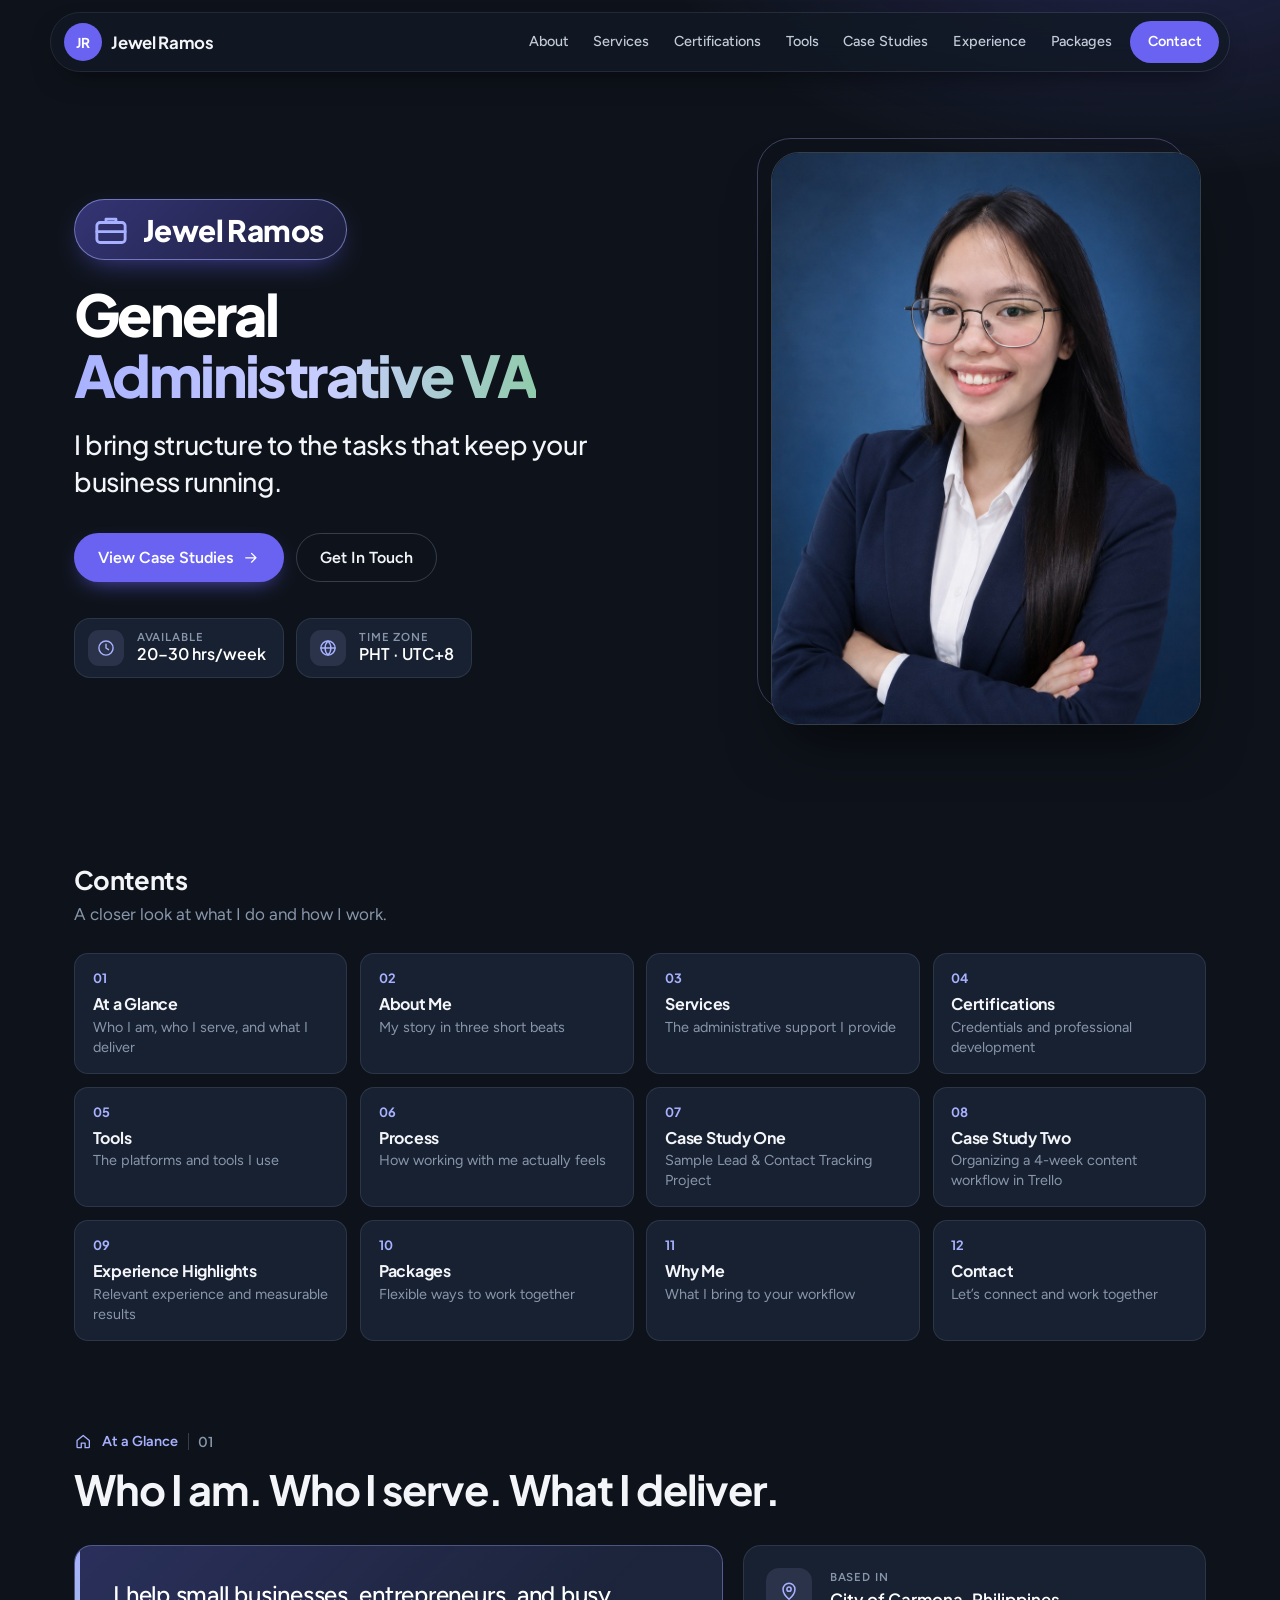
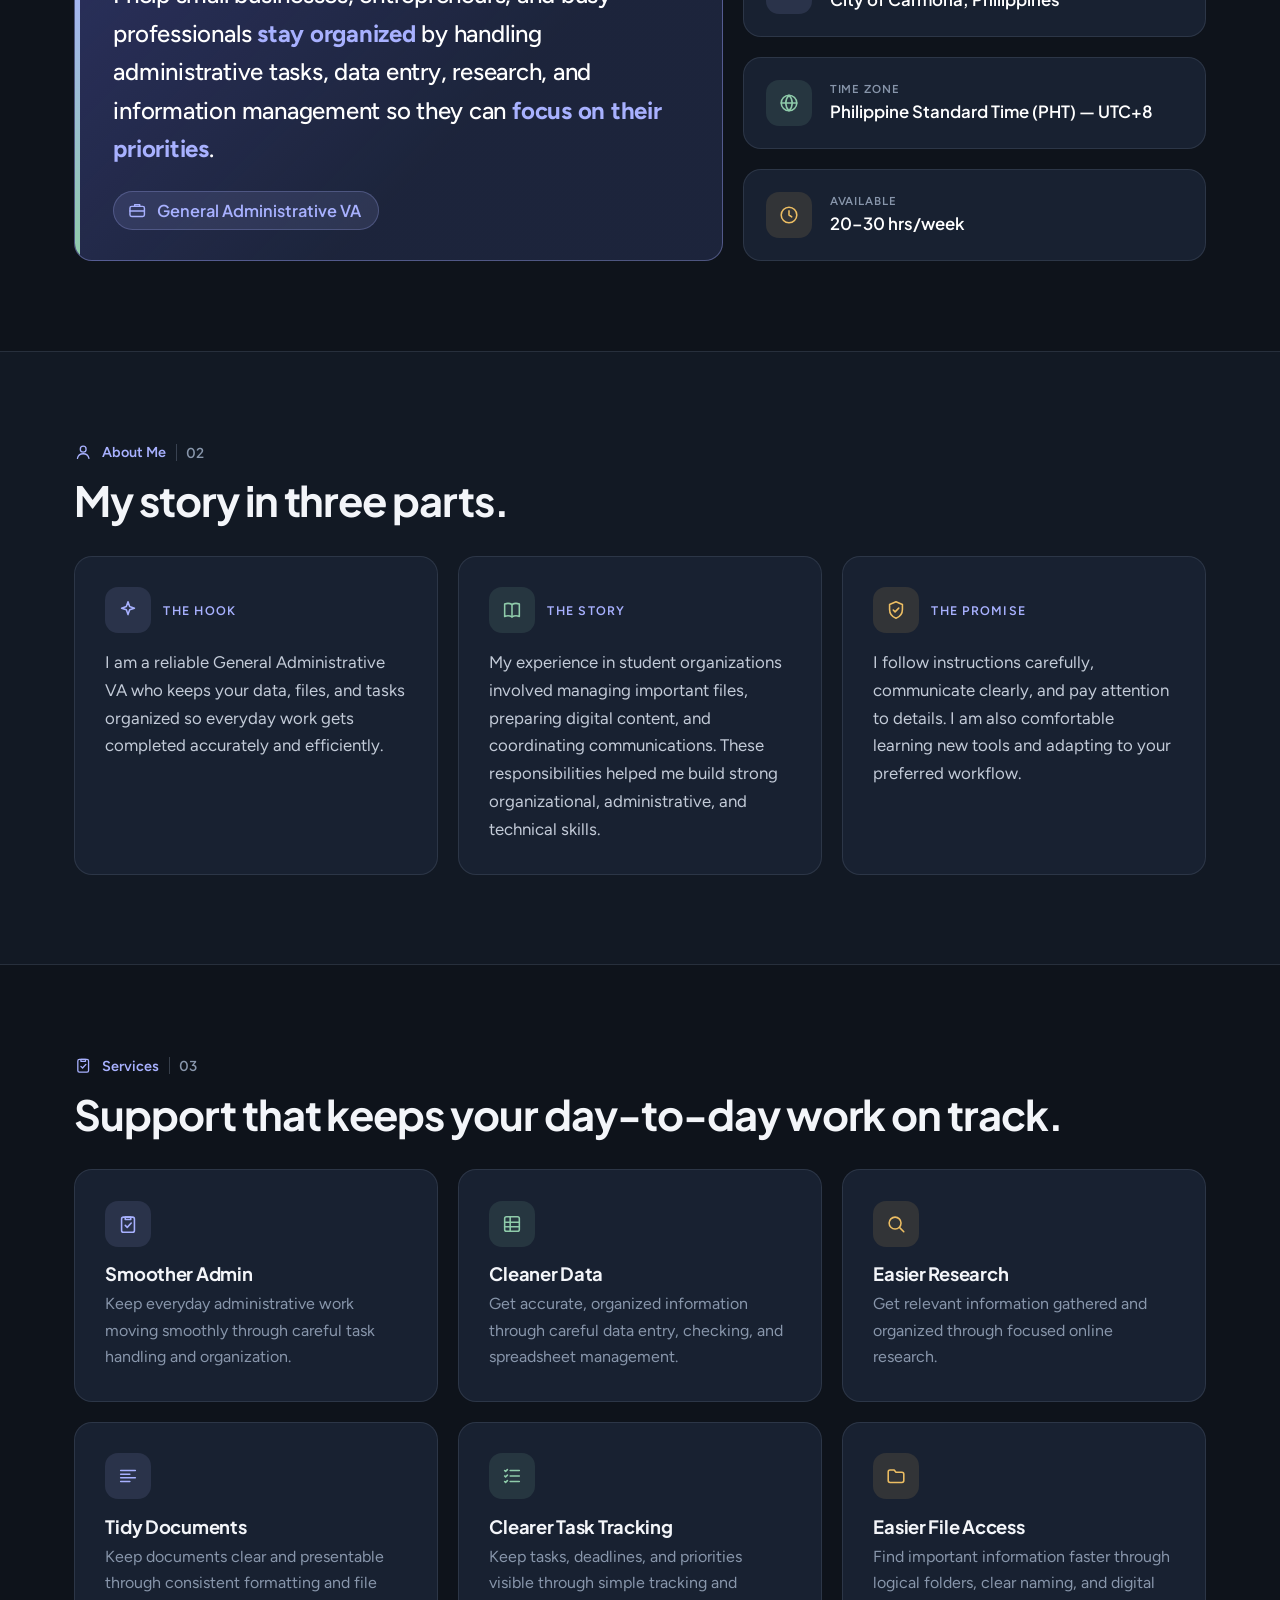
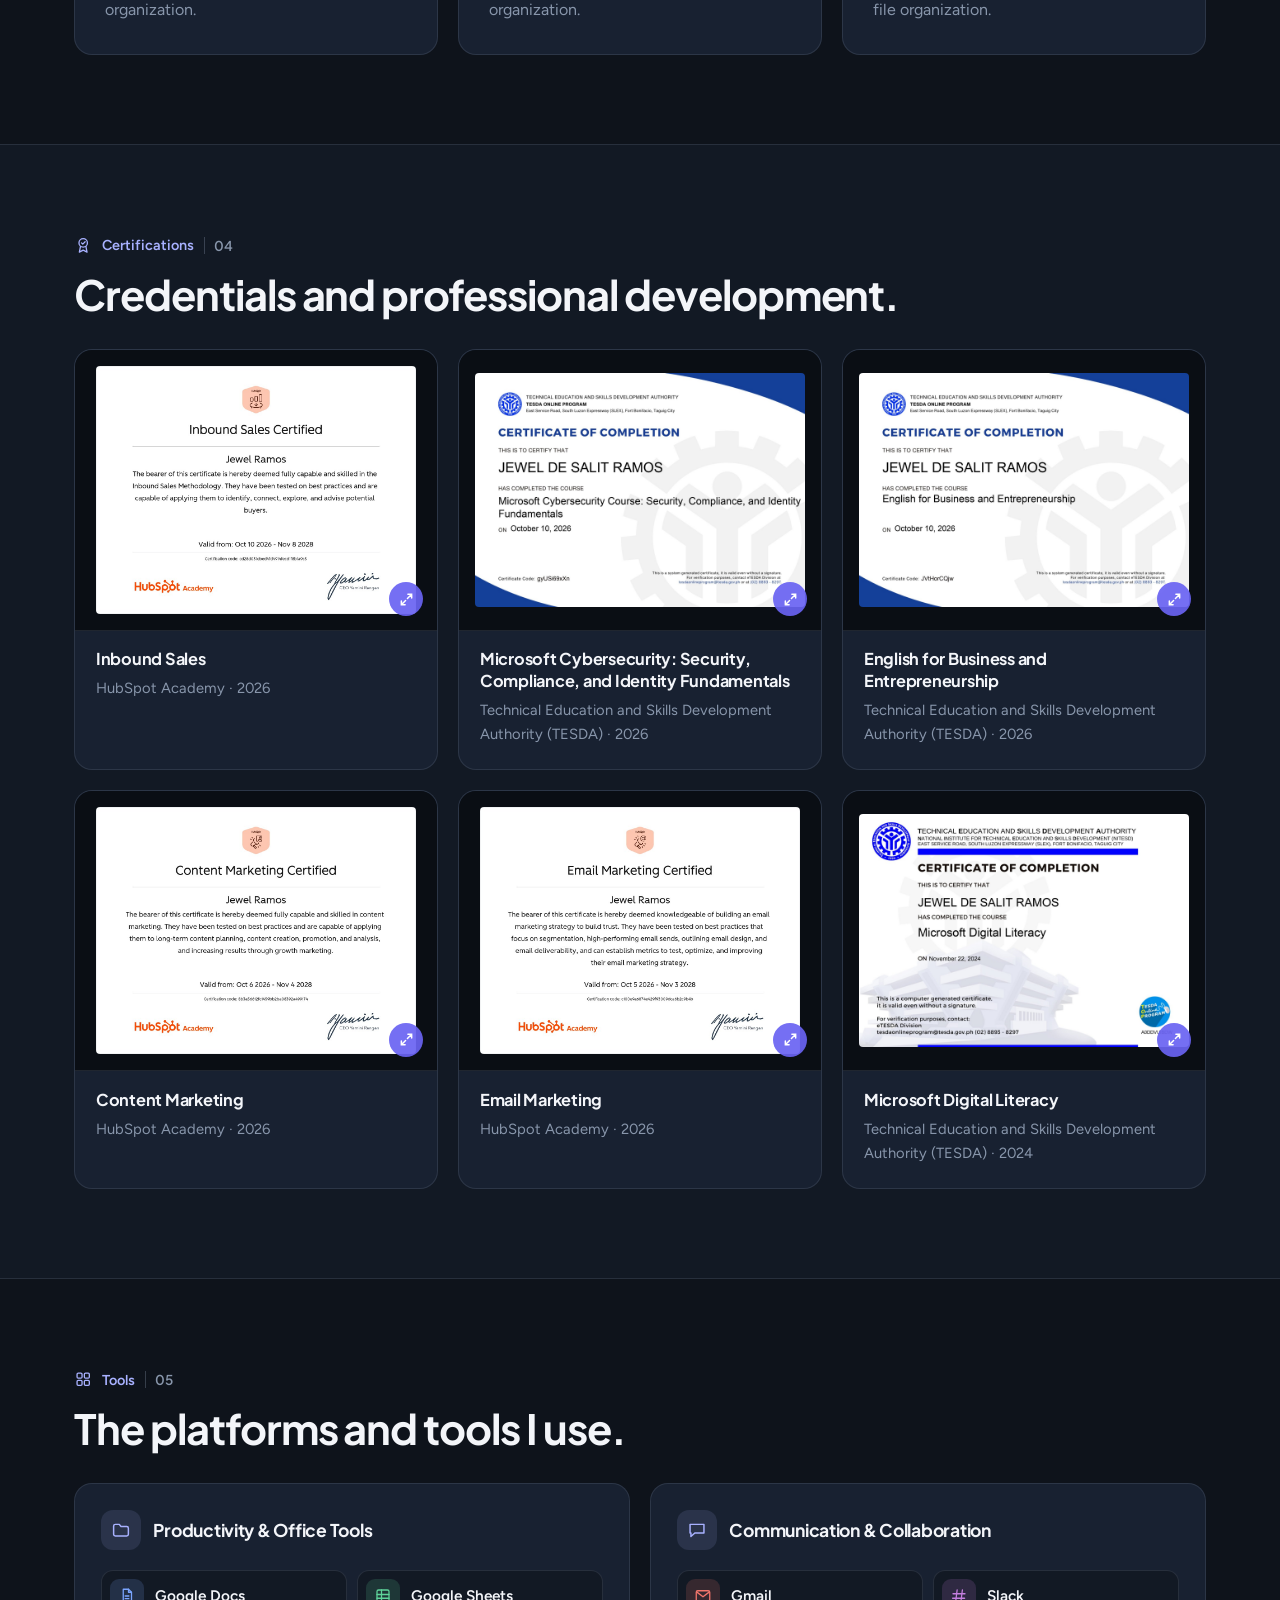
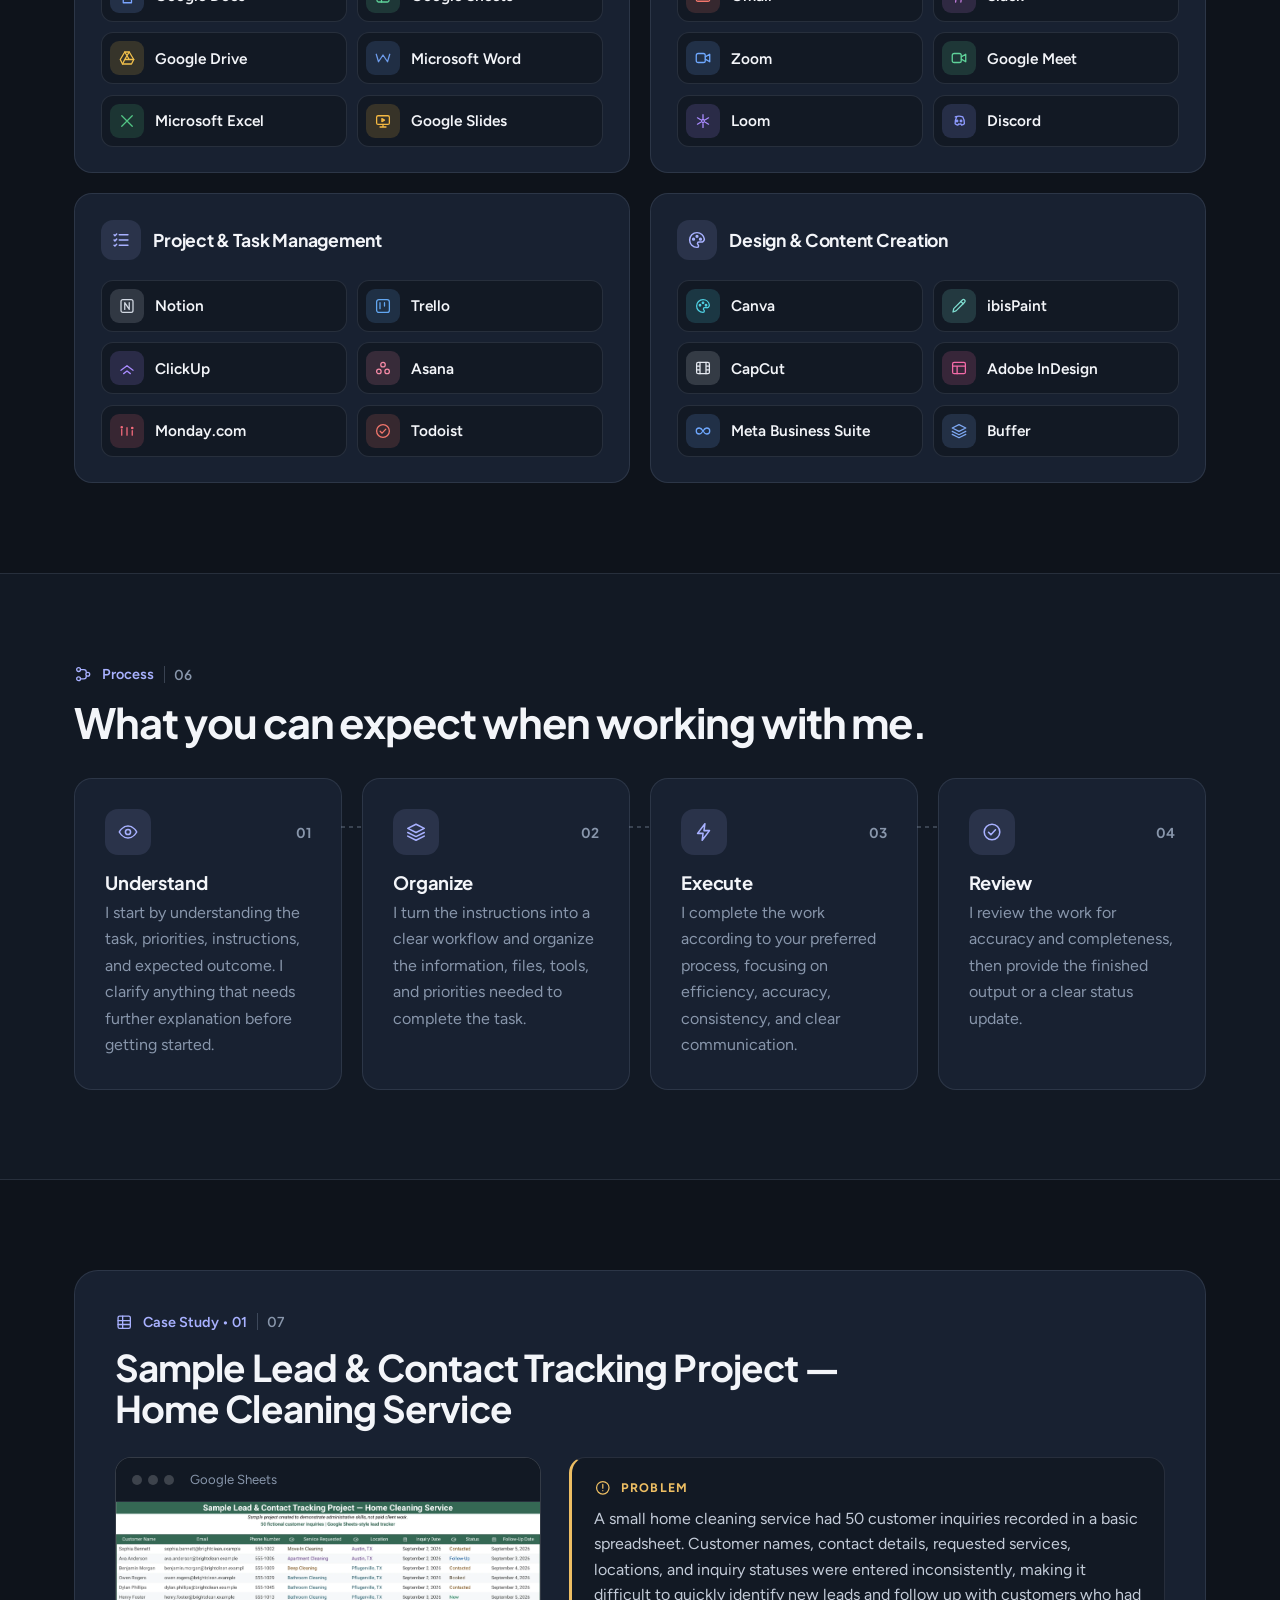
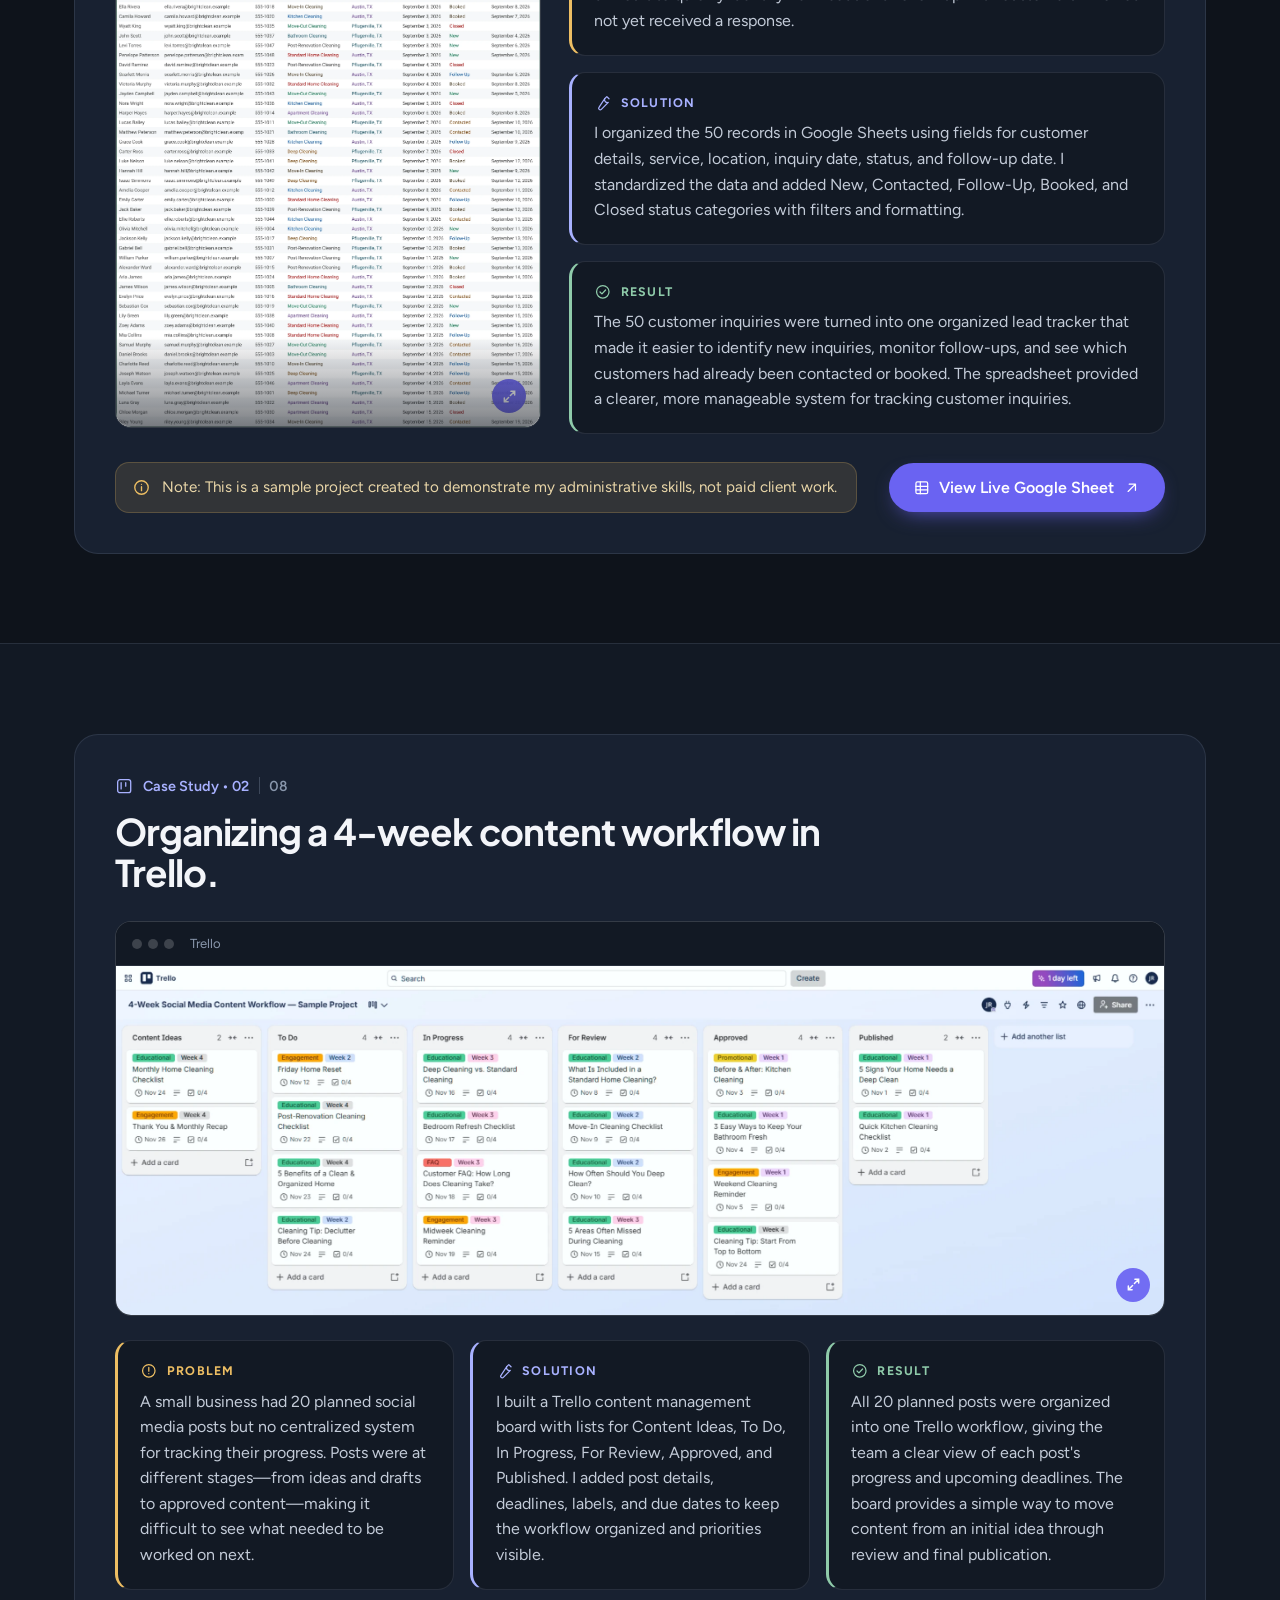
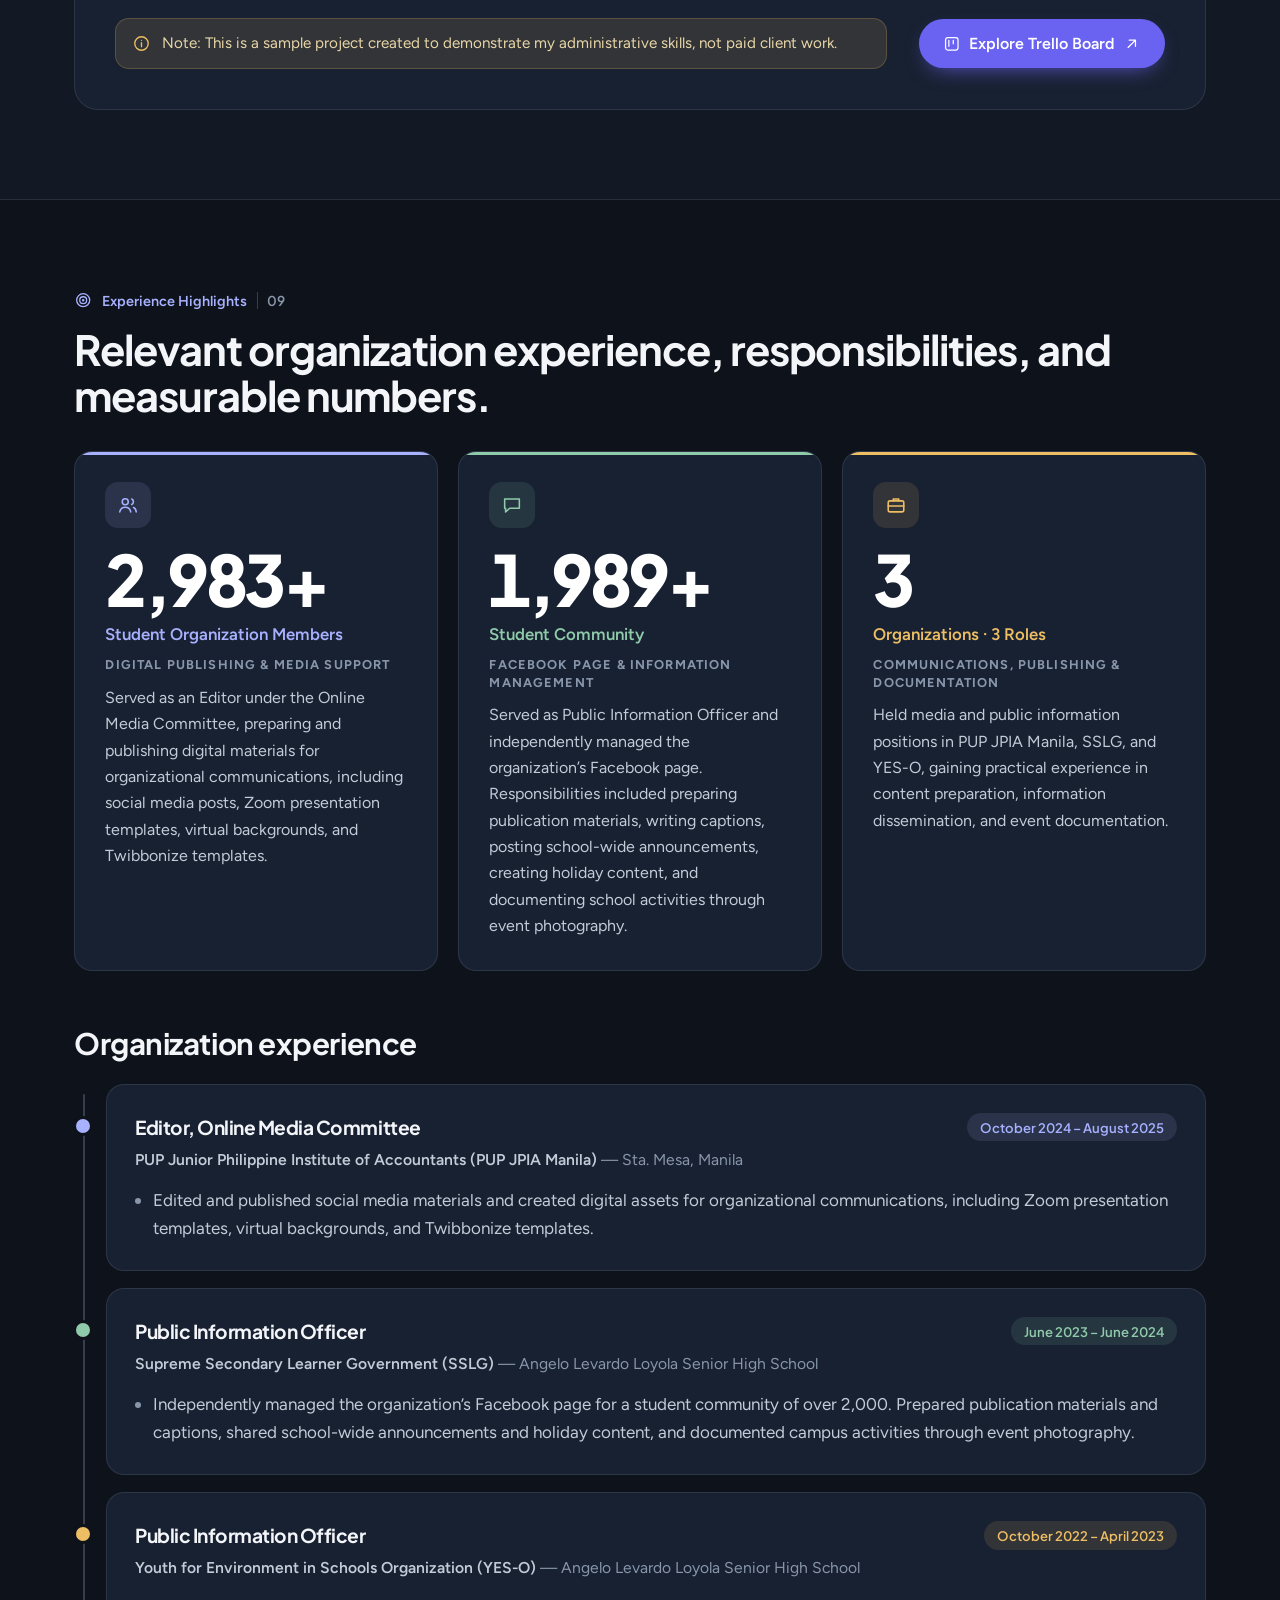
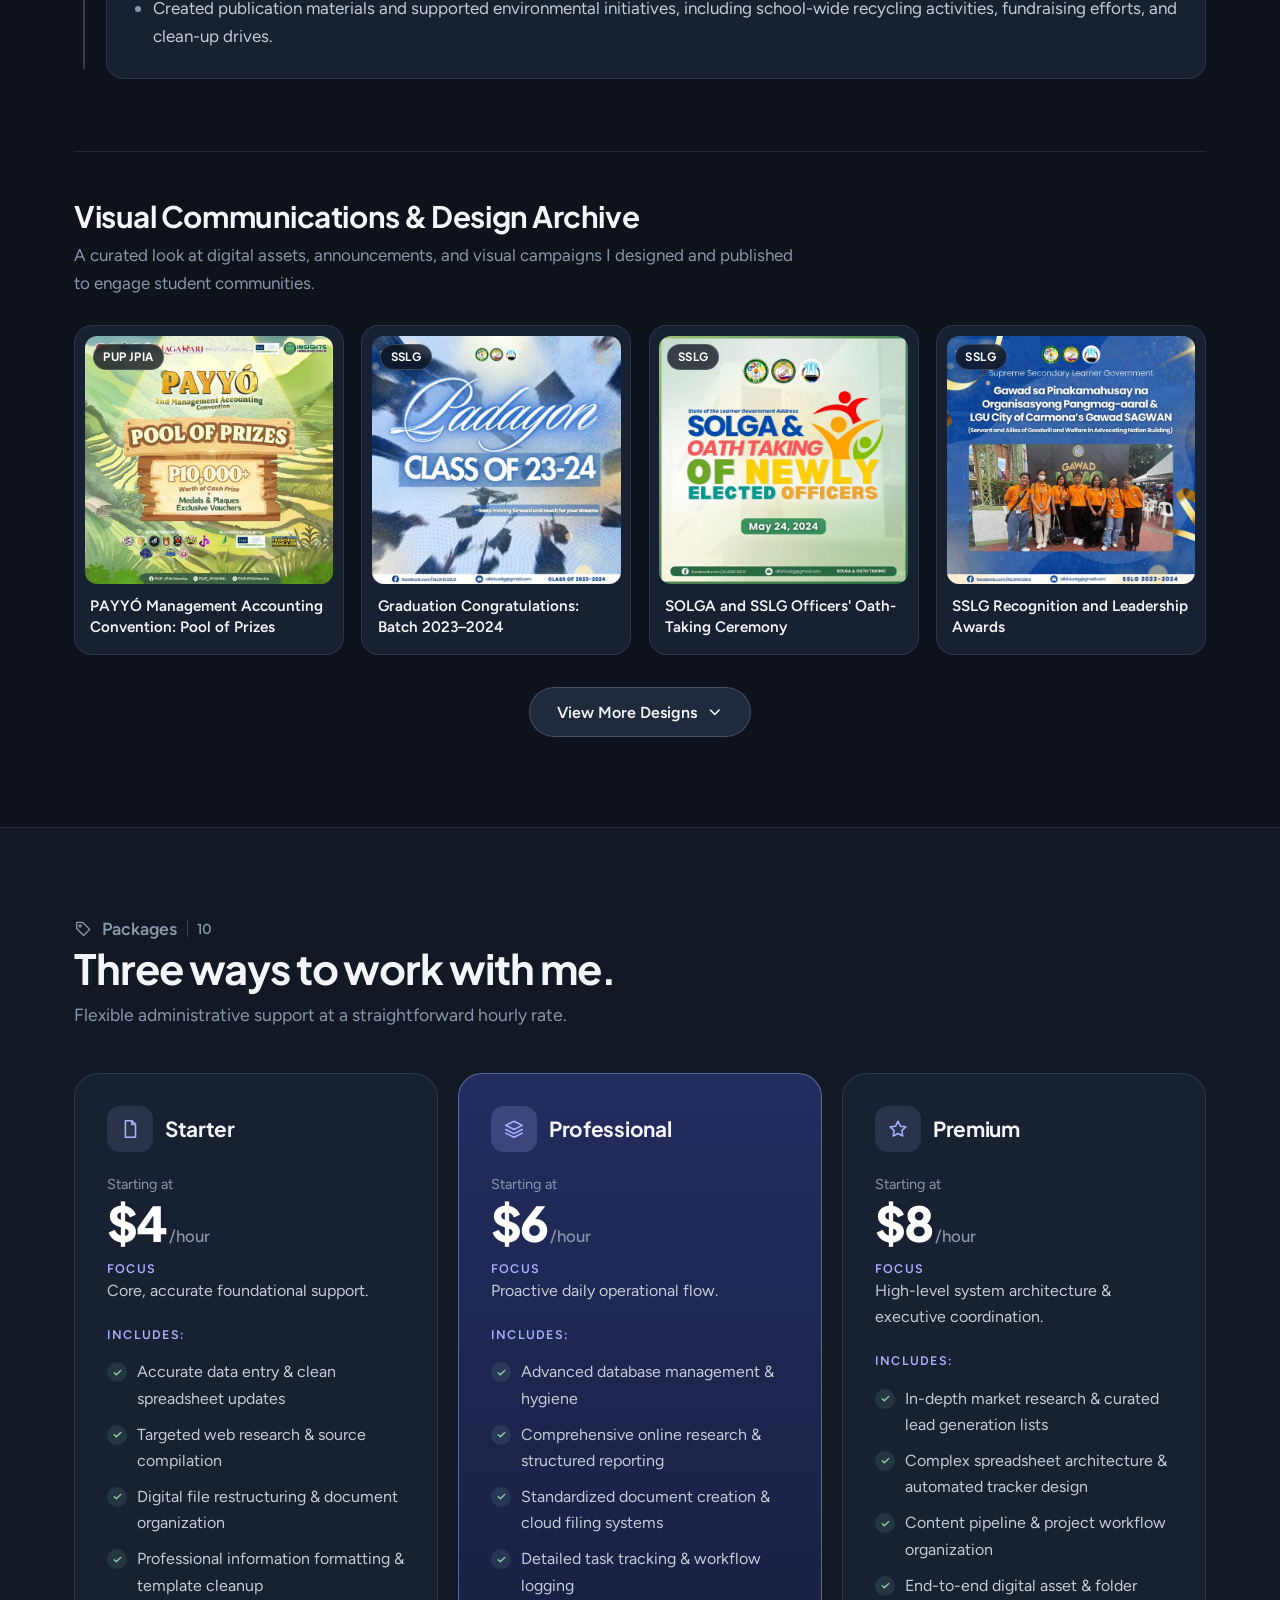
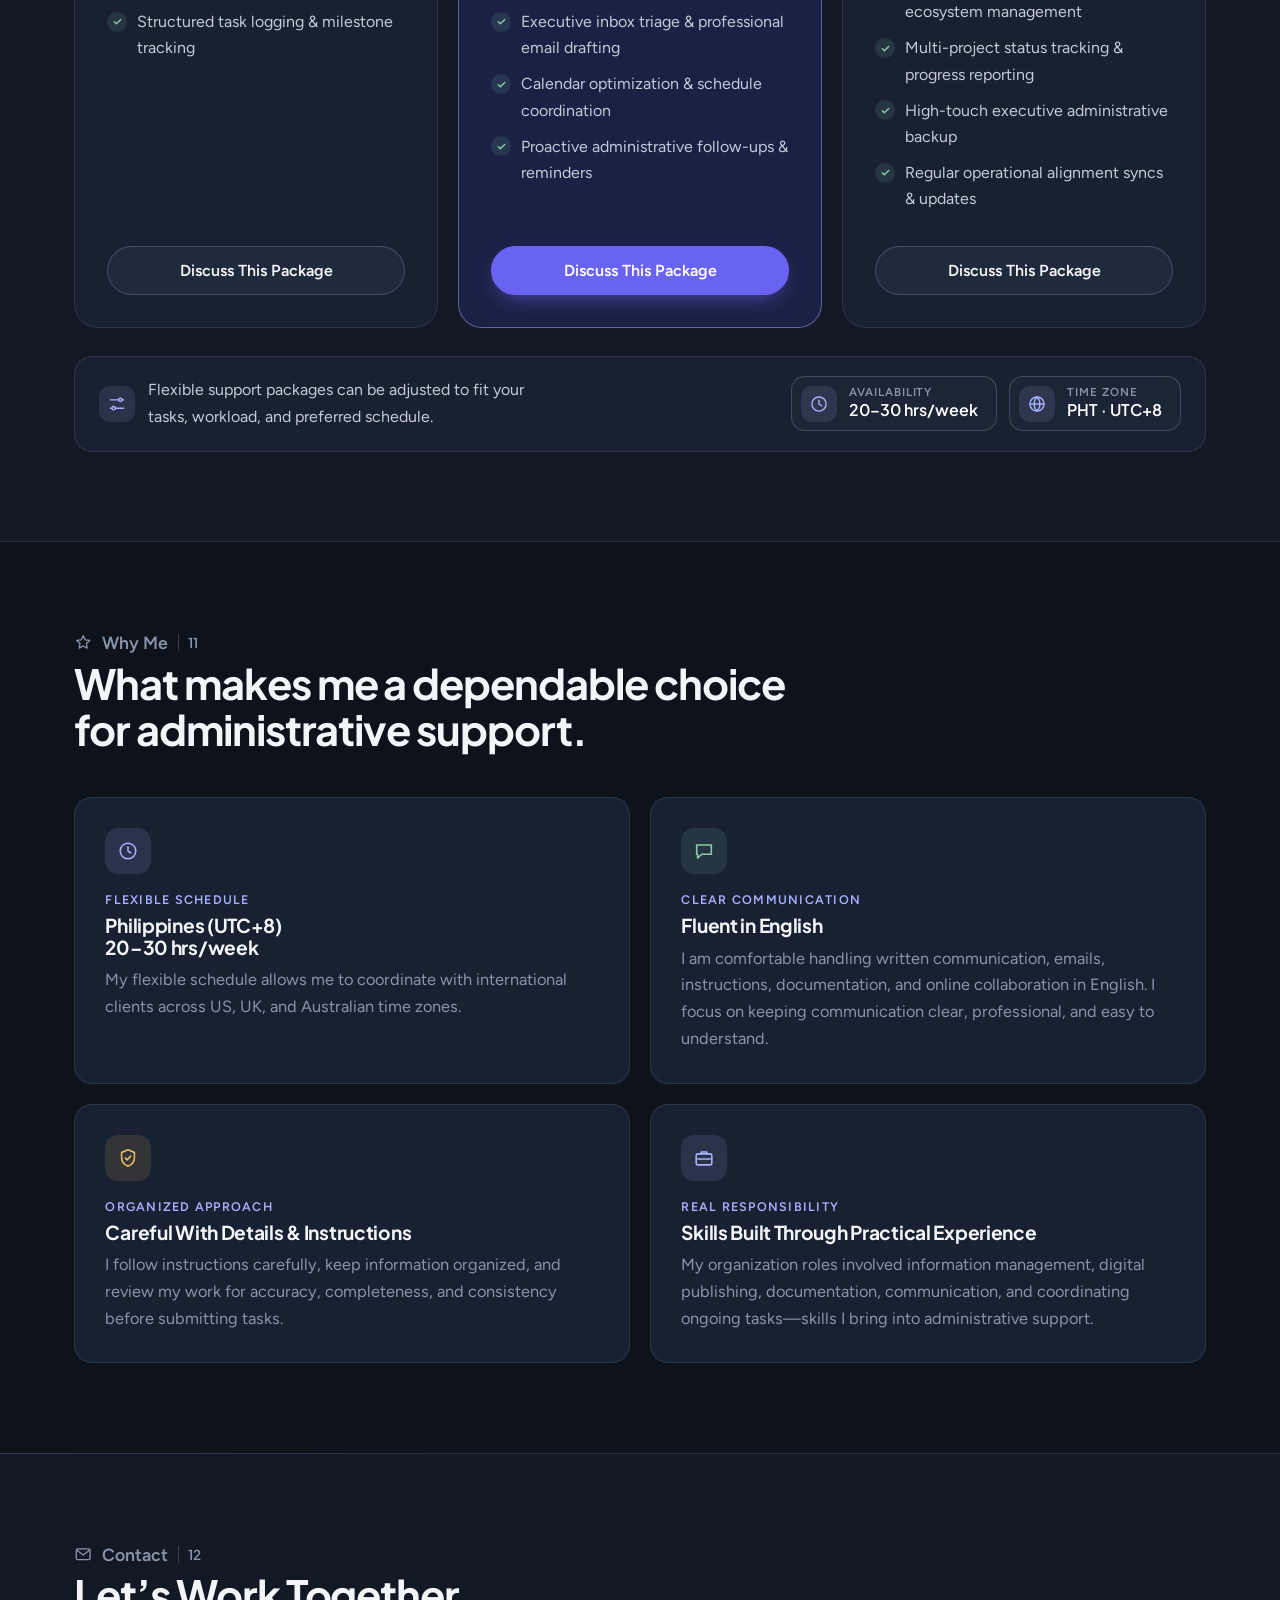
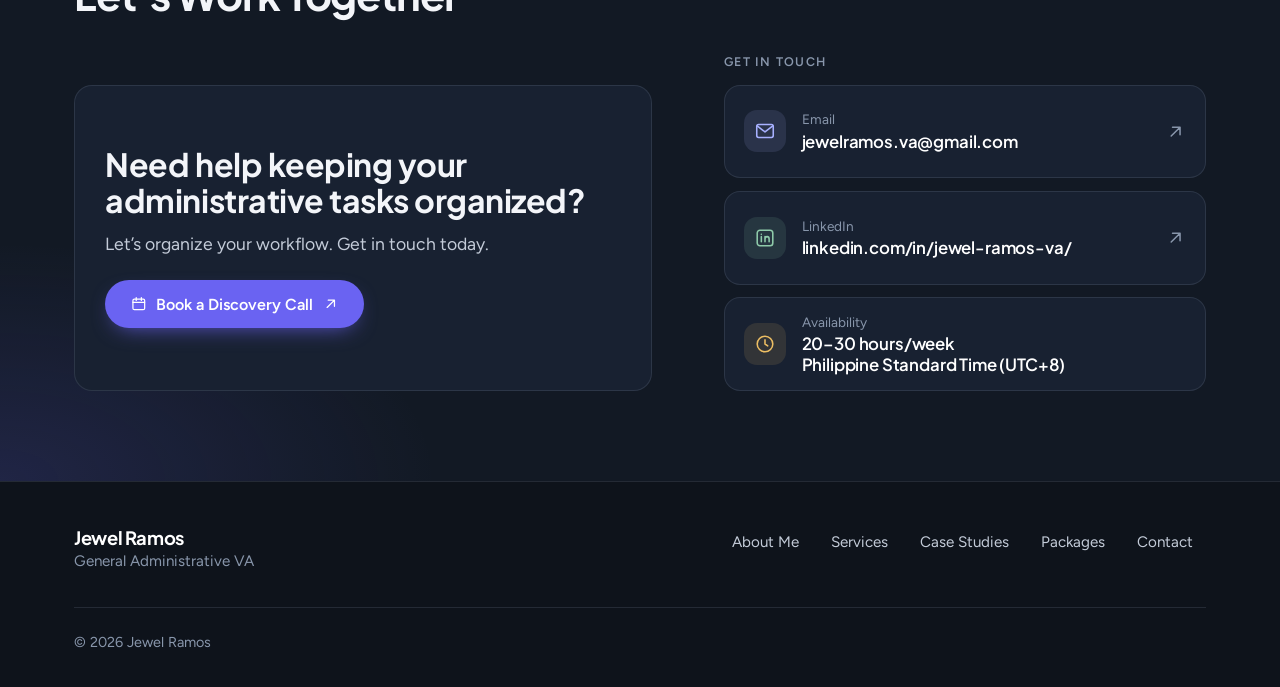
==== index.html @ e2c3b485 "Add files via upload" ====
<!doctype html><html lang="en"><head><meta charset="utf-8"><meta name="viewport" content="width=device-width,initial-scale=1"><title>Jewel Ramos | General Administrative VA</title><meta name="description" content="Jewel Ramos, General Administrative VA. I bring structure to the tasks that keep your business running. Available 20–30 hrs/week, PHT · UTC+8."><link rel="canonical" href="https://jewelramos.github.io/va-portfolio/"><meta property="og:type" content="website"><meta property="og:title" content="Jewel Ramos | General Administrative VA"><meta property="og:description" content="Jewel Ramos, General Administrative VA. I bring structure to the tasks that keep your business running. Available 20–30 hrs/week, PHT · UTC+8."><meta property="og:url" content="https://jewelramos.github.io/va-portfolio/"><meta name="twitter:card" content="summary"><meta name="theme-color" content="#0E131B"><link rel="icon" href="assets/images/favicon.svg" type="image/svg+xml"><link rel="preconnect" href="https://fonts.googleapis.com"><link rel="preconnect" href="https://fonts.gstatic.com" crossorigin><link href="https://fonts.googleapis.com/css2?family=Figtree:wght@400;500;600;700&family=Plus+Jakarta+Sans:wght@500;600;700;800&display=swap" rel="stylesheet"><link rel="stylesheet" href="assets/css/style.css"></head><body><svg width="0" height="0" style="position:absolute" aria-hidden="true" focusable="false"><defs>
<symbol id="i-docs" viewBox="0 0 24 24"><path d="M7 3h7l4 4v14H7z"/><path d="M14 3v4h4M9.5 12h5M9.5 15.5h5"/></symbol>
<symbol id="i-sheets" viewBox="0 0 24 24"><rect x="4" y="4" width="16" height="16" rx="2"/><path d="M4 10h16M4 15h16M10 4v16"/></symbol>
<symbol id="i-drive" viewBox="0 0 24 24"><path d="M9 4h6l6 10-3 6H6l-3-6z"/><path d="M9 4l6 10M15 4L9 14M6 20l3-6h12"/></symbol>
<symbol id="i-word" viewBox="0 0 24 24"><path d="M3 7l3 10 6-9 6 9 3-10"/></symbol>
<symbol id="i-excel" viewBox="0 0 24 24"><path d="M5 5l14 14M19 5L5 19"/></symbol>
<symbol id="i-mail" viewBox="0 0 24 24"><rect x="3" y="5" width="18" height="14" rx="2"/><path d="M3.5 6.5l8.5 6.5 8.5-6.5"/></symbol>
<symbol id="i-slack" viewBox="0 0 24 24"><path d="M9.5 4L7.5 20M16.5 4l-2 16M4 9h16M3.5 15h16"/></symbol>
<symbol id="i-video" viewBox="0 0 24 24"><rect x="3" y="6" width="12" height="12" rx="2.5"/><path d="M15 10.5l6-3.5v10l-6-3.5"/></symbol>
<symbol id="i-board" viewBox="0 0 24 24"><rect x="3.5" y="3.5" width="17" height="17" rx="3"/><path d="M8 7.5v8M14 7.5v4.5"/></symbol>
<symbol id="i-notion" viewBox="0 0 24 24"><rect x="4" y="3.5" width="16" height="17" rx="2.5"/><path d="M9 16.5v-9l6 9v-9"/></symbol>
<symbol id="i-chev" viewBox="0 0 24 24"><path d="M4 15l8-6 8 6M7.5 19.5L12 16l4.5 3.5"/></symbol>
<symbol id="i-palette" viewBox="0 0 24 24"><path d="M12 3.5a8.5 8.5 0 100 17c1.2 0 1.8-.8 1.8-1.7 0-1.6-1.3-1.6-1.3-2.9 0-1 .8-1.6 1.8-1.6h2.2A3.5 3.5 0 0020.5 11 8.5 8.5 0 0012 3.5z"/><circle cx="8" cy="11" r="1"/><circle cx="12" cy="7.8" r="1"/><circle cx="16" cy="11" r="1"/></symbol>
<symbol id="i-clipboard" viewBox="0 0 24 24"><rect x="5" y="4.5" width="14" height="16.5" rx="2"/><path d="M9 4.5h6v2.5H9zM9 13.5l2.2 2.2L15.5 11"/></symbol>
<symbol id="i-search" viewBox="0 0 24 24"><circle cx="11" cy="11" r="6.5"/><path d="M16 16l4.5 4.5"/></symbol>
<symbol id="i-align" viewBox="0 0 24 24"><path d="M4 6h16M4 10h10M4 14h16M4 18h10"/></symbol>
<symbol id="i-tasks" viewBox="0 0 24 24"><path d="M10 6h10M10 12h10M10 18h10M4 6l1 1 2-2M4 12l1 1 2-2M4 18l1 1 2-2"/></symbol>
<symbol id="i-folder" viewBox="0 0 24 24"><path d="M3.5 7.5a2 2 0 012-2H10l2 2.5h6.5a2 2 0 012 2V17a2 2 0 01-2 2h-13a2 2 0 01-2-2z"/></symbol>
<symbol id="i-globe" viewBox="0 0 24 24"><circle cx="12" cy="12" r="8.5"/><path d="M3.5 12h17M12 3.5c2.5 2.5 3.5 5.5 3.5 8.5s-1 6-3.5 8.5c-2.5-2.5-3.5-5.5-3.5-8.5s1-6 3.5-8.5z"/></symbol>
<symbol id="i-pin" viewBox="0 0 24 24"><path d="M12 21s6.5-5.6 6.5-11a6.5 6.5 0 10-13 0C5.5 15.4 12 21 12 21z"/><circle cx="12" cy="10" r="2.3"/></symbol>
<symbol id="i-clock" viewBox="0 0 24 24"><circle cx="12" cy="12" r="8.5"/><path d="M12 7.5V12l3 2"/></symbol>
<symbol id="i-arrow" viewBox="0 0 24 24"><path d="M5 12h14M13 6l6 6-6 6"/></symbol>
<symbol id="i-ext" viewBox="0 0 24 24"><path d="M7 17L17 7M8.5 7H17v8.5"/></symbol>
<symbol id="i-shield" viewBox="0 0 24 24"><path d="M12 3l7 3v5.5c0 4.5-3 8-7 9.5-4-1.5-7-5-7-9.5V6z"/><path d="M9 12l2 2 4-4"/></symbol>
<symbol id="i-chat" viewBox="0 0 24 24"><path d="M4 5.5h16v10H9.5L5 19.5v-4H4z"/></symbol>
<symbol id="i-brief" viewBox="0 0 24 24"><rect x="3.5" y="7.5" width="17" height="12" rx="2"/><path d="M9 7.5v-2h6v2M3.5 13h17"/></symbol>
<symbol id="i-info" viewBox="0 0 24 24"><circle cx="12" cy="12" r="8.5"/><path d="M12 11v5M12 8v.01"/></symbol>
<symbol id="i-spark" viewBox="0 0 24 24"><path d="M12 3l1.8 5.2L19 10l-5.2 1.8L12 17l-1.8-5.2L5 10l5.2-1.8z"/></symbol>
<symbol id="i-sliders" viewBox="0 0 24 24"><path d="M4 7h10M18 7h2M4 17h2M10 17h10"/><circle cx="16" cy="7" r="2"/><circle cx="8" cy="17" r="2"/></symbol>
<symbol id="i-linkedin" viewBox="0 0 24 24"><rect x="3.5" y="3.5" width="17" height="17" rx="3"/><path d="M8 10.5V16M8 7.9v.01M12 16v-5.5M12 13c0-1.6 1-2.5 2.3-2.5s2.2.9 2.2 2.5v3"/></symbol>
<symbol id="i-alert" viewBox="0 0 24 24"><path d="M12 4l9 16H3z"/><path d="M12 10v4M12 17v.01"/></symbol>
<symbol id="i-check" viewBox="0 0 24 24"><path d="M5 12.5l4.5 4.5L19 7.5"/></symbol>
<symbol id="i-home" viewBox="0 0 24 24"><path d="M4 11l8-6.5 8 6.5v8.5a1 1 0 01-1 1h-4.5v-6h-5v6H5a1 1 0 01-1-1z"/></symbol>
<symbol id="i-user" viewBox="0 0 24 24"><circle cx="12" cy="8" r="3.8"/><path d="M4.5 20c.8-3.8 3.8-6 7.5-6s6.7 2.2 7.5 6"/></symbol>
<symbol id="i-book" viewBox="0 0 24 24"><path d="M4 5.5C6.5 4.5 9.5 4.5 12 6c2.5-1.5 5.5-1.5 8-.5V19c-2.5-1-5.5-1-8 .5-2.5-1.5-5.5-1.5-8-.5z"/><path d="M12 6v13.5"/></symbol>
<symbol id="i-award" viewBox="0 0 24 24"><circle cx="12" cy="9" r="5.5"/><path d="M8.5 13.5L7 21l5-2.5 5 2.5-1.5-7.5M9.8 9l1.6 1.6L14.5 7.5"/></symbol>
<symbol id="i-apps" viewBox="0 0 24 24"><rect x="4" y="4" width="6.5" height="6.5" rx="1.5"/><rect x="13.5" y="4" width="6.5" height="6.5" rx="1.5"/><rect x="4" y="13.5" width="6.5" height="6.5" rx="1.5"/><rect x="13.5" y="13.5" width="6.5" height="6.5" rx="1.5"/></symbol>
<symbol id="i-flow" viewBox="0 0 24 24"><circle cx="6" cy="6" r="2.5"/><circle cx="18" cy="12" r="2.5"/><circle cx="6" cy="18" r="2.5"/><path d="M8.5 6H13a3 3 0 013 3v.5M8.5 18H13a3 3 0 003-3v-.5"/></symbol>
<symbol id="i-layout" viewBox="0 0 24 24"><rect x="3.5" y="4.5" width="17" height="15" rx="2"/><path d="M3.5 9.5h17M9.5 9.5v10"/></symbol>
<symbol id="i-users" viewBox="0 0 24 24"><circle cx="9" cy="8.5" r="3.3"/><path d="M3 19.5c.7-3.3 3-5 6-5s5.3 1.7 6 5"/><path d="M16 5.5a3.3 3.3 0 010 6M18 14.8c1.7.7 2.7 2.2 3 4.7"/></symbol>
<symbol id="i-tag" viewBox="0 0 24 24"><path d="M3.5 12.5V4.5h8l9 9-8 8z"/><circle cx="8" cy="9" r="1.2"/></symbol>
<symbol id="i-star" viewBox="0 0 24 24"><path d="M12 3.5l2.6 5.4 5.9.8-4.3 4.1 1 5.9L12 16.9l-5.2 2.8 1-5.9L3.5 9.7l5.9-.8z"/></symbol>
<symbol id="i-calendar" viewBox="0 0 24 24"><rect x="4" y="5.5" width="16" height="14.5" rx="2"/><path d="M4 10h16M8.5 3.5v4M15.5 3.5v4"/></symbol>
<symbol id="i-eye" viewBox="0 0 24 24"><path d="M2.5 12S6 5.5 12 5.5 21.5 12 21.5 12 18 18.5 12 18.5 2.5 12 2.5 12z"/><circle cx="12" cy="12" r="2.8"/></symbol>
<symbol id="i-layers" viewBox="0 0 24 24"><path d="M12 3.5l9 4.5-9 4.5L3 8z"/><path d="M3 12.5l9 4.5 9-4.5M3 16.5l9 4.5 9-4.5"/></symbol>
<symbol id="i-bolt" viewBox="0 0 24 24"><path d="M13 3L5 13.5h6L10 21l8-10.5h-6z"/></symbol>
<symbol id="i-checkc" viewBox="0 0 24 24"><circle cx="12" cy="12" r="8.5"/><path d="M8.2 12.3l2.6 2.6 5-5.4"/></symbol>
<symbol id="i-list" viewBox="0 0 24 24"><path d="M9 6.5h11M9 12h11M9 17.5h11M4.5 6.5h.01M4.5 12h.01M4.5 17.5h.01"/></symbol>
<symbol id="i-send" viewBox="0 0 24 24"><path d="M20.5 3.5L10 14M20.5 3.5L14 20.5l-4-6.5-6.5-4z"/></symbol>
<symbol id="i-asana" viewBox="0 0 24 24"><circle cx="12" cy="7.5" r="3"/><circle cx="6.5" cy="16.5" r="3"/><circle cx="17.5" cy="16.5" r="3"/></symbol>
<symbol id="i-pen" viewBox="0 0 24 24"><path d="M4 20l1-4.5L16.5 4a2 2 0 013 3L8 18.5z"/><path d="M14.5 6l3 3"/></symbol>
<symbol id="i-film" viewBox="0 0 24 24"><rect x="3.5" y="4.5" width="17" height="15" rx="2"/><path d="M8 4.5v15M16 4.5v15M3.5 9.5H8M3.5 14.5H8M16 9.5h4.5M16 14.5h4.5"/></symbol>
<symbol id="i-meta" viewBox="0 0 24 24"><path d="M12 12c-1.5-2.5-3-4-5-4a4 4 0 000 8c2 0 3.5-1.5 5-4zm0 0c1.5 2.5 3 4 5 4a4 4 0 000-8c-2 0-3.5 1.5-5 4z"/></symbol>
<symbol id="i-file" viewBox="0 0 24 24"><path d="M7 3h7l4 4v14H7z"/><path d="M14 3v4h4"/></symbol>
<symbol id="i-target" viewBox="0 0 24 24"><circle cx="12" cy="12" r="8.5"/><circle cx="12" cy="12" r="4.5"/><circle cx="12" cy="12" r=".8"/></symbol>
<symbol id="i-problem" viewBox="0 0 24 24"><circle cx="12" cy="12" r="8.5"/><path d="M12 7.5v5M12 16v.01"/></symbol>
<symbol id="i-tools" viewBox="0 0 24 24"><path d="M14.5 6.5a4 4 0 005 5L10 21a2.1 2.1 0 01-3-3z"/><path d="M14.5 6.5l3-3 3 3"/></symbol>
<symbol id="i-x" viewBox="0 0 24 24"><path d="M6 6l12 12M18 6L6 18"/></symbol><symbol id="i-prev" viewBox="0 0 24 24"><path d="M15 5l-7 7 7 7"/></symbol><symbol id="i-next" viewBox="0 0 24 24"><path d="M9 5l7 7-7 7"/></symbol><symbol id="i-slides" viewBox="0 0 24 24"><rect x="3.5" y="5" width="17" height="11.5" rx="2"/><path d="M12 16.5V20M8 20h8M10.5 8.8v4l3.5-2z"/></symbol><symbol id="i-loom" viewBox="0 0 24 24"><circle cx="12" cy="12" r="2"/><path d="M12 3.5v5M12 15.5v5M4.6 7.75l4.3 2.5M15.1 13.75l4.3 2.5M4.6 16.25l4.3-2.5M15.1 10.25l4.3-2.5"/></symbol><symbol id="i-discord" viewBox="0 0 24 24"><path d="M7 6.5c3.200-1.400 6.800-1.400 10 0 1.700 2.800 2.400 5.700 2.200 9.200-1.200.9-2.400 1.500-3.700 1.900l-1-1.800c-1 .3-2 .3-3 0l-1 1.800c-1.300-.4-2.500-1-3.700-1.900-.2-3.500.5-6.400 2.200-9.200z"/><circle cx="9.300" cy="12" r="1.100"/><circle cx="14.700" cy="12" r="1.100"/></symbol><symbol id="i-monday" viewBox="0 0 24 24"><path d="M5 17.500V10M12 17.500V7.500M19 17.500v-6"/><circle cx="5" cy="7" r="0.9"/><circle cx="19" cy="8" r="0.9"/></symbol><symbol id="i-down" viewBox="0 0 24 24"><path d="M6 9.500l6 6 6-6"/></symbol></defs></svg><a class="skip" href="#main">Skip to content</a><header class="nav"><div class="bar"><a class="brand" href="index.html"><i aria-hidden="true">JR</i>Jewel Ramos</a><nav aria-label="Primary"><div class="menu" id="menu"><a href="#home" class="x">Home</a><a href="#at-a-glance" class="x">At a Glance</a><a href="#about">About<span class="m"> Me</span></a><a href="#services">Services</a><a href="#certifications">Certifications</a><a href="#tools">Tools</a><a href="#process" class="x">Process</a><a href="#case-one"><span class="m">Case Study One</span><span class="d">Case Studies</span></a><a href="#case-two" class="x">Case Study Two</a><a href="#experience">Experience<span class="m"> Highlights</span></a><a href="#packages">Packages</a><a href="#why-me" class="x">Why Me</a><a href="#contact">Contact</a></div></nav><button class="burger" aria-expanded="false" aria-controls="menu" aria-label="Open menu" type="button"><span></span><span></span><span></span></button></div></header><main id="main"><section class="hero" id="home" aria-labelledby="hero-h"><div class="wrap"><div class="hgrid"><div>
<p class="role" data-in style="--d:0"><svg class="i" aria-hidden="true" focusable="false"><use href="#i-brief"/></svg>Jewel Ramos</p>
<h1 id="hero-h" data-in style="--d:1">General <span class="hl">Administrative VA</span></h1>
<p class="tag" data-in style="--d:2">I bring structure to the tasks that keep your business running.</p>
<div class="cta" data-in style="--d:3"><a class="btn btn--primary" href="#case-one">View Case Studies<svg class="i" aria-hidden="true" focusable="false"><use href="#i-arrow"/></svg></a><a class="btn btn--ghost" href="#contact">Get In Touch</a></div>
<dl class="hmeta" data-in style="--d:4"><div><svg class="i" aria-hidden="true" focusable="false"><use href="#i-clock"/></svg><div><dt>Available</dt><dd>20–30 hrs/week</dd></div></div><div><svg class="i" aria-hidden="true" focusable="false"><use href="#i-globe"/></svg><div><dt>Time Zone</dt><dd>PHT · UTC+8</dd></div></div></dl></div>
<figure class="photo" data-in style="--d:2"><img src="assets/images/profile/jewel-ramos.jpg" alt="Portrait of Jewel Ramos in a navy blazer" width="900" height="1200"></figure></div></div></section>
<section class="contents" id="contents" aria-labelledby="contents-h"><div class="wrap"><h2 id="contents-h">Contents</h2><p>A closer look at what I do and how I work.</p><ol class="toc"><li><a href="#at-a-glance"><span class="n">01</span><b>At a Glance</b><span>Who I am, who I serve, and what I deliver</span></a></li><li><a href="#about"><span class="n">02</span><b>About Me</b><span>My story in three short beats</span></a></li><li><a href="#services"><span class="n">03</span><b>Services</b><span>The administrative support I provide</span></a></li><li><a href="#certifications"><span class="n">04</span><b>Certifications</b><span>Credentials and professional development</span></a></li><li><a href="#tools"><span class="n">05</span><b>Tools</b><span>The platforms and tools I use</span></a></li><li><a href="#process"><span class="n">06</span><b>Process</b><span>How working with me actually feels</span></a></li><li><a href="#case-one"><span class="n">07</span><b>Case Study One</b><span>Sample Lead &amp; Contact Tracking Project</span></a></li><li><a href="#case-two"><span class="n">08</span><b>Case Study Two</b><span>Organizing a 4-week content workflow in Trello</span></a></li><li><a href="#experience"><span class="n">09</span><b>Experience Highlights</b><span>Relevant experience and measurable results</span></a></li><li><a href="#packages"><span class="n">10</span><b>Packages</b><span>Flexible ways to work together</span></a></li><li><a href="#why-me"><span class="n">11</span><b>Why Me</b><span>What I bring to your workflow</span></a></li><li><a href="#contact"><span class="n">12</span><b>Contact</b><span>Let’s connect and work together</span></a></li></ol></div></section>
<section id="at-a-glance" aria-labelledby="glance-h"><div class="wrap"><p class="lab"><svg class="i" aria-hidden="true" focusable="false"><use href="#i-home"/></svg>At a Glance<span class="num">01</span></p><h2 id="glance-h">Who I am. Who I serve. What I deliver.</h2>
<div class="glance" style="margin-top:2rem"><div class="card lead"><p>I help small businesses, entrepreneurs, and busy professionals <strong>stay organized</strong> by handling administrative tasks, data entry, research, and information management so they can <strong>focus on their priorities</strong>.</p><span class="role"><svg class="i" aria-hidden="true" focusable="false"><use href="#i-brief"/></svg>General Administrative VA</span></div>
<dl class="facts"><div class="card fact"><div class="ico"><svg class="i" aria-hidden="true" focusable="false"><use href="#i-pin"/></svg></div><div><dt>Based in</dt><dd>City of Carmona, Philippines</dd></div></div><div class="card fact"><div class="ico ico--sage"><svg class="i" aria-hidden="true" focusable="false"><use href="#i-globe"/></svg></div><div><dt>Time Zone</dt><dd>Philippine Standard Time (PHT) — UTC+8</dd></div></div><div class="card fact"><div class="ico ico--amber"><svg class="i" aria-hidden="true" focusable="false"><use href="#i-clock"/></svg></div><div><dt>Available</dt><dd>20–30 hrs/week</dd></div></div></dl></div></div></section>
<section class="alt" id="about" aria-labelledby="about-h"><div class="wrap"><p class="lab"><svg class="i" aria-hidden="true" focusable="false"><use href="#i-user"/></svg>About Me<span class="num">02</span></p><h2 id="about-h">My story in three parts.</h2><div class="g3" style="margin-top:2rem"><article class="card beat"><div class="k"><div class="ico "><svg class="i" aria-hidden="true" focusable="false"><use href="#i-spark"/></svg></div><span>The Hook</span></div><p>I am a reliable General Administrative VA who keeps your data, files, and tasks organized so everyday work gets completed accurately and efficiently.</p></article><article class="card beat"><div class="k"><div class="ico ico--sage"><svg class="i" aria-hidden="true" focusable="false"><use href="#i-book"/></svg></div><span>The Story</span></div><p>My experience in student organizations involved managing important files, preparing digital content, and coordinating communications. These responsibilities helped me build strong organizational, administrative, and technical skills.</p></article><article class="card beat"><div class="k"><div class="ico ico--amber"><svg class="i" aria-hidden="true" focusable="false"><use href="#i-shield"/></svg></div><span>The Promise</span></div><p>I follow instructions carefully, communicate clearly, and pay attention to details. I am also comfortable learning new tools and adapting to your preferred workflow.</p></article></div></div></section>
<section id="services" aria-labelledby="services-h"><div class="wrap"><p class="lab"><svg class="i" aria-hidden="true" focusable="false"><use href="#i-clipboard"/></svg>Services<span class="num">03</span></p><h2 id="services-h">Support that keeps your day-to-day work on track.</h2><ul class="g3" style="margin-top:2rem"><li class="card svc"><div class="ico "><svg class="i" aria-hidden="true" focusable="false"><use href="#i-clipboard"/></svg></div><h3>Smoother Admin</h3><p>Keep everyday administrative work moving smoothly through careful task handling and organization.</p></li><li class="card svc"><div class="ico ico--sage"><svg class="i" aria-hidden="true" focusable="false"><use href="#i-sheets"/></svg></div><h3>Cleaner Data</h3><p>Get accurate, organized information through careful data entry, checking, and spreadsheet management.</p></li><li class="card svc"><div class="ico ico--amber"><svg class="i" aria-hidden="true" focusable="false"><use href="#i-search"/></svg></div><h3>Easier Research</h3><p>Get relevant information gathered and organized through focused online research.</p></li><li class="card svc"><div class="ico "><svg class="i" aria-hidden="true" focusable="false"><use href="#i-align"/></svg></div><h3>Tidy Documents</h3><p>Keep documents clear and presentable through consistent formatting and file organization.</p></li><li class="card svc"><div class="ico ico--sage"><svg class="i" aria-hidden="true" focusable="false"><use href="#i-tasks"/></svg></div><h3>Clearer Task Tracking</h3><p>Keep tasks, deadlines, and priorities visible through simple tracking and organization.</p></li><li class="card svc"><div class="ico ico--amber"><svg class="i" aria-hidden="true" focusable="false"><use href="#i-folder"/></svg></div><h3>Easier File Access</h3><p>Find important information faster through logical folders, clear naming, and digital file organization.</p></li></ul></div></section>
<section class="alt" id="certifications" aria-labelledby="certifications-h"><div class="wrap"><p class="lab"><svg class="i" aria-hidden="true" focusable="false"><use href="#i-award"/></svg>Certifications<span class="num">04</span></p><h2 id="certifications-h">Credentials and professional development.</h2><ul class="g3 certs" style="margin-top:2rem"><li class="card cert"><button type="button" class="zoomable" data-zoom="assets/images/certificates/hubspot-inbound-sales.jpg" data-alt="HubSpot Academy Inbound Sales Certified certificate awarded to Jewel Ramos" data-cap="Inbound Sales — HubSpot Academy, 2026" aria-label="View full certificate: Inbound Sales"><span class="th"><img src="assets/images/certificates/hubspot-inbound-sales.jpg" alt="HubSpot Academy Inbound Sales Certified certificate awarded to Jewel Ramos" loading="lazy" width="1140" height="880"></span></button><div class="t"><h3>Inbound Sales</h3><p>HubSpot Academy · 2026</p></div></li><li class="card cert"><button type="button" class="zoomable" data-zoom="assets/images/certificates/tesda-cybersecurity-fundamentals.jpg" data-alt="TESDA Certificate of Completion for Microsoft Cybersecurity: Security, Compliance, and Identity Fundamentals" data-cap="Microsoft Cybersecurity: Security, Compliance, and Identity Fundamentals — Technical Education and Skills Development Authority (TESDA), 2026" aria-label="View full certificate: Microsoft Cybersecurity: Security, Compliance, and Identity Fundamentals"><span class="th"><img src="assets/images/certificates/tesda-cybersecurity-fundamentals.jpg" alt="TESDA Certificate of Completion for Microsoft Cybersecurity: Security, Compliance, and Identity Fundamentals" loading="lazy" width="1140" height="880"></span></button><div class="t"><h3>Microsoft Cybersecurity: Security, Compliance, and Identity Fundamentals</h3><p>Technical Education and Skills Development Authority (TESDA) · 2026</p></div></li><li class="card cert"><button type="button" class="zoomable" data-zoom="assets/images/certificates/tesda-english-business-entrepreneurship.jpg" data-alt="TESDA Certificate of Completion for English for Business and Entrepreneurship" data-cap="English for Business and Entrepreneurship — Technical Education and Skills Development Authority (TESDA), 2026" aria-label="View full certificate: English for Business and Entrepreneurship"><span class="th"><img src="assets/images/certificates/tesda-english-business-entrepreneurship.jpg" alt="TESDA Certificate of Completion for English for Business and Entrepreneurship" loading="lazy" width="1140" height="880"></span></button><div class="t"><h3>English for Business and Entrepreneurship</h3><p>Technical Education and Skills Development Authority (TESDA) · 2026</p></div></li><li class="card cert"><button type="button" class="zoomable" data-zoom="assets/images/certificates/hubspot-content-marketing.jpg" data-alt="HubSpot Academy Content Marketing Certified certificate awarded to Jewel Ramos" data-cap="Content Marketing — HubSpot Academy, 2026" aria-label="View full certificate: Content Marketing"><span class="th"><img src="assets/images/certificates/hubspot-content-marketing.jpg" alt="HubSpot Academy Content Marketing Certified certificate awarded to Jewel Ramos" loading="lazy" width="1140" height="880"></span></button><div class="t"><h3>Content Marketing</h3><p>HubSpot Academy · 2026</p></div></li><li class="card cert"><button type="button" class="zoomable" data-zoom="assets/images/certificates/hubspot-email-marketing.jpg" data-alt="HubSpot Academy Email Marketing Certified certificate awarded to Jewel Ramos" data-cap="Email Marketing — HubSpot Academy, 2026" aria-label="View full certificate: Email Marketing"><span class="th"><img src="assets/images/certificates/hubspot-email-marketing.jpg" alt="HubSpot Academy Email Marketing Certified certificate awarded to Jewel Ramos" loading="lazy" width="1140" height="880"></span></button><div class="t"><h3>Email Marketing</h3><p>HubSpot Academy · 2026</p></div></li><li class="card cert"><button type="button" class="zoomable" data-zoom="assets/images/certificates/tesda-microsoft-digital-literacy.jpg" data-alt="TESDA Certificate of Completion for Microsoft Digital Literacy" data-cap="Microsoft Digital Literacy — Technical Education and Skills Development Authority (TESDA), 2024" aria-label="View full certificate: Microsoft Digital Literacy"><span class="th"><img src="assets/images/certificates/tesda-microsoft-digital-literacy.jpg" alt="TESDA Certificate of Completion for Microsoft Digital Literacy" loading="lazy" width="1140" height="880"></span></button><div class="t"><h3>Microsoft Digital Literacy</h3><p>Technical Education and Skills Development Authority (TESDA) · 2024</p></div></li></ul></div></section>
<section id="tools" aria-labelledby="tools-h"><div class="wrap"><p class="lab"><svg class="i" aria-hidden="true" focusable="false"><use href="#i-apps"/></svg>Tools<span class="num">05</span></p><h2 id="tools-h">The platforms and tools I use.</h2><div class="tgrid" style="margin-top:2rem"><article class="card tcard"><h3><svg class="i" aria-hidden="true" focusable="false"><use href="#i-folder"/></svg>Productivity &amp; Office Tools</h3><ul class="chips"><li class="tool t-docs"><span class="ic"><svg class="i" aria-hidden="true" focusable="false"><use href="#i-docs"/></svg></span>Google Docs</li><li class="tool t-sheets"><span class="ic"><svg class="i" aria-hidden="true" focusable="false"><use href="#i-sheets"/></svg></span>Google Sheets</li><li class="tool t-drive"><span class="ic"><svg class="i" aria-hidden="true" focusable="false"><use href="#i-drive"/></svg></span>Google Drive</li><li class="tool t-word"><span class="ic"><svg class="i" aria-hidden="true" focusable="false"><use href="#i-word"/></svg></span>Microsoft Word</li><li class="tool t-excel"><span class="ic"><svg class="i" aria-hidden="true" focusable="false"><use href="#i-excel"/></svg></span>Microsoft Excel</li><li class="tool t-slides"><span class="ic"><svg class="i" aria-hidden="true" focusable="false"><use href="#i-slides"/></svg></span>Google Slides</li></ul></article><article class="card tcard"><h3><svg class="i" aria-hidden="true" focusable="false"><use href="#i-chat"/></svg>Communication &amp; Collaboration</h3><ul class="chips"><li class="tool t-gmail"><span class="ic"><svg class="i" aria-hidden="true" focusable="false"><use href="#i-mail"/></svg></span>Gmail</li><li class="tool t-slack"><span class="ic"><svg class="i" aria-hidden="true" focusable="false"><use href="#i-slack"/></svg></span>Slack</li><li class="tool t-zoom"><span class="ic"><svg class="i" aria-hidden="true" focusable="false"><use href="#i-video"/></svg></span>Zoom</li><li class="tool t-meet"><span class="ic"><svg class="i" aria-hidden="true" focusable="false"><use href="#i-video"/></svg></span>Google Meet</li><li class="tool t-loom"><span class="ic"><svg class="i" aria-hidden="true" focusable="false"><use href="#i-loom"/></svg></span>Loom</li><li class="tool t-discord"><span class="ic"><svg class="i" aria-hidden="true" focusable="false"><use href="#i-discord"/></svg></span>Discord</li></ul></article><article class="card tcard"><h3><svg class="i" aria-hidden="true" focusable="false"><use href="#i-tasks"/></svg>Project &amp; Task Management</h3><ul class="chips"><li class="tool t-notion"><span class="ic"><svg class="i" aria-hidden="true" focusable="false"><use href="#i-notion"/></svg></span>Notion</li><li class="tool t-trello"><span class="ic"><svg class="i" aria-hidden="true" focusable="false"><use href="#i-board"/></svg></span>Trello</li><li class="tool t-clickup"><span class="ic"><svg class="i" aria-hidden="true" focusable="false"><use href="#i-chev"/></svg></span>ClickUp</li><li class="tool t-asana"><span class="ic"><svg class="i" aria-hidden="true" focusable="false"><use href="#i-asana"/></svg></span>Asana</li><li class="tool t-monday"><span class="ic"><svg class="i" aria-hidden="true" focusable="false"><use href="#i-monday"/></svg></span>Monday.com</li><li class="tool t-todoist"><span class="ic"><svg class="i" aria-hidden="true" focusable="false"><use href="#i-checkc"/></svg></span>Todoist</li></ul></article><article class="card tcard"><h3><svg class="i" aria-hidden="true" focusable="false"><use href="#i-palette"/></svg>Design &amp; Content Creation</h3><ul class="chips"><li class="tool t-canva"><span class="ic"><svg class="i" aria-hidden="true" focusable="false"><use href="#i-palette"/></svg></span>Canva</li><li class="tool t-ibis"><span class="ic"><svg class="i" aria-hidden="true" focusable="false"><use href="#i-pen"/></svg></span>ibisPaint</li><li class="tool t-capcut"><span class="ic"><svg class="i" aria-hidden="true" focusable="false"><use href="#i-film"/></svg></span>CapCut</li><li class="tool t-indesign"><span class="ic"><svg class="i" aria-hidden="true" focusable="false"><use href="#i-layout"/></svg></span>Adobe InDesign</li><li class="tool t-meta"><span class="ic"><svg class="i" aria-hidden="true" focusable="false"><use href="#i-meta"/></svg></span>Meta Business Suite</li><li class="tool t-buffer"><span class="ic"><svg class="i" aria-hidden="true" focusable="false"><use href="#i-layers"/></svg></span>Buffer</li></ul></article></div></div></section>
<section class="alt" id="process" aria-labelledby="process-h"><div class="wrap"><p class="lab"><svg class="i" aria-hidden="true" focusable="false"><use href="#i-flow"/></svg>Process<span class="num">06</span></p><h2 id="process-h">What you can expect when working with me.</h2><ol class="g4" style="margin-top:2rem"><li class="card step"><div class="top"><div class="ico"><svg class="i" aria-hidden="true" focusable="false"><use href="#i-eye"/></svg></div><span class="n">01</span></div><h3>Understand</h3><p>I start by understanding the task, priorities, instructions, and expected outcome. I clarify anything that needs further explanation before getting started.</p></li><li class="card step"><div class="top"><div class="ico"><svg class="i" aria-hidden="true" focusable="false"><use href="#i-layers"/></svg></div><span class="n">02</span></div><h3>Organize</h3><p>I turn the instructions into a clear workflow and organize the information, files, tools, and priorities needed to complete the task.</p></li><li class="card step"><div class="top"><div class="ico"><svg class="i" aria-hidden="true" focusable="false"><use href="#i-bolt"/></svg></div><span class="n">03</span></div><h3>Execute</h3><p>I complete the work according to your preferred process, focusing on efficiency, accuracy, consistency, and clear communication.</p></li><li class="card step"><div class="top"><div class="ico"><svg class="i" aria-hidden="true" focusable="false"><use href="#i-checkc"/></svg></div><span class="n">04</span></div><h3>Review</h3><p>I review the work for accuracy and completeness, then provide the finished output or a clear status update.</p></li></ol></div></section>
<section id="case-one" aria-labelledby="case-one-h"><div class="wrap"><div class="case case--split"><div class="case-head"><p class="lab"><svg class="i" aria-hidden="true" focusable="false"><use href="#i-sheets"/></svg>Case Study • 01<span class="num">07</span></p><h2 id="case-one-h">Sample Lead &amp; Contact Tracking Project — Home Cleaning Service</h2></div>
<div class="cbody"><figure class="win win--tall"><div class="win-bar" aria-hidden="true"><i></i><i></i><i></i><span>Google Sheets</span></div><button type="button" class="zoomable" data-zoom="assets/images/case-studies/lead-tracker.webp" data-alt="Screenshot of the Sample Lead &amp; Contact Tracking Project spreadsheet listing 50 fictional customer inquiries with name, email, phone number, service requested, location, inquiry date, status and follow-up date" data-cap="The lead tracker, 50 fictional customer inquiries" aria-label="Enlarge screenshot: The lead tracker, 50 fictional customer inquiries"><img src="assets/images/case-studies/lead-tracker.webp" alt="Screenshot of the Sample Lead &amp; Contact Tracking Project spreadsheet listing 50 fictional customer inquiries with name, email, phone number, service requested, location, inquiry date, status and follow-up date" loading="lazy"></button></figure><dl class="psr"><div><dt><svg class="i" aria-hidden="true" focusable="false"><use href="#i-problem"/></svg>Problem</dt><dd>A small home cleaning service had 50 customer inquiries recorded in a basic spreadsheet. Customer names, contact details, requested services, locations, and inquiry statuses were entered inconsistently, making it difficult to quickly identify new leads and follow up with customers who had not yet received a response.</dd></div><div><dt><svg class="i" aria-hidden="true" focusable="false"><use href="#i-tools"/></svg>Solution</dt><dd>I organized the 50 records in Google Sheets using fields for customer details, service, location, inquiry date, status, and follow-up date. I standardized the data and added New, Contacted, Follow-Up, Booked, and Closed status categories with filters and formatting.</dd></div><div><dt><svg class="i" aria-hidden="true" focusable="false"><use href="#i-checkc"/></svg>Result</dt><dd>The 50 customer inquiries were turned into one organized lead tracker that made it easier to identify new inquiries, monitor follow-ups, and see which customers had already been contacted or booked. The spreadsheet provided a clearer, more manageable system for tracking customer inquiries.</dd></div></dl></div>
<div class="case-foot"><p class="disc"><svg class="i" aria-hidden="true" focusable="false"><use href="#i-info"/></svg><span>Note: This is a sample project created to demonstrate my administrative skills, not paid client work.</span></p><div class="btns"><a class="btn btn--primary" href="https://docs.google.com/spreadsheets/d/1_H5KfjBotHVb0gKfrcyxAdnCLFWQ1rvOFjBhB6TqmD4/edit?usp=sharing" target="_blank" rel="noopener noreferrer"><svg class="i" aria-hidden="true" focusable="false"><use href="#i-sheets"/></svg>View Live Google Sheet<svg class="i" aria-hidden="true" focusable="false"><use href="#i-ext"/></svg><span class="vh"> (opens in a new tab)</span></a></div></div></div></div></section>
<section class="alt" id="case-two" aria-labelledby="case-two-h"><div class="wrap"><div class="case"><div class="case-head"><p class="lab"><svg class="i" aria-hidden="true" focusable="false"><use href="#i-board"/></svg>Case Study • 02<span class="num">08</span></p><h2 id="case-two-h">Organizing a 4-week content workflow in Trello.</h2></div>
<figure class="win"><div class="win-bar" aria-hidden="true"><i></i><i></i><i></i><span>Trello</span></div><button type="button" class="zoomable" data-zoom="assets/images/case-studies/trello-board.webp" data-alt="Screenshot of the Trello board 4-Week Social Media Content Workflow with six lists: Content Ideas, To Do, In Progress, For Review, Approved and Published" data-cap="The Trello content board, built as a sample project" aria-label="Enlarge screenshot: The Trello content board, built as a sample project"><img src="assets/images/case-studies/trello-board.webp" alt="Screenshot of the Trello board 4-Week Social Media Content Workflow with six lists: Content Ideas, To Do, In Progress, For Review, Approved and Published" loading="lazy"></button></figure><dl class="psr"><div><dt><svg class="i" aria-hidden="true" focusable="false"><use href="#i-problem"/></svg>Problem</dt><dd>A small business had 20 planned social media posts but no centralized system for tracking their progress. Posts were at different stages—from ideas and drafts to approved content—making it difficult to see what needed to be worked on next.</dd></div><div><dt><svg class="i" aria-hidden="true" focusable="false"><use href="#i-tools"/></svg>Solution</dt><dd>I built a Trello content management board with lists for Content Ideas, To Do, In Progress, For Review, Approved, and Published. I added post details, deadlines, labels, and due dates to keep the workflow organized and priorities visible.</dd></div><div><dt><svg class="i" aria-hidden="true" focusable="false"><use href="#i-checkc"/></svg>Result</dt><dd>All 20 planned posts were organized into one Trello workflow, giving the team a clear view of each post's progress and upcoming deadlines. The board provides a simple way to move content from an initial idea through review and final publication.</dd></div></dl>
<div class="case-foot"><p class="disc"><svg class="i" aria-hidden="true" focusable="false"><use href="#i-info"/></svg><span>Note: This is a sample project created to demonstrate my administrative skills, not paid client work.</span></p><div class="btns"><a class="btn btn--primary" href="https://trello.com/invite/b/6abca958a980f18f9f057763/ATTIadb53133a31aa45142a173d60e1b93c0B0006438/4-week-social-media-content-workflow-sample-project" target="_blank" rel="noopener noreferrer"><svg class="i" aria-hidden="true" focusable="false"><use href="#i-board"/></svg>Explore Trello Board<svg class="i" aria-hidden="true" focusable="false"><use href="#i-ext"/></svg><span class="vh"> (opens in a new tab)</span></a></div></div></div></div></section>
<section id="experience" aria-labelledby="experience-h"><div class="wrap"><p class="lab"><svg class="i" aria-hidden="true" focusable="false"><use href="#i-target"/></svg>Experience Highlights<span class="num">09</span></p><h2 id="experience-h">Relevant organization experience, responsibilities, and measurable numbers.</h2><div class="g3" style="margin-top:2rem"><article class="stat"><div class="ico "><svg class="i" aria-hidden="true" focusable="false"><use href="#i-users"/></svg></div><b data-count="3000" data-suffix="+">3,000+</b><h3>Student Organization Members</h3><p class="sub">Digital Publishing &amp; Media Support</p><p>Served as an Editor under the Online Media Committee, preparing and publishing digital materials for organizational communications, including social media posts, Zoom presentation templates, virtual backgrounds, and Twibbonize templates.</p></article><article class="stat"><div class="ico ico--sage"><svg class="i" aria-hidden="true" focusable="false"><use href="#i-chat"/></svg></div><b data-count="2000" data-suffix="+">2,000+</b><h3>Student Community</h3><p class="sub">Facebook Page &amp; Information Management</p><p>Served as Public Information Officer and independently managed the organization’s Facebook page. Responsibilities included preparing publication materials, writing captions, posting school-wide announcements, creating holiday content, and documenting school activities through event photography.</p></article><article class="stat"><div class="ico ico--amber"><svg class="i" aria-hidden="true" focusable="false"><use href="#i-brief"/></svg></div><b data-count="3">3</b><h3>Organizations · 3 Roles</h3><p class="sub">Communications, Publishing &amp; Documentation</p><p>Held media and public information positions in PUP JPIA Manila, SSLG, and YES-O, gaining practical experience in content preparation, information dissemination, and event documentation.</p></article></div><div class="exp" aria-labelledby="exp-h"><h3 id="exp-h">Organization experience</h3><ol class="xp"><li class="xp-item "><div class="xp-top"><h4>Editor, Online Media Committee</h4><span class="xp-date">October 2024 – August 2025</span></div><p class="xp-org"><strong>PUP Junior Philippine Institute of Accountants (PUP JPIA Manila)</strong><span> — Sta. Mesa, Manila</span></p><ul class="xp-list"><li>Edited and published social media materials and created digital assets for organizational communications, including Zoom presentation templates, virtual backgrounds, and Twibbonize templates.</li></ul></li><li class="xp-item xp--sage"><div class="xp-top"><h4>Public Information Officer</h4><span class="xp-date">June 2023 – June 2024</span></div><p class="xp-org"><strong>Supreme Secondary Learner Government (SSLG)</strong><span> — Angelo Levardo Loyola Senior High School</span></p><ul class="xp-list"><li>Independently managed the organization’s Facebook page for a student community of over 2,000. Prepared publication materials and captions, shared school-wide announcements and holiday content, and documented campus activities through event photography.</li></ul></li><li class="xp-item xp--amber"><div class="xp-top"><h4>Public Information Officer</h4><span class="xp-date">October 2022 – April 2023</span></div><p class="xp-org"><strong>Youth for Environment in Schools Organization (YES-O)</strong><span> — Angelo Levardo Loyola Senior High School</span></p><ul class="xp-list"><li>Created publication materials and supported environmental initiatives, including school-wide recycling activities, fundraising efforts, and clean-up drives.</li></ul></li></ol></div><div class="gallery" id="pubmats" aria-labelledby="gallery-h"><div class="ghead"><h3 id="gallery-h">Visual Communications &amp; Design Archive</h3><p>A curated look at digital assets, announcements, and visual campaigns I designed and published to engage student communities.</p></div><ul class="ggrid" id="ggrid"><li><button type="button" class="gthumb" data-gi="0" data-full="assets/images/pubmats/pubmat-01.webp" data-title="PAYYÓ Management Accounting Convention: Pool of Prizes" data-org="PUP JPIA" data-fb="https://www.facebook.com/photo?fbid=989331679891584&amp;set=a.571217798369643" aria-label="Open pubmat 1 of 20: PAYYÓ Management Accounting Convention: Pool of Prizes"><span class="gimg"><img src="assets/images/pubmats/pubmat-01-thumb.webp" alt="Pubmat: PAYYÓ Management Accounting Convention: Pool of Prizes" loading="lazy" decoding="async" width="640" height="640"></span><span class="gorg">PUP JPIA</span><span class="gt">PAYYÓ Management Accounting Convention: Pool of Prizes</span></button></li><li><button type="button" class="gthumb" data-gi="1" data-full="assets/images/pubmats/pubmat-02.webp" data-title="Graduation Congratulations: Batch 2023–2024" data-org="SSLG" data-fb="https://www.facebook.com/photo/?fbid=894069776065768&amp;set=a.585364023603013" aria-label="Open pubmat 2 of 20: Graduation Congratulations: Batch 2023–2024"><span class="gimg"><img src="assets/images/pubmats/pubmat-02-thumb.webp" alt="Pubmat: Graduation Congratulations: Batch 2023–2024" loading="lazy" decoding="async" width="640" height="640"></span><span class="gorg">SSLG</span><span class="gt">Graduation Congratulations: Batch 2023–2024</span></button></li><li><button type="button" class="gthumb" data-gi="2" data-full="assets/images/pubmats/pubmat-03.webp" data-title="SOLGA and SSLG Officers&#x27; Oath-Taking Ceremony" data-org="SSLG" data-fb="https://www.facebook.com/ALLSHS.SSLG/posts/pfbid02fFFcA8khhec3FEw7xQFon1SEN7CFnZcrnSFVHjWfJsHASsP6iDzMjmuPETASPx89l" aria-label="Open pubmat 3 of 20: SOLGA and SSLG Officers&#x27; Oath-Taking Ceremony"><span class="gimg"><img src="assets/images/pubmats/pubmat-03-thumb.webp" alt="Pubmat: SOLGA and SSLG Officers&#x27; Oath-Taking Ceremony" loading="lazy" decoding="async" width="640" height="640"></span><span class="gorg">SSLG</span><span class="gt">SOLGA and SSLG Officers&#x27; Oath-Taking Ceremony</span></button></li><li><button type="button" class="gthumb" data-gi="3" data-full="assets/images/pubmats/pubmat-04.webp" data-title="SSLG Recognition and Leadership Awards" data-org="SSLG" data-fb="https://www.facebook.com/watch/?v=426308400168132&amp;rdid=dEPYHjf1aoziFA9b" aria-label="Open pubmat 4 of 20: SSLG Recognition and Leadership Awards"><span class="gimg"><img src="assets/images/pubmats/pubmat-04-thumb.webp" alt="Pubmat: SSLG Recognition and Leadership Awards" loading="lazy" decoding="async" width="640" height="640"></span><span class="gorg">SSLG</span><span class="gt">SSLG Recognition and Leadership Awards</span></button></li><li class="gmore" style="--i:0"><button type="button" class="gthumb" data-gi="4" data-full="assets/images/pubmats/pubmat-05.webp" data-title="Student Government Elections Awareness Campaign" data-org="SSLG" data-fb="https://www.facebook.com/photo/?fbid=875378814601531&amp;set=a.585364023603013" aria-label="Open pubmat 5 of 20: Student Government Elections Awareness Campaign"><span class="gimg"><img src="assets/images/pubmats/pubmat-05-thumb.webp" alt="Pubmat: Student Government Elections Awareness Campaign" loading="lazy" decoding="async" width="640" height="640"></span><span class="gorg">SSLG</span><span class="gt">Student Government Elections Awareness Campaign</span></button></li><li class="gmore" style="--i:1"><button type="button" class="gthumb" data-gi="5" data-full="assets/images/pubmats/pubmat-06.webp" data-title="Bayaning ALLSHSian: Student Honesty Recognition" data-org="SSLG" data-fb="https://www.facebook.com/photo/?fbid=875024497970296&amp;set=a.585364023603013" aria-label="Open pubmat 6 of 20: Bayaning ALLSHSian: Student Honesty Recognition"><span class="gimg"><img src="assets/images/pubmats/pubmat-06-thumb.webp" alt="Pubmat: Bayaning ALLSHSian: Student Honesty Recognition" loading="lazy" decoding="async" width="640" height="640"></span><span class="gorg">SSLG</span><span class="gt">Bayaning ALLSHSian: Student Honesty Recognition</span></button></li><li class="gmore" style="--i:2"><button type="button" class="gthumb" data-gi="6" data-full="assets/images/pubmats/pubmat-07.webp" data-title="Transparency Check: Student Feedback and Recognition Programs" data-org="SSLG" data-fb="https://www.facebook.com/ALLSHS.SSLG/posts/pfbid02oWo3VHSC1cxy3u5G4pbFnojiESatof9gZNmfXMs3EckKfy71o8Hwca2tndegcsgwl" aria-label="Open pubmat 7 of 20: Transparency Check: Student Feedback and Recognition Programs"><span class="gimg"><img src="assets/images/pubmats/pubmat-07-thumb.webp" alt="Pubmat: Transparency Check: Student Feedback and Recognition Programs" loading="lazy" decoding="async" width="640" height="640"></span><span class="gorg">SSLG</span><span class="gt">Transparency Check: Student Feedback and Recognition Programs</span></button></li><li class="gmore" style="--i:3"><button type="button" class="gthumb" data-gi="7" data-full="assets/images/pubmats/pubmat-08.webp" data-title="Twice But Nice: School Uniform Donation Drive" data-org="SSLG" data-fb="https://www.facebook.com/ALLSHS.SSLG/posts/pfbid02hHds7ptQ45r9SvTwFQWKjcHyGczNurcE5uV7oep6vqwEbvRWzfzqmc5N3fjtDgXdl" aria-label="Open pubmat 8 of 20: Twice But Nice: School Uniform Donation Drive"><span class="gimg"><img src="assets/images/pubmats/pubmat-08-thumb.webp" alt="Pubmat: Twice But Nice: School Uniform Donation Drive" loading="lazy" decoding="async" width="640" height="640"></span><span class="gorg">SSLG</span><span class="gt">Twice But Nice: School Uniform Donation Drive</span></button></li><li class="gmore" style="--i:4"><button type="button" class="gthumb" data-gi="8" data-full="assets/images/pubmats/pubmat-09.webp" data-title="SSLG Executive Committee Capacity Training" data-org="SSLG" data-fb="https://www.facebook.com/ALLSHS.SSLG/posts/pfbid0wFYGuGYJ7U1Zzjkr8Eoqa8aNDfiLdUQBYx83NNNtjFFznZecDRv7U4wc2C8B8Coxl" aria-label="Open pubmat 9 of 20: SSLG Executive Committee Capacity Training"><span class="gimg"><img src="assets/images/pubmats/pubmat-09-thumb.webp" alt="Pubmat: SSLG Executive Committee Capacity Training" loading="lazy" decoding="async" width="640" height="640"></span><span class="gorg">SSLG</span><span class="gt">SSLG Executive Committee Capacity Training</span></button></li><li class="gmore" style="--i:5"><button type="button" class="gthumb" data-gi="9" data-full="assets/images/pubmats/pubmat-10.webp" data-title="Second Semester Welcome-Back Announcement" data-org="SSLG" data-fb="https://www.facebook.com/photo/?fbid=816567680482645&amp;set=a.585364026936346" aria-label="Open pubmat 10 of 20: Second Semester Welcome-Back Announcement"><span class="gimg"><img src="assets/images/pubmats/pubmat-10-thumb.webp" alt="Pubmat: Second Semester Welcome-Back Announcement" loading="lazy" decoding="async" width="640" height="640"></span><span class="gorg">SSLG</span><span class="gt">Second Semester Welcome-Back Announcement</span></button></li><li class="gmore" style="--i:6"><button type="button" class="gthumb" data-gi="10" data-full="assets/images/pubmats/pubmat-11.webp" data-title="Christmas Lighting and Holiday Celebration Announcement" data-org="SSLG" data-fb="https://www.facebook.com/watch/?v=278261124776970&amp;rdid=32FN3nnMeNsbldYc" aria-label="Open pubmat 11 of 20: Christmas Lighting and Holiday Celebration Announcement"><span class="gimg"><img src="assets/images/pubmats/pubmat-11-thumb.webp" alt="Pubmat: Christmas Lighting and Holiday Celebration Announcement" loading="lazy" decoding="async" width="640" height="640"></span><span class="gorg">SSLG</span><span class="gt">Christmas Lighting and Holiday Celebration Announcement</span></button></li><li class="gmore" style="--i:7"><button type="button" class="gthumb" data-gi="11" data-full="assets/images/pubmats/pubmat-12.webp" data-title="Intramurals 2023 Opening Day Announcement" data-org="SSLG" data-fb="https://www.facebook.com/photo/?fbid=773082871497793&amp;set=a.585364023603013" aria-label="Open pubmat 12 of 20: Intramurals 2023 Opening Day Announcement"><span class="gimg"><img src="assets/images/pubmats/pubmat-12-thumb.webp" alt="Pubmat: Intramurals 2023 Opening Day Announcement" loading="lazy" decoding="async" width="640" height="640"></span><span class="gorg">SSLG</span><span class="gt">Intramurals 2023 Opening Day Announcement</span></button></li><li class="gmore" style="--i:8"><button type="button" class="gthumb" data-gi="12" data-full="assets/images/pubmats/pubmat-13.webp" data-title="Academic Quarter 2 Welcome Announcement" data-org="SSLG" data-fb="https://www.facebook.com/photo/?fbid=764013232404757&amp;set=a.585364023603013" aria-label="Open pubmat 13 of 20: Academic Quarter 2 Welcome Announcement"><span class="gimg"><img src="assets/images/pubmats/pubmat-13-thumb.webp" alt="Pubmat: Academic Quarter 2 Welcome Announcement" loading="lazy" decoding="async" width="640" height="640"></span><span class="gorg">SSLG</span><span class="gt">Academic Quarter 2 Welcome Announcement</span></button></li><li class="gmore" style="--i:9"><button type="button" class="gthumb" data-gi="13" data-full="assets/images/pubmats/pubmat-14.webp" data-title="First Periodical Examination Congratulations" data-org="SSLG" data-fb="https://www.facebook.com/photo/?fbid=760052076134206&amp;set=a.585364026936346" aria-label="Open pubmat 14 of 20: First Periodical Examination Congratulations"><span class="gimg"><img src="assets/images/pubmats/pubmat-14-thumb.webp" alt="Pubmat: First Periodical Examination Congratulations" loading="lazy" decoding="async" width="640" height="640"></span><span class="gorg">SSLG</span><span class="gt">First Periodical Examination Congratulations</span></button></li><li class="gmore" style="--i:10"><button type="button" class="gthumb" data-gi="14" data-full="assets/images/pubmats/pubmat-15.webp" data-title="World Teachers&#x27; Day: unitED Carnival Celebration" data-org="SSLG" data-fb="https://www.facebook.com/ALLSHS.SSLG/posts/pfbid0c5zviWr9Ajnm99TNCLbSpmMkHAfdKXk9dMGytHtbnS6vvw6q9SoaDMhH16VUUtPrl" aria-label="Open pubmat 15 of 20: World Teachers&#x27; Day: unitED Carnival Celebration"><span class="gimg"><img src="assets/images/pubmats/pubmat-15-thumb.webp" alt="Pubmat: World Teachers&#x27; Day: unitED Carnival Celebration" loading="lazy" decoding="async" width="640" height="640"></span><span class="gorg">SSLG</span><span class="gt">World Teachers&#x27; Day: unitED Carnival Celebration</span></button></li><li class="gmore" style="--i:11"><button type="button" class="gthumb" data-gi="15" data-full="assets/images/pubmats/pubmat-16.webp" data-title="National Teachers&#x27; Month Appreciation Post" data-org="SSLG" data-fb="https://www.facebook.com/photo/?fbid=729633635842717&amp;set=a.585364023603013" aria-label="Open pubmat 16 of 20: National Teachers&#x27; Month Appreciation Post"><span class="gimg"><img src="assets/images/pubmats/pubmat-16-thumb.webp" alt="Pubmat: National Teachers&#x27; Month Appreciation Post" loading="lazy" decoding="async" width="640" height="640"></span><span class="gorg">SSLG</span><span class="gt">National Teachers&#x27; Month Appreciation Post</span></button></li><li class="gmore" style="--i:12"><button type="button" class="gthumb" data-gi="16" data-full="assets/images/pubmats/pubmat-17.webp" data-title="National Suicide Prevention Day Awareness Campaign" data-org="SSLG" data-fb="https://www.facebook.com/watch/?v=784555356802706&amp;rdid=wSWHPDQx4c1F2qOw" aria-label="Open pubmat 17 of 20: National Suicide Prevention Day Awareness Campaign"><span class="gimg"><img src="assets/images/pubmats/pubmat-17-thumb.webp" alt="Pubmat: National Suicide Prevention Day Awareness Campaign" loading="lazy" decoding="async" width="640" height="640"></span><span class="gorg">SSLG</span><span class="gt">National Suicide Prevention Day Awareness Campaign</span></button></li><li class="gmore" style="--i:13"><button type="button" class="gthumb" data-gi="17" data-full="assets/images/pubmats/pubmat-18.webp" data-title="ALLSHS Volunteer Passport Program Launch" data-org="SSLG" data-fb="https://www.facebook.com/ALLSHS.SSLG/posts/pfbid0KEtNKbt8tuk4D7fPNRKzL2hsPW3kru689TfjzQMvWkmrvmksiabKnhUyRRSS1dcpl?rdid=u04bGfsJ2AgRcJGN#" aria-label="Open pubmat 18 of 20: ALLSHS Volunteer Passport Program Launch"><span class="gimg"><img src="assets/images/pubmats/pubmat-18-thumb.webp" alt="Pubmat: ALLSHS Volunteer Passport Program Launch" loading="lazy" decoding="async" width="640" height="640"></span><span class="gorg">SSLG</span><span class="gt">ALLSHS Volunteer Passport Program Launch</span></button></li><li class="gmore" style="--i:14"><button type="button" class="gthumb" data-gi="18" data-full="assets/images/pubmats/pubmat-19.webp" data-title="Brigada Eskwela 2023 Volunteer Drive" data-org="SSLG" data-fb="https://www.facebook.com/photo/?fbid=713926467413434&amp;set=a.585364023603013" aria-label="Open pubmat 19 of 20: Brigada Eskwela 2023 Volunteer Drive"><span class="gimg"><img src="assets/images/pubmats/pubmat-19-thumb.webp" alt="Pubmat: Brigada Eskwela 2023 Volunteer Drive" loading="lazy" decoding="async" width="640" height="640"></span><span class="gorg">SSLG</span><span class="gt">Brigada Eskwela 2023 Volunteer Drive</span></button></li><li class="gmore" style="--i:15"><button type="button" class="gthumb" data-gi="19" data-full="assets/images/pubmats/pubmat-20.webp" data-title="YES-O Waste Collection and Environmental Initiative" data-org="YES-O" data-fb="https://www.facebook.com/yesoallshs2022/posts/pfbid0kvWieTkFY2VReEpR1bbyYPbzpBY96GH7cTC9Kzh6G2zbY3t7CKMEkbjBDqaSFNyLl?rdid=kJFxrSZLiWnFwVn9#" aria-label="Open pubmat 20 of 20: YES-O Waste Collection and Environmental Initiative"><span class="gimg"><img src="assets/images/pubmats/pubmat-20-thumb.webp" alt="Pubmat: YES-O Waste Collection and Environmental Initiative" loading="lazy" decoding="async" width="640" height="640"></span><span class="gorg">YES-O</span><span class="gt">YES-O Waste Collection and Environmental Initiative</span></button></li></ul><div class="gmorewrap" hidden><button type="button" class="btn btn--dark gmorebtn" aria-expanded="false" aria-controls="ggrid"><span class="gml">View More Designs</span><svg class="i" aria-hidden="true" focusable="false"><use href="#i-down"/></svg></button></div></div></div></section>
<section class="alt" id="packages" aria-labelledby="packages-h"><div class="wrap"><div class="sh"><p class="lab"><svg class="i" aria-hidden="true" focusable="false"><use href="#i-tag"/></svg>Packages<span class="num">10</span></p><h2 id="packages-h">Three ways to work with me.</h2><p>Flexible administrative support at a straightforward hourly rate.</p></div>
<div class="g3 pk"><article class="card pkg"><div class="ph"><div class="ico"><svg class="i" aria-hidden="true" focusable="false"><use href="#i-file"/></svg></div><h3>Starter</h3></div><small>Starting at</small><div class="rate">$4<span>/hour</span></div><p class="focus"><span>Focus</span>Core, accurate foundational support.</p><p class="inc">Includes:</p><ul><li>Accurate data entry &amp; clean spreadsheet updates</li><li>Targeted web research &amp; source compilation</li><li>Digital file restructuring &amp; document organization</li><li>Professional information formatting &amp; template cleanup</li><li>Structured task logging &amp; milestone tracking</li></ul><a class="btn btn--dark" href="#contact" data-package="Starter" aria-label="Discuss the Starter package">Discuss This Package</a></article><article class="card pkg f"><div class="ph"><div class="ico"><svg class="i" aria-hidden="true" focusable="false"><use href="#i-layers"/></svg></div><h3>Professional</h3></div><small>Starting at</small><div class="rate">$6<span>/hour</span></div><p class="focus"><span>Focus</span>Proactive daily operational flow.</p><p class="inc">Includes:</p><ul><li>Advanced database management &amp; hygiene</li><li>Comprehensive online research &amp; structured reporting</li><li>Standardized document creation &amp; cloud filing systems</li><li>Detailed task tracking &amp; workflow logging</li><li>Executive inbox triage &amp; professional email drafting</li><li>Calendar optimization &amp; schedule coordination</li><li>Proactive administrative follow-ups &amp; reminders</li></ul><a class="btn btn--primary" href="#contact" data-package="Professional" aria-label="Discuss the Professional package">Discuss This Package</a></article><article class="card pkg"><div class="ph"><div class="ico"><svg class="i" aria-hidden="true" focusable="false"><use href="#i-star"/></svg></div><h3>Premium</h3></div><small>Starting at</small><div class="rate">$8<span>/hour</span></div><p class="focus"><span>Focus</span>High-level system architecture &amp; executive coordination.</p><p class="inc">Includes:</p><ul><li>In-depth market research &amp; curated lead generation lists</li><li>Complex spreadsheet architecture &amp; automated tracker design</li><li>Content pipeline &amp; project workflow organization</li><li>End-to-end digital asset &amp; folder ecosystem management</li><li>Multi-project status tracking &amp; progress reporting</li><li>High-touch executive administrative backup</li><li>Regular operational alignment syncs &amp; updates</li></ul><a class="btn btn--dark" href="#contact" data-package="Premium" aria-label="Discuss the Premium package">Discuss This Package</a></article></div>
<div class="pknote"><p class="pknote-msg"><svg class="i" aria-hidden="true" focusable="false"><use href="#i-sliders"/></svg><span>Flexible support packages can be adjusted to fit your tasks, workload, and preferred schedule.</span></p><ul class="pknote-meta"><li><svg class="i" aria-hidden="true" focusable="false"><use href="#i-clock"/></svg><span><small>Availability</small><b>20–30 hrs/week</b></span></li><li><svg class="i" aria-hidden="true" focusable="false"><use href="#i-globe"/></svg><span><small>Time Zone</small><b>PHT · UTC+8</b></span></li></ul></div></div></section>
<section id="why-me" aria-labelledby="why-me-h"><div class="wrap"><div class="sh"><p class="lab"><svg class="i" aria-hidden="true" focusable="false"><use href="#i-star"/></svg>Why Me<span class="num">11</span></p><h2 id="why-me-h">What makes me a dependable choice for administrative support.</h2></div><div class="g2"><article class="card why"><div class="ico "><svg class="i" aria-hidden="true" focusable="false"><use href="#i-clock"/></svg></div><span class="k">Flexible Schedule</span><h3>Philippines (UTC+8)<br>20–30 hrs/week</h3><p>My flexible schedule allows me to coordinate with international clients across US, UK, and Australian time zones.</p></article><article class="card why"><div class="ico ico--sage"><svg class="i" aria-hidden="true" focusable="false"><use href="#i-chat"/></svg></div><span class="k">Clear Communication</span><h3>Fluent in English</h3><p>I am comfortable handling written communication, emails, instructions, documentation, and online collaboration in English. I focus on keeping communication clear, professional, and easy to understand.</p></article><article class="card why"><div class="ico ico--amber"><svg class="i" aria-hidden="true" focusable="false"><use href="#i-shield"/></svg></div><span class="k">Organized Approach</span><h3>Careful With Details &amp; Instructions</h3><p>I follow instructions carefully, keep information organized, and review my work for accuracy, completeness, and consistency before submitting tasks.</p></article><article class="card why"><div class="ico "><svg class="i" aria-hidden="true" focusable="false"><use href="#i-brief"/></svg></div><span class="k">Real Responsibility</span><h3>Skills Built Through Practical Experience</h3><p>My organization roles involved information management, digital publishing, documentation, communication, and coordinating ongoing tasks—skills I bring into administrative support.</p></article></div></div></section>
<section class="contact" id="contact" aria-labelledby="contact-h"><div class="wrap"><div class="sh"><p class="lab"><svg class="i" aria-hidden="true" focusable="false"><use href="#i-mail"/></svg>Contact<span class="num">12</span></p><h2 id="contact-h">Let’s Work Together</h2></div><div class="cgrid"><div class="cleft"><div class="card cta-card"><h3>Need help keeping your administrative tasks organized?</h3><p>Let’s organize your workflow. Get in touch today.</p><div class="btns cbtn"><a class="btn btn--primary" href="https://calendly.com/jewelramos-va/15min" target="_blank" rel="noopener noreferrer"><svg class="i" aria-hidden="true" focusable="false"><use href="#i-calendar"/></svg>Book a Discovery Call<svg class="i" aria-hidden="true" focusable="false"><use href="#i-ext"/></svg><span class="vh"> (opens in a new tab)</span></a></div></div></div>
<div class="cright"><p class="clabel">Get in Touch</p>
<ul class="clist"><li><a href="mailto:jewelramos.va@gmail.com"><span class="ico"><svg class="i" aria-hidden="true" focusable="false"><use href="#i-mail"/></svg></span><span><span class="l">Email</span><span class="v">jewelramos.va@gmail.com</span></span><svg class="i go" aria-hidden="true" focusable="false"><use href="#i-ext"/></svg></a></li>
<li><a href="https://www.linkedin.com/in/jewel-ramos-va/" target="_blank" rel="noopener noreferrer"><span class="ico ico--sage"><svg class="i" aria-hidden="true" focusable="false"><use href="#i-linkedin"/></svg></span><span><span class="l">LinkedIn</span><span class="v">linkedin.com/in/jewel-ramos-va/</span></span><svg class="i go" aria-hidden="true" focusable="false"><use href="#i-ext"/></svg><span class="vh"> (opens in a new tab)</span></a></li>
<li><div><span class="ico ico--amber"><svg class="i" aria-hidden="true" focusable="false"><use href="#i-clock"/></svg></span><span><span class="l">Availability</span><span class="v">20–30 hours/week<br>Philippine Standard Time (UTC+8)</span></span></div></li></ul></div></div></div></section>
</main><footer><div class="wrap"><div><strong>Jewel Ramos</strong>General Administrative VA</div><nav aria-label="Footer"><a href="index.html#about">About Me</a><a href="index.html#services">Services</a><a href="index.html#case-one">Case Studies</a><a href="index.html#packages">Packages</a><a href="index.html#contact">Contact</a></nav><p class="c">&copy; 2026 Jewel Ramos</p></div></footer><dialog id="lb" aria-label="Enlarged image"><div class="in"><img alt=""><p></p><div class="lbc"><button class="pv" type="button">Previous</button><button class="x" type="button">Close</button><button class="nx" type="button">Next</button></div></div></dialog><dialog id="gal" class="gdlg" aria-label="Pubmat gallery"><div class="gin"><button class="gx" type="button" aria-label="Close gallery"><svg class="i" aria-hidden="true" focusable="false"><use href="#i-x"/></svg></button><div class="gstage"><button class="gp" type="button" aria-label="Previous pubmat"><svg class="i" aria-hidden="true" focusable="false"><use href="#i-prev"/></svg></button><figure class="gfig"><img alt=""></figure><button class="gn" type="button" aria-label="Next pubmat"><svg class="i" aria-hidden="true" focusable="false"><use href="#i-next"/></svg></button></div><div class="gmeta"><p class="gcount" aria-live="polite"></p><h3 class="gtitle"></h3><a class="btn btn--primary gfb" href="#" target="_blank" rel="noopener noreferrer"><svg class="i" aria-hidden="true" focusable="false"><use href="#i-ext"/></svg>View Original Post on Facebook<span class="vh"> (opens in a new tab)</span></a></div></div></dialog><script src="assets/js/main.js"></script></body></html>
---- assets/css/style.css ----
/* ==========================================================================
   Jewel Ramos — Portfolio
   Design system: dark charcoal / slate, indigo accent, sage + amber highlights
   Type: Plus Jakarta Sans (headings) + Figtree (body)
   Change colors in the :root block below to re-theme the whole site.
   ========================================================================== */
:root{
  --bg:#0E131B;        /* page canvas */
  --bg-2:#121924;      /* alternate sections */
  --card:#182131;      /* card surface */
  --card-3:#1F2A3D;    /* raised / hover surface */
  --line:rgba(148,163,184,.16);
  --line-2:rgba(148,163,184,.30);
  --head-c:#F3F5F9;    /* headings */
  --text:#C3CBD8;      /* body text */
  --muted:#8896AB;     /* secondary text */
  --indigo:#6A63F2;--indigo-d:#5B54E3;--indigo-l:#A8B1FF;--indigo-soft:rgba(168,177,255,.12);
  --sage-l:#8FCBAA;--sage-soft:rgba(143,203,170,.12);
  --amber-l:#EDBE63;--amber-soft:rgba(237,190,99,.12);
  --head:"Plus Jakarta Sans",system-ui,-apple-system,"Segoe UI",Arial,sans-serif;
  --body:"Figtree",system-ui,-apple-system,"Segoe UI",Arial,sans-serif;
  --r-s:12px;--r-m:18px;--r-l:24px;--w:1180px;
}
*{box-sizing:border-box}
html{scroll-behavior:smooth;scroll-padding-top:92px;-webkit-text-size-adjust:100%;background:var(--bg)}
body{margin:0;font:400 1.0625rem/1.65 var(--body);color:var(--text);background:var(--bg);-webkit-font-smoothing:antialiased;text-rendering:optimizeLegibility}
body.lock{overflow:hidden}
img{max-width:100%;height:auto;display:block}
a{color:var(--indigo-l);text-decoration:none}
h1,h2,h3,h4{font-family:var(--head);color:var(--head-c);line-height:1.12;margin:0 0 .5em;font-weight:700;letter-spacing:-.025em}
h2{font-size:clamp(1.9rem,3.6vw,2.6rem)}
h3{font-size:1.15rem;letter-spacing:-.015em}
p{margin:0 0 1em;max-width:66ch}
ul,ol,dl{margin:0;padding:0;list-style:none}
dd{margin:0}
:focus-visible{outline:3px solid var(--indigo-l);outline-offset:3px;border-radius:6px}
.skip{position:absolute;left:-999px;top:0;background:#fff;color:#0E131B;padding:.7rem 1.1rem;z-index:200;border-radius:0 0 12px 0;font-weight:600}
.skip:focus{left:0}
.vh{position:absolute;width:1px;height:1px;overflow:hidden;clip:rect(0 0 0 0);white-space:nowrap}
.wrap{max-width:var(--w);margin:0 auto;padding:0 1.5rem}
section{padding:clamp(3.75rem,7vw,6rem) 0}
.alt{background:var(--bg-2);border-top:1px solid var(--line);border-bottom:1px solid var(--line)}
.i{width:1.25em;height:1.25em;flex:none;fill:none;stroke:currentColor;stroke-width:1.7;stroke-linecap:round;stroke-linejoin:round}

/* ---------- section headers ---------- */
.sh{margin-bottom:clamp(2rem,4vw,2.75rem);max-width:48rem}
.sh h2{margin-bottom:.5rem}
.sh p{color:var(--muted);margin:0;font-size:1.1rem}
.lab{display:inline-flex;align-items:center;gap:.6rem;font:600 .9rem var(--body);color:var(--indigo-l);margin:0 0 1rem}
.lab .i{width:1.15rem;height:1.15rem}
.lab .num{color:var(--muted);font:600 .85rem var(--head);padding-left:.6rem;border-left:1px solid var(--line-2)}

/* ---------- buttons ---------- */
.btn{display:inline-flex;align-items:center;justify-content:center;gap:.55rem;padding:.85rem 1.45rem;border-radius:99px;font:600 1rem var(--body);border:1.5px solid transparent;cursor:pointer;transition:background .2s,color .2s,border-color .2s,box-shadow .2s;line-height:1.2}
.btn .i{width:1.1em;height:1.1em}
.btn--primary{background:var(--indigo);color:#fff;box-shadow:0 8px 22px -10px rgba(106,99,242,.9)}
.btn--primary:hover{background:#7A74F7;box-shadow:0 10px 26px -8px rgba(106,99,242,.95)}
.btn--ghost{background:transparent;color:var(--head-c);border-color:var(--line-2)}
.btn--ghost:hover{border-color:var(--indigo-l);background:var(--indigo-soft);color:#fff}
.btn--dark{background:var(--card-3);color:var(--head-c);border-color:var(--line-2)}
.btn--dark:hover{border-color:var(--indigo-l);background:var(--indigo-soft)}
.btns,.cta{display:flex;gap:.75rem;flex-wrap:wrap}

/* ---------- nav ---------- */
.nav{position:sticky;top:0;z-index:60;height:0}
.bar{position:relative;top:12px;margin:0 auto;height:60px;display:flex;align-items:center;justify-content:space-between;padding:0 .6rem 0 .8rem;border:1px solid var(--line);border-radius:99px;box-shadow:0 12px 30px -14px rgba(0,0,0,.7);width:min(calc(100% - 2rem),var(--w))}
.bar::before{content:"";position:absolute;inset:0;border-radius:inherit;background:rgba(18,25,36,.82);-webkit-backdrop-filter:blur(14px) saturate(1.4);backdrop-filter:blur(14px) saturate(1.4);z-index:-3}
.brand{display:inline-flex;align-items:center;gap:.6rem;font:700 1.05rem var(--head);color:var(--head-c);letter-spacing:-.02em}
.brand i{display:grid;place-items:center;width:38px;height:38px;border-radius:50%;background:var(--indigo);color:#fff;font:700 .85rem var(--head);font-style:normal;letter-spacing:0}
.menu{display:flex;align-items:center;gap:.1rem}
.menu a{color:var(--text);font-size:.9rem;font-weight:500;padding:.5rem .72rem;border-radius:99px;transition:background .2s,color .2s}
.menu a:hover{background:rgba(255,255,255,.07);color:#fff}
.menu a.on{background:rgba(255,255,255,.1);color:#fff}
.menu a.x,.menu .m{display:none}
.menu a:last-child{background:var(--indigo);color:#fff;font-weight:600;padding:.55rem 1.1rem;margin-left:.35rem}
.menu a:last-child:hover{background:#7A74F7}
.burger{display:none;position:relative;width:44px;height:44px;border:0;border-radius:50%;background:var(--indigo);cursor:pointer;padding:0;-webkit-tap-highlight-color:transparent;transition:background .2s}
.burger:hover{background:#7A74F7}
.burger span{position:absolute;left:13px;right:13px;height:2px;border-radius:2px;background:#fff;transition:transform .25s,opacity .2s,top .25s}
.burger span:nth-child(1){top:16px}.burger span:nth-child(2){top:21px}.burger span:nth-child(3){top:26px}
.burger[aria-expanded="true"] span:nth-child(1){top:21px;transform:rotate(45deg)}
.burger[aria-expanded="true"] span:nth-child(2){opacity:0}
.burger[aria-expanded="true"] span:nth-child(3){top:21px;transform:rotate(-45deg)}
@media(max-width:1100px){
  .burger{display:block}
  .menu{position:fixed;top:0;left:0;right:0;height:100vh;height:100dvh;z-index:-1;flex-direction:column;align-items:stretch;gap:0;background:radial-gradient(34rem 20rem at 100% 0,rgba(106,99,242,.18),transparent 65%),var(--bg);padding:92px max(1.25rem,env(safe-area-inset-right)) max(2rem,env(safe-area-inset-bottom)) max(1.25rem,env(safe-area-inset-left));overflow-y:auto;overscroll-behavior:contain;-webkit-overflow-scrolling:touch;opacity:0;visibility:hidden;transform:translateX(24px);transition:opacity .25s,transform .3s,visibility 0s .3s}
  .menu.open{opacity:1;visibility:visible;transform:none;transition:opacity .25s,transform .3s}
  .menu a{-webkit-tap-highlight-color:transparent;opacity:0;transform:translateY(8px);transition:opacity .3s,transform .3s,color .2s}
  .menu.open a{opacity:1;transform:none}
  .menu.open a:nth-child(1){transition-delay:.04s}.menu.open a:nth-child(2){transition-delay:.07s}.menu.open a:nth-child(3){transition-delay:.10s}.menu.open a:nth-child(4){transition-delay:.13s}.menu.open a:nth-child(5){transition-delay:.16s}.menu.open a:nth-child(6){transition-delay:.19s}.menu.open a:nth-child(7){transition-delay:.22s}.menu.open a:nth-child(8){transition-delay:.25s}.menu.open a:nth-child(9){transition-delay:.28s}.menu.open a:nth-child(10){transition-delay:.31s}.menu.open a:nth-child(11){transition-delay:.34s}.menu.open a:nth-child(12){transition-delay:.37s}.menu.open a:nth-child(13){transition-delay:.40s}
  .menu a,.menu a.x{display:block;font:600 1.2rem var(--head);letter-spacing:-.02em;padding:.95rem .25rem;border-radius:0;border-bottom:1px solid var(--line);background:none;color:var(--head-c)}
  .menu .m{display:inline}.menu .d{display:none}
  .menu a:hover,.menu a.on{background:none;color:var(--indigo-l)}
  .menu a:last-child{margin:1.5rem 0 0;border:0;border-radius:99px;text-align:center;background:var(--indigo);color:#fff;font-size:1.1rem;padding:1rem}
}

/* ---------- hero ---------- */
.hero{position:relative;background:radial-gradient(50rem 26rem at 90% -10%,rgba(106,99,242,.22),transparent 62%),var(--bg);padding:clamp(7.5rem,12vw,9.5rem) 0 clamp(3.5rem,6vw,5.5rem);overflow:hidden}
.hgrid{display:grid;grid-template-columns:minmax(0,7fr) minmax(0,5fr);gap:clamp(2rem,6vw,5rem);align-items:center}
.hero h1{font-size:clamp(2.2rem,4.5vw,3.7rem);color:#fff;line-height:1.06;letter-spacing:-.045em;margin:0 0 1.4rem;font-weight:800;overflow-wrap:break-word}
.hero h1 .hl{background:linear-gradient(95deg,var(--indigo-l),#C9CEFF 55%,var(--sage-l));-webkit-background-clip:text;background-clip:text;color:transparent;-webkit-text-fill-color:transparent;padding-bottom:.08em}
@media(min-width:641px){.hero h1 .hl{white-space:nowrap}}
.role{display:inline-flex;align-items:center;gap:.6rem;padding:.5rem 1.05rem .5rem .8rem;border-radius:99px;background:var(--indigo-soft);border:1px solid rgba(168,177,255,.25);color:var(--indigo-l);font:600 1.02rem var(--head);margin:0 0 1.6rem}
.tag{font:500 clamp(1.25rem,2.3vw,1.65rem)/1.4 var(--head);color:var(--head-c);max-width:28ch;margin:0 0 2rem;letter-spacing:-.015em}
.hero .cta{margin:0 0 2.25rem}
.hmeta{display:flex;flex-wrap:wrap;gap:.75rem}
.hmeta>div{display:flex;align-items:center;gap:.8rem;padding:.7rem 1.1rem .7rem .8rem;border-radius:16px;background:var(--card);border:1px solid var(--line)}
.hmeta .i{width:36px;height:36px;padding:8px;border-radius:11px;background:var(--indigo-soft);color:var(--indigo-l)}
.hmeta dt{font:600 .72rem var(--body);letter-spacing:.08em;text-transform:uppercase;color:var(--muted);line-height:1.2}
.hmeta dd{font:600 1rem var(--head);color:#fff;line-height:1.3}
.photo{position:relative;margin:0;justify-self:center;width:100%;max-width:430px}
.photo::before{content:"";position:absolute;inset:-14px 14px 14px -14px;border-radius:34px;border:1.5px solid rgba(168,177,255,.3)}
.photo img{position:relative;width:100%;aspect-ratio:3/4;object-fit:cover;object-position:center top;border-radius:28px;border:1px solid var(--line-2);box-shadow:0 30px 60px -20px rgba(0,0,0,.7)}
.hero [data-in]{opacity:0;transform:translateY(14px);animation:rise .7s cubic-bezier(.2,.7,.2,1) forwards;animation-delay:calc(var(--d,0) * 90ms + 80ms)}
@keyframes rise{to{opacity:1;transform:none}}

/* ---------- cards ---------- */
.card{background:var(--card);border:1px solid var(--line);border-radius:var(--r-m);padding:clamp(1.4rem,2.5vw,1.9rem)}
.g2,.g3,.g4{display:grid;gap:1.25rem}
.g2{grid-template-columns:repeat(2,minmax(0,1fr))}
.g3{grid-template-columns:repeat(3,minmax(0,1fr))}
.g4{grid-template-columns:repeat(4,minmax(0,1fr))}
.ico{display:grid;place-items:center;width:46px;height:46px;border-radius:13px;margin-bottom:1.1rem;background:var(--indigo-soft);color:var(--indigo-l);flex:none}
.ico .i{width:22px;height:22px}
.ico--sage{background:var(--sage-soft);color:var(--sage-l)}
.ico--amber{background:var(--amber-soft);color:var(--amber-l)}

/* ---------- contents ---------- */
.contents{padding:clamp(3rem,5vw,4.5rem) 0 0}
.contents h2{font-size:1.6rem;margin-bottom:.3rem}
.contents .wrap>p{color:var(--muted);margin:0}
.toc{display:grid;grid-template-columns:repeat(4,minmax(0,1fr));gap:.8rem;margin-top:1.6rem}
.toc a{display:flex;flex-direction:column;gap:.15rem;height:100%;padding:1rem 1.1rem;background:var(--card);border:1px solid var(--line);border-radius:14px;color:var(--head-c);transition:border-color .2s,background .2s}
.toc a:hover{border-color:var(--indigo-l);background:var(--card-3)}
.toc .n{font:700 .8rem var(--head);color:var(--indigo-l);margin-bottom:.35rem}
.toc b{font:700 1rem/1.25 var(--head);letter-spacing:-.015em}
.toc span{color:var(--muted);font-size:.9rem;line-height:1.4}

/* ---------- at a glance ---------- */
.glance{display:grid;grid-template-columns:minmax(0,7fr) minmax(0,5fr);gap:1.25rem;align-items:stretch}
.glance .lead{display:flex;flex-direction:column;justify-content:center}
.glance .lead p{font-size:1.2rem;line-height:1.7;color:var(--head-c);margin:0 0 1.4rem}
.glance .lead .role{margin:0;align-self:flex-start}
.glance .lead{position:relative;overflow:hidden;padding-left:clamp(1.6rem,3vw,2.4rem);background:linear-gradient(135deg,rgba(106,99,242,.22),rgba(106,99,242,.05) 60%),var(--card);border-color:rgba(168,177,255,.35)}
.glance .lead::before{content:"";position:absolute;left:0;top:0;bottom:0;width:5px;background:linear-gradient(180deg,var(--indigo-l),var(--sage-l))}
.glance .lead p{font-size:clamp(1.2rem,2.1vw,1.5rem);line-height:1.6;font-weight:500;color:#fff;letter-spacing:-.01em}
.glance .lead p strong{font-weight:700;color:var(--indigo-l)}
/* hero name emphasis */
.hero .role{gap:.75rem;padding:.6rem 1.4rem .6rem 1rem;font-weight:800;font-size:clamp(1.3rem,2.8vw,1.85rem);letter-spacing:-.02em;color:#fff;background:linear-gradient(135deg,rgba(106,99,242,.42),rgba(106,99,242,.16));border:1.5px solid rgba(168,177,255,.55);box-shadow:0 10px 30px -12px rgba(106,99,242,.7);margin-bottom:1.4rem}
.hero .role .i{width:1.35em;height:1.35em;color:var(--indigo-l)}
.facts{display:grid;gap:1.25rem}
.fact{display:flex;gap:1.1rem;align-items:center;padding:1.25rem 1.4rem}
.fact .ico{margin:0}
.fact dt{font:600 .72rem var(--body);letter-spacing:.08em;text-transform:uppercase;color:var(--muted);line-height:1.2;margin-bottom:.25rem}
.fact dd{font:600 1.05rem/1.35 var(--head);color:#fff}

/* ---------- about ---------- */
.beat{display:flex;flex-direction:column}
.beat .k{display:flex;align-items:center;gap:.75rem;margin-bottom:1rem}
.beat .k .ico{margin:0}
.beat .k span{font:600 .78rem var(--body);letter-spacing:.1em;text-transform:uppercase;color:var(--indigo-l)}
.beat p{margin:0;font-size:1.05rem;color:var(--text)}

/* ---------- services ---------- */
.svc h3{margin-bottom:.4rem}
.svc p{margin:0;color:var(--muted);font-size:1rem}

/* ---------- certs ---------- */
.cert{display:flex;flex-direction:column;padding:0;overflow:hidden;transition:border-color .25s,background .25s}
.cert:hover{border-color:var(--line-2);background:var(--card-3)}
.cert button{appearance:none;border:0;background:#0A0E14;padding:1rem;display:block;position:relative;cursor:zoom-in;width:100%;border-bottom:1px solid var(--line)}
.cert button:focus-visible{outline-offset:-4px}
.cert .th{display:flex;align-items:center;justify-content:center;aspect-ratio:4/3}
.cert img{max-height:100%;width:auto;max-width:100%;object-fit:contain;border-radius:4px}
.cert .t{padding:1.1rem 1.3rem 1.4rem}
.cert h3{font-size:1.02rem;line-height:1.35;margin-bottom:.35rem}
.cert p{margin:0;font-size:.92rem;color:var(--muted)}
.zoomable::after{content:"";position:absolute;right:.85rem;bottom:.85rem;width:34px;height:34px;border-radius:50%;background:var(--indigo) url("data:image/svg+xml,%3Csvg xmlns='http://www.w3.org/2000/svg' viewBox='0 0 16 16' fill='none' stroke='%23fff' stroke-width='1.6' stroke-linecap='round'%3E%3Cpath d='M9.5 2.5h4v4M6.5 13.5h-4v-4M13.5 2.5 9 7M2.5 13.5 7 9'/%3E%3C/svg%3E") center/15px no-repeat;opacity:.92;transition:background-color .2s}
.zoomable:hover::after{background-color:#7A74F7}

/* ---------- tools: 2x2 grid of category cards with icon badges ---------- */
.tgrid{display:grid;grid-template-columns:repeat(2,minmax(0,1fr));gap:1.25rem}
.tcard{display:flex;flex-direction:column;gap:1.25rem;padding:1.6rem;transition:transform .35s cubic-bezier(.2,.7,.2,1),border-color .3s,box-shadow .35s,background .3s}
.tcard:hover,.tcard:focus-within{border-color:rgba(168,177,255,.5);background:linear-gradient(180deg,rgba(168,177,255,.06),var(--card) 70%);box-shadow:0 22px 44px -24px rgba(0,0,0,.8)}
@media(hover:hover) and (prefers-reduced-motion:no-preference){.tcard:hover{transform:translateY(-4px)}}
.tcard h3{display:flex;align-items:center;gap:.8rem;margin:0;font:700 1.1rem var(--head);letter-spacing:-.015em;color:var(--head-c)}
.tcard h3 .i{width:2.5rem;height:2.5rem;padding:.6rem;border-radius:12px;background:var(--indigo-soft);color:var(--indigo-l);transition:background .3s,color .3s}
.tcard:hover h3 .i,.tcard:focus-within h3 .i{background:rgba(168,177,255,.22);color:#fff}
.chips{display:grid;grid-template-columns:repeat(2,minmax(0,1fr));grid-auto-rows:1fr;gap:.65rem;flex:1}
.chips .tool:last-child:nth-child(odd){grid-column:1/-1}
.tool{--c:var(--indigo-l);display:flex;align-items:center;gap:.7rem;min-width:0;padding:.5rem .9rem .5rem .5rem;border:1px solid var(--line);border-radius:12px;background:var(--bg-2);font:600 .96rem/1.25 var(--body);color:var(--head-c);transition:border-color .2s,background .2s}
.tool .ic{display:grid;place-items:center;flex:none;width:34px;height:34px;border-radius:9px;color:var(--c);background:color-mix(in srgb,var(--c) 16%,transparent)}
.tool .ic .i{width:18px;height:18px}
.tool:hover{border-color:color-mix(in srgb,var(--c) 60%,transparent);background:var(--card-3)}
.t-docs{--c:#7BA5FF}.t-sheets{--c:#5FD39A}.t-drive{--c:#F1C04C}.t-word{--c:#6C9BEA}.t-excel{--c:#52C685}
.t-gmail{--c:#F2766C}.t-slack{--c:#C57FE0}.t-zoom{--c:#6FA8FF}.t-trello{--c:#62A7F2}.t-notion{--c:#D2D8E2}.t-clickup{--c:#A98BFF}.t-canva{--c:#4FD0E2}
.t-slides{--c:#F5B942}.t-meet{--c:#5FD39A}.t-loom{--c:#A98BFF}.t-discord{--c:#8E9BFF}.t-monday{--c:#F46B7C}.t-todoist{--c:#F2766C}.t-buffer{--c:#7EA8F2}
.t-asana{--c:#F58AA6}.t-ibis{--c:#7EDDD0}.t-capcut{--c:#E4E8F0}.t-indesign{--c:#F46BA8}.t-meta{--c:#6FA8FF}

/* ---------- process ---------- */
.step{position:relative}
.step .top{display:flex;align-items:center;justify-content:space-between;margin-bottom:1.1rem}
.step .top .ico{margin:0}
.step .n{font:700 .85rem var(--head);color:var(--muted)}
.step h3{margin-bottom:.4rem}
.step p{margin:0;font-size:1rem;color:var(--muted)}
.step:not(:last-child)::after{content:"";position:absolute;top:2.95rem;right:-1.25rem;width:1.25rem;height:2px;background:repeating-linear-gradient(90deg,var(--line-2) 0 4px,transparent 4px 8px)}

/* ---------- case studies ---------- */
.case{background:var(--card);border:1px solid var(--line);border-radius:var(--r-l);padding:clamp(1.25rem,3.2vw,2.5rem)}
.case-head{margin-bottom:1.75rem}
.case h2{font-size:clamp(1.65rem,3vw,2.3rem);max-width:30ch;margin:0}
.case--split .cbody{display:grid;grid-template-columns:minmax(0,5fr) minmax(0,7fr);gap:1.75rem;align-items:start}
.win{margin:0;border:1px solid var(--line-2);border-radius:16px;overflow:hidden;background:#0A0E14}
.win-bar{display:flex;align-items:center;gap:6px;padding:.65rem 1rem;border-bottom:1px solid var(--line);background:var(--bg-2)}
.win-bar i{width:10px;height:10px;border-radius:50%;background:rgba(255,255,255,.18)}
.win-bar span{margin-left:.6rem;font-size:.82rem;color:var(--muted)}
.win button{appearance:none;border:0;background:#fff;padding:0;display:block;width:100%;position:relative;cursor:zoom-in}
.win button:focus-visible{outline-offset:-4px}
.win img{width:100%}
.win--tall button{max-height:540px;overflow:hidden}
.win--tall img{object-fit:cover;object-position:top}
.win--tall button::before{content:"";position:absolute;left:0;right:0;bottom:0;height:90px;background:linear-gradient(transparent,rgba(14,19,27,.55));pointer-events:none;z-index:1}
.psr{display:grid;gap:1rem}
.psr>div{border-radius:16px;padding:1.3rem 1.4rem 1.35rem;background:var(--bg-2);border:1px solid var(--line);border-left:3px solid var(--c,var(--indigo-l))}
.psr>div:nth-child(1){--c:var(--amber-l)}
.psr>div:nth-child(2){--c:var(--indigo-l)}
.psr>div:nth-child(3){--c:var(--sage-l)}
.psr dt{display:flex;align-items:center;gap:.55rem;font:700 .78rem var(--body);letter-spacing:.1em;text-transform:uppercase;color:var(--c);margin-bottom:.55rem}
.psr dt .i{width:1.1rem;height:1.1rem}
.psr dd{font-size:1rem;line-height:1.6;color:var(--text)}
.case:not(.case--split) .psr{grid-template-columns:repeat(3,minmax(0,1fr));margin-top:1.5rem}
.case-foot{display:flex;flex-wrap:wrap;gap:1.25rem 2rem;align-items:center;justify-content:space-between;margin-top:1.75rem}
.disc{display:flex;gap:.7rem;align-items:flex-start;flex:1 1 320px;margin:0;max-width:none;padding:.8rem 1rem;border-radius:14px;background:var(--amber-soft);border:1px solid rgba(237,190,99,.22);color:#E9D6A8;font-size:.95rem;line-height:1.5}
.disc .i{margin-top:.12rem;color:var(--amber-l)}

/* ---------- experience ---------- */
.stat{position:relative;overflow:hidden;padding:1.9rem;border-radius:var(--r-m);background:var(--card);border:1px solid var(--line)}
.stat::before{content:"";position:absolute;left:0;right:0;top:0;height:3px;background:var(--indigo-l)}
.stat:nth-child(2)::before{background:var(--sage-l)}
.stat:nth-child(3)::before{background:var(--amber-l)}
.stat .ico{margin-bottom:1rem}
.stat b{display:block;font:800 clamp(3rem,6vw,4.4rem)/1 var(--head);color:#fff;letter-spacing:-.05em;font-variant-numeric:tabular-nums}
.stat h3{font:600 1.05rem var(--body);letter-spacing:0;color:var(--indigo-l);margin:.55rem 0 .8rem}
.stat:nth-child(2) h3{color:var(--sage-l)}
.stat:nth-child(3) h3{color:var(--amber-l)}
.stat p{margin:0;font-size:1rem;color:var(--text)}
.stat .sub{margin:0 0 .7rem;font:700 .8rem/1.35 var(--body);letter-spacing:.09em;text-transform:uppercase;color:var(--muted)}

/* ---------- packages ---------- */
.pk{align-items:stretch}
.pkg{position:relative;display:flex;flex-direction:column;padding:2rem;border-radius:var(--r-l);transition:transform .35s cubic-bezier(.2,.7,.2,1),border-color .3s,box-shadow .35s,background .3s}
.pkg .ph .ico{transition:background .3s,color .3s}
.pkg:hover,.pkg:focus-within{border-color:rgba(168,177,255,.5);box-shadow:0 24px 48px -24px rgba(0,0,0,.8),0 0 0 1px rgba(168,177,255,.1)}
.pkg:hover .ph .ico,.pkg:focus-within .ph .ico{background:rgba(168,177,255,.22)}
.pkg.f:hover,.pkg.f:focus-within{border-color:rgba(168,177,255,.85);box-shadow:0 28px 54px -22px rgba(106,99,242,.6),0 0 0 1px rgba(168,177,255,.2)}
@media(hover:hover) and (prefers-reduced-motion:no-preference){.pkg:hover{transform:translateY(-6px)}}
.pkg .ph{display:flex;align-items:center;gap:.75rem;margin-bottom:1.3rem}
.pkg .ph .ico{margin:0}
.pkg h3{margin:0;font-size:1.3rem}
.pkg small{display:block;color:var(--muted);font-size:.9rem}
.rate{font:800 3rem/1.1 var(--head);color:#fff;letter-spacing:-.04em}
.rate span{font:500 1.05rem var(--body);color:var(--muted);letter-spacing:0;margin-left:.15rem}
.pkg>p{margin:.7rem 0 0;font-size:1rem;color:var(--muted)}
.pkg .inc{margin:1.4rem 0 0;font:600 .78rem var(--body);letter-spacing:.1em;text-transform:uppercase;color:var(--indigo-l)}
.pkg ul{margin:.8rem 0 1.8rem;flex:1}
.pkg li{position:relative;padding:.3rem 0 .3rem 1.9rem;font-size:1rem}
.pkg li::before{content:"";position:absolute;left:0;top:.48rem;width:20px;height:20px;border-radius:50%;background:var(--sage-soft) url("data:image/svg+xml,%3Csvg xmlns='http://www.w3.org/2000/svg' viewBox='0 0 24 24' fill='none' stroke='%238FCBAA' stroke-width='3' stroke-linecap='round' stroke-linejoin='round'%3E%3Cpath d='M5 12.5l4.5 4.5L19 7.5'/%3E%3C/svg%3E") center/11px no-repeat}
.pkg .btn{width:100%}
.pkg.f{background:linear-gradient(180deg,#232C5E,#1A2145 60%);border-color:rgba(168,177,255,.45)}
.pkg.f .ph .ico{background:rgba(168,177,255,.2)}
.pkg .focus{display:flex;flex-direction:column;gap:.15rem;color:var(--text)}
.pkg .focus span{font:600 .78rem var(--body);letter-spacing:.1em;text-transform:uppercase;color:var(--indigo-l)}
.pknote{margin-top:1.75rem;display:flex;flex-wrap:wrap;align-items:center;justify-content:space-between;gap:1.1rem 2rem;padding:1.2rem 1.5rem;background:var(--card);border:1px solid var(--line);border-radius:var(--r-m)}
.pknote-msg{display:flex;gap:.8rem;align-items:center;margin:0;max-width:44ch;flex:1 1 280px;color:var(--text);font-size:1rem}
.pknote .i{flex:none;width:36px;height:36px;padding:8px;border-radius:11px;background:var(--indigo-soft);color:var(--indigo-l)}
.pknote-meta{display:flex;flex-wrap:wrap;gap:.75rem;margin:0;padding:0;list-style:none;flex:0 1 auto}
.pknote-meta li{display:flex;align-items:center;gap:.75rem;padding:.55rem 1.1rem .55rem .6rem;border:1px solid var(--line-2);border-radius:14px;background:rgba(255,255,255,.02)}
.pknote-meta small{display:block;font:600 .72rem/1.2 var(--body);letter-spacing:.08em;text-transform:uppercase;color:var(--muted)}
.pknote-meta b{display:block;font:600 1rem/1.3 var(--head);color:#fff}
@media(max-width:640px){.pknote{flex-direction:column;align-items:stretch;padding:1.1rem}.pknote-msg{max-width:none;flex:none}.pknote-meta{flex-direction:column}.pknote-meta li{width:100%}}

/* ---------- why me ---------- */
.why .k{display:block;font:600 .78rem var(--body);letter-spacing:.1em;text-transform:uppercase;color:var(--indigo-l);margin-bottom:.5rem}
.why h3{margin-bottom:.5rem;font-size:1.2rem}
.why p{margin:0;color:var(--muted);font-size:1.02rem}

/* ---------- contact ---------- */
.contact{background:radial-gradient(44rem 24rem at 0% 100%,rgba(106,99,242,.16),transparent 62%),var(--bg-2);border-top:1px solid var(--line)}
.contact .sh{margin-bottom:2.25rem}
.cgrid{display:grid;grid-template-columns:minmax(0,6fr) minmax(0,5fr);gap:clamp(2rem,6vw,4.5rem);align-items:start}
.cta-card .k{font:600 .78rem var(--body);letter-spacing:.1em;text-transform:uppercase;color:var(--indigo-l);margin:0 0 .7rem;display:flex;align-items:center;gap:.5rem}
.cta-card h3{font-size:clamp(1.5rem,2.6vw,2rem);margin-bottom:.6rem}
.cta-card p{color:var(--text);font-size:1.1rem;margin:0}
.clabel{font:600 .78rem var(--body);letter-spacing:.1em;text-transform:uppercase;color:var(--muted);margin:2rem 0 .9rem}
.clist{display:grid;gap:.8rem}
.clist>li>*{display:flex;align-items:center;gap:1rem;padding:.95rem 1.15rem;border-radius:16px;background:var(--card);border:1px solid var(--line)}
.clist .ico{margin:0;width:42px;height:42px}
.clist .l{display:block;font-size:.85rem;color:var(--muted);line-height:1.3;margin-bottom:.1rem}
.clist .v{display:block;font:600 1.05rem var(--head);color:#fff;overflow-wrap:anywhere;letter-spacing:-.01em;transition:color .2s}
.clist .go{margin-left:auto;color:var(--muted);transition:color .2s,transform .25s}
.clist a{transition:border-color .2s,background .2s}
.clist a:hover{border-color:rgba(168,177,255,.55);background:var(--card-3)}
.clist a:hover .v,.clist a:hover .go{color:var(--indigo-l)}
.clist a:hover .go{transform:translate(2px,-2px)}
form{display:grid;gap:1.1rem;background:var(--card);border:1px solid var(--line-2);padding:clamp(1.4rem,3vw,2.1rem);border-radius:var(--r-l)}
label{display:grid;gap:.4rem;font:600 .93rem var(--body);color:var(--head-c)}
input,textarea{font:400 1rem var(--body);padding:.85rem 1rem;border-radius:12px;border:1.5px solid var(--line-2);background:var(--bg);color:#fff;width:100%;transition:border-color .2s,box-shadow .2s}
input:hover,textarea:hover{border-color:rgba(168,177,255,.45)}
input:focus,textarea:focus{outline:none;border-color:var(--indigo-l);box-shadow:0 0 0 4px rgba(168,177,255,.16)}
textarea{resize:vertical;min-height:140px}
form .btn{width:100%;padding:1rem}
.hp{position:absolute;left:-999px}

/* ---------- footer ---------- */
footer{background:var(--bg);border-top:1px solid var(--line);color:var(--muted);padding:2.75rem 0 2rem;font-size:.95rem}
footer .wrap{display:flex;justify-content:space-between;gap:1.5rem 2rem;flex-wrap:wrap;align-items:flex-start}
footer strong{display:block;color:#fff;font:700 1.15rem var(--head);letter-spacing:-.02em}
footer nav{display:flex;flex-wrap:wrap;gap:.3rem .4rem}
footer nav a{color:var(--text);padding:.3rem .8rem;border-radius:99px;transition:background .2s,color .2s}
footer nav a:hover{color:#fff;background:rgba(255,255,255,.08)}
footer .c{width:100%;border-top:1px solid var(--line);padding-top:1.4rem;margin:.6rem 0 0;max-width:none;font-size:.9rem}

/* ---------- lightbox ---------- */
dialog{border:0;padding:0;background:transparent;max-width:96vw;max-height:94vh;width:96vw;color:#fff;margin:auto}
dialog::backdrop{background:rgba(6,9,14,.92);-webkit-backdrop-filter:blur(6px);backdrop-filter:blur(6px)}
dialog .in{display:grid;gap:.9rem;justify-items:center}
dialog img{max-width:100%;max-height:80vh;width:auto;background:#fff;border-radius:12px;box-shadow:0 30px 80px rgba(0,0,0,.6)}
dialog p{margin:0;text-align:center;max-width:70ch;color:var(--text)}
.lbc{display:flex;gap:.6rem}
.lbc button{font:600 .95rem var(--body);background:rgba(255,255,255,.08);color:#fff;border:1px solid var(--line-2);border-radius:99px;padding:.6rem 1.2rem;cursor:pointer;transition:background .2s,color .2s}
.lbc button:hover{background:#fff;color:#0E131B}
.lbc .x{background:var(--indigo);border-color:var(--indigo)}
.lbc .x:hover{background:#fff;border-color:#fff}

/* ---------- case-study pages ---------- */
.ch{background:radial-gradient(48rem 24rem at 92% -10%,rgba(106,99,242,.2),transparent 62%),var(--bg);padding:clamp(7.5rem,11vw,9rem) 0 clamp(2.5rem,5vw,3.5rem)}
.ch h1{color:#fff;font-size:clamp(2rem,4.6vw,3.2rem);max-width:24ch;margin-bottom:1.5rem;letter-spacing:-.035em;font-weight:800}
.ch .back{display:inline-flex;align-items:center;gap:.5rem;color:var(--text);padding:.45rem .95rem .45rem .7rem;border-radius:99px;background:rgba(255,255,255,.06);border:1px solid var(--line-2);font-weight:500;font-size:.95rem;margin-bottom:1.75rem;transition:background .2s,color .2s}
.ch .back:hover{background:rgba(255,255,255,.12);color:#fff}
.ch .back .i{transform:rotate(180deg);width:1em;height:1em}
.ch .lab{margin-bottom:1rem}
.docpage{padding-top:0}
.docpage .case{margin-top:0}
.nextcs{display:flex;justify-content:space-between;gap:1rem;flex-wrap:wrap;padding:2rem 0 clamp(3rem,6vw,5rem)}

/* ---------- 404 / thanks ---------- */
.center{min-height:70vh;display:grid;place-items:center;padding:9rem 0 5rem;text-align:center}
.center .card{max-width:560px;margin:0 auto;padding:clamp(2rem,5vw,3.25rem)}
.center h1{font-size:clamp(1.9rem,4vw,2.6rem);font-weight:800;color:#fff}
.center p{margin-left:auto;margin-right:auto;color:var(--muted)}
.center .ico{margin:0 auto 1.4rem;width:60px;height:60px;border-radius:18px}
.center .ico .i{width:28px;height:28px}

/* ---------- responsive ---------- */
@media(max-width:1100px){.toc{grid-template-columns:repeat(3,minmax(0,1fr))}.g4{grid-template-columns:repeat(2,minmax(0,1fr))}.step::after{display:none}}
@media(max-width:960px){
  .hgrid,.cgrid,.glance,.case--split .cbody{grid-template-columns:1fr}
  .photo{order:-1;max-width:320px;justify-self:start;margin-left:14px}
  .g3,.pknote{grid-template-columns:1fr}
  .case:not(.case--split) .psr{grid-template-columns:1fr}
  .g3.certs{grid-template-columns:repeat(2,minmax(0,1fr))}
  .toc{grid-template-columns:repeat(2,minmax(0,1fr))}
  .tgrid{grid-template-columns:1fr}
  .win--tall button{max-height:440px}
}
@media(max-width:640px){
  .wrap{padding:0 1.1rem}
  .g2,.g4,.g3.certs,.toc{grid-template-columns:1fr}
  .photo{max-width:100%;margin-left:0;padding-left:14px}
  .hero .cta .btn,.case-foot .btns .btn{flex:1 1 100%}
  .bar{width:calc(100% - 1.4rem)}
  .hmeta>div{flex:1 1 100%}
  .tcard{padding:1.25rem}
  .chips{grid-template-columns:1fr}
  .chips .tool:last-child:nth-child(odd){grid-column:auto}
}
@media(prefers-reduced-motion:reduce){
  html{scroll-behavior:auto}
  .menu a{opacity:1!important;transform:none!important}
  *,*::before,*::after{transition:none!important;animation:none!important}
  .hero [data-in]{opacity:1;transform:none}
}

/* ==========================================================================
   Section 09 — Pubmats & editing work gallery (grid + lightbox slideshow)
   ========================================================================== */
.gallery{margin-top:clamp(3rem,6vw,4.5rem);padding-top:clamp(2rem,4vw,3rem);border-top:1px solid var(--line)}
.ghead{margin-bottom:1.75rem}
.ghead h3{font-size:clamp(1.4rem,2.6vw,1.85rem);margin-bottom:.5rem}
.ghead p{margin:0;color:var(--muted)}
.ggrid{display:grid;grid-template-columns:repeat(4,minmax(0,1fr));gap:1.1rem}
.gthumb{all:unset;box-sizing:border-box;display:flex;flex-direction:column;gap:.7rem;width:100%;height:100%;cursor:pointer;position:relative;border-radius:var(--r-m);background:var(--card);border:1px solid var(--line);padding:.6rem .6rem 1rem;transition:border-color .2s,background .2s,transform .25s}
.gthumb:hover{border-color:var(--indigo-l);background:var(--card-3)}
.gthumb:focus-visible{outline:3px solid var(--indigo-l);outline-offset:3px}
.gimg{display:block;aspect-ratio:1/1;overflow:hidden;border-radius:calc(var(--r-m) - 6px);background:var(--bg-2)}
.gimg img{width:100%;height:100%;object-fit:cover;transition:transform .45s}
.gorg{position:absolute;top:1.1rem;left:1.1rem;font:700 .72rem/1 var(--head);letter-spacing:.04em;text-transform:uppercase;color:#fff;background:rgba(14,19,27,.78);border:1px solid var(--line-2);padding:.4rem .6rem;border-radius:99px;-webkit-backdrop-filter:blur(4px);backdrop-filter:blur(4px)}
.gt{display:-webkit-box;-webkit-line-clamp:2;-webkit-box-orient:vertical;overflow:hidden;padding:0 .35rem;font:600 .95rem/1.4 var(--body);color:var(--head-c)}
@media(hover:hover) and (prefers-reduced-motion:no-preference){.gthumb:hover{transform:translateY(-4px)}.gthumb:hover .gimg img{transform:scale(1.05)}}
dialog.gdlg{max-width:100vw;width:100vw;max-height:100dvh;height:100dvh;overflow:hidden}
.gdlg .gin{position:relative;display:flex;flex-direction:column;align-items:center;justify-content:center;gap:1rem;height:100%;padding:3.5rem 1rem 1.25rem}
.gstage{position:relative;display:flex;align-items:center;justify-content:center;gap:1rem;width:100%;flex:1 1 auto;min-height:0}
.gfig{margin:0;display:flex;align-items:center;justify-content:center;max-width:min(100%,900px);height:100%;min-height:0}
.gdlg .gfig img{max-width:100%;max-height:100%;width:auto;height:auto;object-fit:contain;transition:opacity .25s}
.gdlg .gfig img.swap{opacity:0}
.gp,.gn,.gx{display:inline-flex;align-items:center;justify-content:center;flex:0 0 auto;width:52px;height:52px;border-radius:50%;background:rgba(255,255,255,.1);color:#fff;border:1px solid var(--line-2);cursor:pointer;padding:0;transition:background .2s,color .2s,border-color .2s}
.gp:hover,.gn:hover,.gx:hover{background:#fff;color:#0E131B;border-color:#fff}
.gp .i,.gn .i,.gx .i{width:24px;height:24px;fill:none;stroke:currentColor;stroke-width:2;stroke-linecap:round;stroke-linejoin:round}
.gx{position:absolute;top:.9rem;right:.9rem;width:46px;height:46px;z-index:2}
.gmeta{display:flex;flex-direction:column;align-items:center;gap:.55rem;text-align:center;max-width:70ch}
.gcount{margin:0;font:600 .85rem var(--head);color:var(--indigo-l);letter-spacing:.06em}
.gdlg .gtitle{margin:0;font-size:clamp(1.05rem,2.2vw,1.4rem);color:#fff}
.gfb{margin-top:.35rem}
.gfb .i{fill:none;stroke:currentColor;stroke-width:2;stroke-linecap:round;stroke-linejoin:round}
@media(max-width:1100px){.ggrid{grid-template-columns:repeat(3,minmax(0,1fr))}}
@media(max-width:760px){
  .ggrid{grid-template-columns:repeat(2,minmax(0,1fr));gap:.75rem}
  .gt{font-size:.88rem}
  .gdlg .gin{padding-top:3.75rem}
  .gstage{gap:0}
  .gp,.gn{position:absolute;top:50%;transform:translateY(-50%);width:44px;height:44px;z-index:2;background:rgba(14,19,27,.7);-webkit-backdrop-filter:blur(4px);backdrop-filter:blur(4px)}
  .gp{left:.4rem}.gn{right:.4rem}
  .gfb{width:100%}
}

/* Section 09 — organization experience timeline */
.exp{margin-top:clamp(2.5rem,5vw,3.5rem)}
.exp>h3{font-size:clamp(1.4rem,2.6vw,1.85rem);margin-bottom:1.5rem}
.xp{position:relative;display:grid;gap:1.1rem;padding-left:2rem}
.xp::before{content:"";position:absolute;left:.55rem;top:.6rem;bottom:.6rem;width:2px;background:var(--line-2);border-radius:2px}
.xp-item{position:relative;background:var(--card);border:1px solid var(--line);border-radius:var(--r-m);padding:clamp(1.3rem,2.4vw,1.75rem)}
.xp-item::before{content:"";position:absolute;left:calc(-2rem + 1px);top:1.9rem;width:.9rem;height:.9rem;border-radius:50%;background:var(--indigo-l);border:3px solid var(--bg);box-sizing:content-box;margin-left:-3px}
.xp--sage::before{background:var(--sage-l)}
.xp--amber::before{background:var(--amber-l)}
.xp-top{display:flex;flex-wrap:wrap;align-items:center;justify-content:space-between;gap:.5rem 1rem;margin-bottom:.35rem}
.xp-top h4{margin:0;font-size:1.2rem;color:var(--head-c)}
.xp-date{font:600 .82rem var(--head);color:var(--indigo-l);background:var(--indigo-soft);padding:.35rem .8rem;border-radius:99px;white-space:nowrap}
.xp--sage .xp-date{color:var(--sage-l);background:var(--sage-soft)}
.xp--amber .xp-date{color:var(--amber-l);background:var(--amber-soft)}
.xp-org{margin:0 0 .8rem;max-width:none;color:var(--muted);font-size:.98rem}
.xp-org strong{color:var(--text);font-weight:600}
.xp-list{display:grid;gap:.5rem}
.xp-list li{position:relative;padding-left:1.1rem;color:var(--text)}
.xp-list li::before{content:"";position:absolute;left:0;top:.7em;width:.4rem;height:.4rem;border-radius:50%;background:var(--muted)}
@media(max-width:640px){.xp{padding-left:1.5rem}.xp-item::before{left:calc(-1.5rem + 1px)}.xp::before{left:.3rem}.xp-org span{display:block}}

/* Contact — simplified two-column layout (no form) */
.contact .cright .clabel{margin-top:0}
.contact .cbtn{margin-top:1.4rem}
@media(max-width:640px){.contact .cbtn .btn{width:100%}}
/* Contact — align the two columns (equal top and bottom edges) */
.contact .cgrid{align-items:stretch}
.contact .cleft{display:flex;flex-direction:column}
.contact .cleft .cta-card{flex:1;display:flex;flex-direction:column;justify-content:center}
.contact .cleft .cta-card h3{margin-top:0}
.contact .cright .clabel{margin:0 0 .9rem;line-height:1.3}
@media(max-width:960px){.contact .cleft .cta-card{flex:none}}
@media(min-width:961px){.contact .cleft{padding-top:calc(.78rem*1.3 + .9rem)}}
@media(min-width:961px){
  .contact .cright{display:flex;flex-direction:column}
  .contact .cright .clist{flex:1;grid-auto-rows:1fr}
  .contact .cright .clist>li>*{height:100%}
}
@media(max-width:480px){
  .contact .clist>li>*{gap:.75rem;padding:.9rem .9rem}
  .contact .clist .v{font-size:.9rem;letter-spacing:-.02em}
  .contact .clist .ico{width:38px;height:38px;flex:0 0 38px}
}

/* Section 09 gallery — show first 4, reveal the rest with "View More Designs" */
.ggrid.is-collapsed .gmore{display:none}
.gmore.reveal{animation:gReveal .55s cubic-bezier(.2,.7,.2,1) both;animation-delay:calc(var(--i,0) * 45ms)}
@keyframes gReveal{from{opacity:0;transform:translateY(18px)}to{opacity:1;transform:none}}
.gmorewrap{display:flex;justify-content:center;margin-top:2rem}
.gmorewrap[hidden]{display:none}
.gmorebtn{padding:.9rem 1.7rem}
.gmorebtn .i{fill:none;stroke:currentColor;stroke-width:2;stroke-linecap:round;stroke-linejoin:round;transition:transform .3s}
.gmorebtn[aria-expanded="true"] .i{transform:rotate(180deg)}
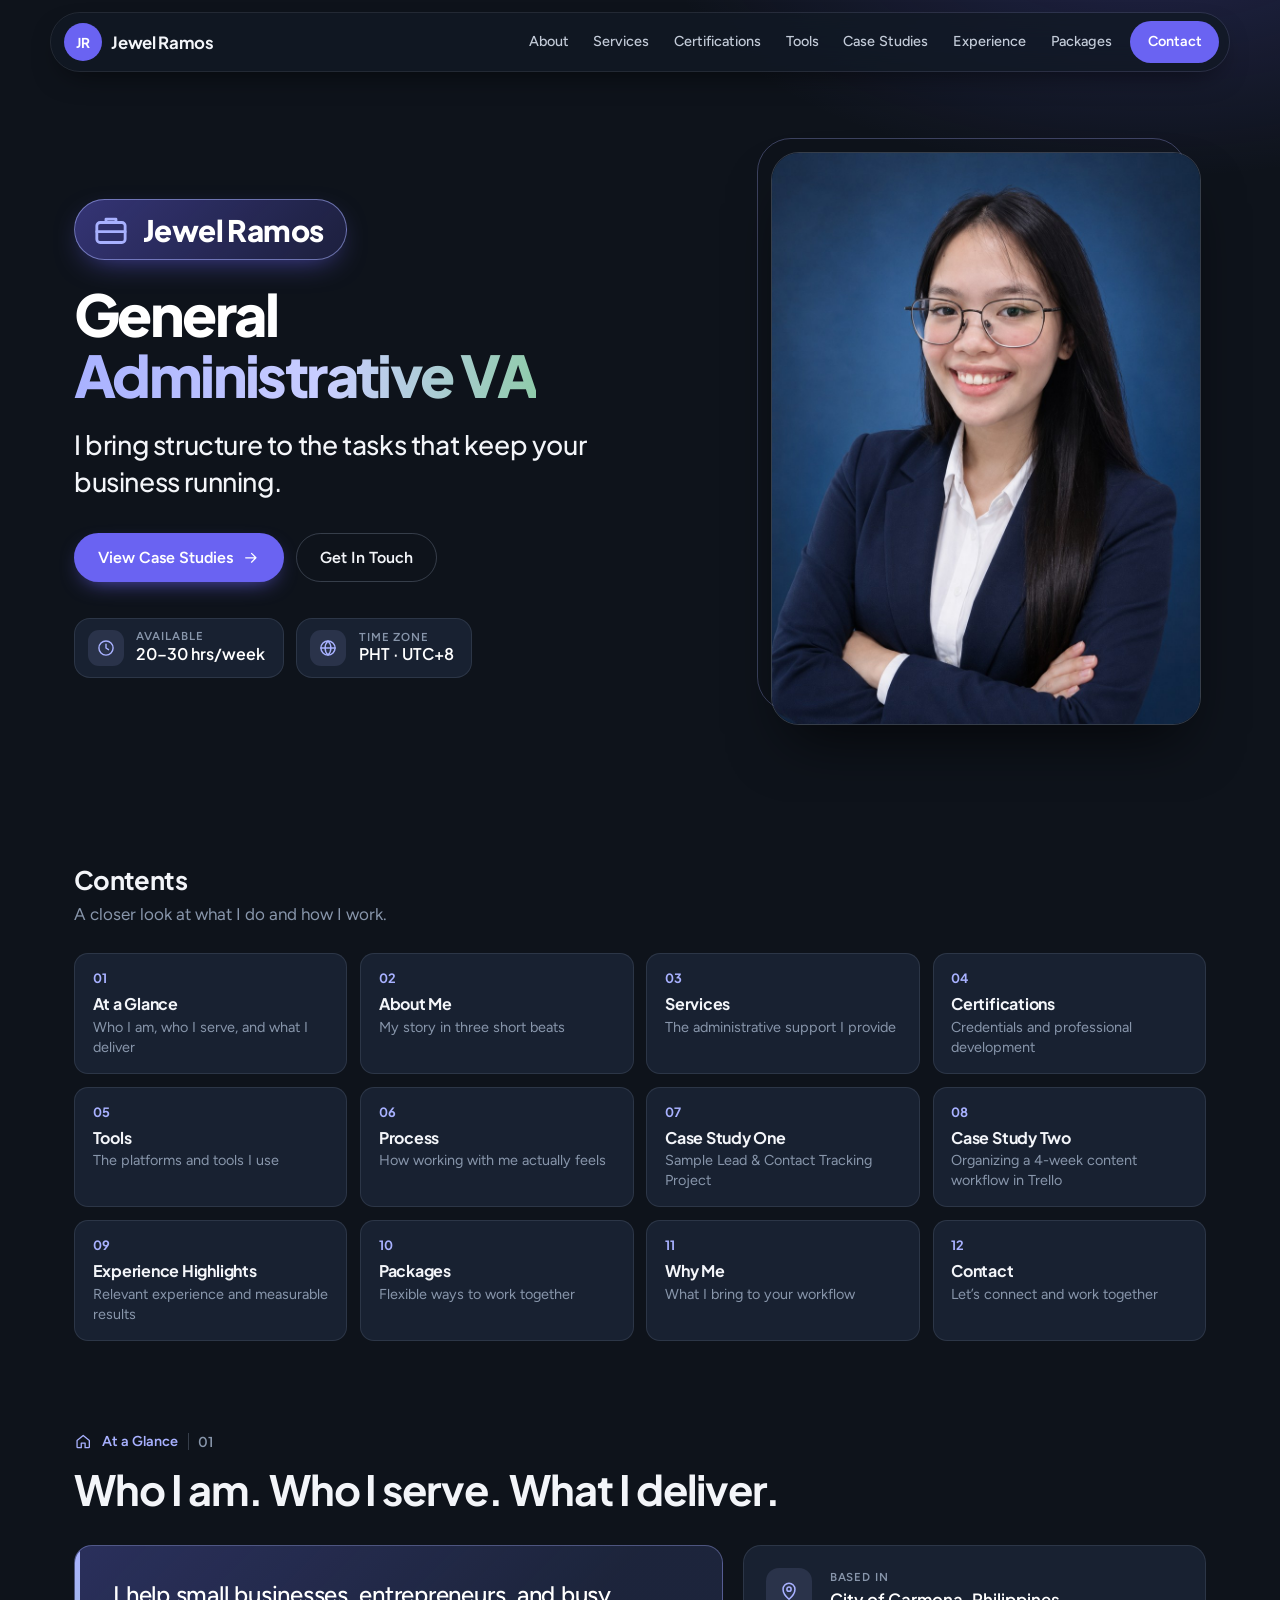
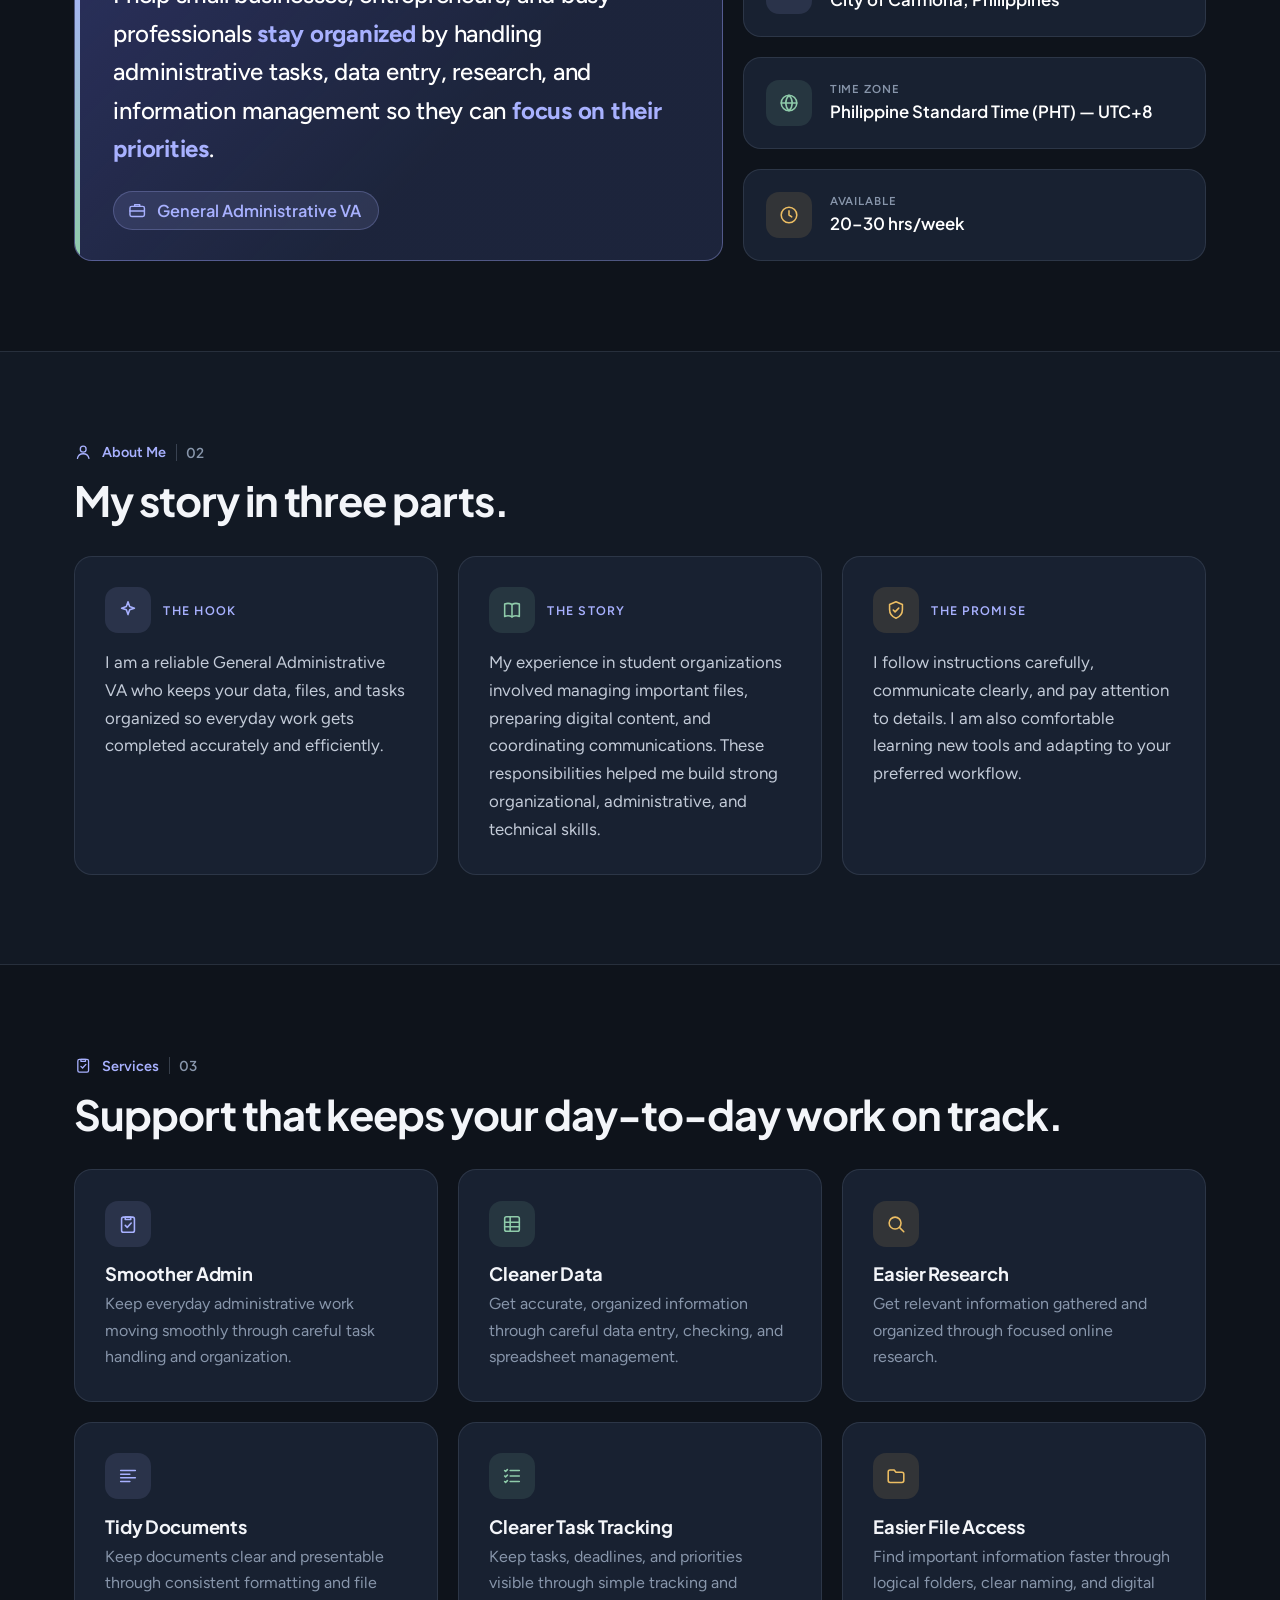
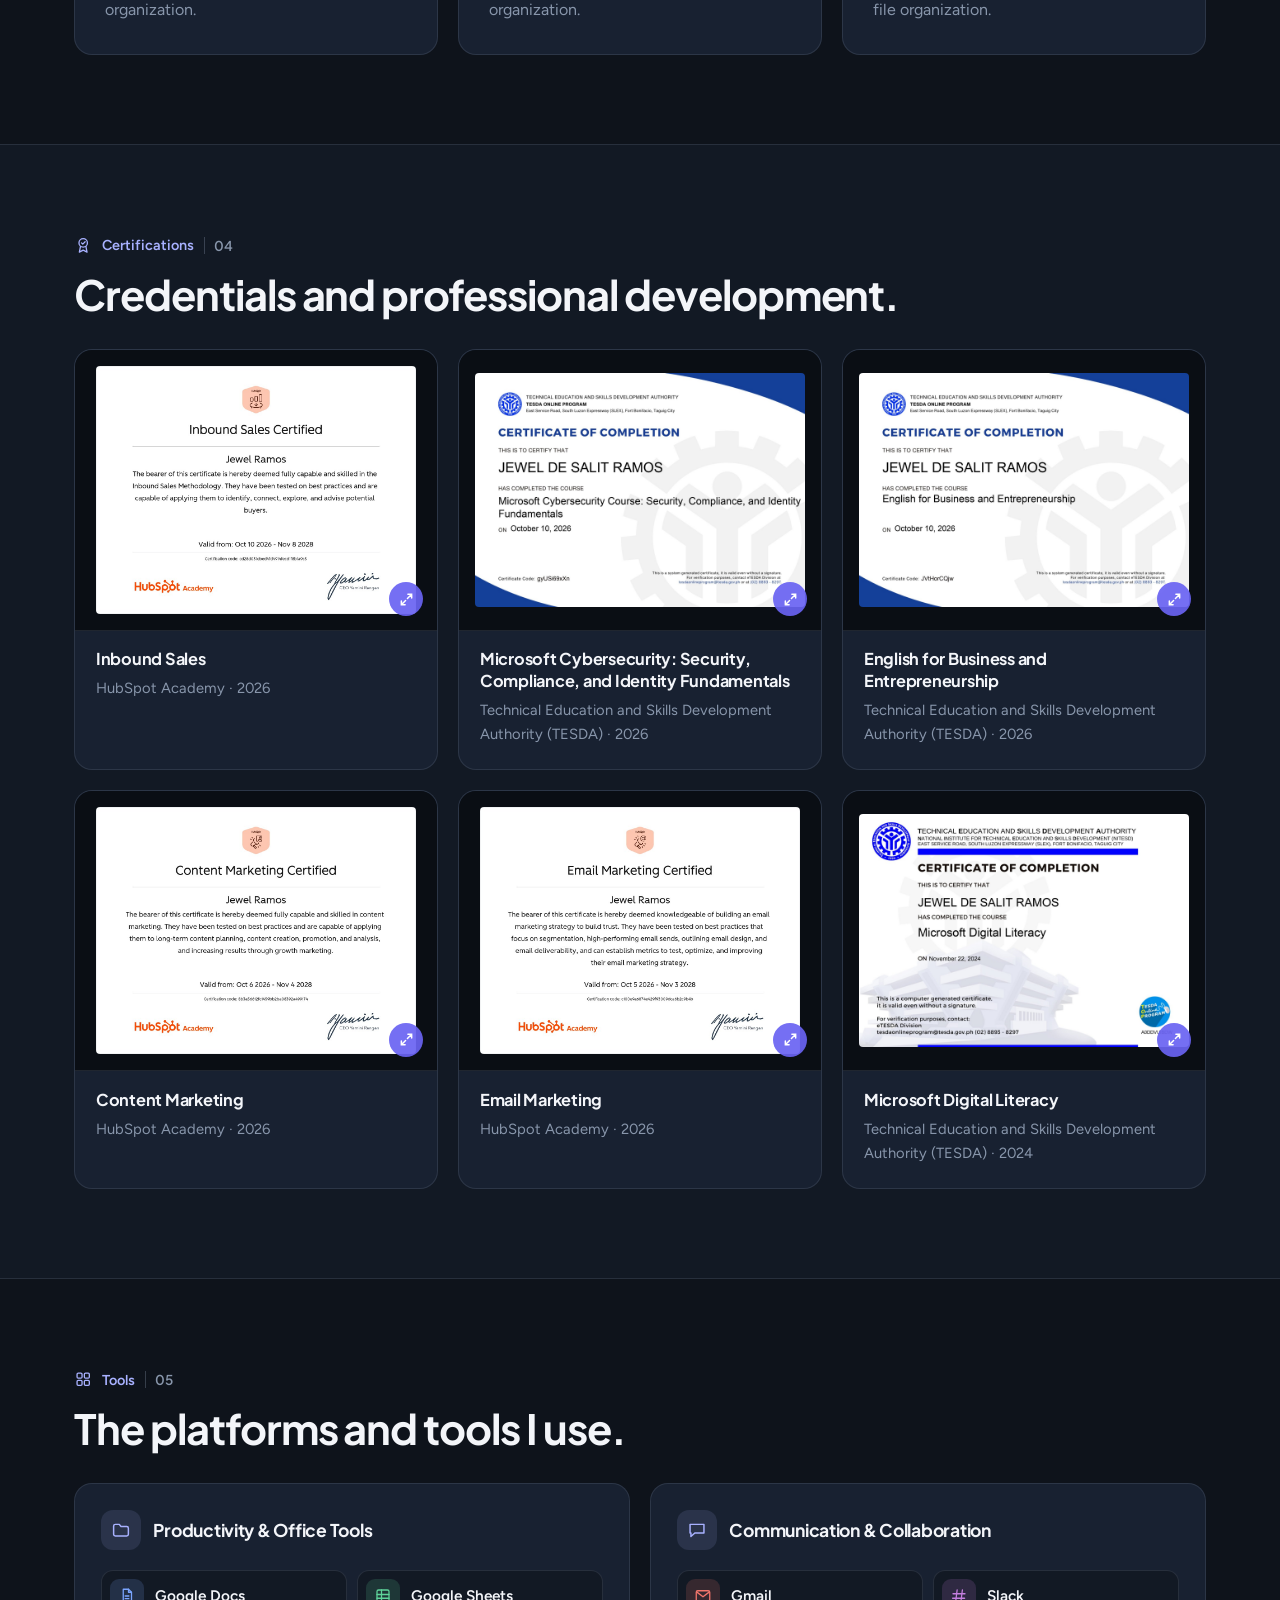
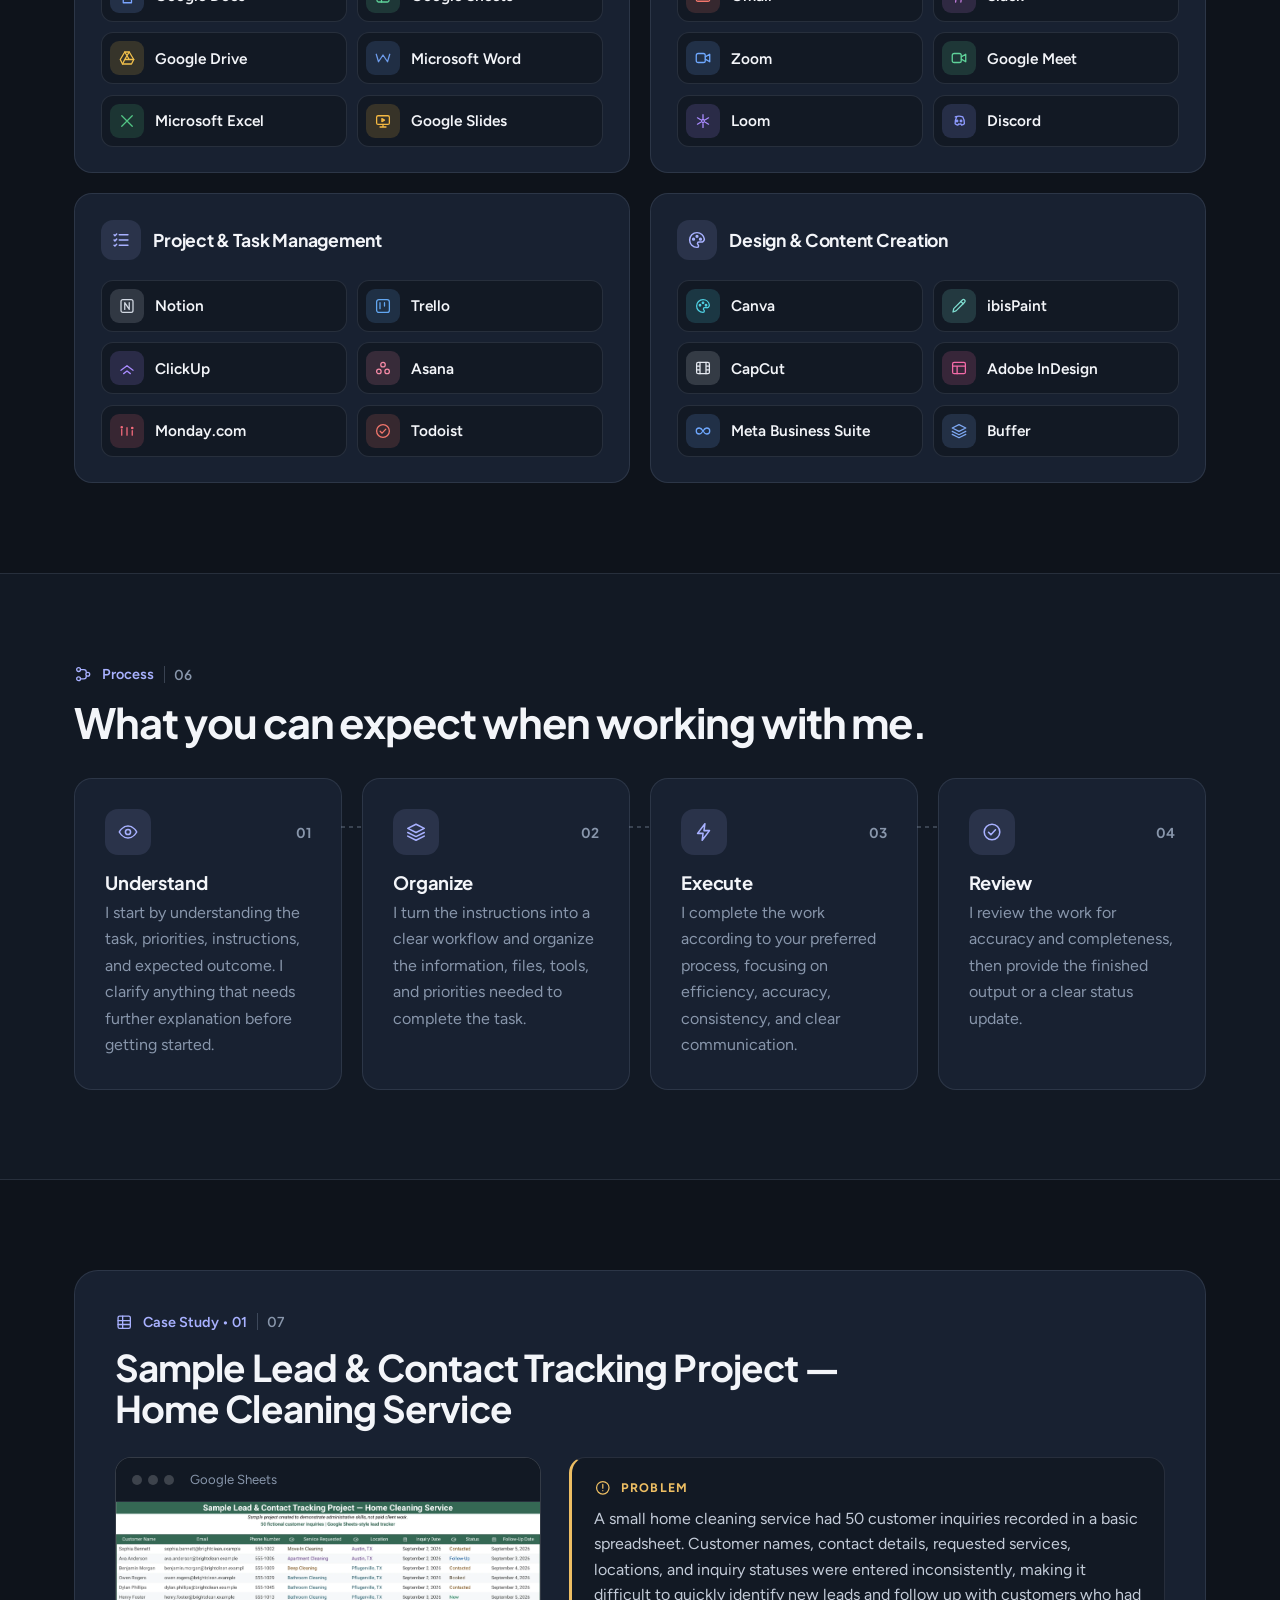
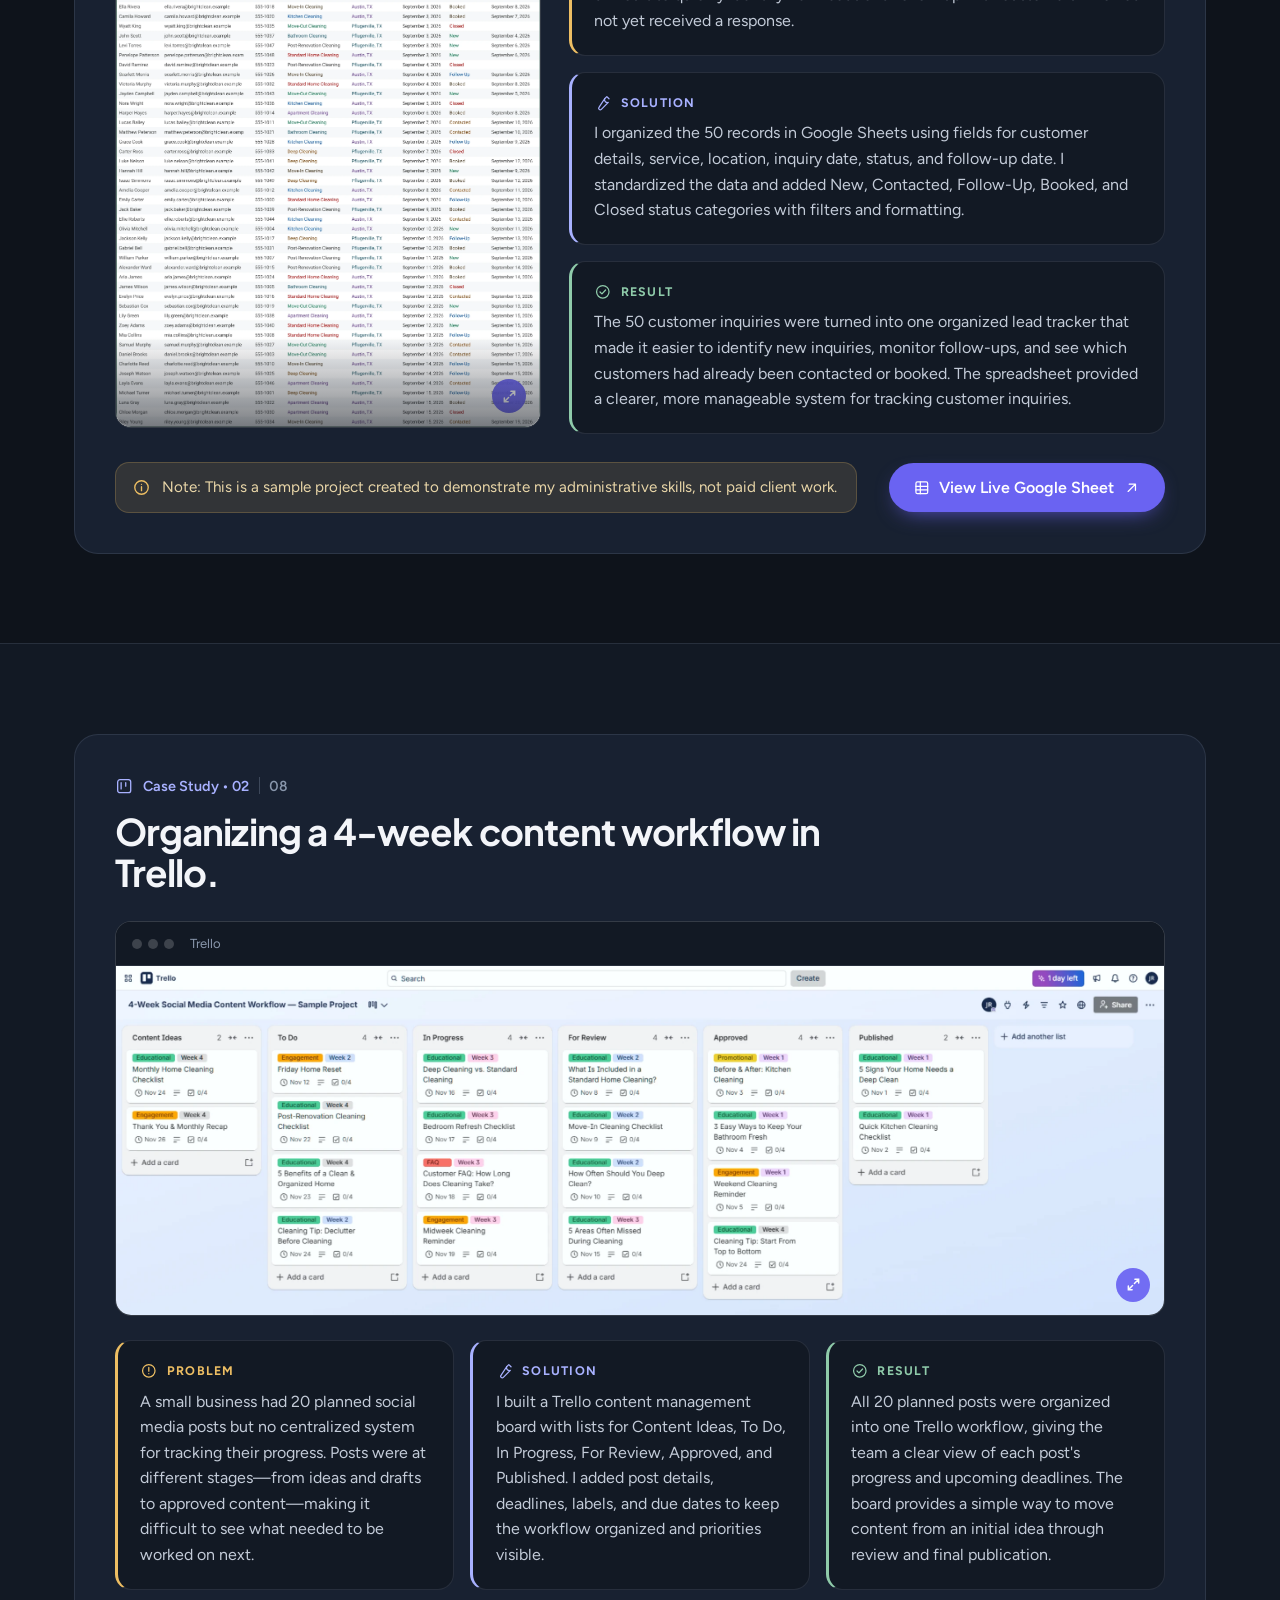
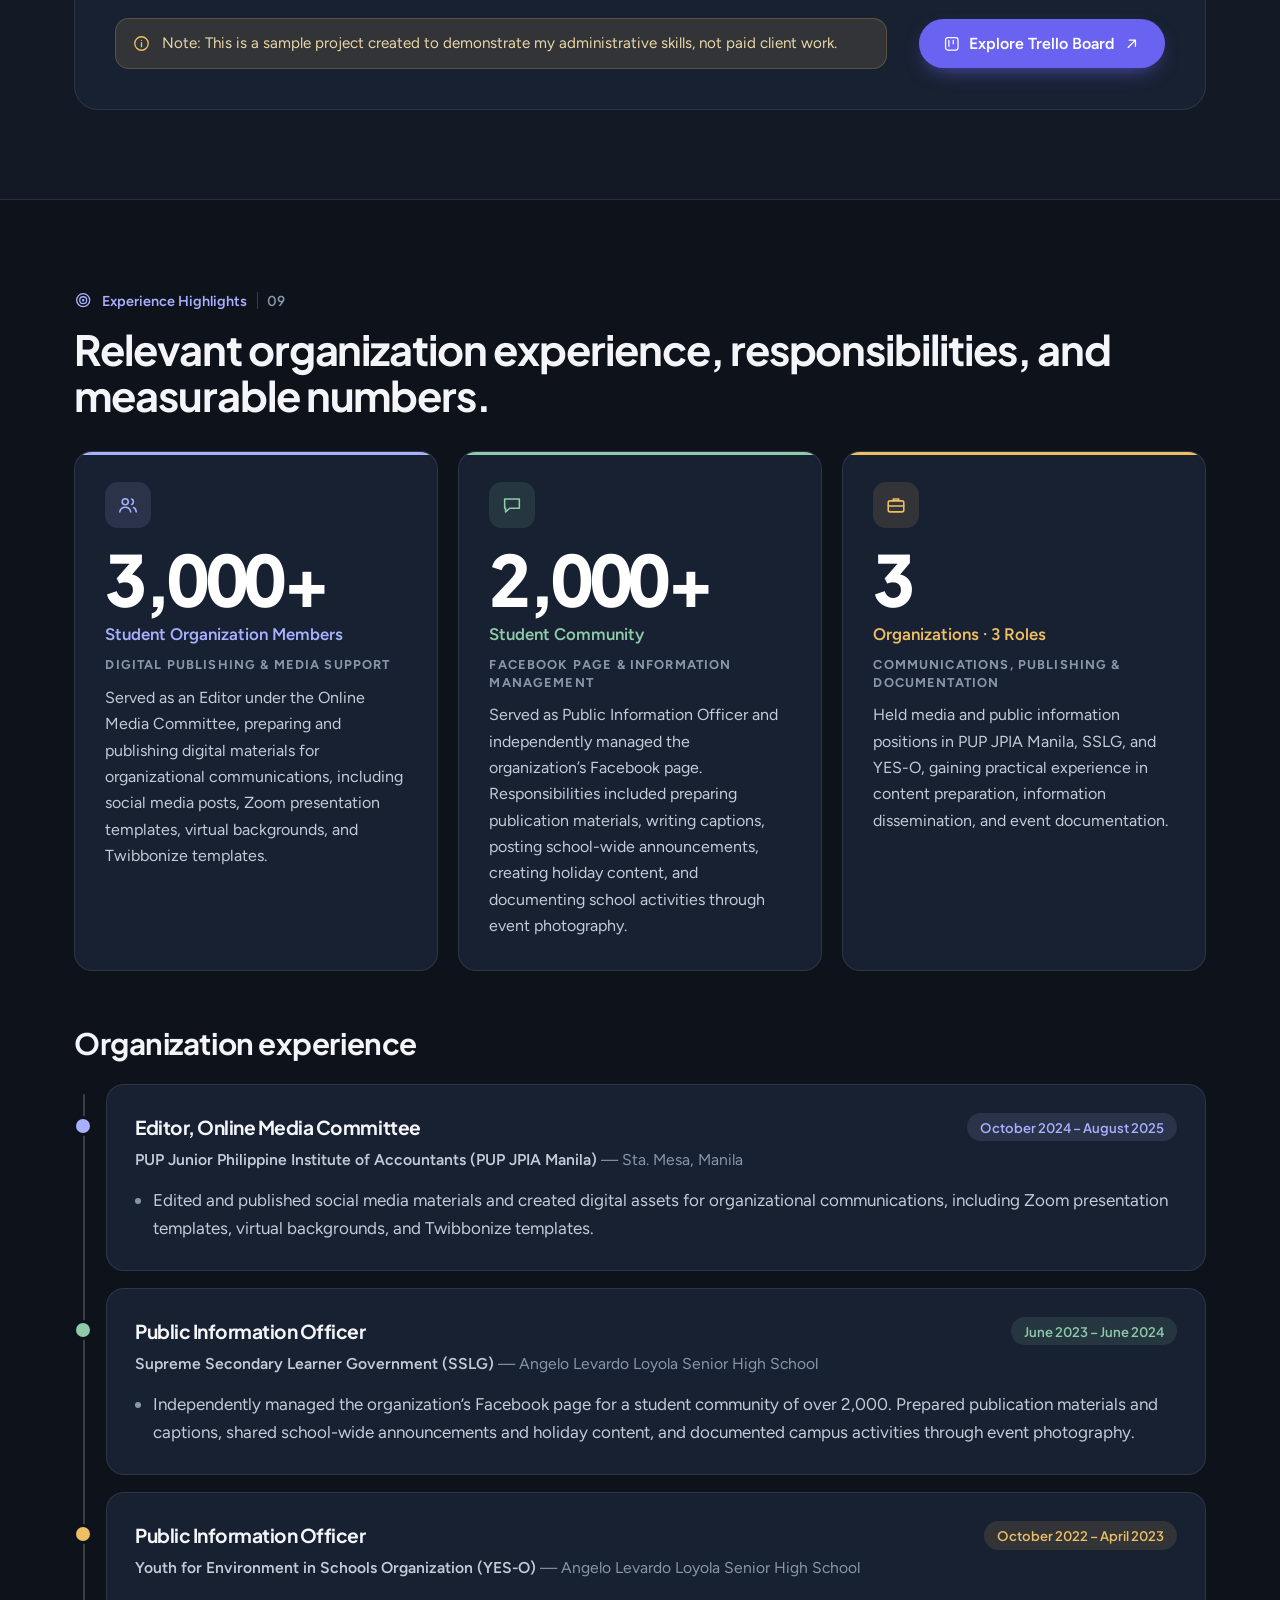
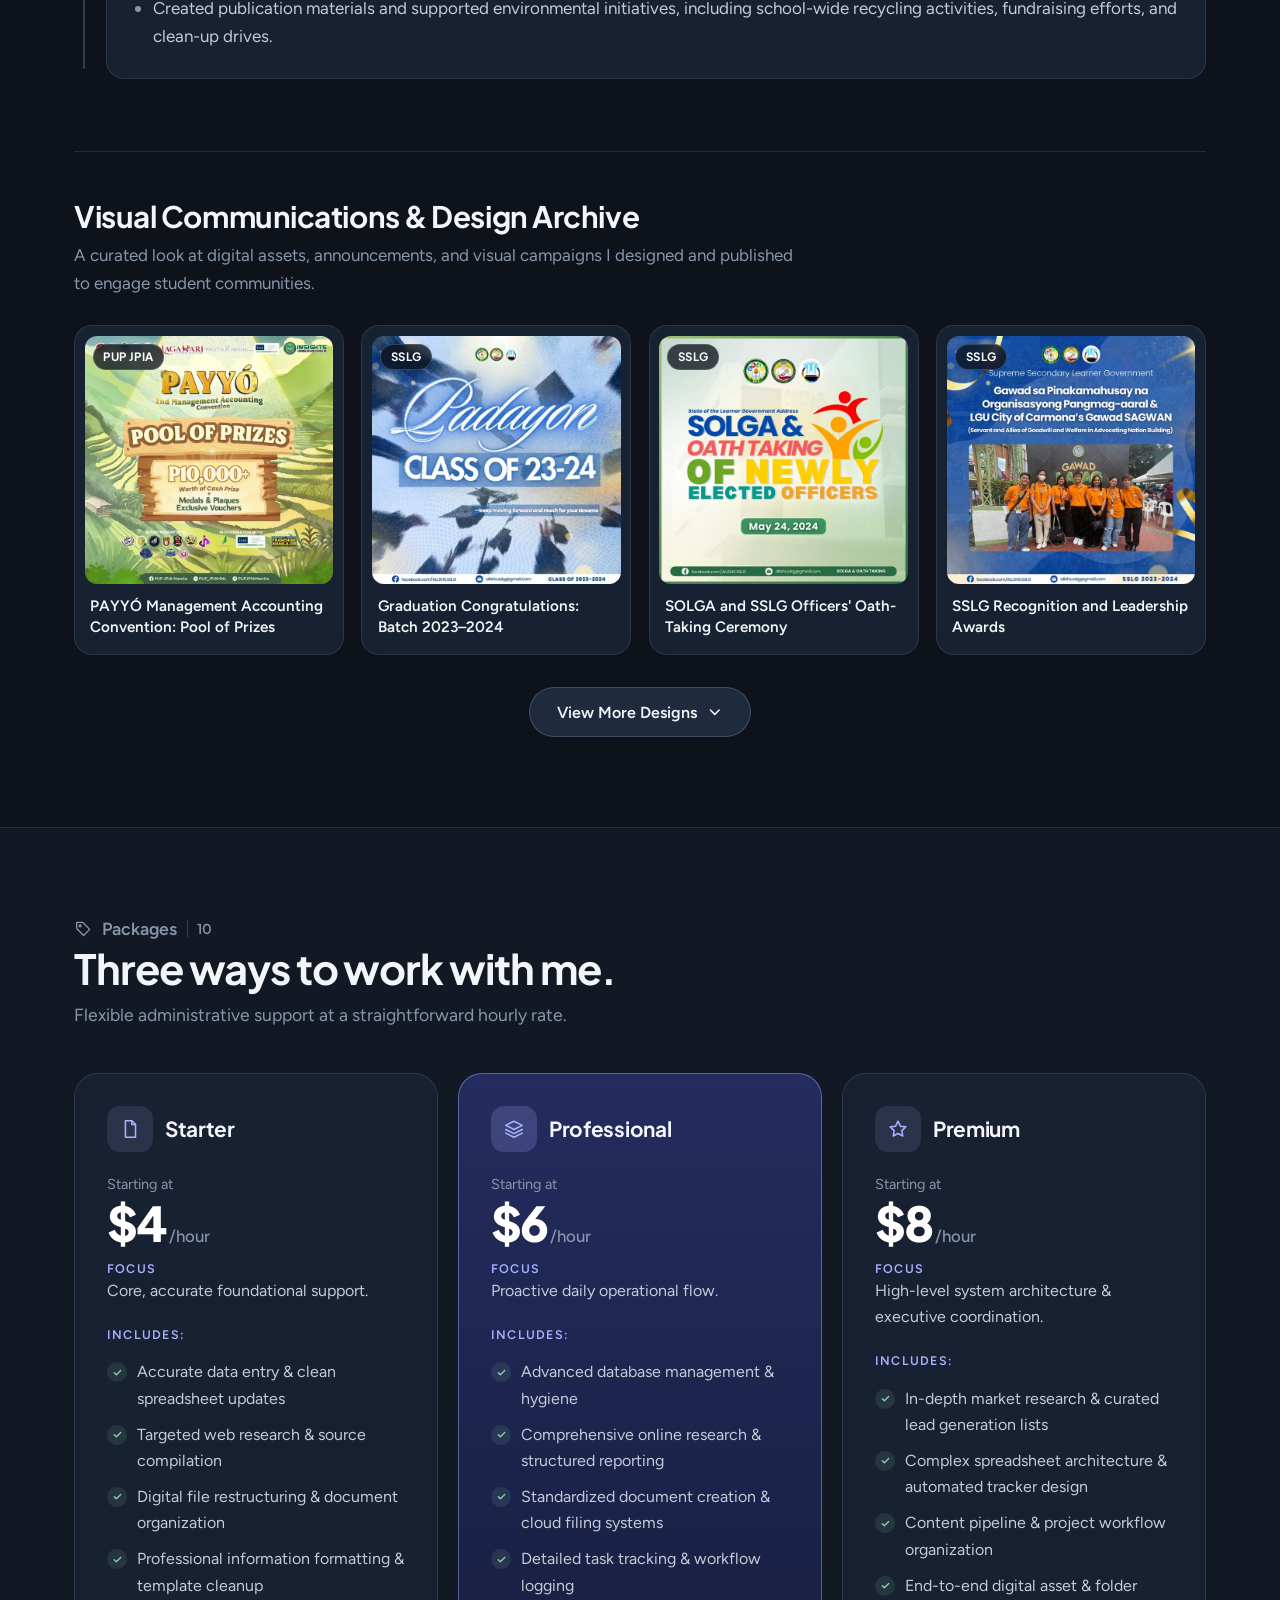
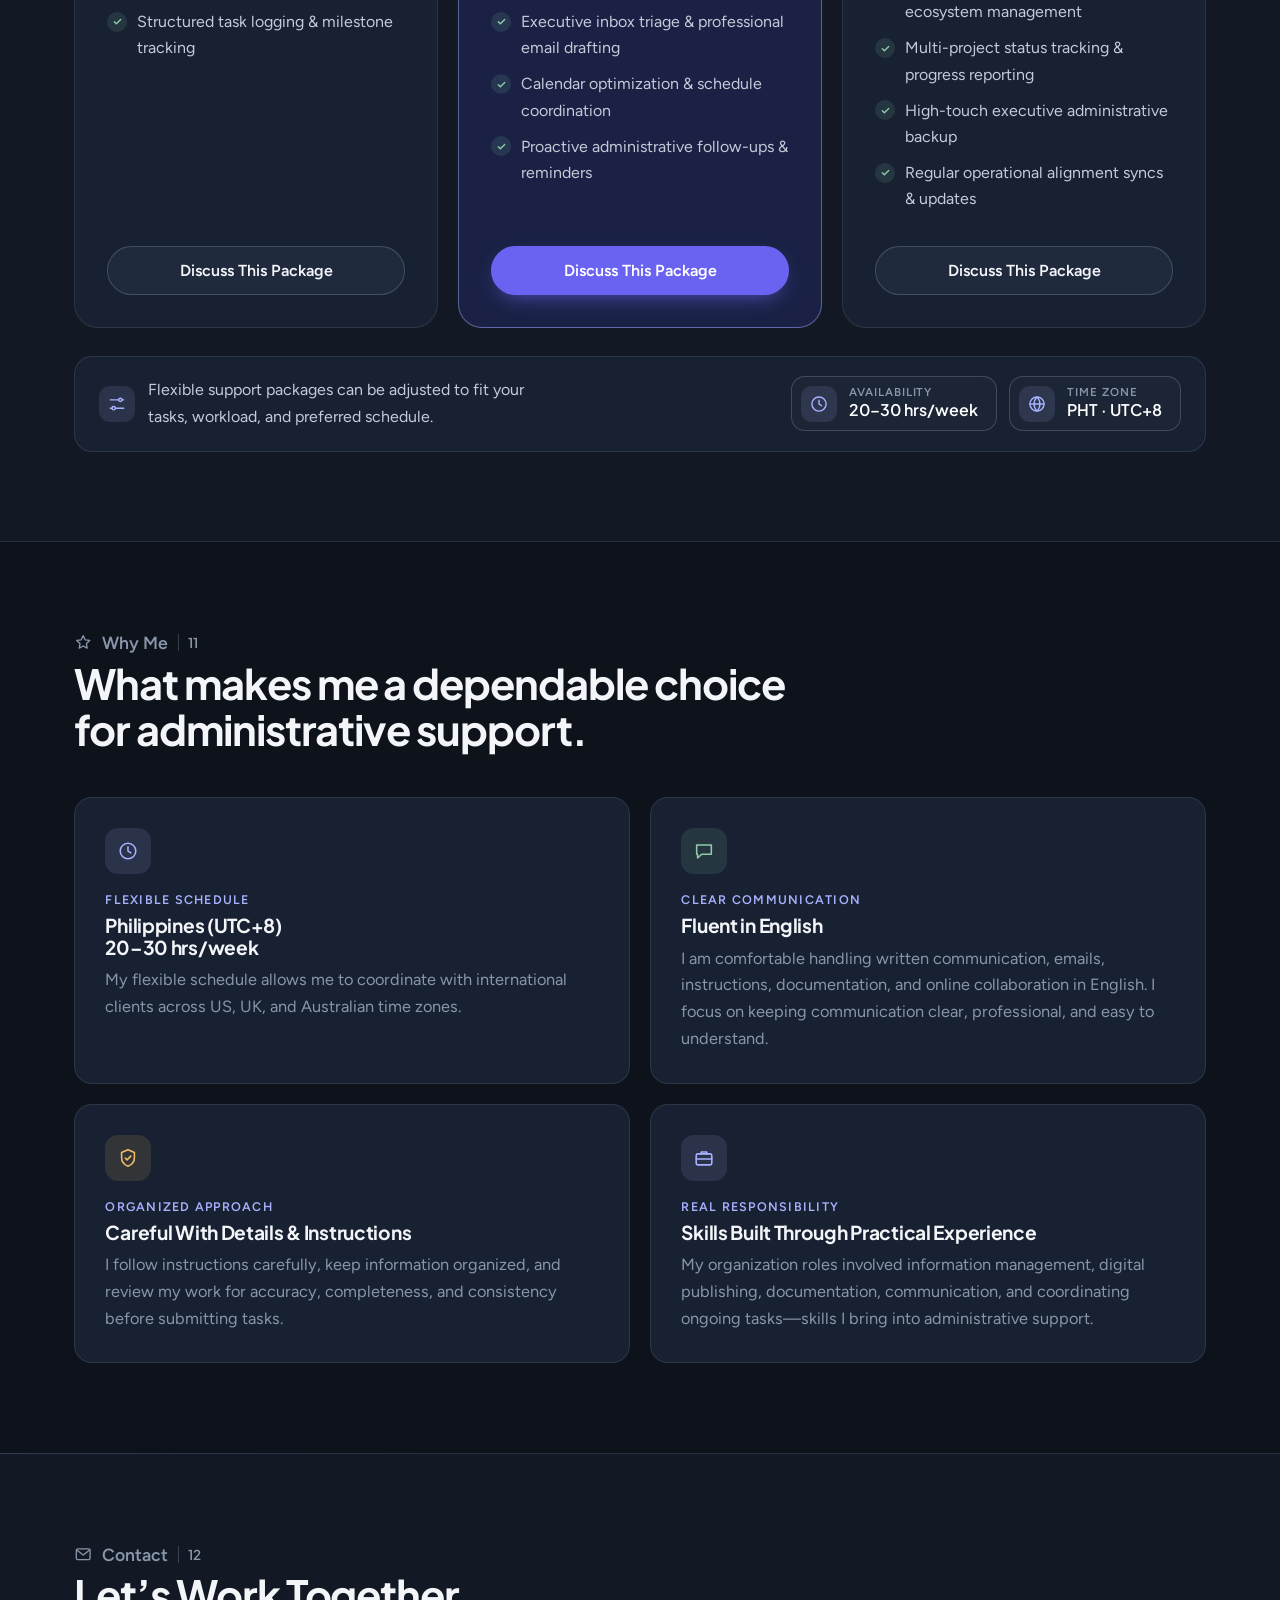
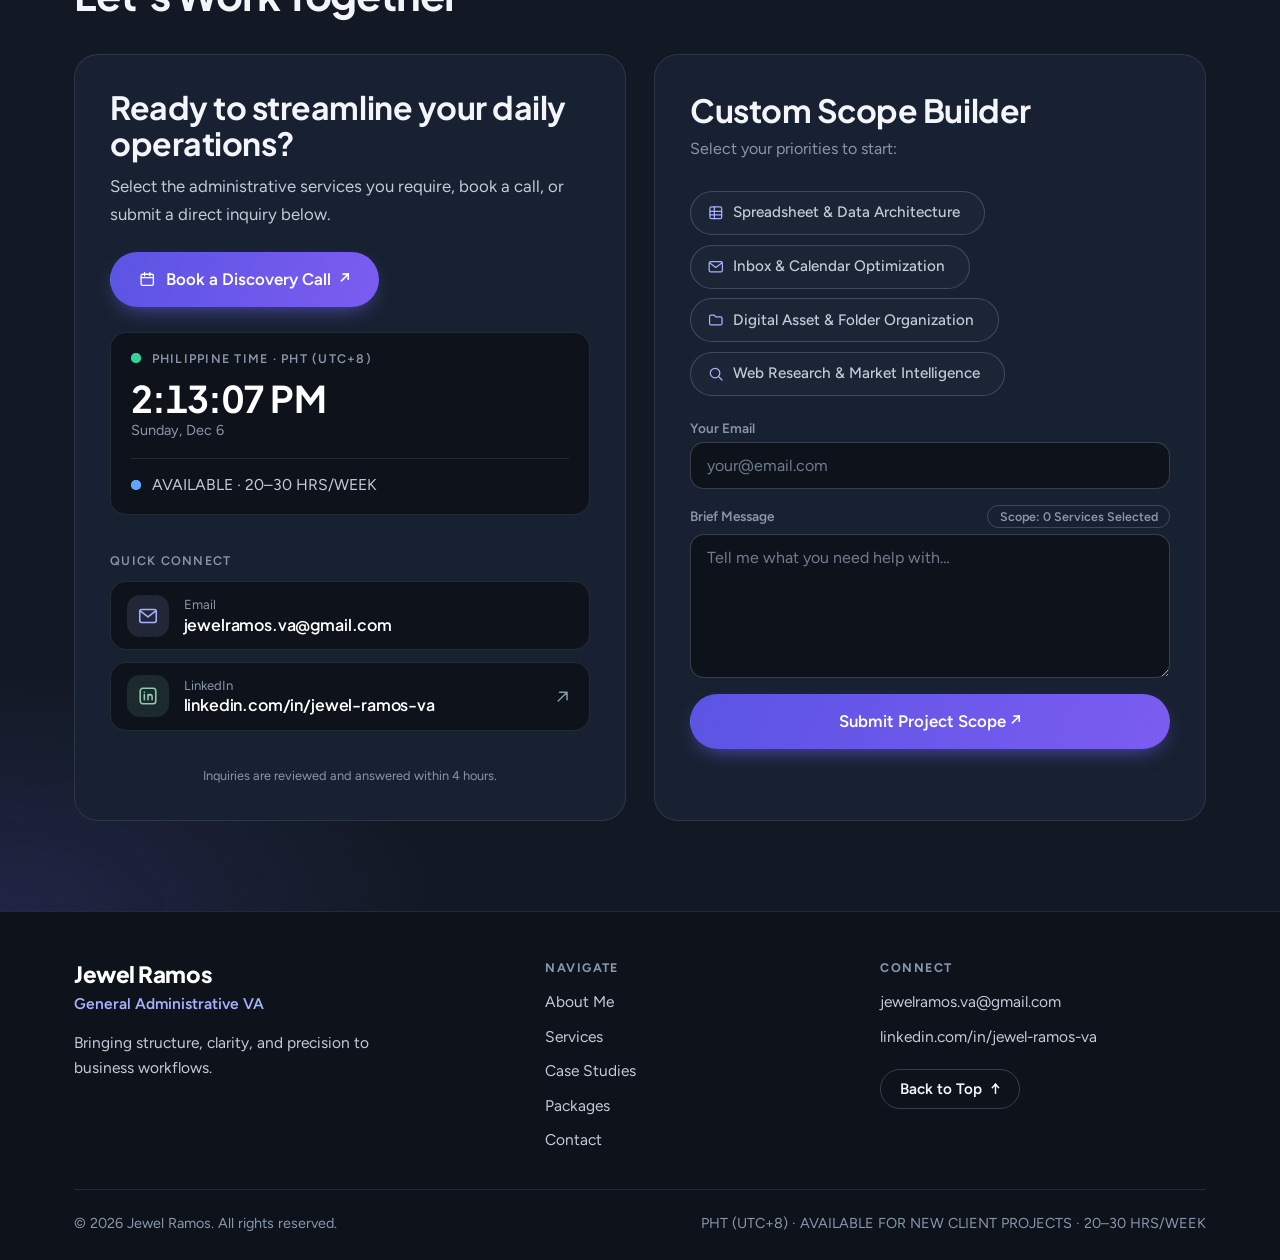
==== commit 8760235c: "Add files via upload" ====
--- a/index.html
+++ b/index.html
@@ -29,7 +29,7 @@
 <symbol id="i-sliders" viewBox="0 0 24 24"><path d="M4 7h10M18 7h2M4 17h2M10 17h10"/><circle cx="16" cy="7" r="2"/><circle cx="8" cy="17" r="2"/></symbol>
 <symbol id="i-linkedin" viewBox="0 0 24 24"><rect x="3.5" y="3.5" width="17" height="17" rx="3"/><path d="M8 10.5V16M8 7.9v.01M12 16v-5.5M12 13c0-1.6 1-2.5 2.3-2.5s2.2.9 2.2 2.5v3"/></symbol>
 <symbol id="i-alert" viewBox="0 0 24 24"><path d="M12 4l9 16H3z"/><path d="M12 10v4M12 17v.01"/></symbol>
-<symbol id="i-check" viewBox="0 0 24 24"><path d="M5 12.5l4.5 4.5L19 7.5"/></symbol>
+<symbol id="i-copy" viewBox="0 0 24 24"><rect x="9" y="9" width="11" height="11" rx="2"/><path d="M5 15V6a2 2 0 0 1 2-2h9"/></symbol><symbol id="i-check" viewBox="0 0 24 24"><path d="M5 12.5l4.5 4.5L19 7.5"/></symbol>
 <symbol id="i-home" viewBox="0 0 24 24"><path d="M4 11l8-6.5 8 6.5v8.5a1 1 0 01-1 1h-4.5v-6h-5v6H5a1 1 0 01-1-1z"/></symbol>
 <symbol id="i-user" viewBox="0 0 24 24"><circle cx="12" cy="8" r="3.8"/><path d="M4.5 20c.8-3.8 3.8-6 7.5-6s6.7 2.2 7.5 6"/></symbol>
 <symbol id="i-book" viewBox="0 0 24 24"><path d="M4 5.5C6.5 4.5 9.5 4.5 12 6c2.5-1.5 5.5-1.5 8-.5V19c-2.5-1-5.5-1-8 .5-2.5-1.5-5.5-1.5-8-.5z"/><path d="M12 6v13.5"/></symbol>
@@ -82,9 +82,49 @@
 <div class="g3 pk"><article class="card pkg"><div class="ph"><div class="ico"><svg class="i" aria-hidden="true" focusable="false"><use href="#i-file"/></svg></div><h3>Starter</h3></div><small>Starting at</small><div class="rate">$4<span>/hour</span></div><p class="focus"><span>Focus</span>Core, accurate foundational support.</p><p class="inc">Includes:</p><ul><li>Accurate data entry &amp; clean spreadsheet updates</li><li>Targeted web research &amp; source compilation</li><li>Digital file restructuring &amp; document organization</li><li>Professional information formatting &amp; template cleanup</li><li>Structured task logging &amp; milestone tracking</li></ul><a class="btn btn--dark" href="#contact" data-package="Starter" aria-label="Discuss the Starter package">Discuss This Package</a></article><article class="card pkg f"><div class="ph"><div class="ico"><svg class="i" aria-hidden="true" focusable="false"><use href="#i-layers"/></svg></div><h3>Professional</h3></div><small>Starting at</small><div class="rate">$6<span>/hour</span></div><p class="focus"><span>Focus</span>Proactive daily operational flow.</p><p class="inc">Includes:</p><ul><li>Advanced database management &amp; hygiene</li><li>Comprehensive online research &amp; structured reporting</li><li>Standardized document creation &amp; cloud filing systems</li><li>Detailed task tracking &amp; workflow logging</li><li>Executive inbox triage &amp; professional email drafting</li><li>Calendar optimization &amp; schedule coordination</li><li>Proactive administrative follow-ups &amp; reminders</li></ul><a class="btn btn--primary" href="#contact" data-package="Professional" aria-label="Discuss the Professional package">Discuss This Package</a></article><article class="card pkg"><div class="ph"><div class="ico"><svg class="i" aria-hidden="true" focusable="false"><use href="#i-star"/></svg></div><h3>Premium</h3></div><small>Starting at</small><div class="rate">$8<span>/hour</span></div><p class="focus"><span>Focus</span>High-level system architecture &amp; executive coordination.</p><p class="inc">Includes:</p><ul><li>In-depth market research &amp; curated lead generation lists</li><li>Complex spreadsheet architecture &amp; automated tracker design</li><li>Content pipeline &amp; project workflow organization</li><li>End-to-end digital asset &amp; folder ecosystem management</li><li>Multi-project status tracking &amp; progress reporting</li><li>High-touch executive administrative backup</li><li>Regular operational alignment syncs &amp; updates</li></ul><a class="btn btn--dark" href="#contact" data-package="Premium" aria-label="Discuss the Premium package">Discuss This Package</a></article></div>
 <div class="pknote"><p class="pknote-msg"><svg class="i" aria-hidden="true" focusable="false"><use href="#i-sliders"/></svg><span>Flexible support packages can be adjusted to fit your tasks, workload, and preferred schedule.</span></p><ul class="pknote-meta"><li><svg class="i" aria-hidden="true" focusable="false"><use href="#i-clock"/></svg><span><small>Availability</small><b>20–30 hrs/week</b></span></li><li><svg class="i" aria-hidden="true" focusable="false"><use href="#i-globe"/></svg><span><small>Time Zone</small><b>PHT · UTC+8</b></span></li></ul></div></div></section>
 <section id="why-me" aria-labelledby="why-me-h"><div class="wrap"><div class="sh"><p class="lab"><svg class="i" aria-hidden="true" focusable="false"><use href="#i-star"/></svg>Why Me<span class="num">11</span></p><h2 id="why-me-h">What makes me a dependable choice for administrative support.</h2></div><div class="g2"><article class="card why"><div class="ico "><svg class="i" aria-hidden="true" focusable="false"><use href="#i-clock"/></svg></div><span class="k">Flexible Schedule</span><h3>Philippines (UTC+8)<br>20–30 hrs/week</h3><p>My flexible schedule allows me to coordinate with international clients across US, UK, and Australian time zones.</p></article><article class="card why"><div class="ico ico--sage"><svg class="i" aria-hidden="true" focusable="false"><use href="#i-chat"/></svg></div><span class="k">Clear Communication</span><h3>Fluent in English</h3><p>I am comfortable handling written communication, emails, instructions, documentation, and online collaboration in English. I focus on keeping communication clear, professional, and easy to understand.</p></article><article class="card why"><div class="ico ico--amber"><svg class="i" aria-hidden="true" focusable="false"><use href="#i-shield"/></svg></div><span class="k">Organized Approach</span><h3>Careful With Details &amp; Instructions</h3><p>I follow instructions carefully, keep information organized, and review my work for accuracy, completeness, and consistency before submitting tasks.</p></article><article class="card why"><div class="ico "><svg class="i" aria-hidden="true" focusable="false"><use href="#i-brief"/></svg></div><span class="k">Real Responsibility</span><h3>Skills Built Through Practical Experience</h3><p>My organization roles involved information management, digital publishing, documentation, communication, and coordinating ongoing tasks—skills I bring into administrative support.</p></article></div></div></section>
-<section class="contact" id="contact" aria-labelledby="contact-h"><div class="wrap"><div class="sh"><p class="lab"><svg class="i" aria-hidden="true" focusable="false"><use href="#i-mail"/></svg>Contact<span class="num">12</span></p><h2 id="contact-h">Let’s Work Together</h2></div><div class="cgrid"><div class="cleft"><div class="card cta-card"><h3>Need help keeping your administrative tasks organized?</h3><p>Let’s organize your workflow. Get in touch today.</p><div class="btns cbtn"><a class="btn btn--primary" href="https://calendly.com/jewelramos-va/15min" target="_blank" rel="noopener noreferrer"><svg class="i" aria-hidden="true" focusable="false"><use href="#i-calendar"/></svg>Book a Discovery Call<svg class="i" aria-hidden="true" focusable="false"><use href="#i-ext"/></svg><span class="vh"> (opens in a new tab)</span></a></div></div></div>
-<div class="cright"><p class="clabel">Get in Touch</p>
-<ul class="clist"><li><a href="mailto:jewelramos.va@gmail.com"><span class="ico"><svg class="i" aria-hidden="true" focusable="false"><use href="#i-mail"/></svg></span><span><span class="l">Email</span><span class="v">jewelramos.va@gmail.com</span></span><svg class="i go" aria-hidden="true" focusable="false"><use href="#i-ext"/></svg></a></li>
-<li><a href="https://www.linkedin.com/in/jewel-ramos-va/" target="_blank" rel="noopener noreferrer"><span class="ico ico--sage"><svg class="i" aria-hidden="true" focusable="false"><use href="#i-linkedin"/></svg></span><span><span class="l">LinkedIn</span><span class="v">linkedin.com/in/jewel-ramos-va/</span></span><svg class="i go" aria-hidden="true" focusable="false"><use href="#i-ext"/></svg><span class="vh"> (opens in a new tab)</span></a></li>
-<li><div><span class="ico ico--amber"><svg class="i" aria-hidden="true" focusable="false"><use href="#i-clock"/></svg></span><span><span class="l">Availability</span><span class="v">20–30 hours/week<br>Philippine Standard Time (UTC+8)</span></span></div></li></ul></div></div></div></section>
-</main><footer><div class="wrap"><div><strong>Jewel Ramos</strong>General Administrative VA</div><nav aria-label="Footer"><a href="index.html#about">About Me</a><a href="index.html#services">Services</a><a href="index.html#case-one">Case Studies</a><a href="index.html#packages">Packages</a><a href="index.html#contact">Contact</a></nav><p class="c">&copy; 2026 Jewel Ramos</p></div></footer><dialog id="lb" aria-label="Enlarged image"><div class="in"><img alt=""><p></p><div class="lbc"><button class="pv" type="button">Previous</button><button class="x" type="button">Close</button><button class="nx" type="button">Next</button></div></div></dialog><dialog id="gal" class="gdlg" aria-label="Pubmat gallery"><div class="gin"><button class="gx" type="button" aria-label="Close gallery"><svg class="i" aria-hidden="true" focusable="false"><use href="#i-x"/></svg></button><div class="gstage"><button class="gp" type="button" aria-label="Previous pubmat"><svg class="i" aria-hidden="true" focusable="false"><use href="#i-prev"/></svg></button><figure class="gfig"><img alt=""></figure><button class="gn" type="button" aria-label="Next pubmat"><svg class="i" aria-hidden="true" focusable="false"><use href="#i-next"/></svg></button></div><div class="gmeta"><p class="gcount" aria-live="polite"></p><h3 class="gtitle"></h3><a class="btn btn--primary gfb" href="#" target="_blank" rel="noopener noreferrer"><svg class="i" aria-hidden="true" focusable="false"><use href="#i-ext"/></svg>View Original Post on Facebook<span class="vh"> (opens in a new tab)</span></a></div></div></dialog><script src="assets/js/main.js"></script></body></html>+<section class="contact" id="contact" aria-labelledby="contact-h"><div class="wrap"><div class="sh"><p class="lab"><svg class="i" aria-hidden="true" focusable="false"><use href="#i-mail"/></svg>Contact<span class="num">12</span></p><h2 id="contact-h">Let’s Work Together</h2></div><div class="cgrid">
+<div class="card hub hub-left">
+<h3>Ready to streamline your daily operations?</h3>
+<p class="hub-sub">Select the administrative services you require, book a call, or submit a direct inquiry below.</p>
+<a class="btn btn--primary btn--grad hub-cta" href="https://calendly.com/jewelramos-va/15min" target="_blank" rel="noopener noreferrer"><svg class="i" aria-hidden="true" focusable="false"><use href="#i-calendar"/></svg>Book a Discovery Call <span class="go" aria-hidden="true">↗</span><span class="vh"> (opens in a new tab)</span></a>
+<div class="live" aria-label="Live availability">
+<p class="live-top"><span class="live-dot" aria-hidden="true"></span>Philippine Time · PHT (UTC+8)</p>
+<time class="live-clock" id="pht-clock" role="timer">--:--:--</time>
+<span class="live-date" id="pht-date"></span>
+<p class="live-status"><span class="live-dot live-dot--blue" aria-hidden="true"></span>AVAILABLE · 20–30 HRS/WEEK</p>
+</div>
+<div class="qc">
+<p class="qc-h">Quick connect</p>
+<ul class="qc-list">
+<li class="qc-row qc-mail">
+<a class="qc-a" href="mailto:jewelramos.va@gmail.com"><span class="ico"><svg class="i" aria-hidden="true" focusable="false"><use href="#i-mail"/></svg></span><span><span class="l">Email</span><span class="v">jewelramos.va@gmail.com</span></span></a>
+<button class="copy" type="button" data-copy="jewelramos.va@gmail.com" aria-label="Copy email address"><span class="copy-ic copy-ic--c"><svg class="i" aria-hidden="true" focusable="false"><use href="#i-copy"/></svg></span><span class="copy-ic copy-ic--k"><svg class="i" aria-hidden="true" focusable="false"><use href="#i-check"/></svg></span><span class="copy-t">Copy Email</span></button>
+<div class="toast" data-toast role="status" aria-live="polite" aria-atomic="true"></div>
+</li>
+<li class="qc-row qc-li">
+<a class="qc-a" href="https://www.linkedin.com/in/jewel-ramos-va" target="_blank" rel="noopener noreferrer"><span class="ico ico--sage"><svg class="i" aria-hidden="true" focusable="false"><use href="#i-linkedin"/></svg></span><span class="qc-txt"><span class="l">LinkedIn</span><span class="v">linkedin.com/in/jewel-ramos-va</span></span><svg class="i go" aria-hidden="true" focusable="false"><use href="#i-ext"/></svg><span class="vh"> (opens in a new tab)</span></a>
+</li>
+</ul>
+</div>
+<p class="hub-resp">Inquiries are reviewed and answered within 4 hours.</p>
+</div>
+<div class="card hub hub-right">
+<h3 class="sb-h" id="sb-h">Custom Scope Builder <span class="sb-micro"><span class="vh">— </span>Select your priorities to start:</span></h3>
+<div class="pills" role="group" aria-labelledby="sb-h">
+<button class="pill" type="button" aria-pressed="false" data-service="Spreadsheet &amp; Data Architecture"><span class="pill-ic" aria-hidden="true"><svg class="i" focusable="false"><use href="#i-sheets"/></svg></span><span>Spreadsheet &amp; Data Architecture</span><span class="pill-ck" aria-hidden="true">✓</span></button>
+<button class="pill" type="button" aria-pressed="false" data-service="Inbox &amp; Calendar Optimization"><span class="pill-ic" aria-hidden="true"><svg class="i" focusable="false"><use href="#i-mail"/></svg></span><span>Inbox &amp; Calendar Optimization</span><span class="pill-ck" aria-hidden="true">✓</span></button>
+<button class="pill" type="button" aria-pressed="false" data-service="Digital Asset &amp; Folder Organization"><span class="pill-ic" aria-hidden="true"><svg class="i" focusable="false"><use href="#i-folder"/></svg></span><span>Digital Asset &amp; Folder Organization</span><span class="pill-ck" aria-hidden="true">✓</span></button>
+<button class="pill" type="button" aria-pressed="false" data-service="Web Research &amp; Market Intelligence"><span class="pill-ic" aria-hidden="true"><svg class="i" focusable="false"><use href="#i-search"/></svg></span><span>Web Research &amp; Market Intelligence</span><span class="pill-ck" aria-hidden="true">✓</span></button>
+</div>
+<form class="qf" id="inquiry" novalidate data-endpoint="" data-to="jewelramos.va@gmail.com">
+<div class="qf-row"><label for="qf-email">Your Email</label><input id="qf-email" name="email" type="email" autocomplete="email" inputmode="email" required placeholder="your@email.com"></div>
+<div class="qf-row qf-row--msg"><div class="qf-top"><label for="m">Brief Message</label><span class="scope-badge" data-scope role="status" aria-live="polite">Scope: 0 Services Selected</span></div><textarea id="m" name="message" rows="5" required placeholder="Tell me what you need help with…"></textarea></div>
+<input class="qf-hp" type="text" name="_gotcha" tabindex="-1" autocomplete="off" aria-hidden="true">
+<button class="btn btn--primary btn--grad qf-btn" type="submit" data-state="idle"><span class="qf-spin" aria-hidden="true"></span><span class="qf-label">Submit Project Scope ↗</span></button>
+<p class="qf-help" hidden>A draft will automatically open in your default email client. You can also reach out directly via <a href="mailto:jewelramos.va@gmail.com">jewelramos.va@gmail.com</a>.</p>
+<p class="qf-status" role="status" aria-live="polite"></p>
+</form>
+</div>
+</div>
+</div></section>
+</main><footer class="ft"><div class="wrap"><div class="ft-top"><div class="ft-id"><strong>Jewel Ramos</strong><span class="ft-role">General Administrative VA</span><p>Bringing structure, clarity, and precision to business workflows.</p></div><nav class="ft-col" aria-label="Footer"><p class="ft-h">Navigate</p><ul><li><a href="index.html#about">About Me</a></li><li><a href="index.html#services">Services</a></li><li><a href="index.html#case-one">Case Studies</a></li><li><a href="index.html#packages">Packages</a></li><li><a href="index.html#contact">Contact</a></li></ul></nav><div class="ft-col"><p class="ft-h">Connect</p><ul><li><a href="mailto:jewelramos.va@gmail.com">jewelramos.va@gmail.com</a></li><li><a href="https://www.linkedin.com/in/jewel-ramos-va" target="_blank" rel="noopener noreferrer">linkedin.com/in/jewel-ramos-va<span class="vh"> (opens in a new tab)</span></a></li></ul><button class="ft-up" type="button" data-top>Back to Top <span aria-hidden="true">↑</span></button></div></div><div class="ft-bar"><p>&copy; 2026 Jewel Ramos. All rights reserved.</p><p>PHT (UTC+8) · AVAILABLE FOR NEW CLIENT PROJECTS · 20–30 HRS/WEEK</p></div></div></footer><dialog id="lb" aria-label="Enlarged image"><div class="in"><img alt=""><p></p><div class="lbc"><button class="pv" type="button">Previous</button><button class="x" type="button">Close</button><button class="nx" type="button">Next</button></div></div></dialog><dialog id="gal" class="gdlg" aria-label="Pubmat gallery"><div class="gin"><button class="gx" type="button" aria-label="Close gallery"><svg class="i" aria-hidden="true" focusable="false"><use href="#i-x"/></svg></button><div class="gstage"><button class="gp" type="button" aria-label="Previous pubmat"><svg class="i" aria-hidden="true" focusable="false"><use href="#i-prev"/></svg></button><figure class="gfig"><img alt=""></figure><button class="gn" type="button" aria-label="Next pubmat"><svg class="i" aria-hidden="true" focusable="false"><use href="#i-next"/></svg></button></div><div class="gmeta"><p class="gcount" aria-live="polite"></p><h3 class="gtitle"></h3><a class="btn btn--primary gfb" href="#" target="_blank" rel="noopener noreferrer"><svg class="i" aria-hidden="true" focusable="false"><use href="#i-ext"/></svg>View Original Post on Facebook<span class="vh"> (opens in a new tab)</span></a></div></div></dialog><script src="assets/js/main.js"></script><script src="assets/js/footer.js"></script><script src="assets/js/contact.js"></script></body></html>
--- a/assets/css/style.css
+++ b/assets/css/style.css
@@ -83,15 +83,27 @@
 .burger[aria-expanded="true"] span:nth-child(3){top:21px;transform:rotate(-45deg)}
 @media(max-width:1100px){
   .burger{display:block}
-  .menu{position:fixed;top:0;left:0;right:0;height:100vh;height:100dvh;z-index:-1;flex-direction:column;align-items:stretch;gap:0;background:radial-gradient(34rem 20rem at 100% 0,rgba(106,99,242,.18),transparent 65%),var(--bg);padding:92px max(1.25rem,env(safe-area-inset-right)) max(2rem,env(safe-area-inset-bottom)) max(1.25rem,env(safe-area-inset-left));overflow-y:auto;overscroll-behavior:contain;-webkit-overflow-scrolling:touch;opacity:0;visibility:hidden;transform:translateX(24px);transition:opacity .25s,transform .3s,visibility 0s .3s}
-  .menu.open{opacity:1;visibility:visible;transform:none;transition:opacity .25s,transform .3s}
+  .menu{position:fixed;top:0;left:0;right:0;height:100vh;height:100dvh;z-index:50;pointer-events:none;flex-direction:column;align-items:stretch;gap:0;background:radial-gradient(34rem 20rem at 100% 0,rgba(106,99,242,.18),transparent 65%),var(--bg);padding:92px max(1.25rem,env(safe-area-inset-right)) max(2rem,env(safe-area-inset-bottom)) max(1.25rem,env(safe-area-inset-left));overflow-y:auto;overscroll-behavior:contain;-webkit-overflow-scrolling:touch;opacity:0;visibility:hidden;transform:translateX(24px);transition:opacity .25s,transform .3s,visibility 0s .3s}
+  .menu.open{opacity:1;visibility:visible;pointer-events:auto;transform:none;transition:opacity .25s,transform .3s}
   .menu a{-webkit-tap-highlight-color:transparent;opacity:0;transform:translateY(8px);transition:opacity .3s,transform .3s,color .2s}
   .menu.open a{opacity:1;transform:none}
   .menu.open a:nth-child(1){transition-delay:.04s}.menu.open a:nth-child(2){transition-delay:.07s}.menu.open a:nth-child(3){transition-delay:.10s}.menu.open a:nth-child(4){transition-delay:.13s}.menu.open a:nth-child(5){transition-delay:.16s}.menu.open a:nth-child(6){transition-delay:.19s}.menu.open a:nth-child(7){transition-delay:.22s}.menu.open a:nth-child(8){transition-delay:.25s}.menu.open a:nth-child(9){transition-delay:.28s}.menu.open a:nth-child(10){transition-delay:.31s}.menu.open a:nth-child(11){transition-delay:.34s}.menu.open a:nth-child(12){transition-delay:.37s}.menu.open a:nth-child(13){transition-delay:.40s}
-  .menu a,.menu a.x{display:block;font:600 1.2rem var(--head);letter-spacing:-.02em;padding:.95rem .25rem;border-radius:0;border-bottom:1px solid var(--line);background:none;color:var(--head-c)}
+  .menu a,.menu a.x{display:block;min-height:48px;position:relative;z-index:1;pointer-events:auto;touch-action:manipulation;-webkit-tap-highlight-color:rgba(106,99,242,.3);font:600 1.2rem var(--head);letter-spacing:-.02em;padding:.95rem .25rem;border-radius:0;border-bottom:1px solid var(--line);background:none;color:var(--head-c)}
   .menu .m{display:inline}.menu .d{display:none}
   .menu a:hover,.menu a.on{background:none;color:var(--indigo-l)}
   .menu a:last-child{margin:1.5rem 0 0;border:0;border-radius:99px;text-align:center;background:var(--indigo);color:#fff;font-size:1.1rem;padding:1rem}
+  .menu a:active{background:var(--indigo-soft);color:var(--indigo-l)}
+  .menu a:last-child:active{background:#7A74F7;color:#fff}
+  .menu{z-index:80}
+  .menu.open{pointer-events:auto}
+  .menu:not(.open),.menu:not(.open) a{pointer-events:none}
+  .menu.open a{pointer-events:auto;cursor:pointer;-webkit-touch-callout:none}
+  .menu a,.menu a.x{min-height:52px;padding:1rem .25rem;display:flex;align-items:center}
+  .menu a:last-child{justify-content:center}
+  .menu a *{pointer-events:none}
+  .brand,.burger{z-index:90}
+  .brand{position:relative}
+  .burger{touch-action:manipulation}
 }
 
 /* ---------- hero ---------- */
@@ -313,13 +325,22 @@
 .hp{position:absolute;left:-999px}
 
 /* ---------- footer ---------- */
-footer{background:var(--bg);border-top:1px solid var(--line);color:var(--muted);padding:2.75rem 0 2rem;font-size:.95rem}
-footer .wrap{display:flex;justify-content:space-between;gap:1.5rem 2rem;flex-wrap:wrap;align-items:flex-start}
-footer strong{display:block;color:#fff;font:700 1.15rem var(--head);letter-spacing:-.02em}
-footer nav{display:flex;flex-wrap:wrap;gap:.3rem .4rem}
-footer nav a{color:var(--text);padding:.3rem .8rem;border-radius:99px;transition:background .2s,color .2s}
-footer nav a:hover{color:#fff;background:rgba(255,255,255,.08)}
-footer .c{width:100%;border-top:1px solid var(--line);padding-top:1.4rem;margin:.6rem 0 0;max-width:none;font-size:.9rem}
+.ft{background:var(--bg);border-top:1px solid var(--line);color:var(--muted);padding:3rem 0 1.5rem;font-size:.97rem}
+.ft-top{display:grid;grid-template-columns:minmax(0,1.5fr) minmax(0,1fr) minmax(0,1.2fr);gap:2.5rem clamp(1.5rem,5vw,4rem);padding-bottom:2.25rem}
+.ft-id strong{display:block;color:#fff;font:800 1.4rem var(--head);letter-spacing:-.02em}
+.ft-role{display:block;margin:.2rem 0 .8rem;color:var(--indigo-l);font-weight:600}
+.ft-id p{margin:0;max-width:34ch;color:var(--text)}
+.ft-h{margin:0 0 .9rem;font:700 .78rem var(--body);letter-spacing:.12em;text-transform:uppercase;color:var(--muted)}
+.ft-col ul{display:grid;gap:.55rem;margin:0;padding:0;list-style:none}
+.ft a{color:var(--text);overflow-wrap:anywhere;background:linear-gradient(currentColor,currentColor) 0 100%/0 1px no-repeat;padding-bottom:2px;transition:background-size .25s ease,color .2s}
+.ft a:hover,.ft a:focus-visible{color:#fff;background-size:100% 1px}
+.ft-up{margin-top:1.25rem;display:inline-flex;align-items:center;gap:.5rem;padding:.6rem 1.15rem;border-radius:99px;border:1.5px solid var(--line-2);background:transparent;color:var(--head-c);font:600 .95rem var(--body);cursor:pointer;transition:border-color .2s,background .2s,color .2s,transform .2s}
+.ft-up:hover{border-color:var(--indigo-l);background:var(--indigo-soft);color:#fff}
+.ft-up:hover span{display:inline-block;transform:translateY(-2px)}
+.ft-bar{display:flex;flex-wrap:wrap;justify-content:space-between;gap:.6rem 2rem;border-top:1px solid var(--line);padding-top:1.4rem;font-size:.9rem}
+.ft-bar p{margin:0;max-width:none}
+@media(max-width:860px){.ft-top{grid-template-columns:1fr 1fr}.ft-id{grid-column:1/-1}}
+@media(max-width:560px){.ft-top{grid-template-columns:1fr;gap:1.9rem}.ft-bar{flex-direction:column}}
 
 /* ---------- lightbox ---------- */
 dialog{border:0;padding:0;background:transparent;max-width:96vw;max-height:94vh;width:96vw;color:#fff;margin:auto}
@@ -445,28 +466,6 @@
 .xp-list li::before{content:"";position:absolute;left:0;top:.7em;width:.4rem;height:.4rem;border-radius:50%;background:var(--muted)}
 @media(max-width:640px){.xp{padding-left:1.5rem}.xp-item::before{left:calc(-1.5rem + 1px)}.xp::before{left:.3rem}.xp-org span{display:block}}
 
-/* Contact — simplified two-column layout (no form) */
-.contact .cright .clabel{margin-top:0}
-.contact .cbtn{margin-top:1.4rem}
-@media(max-width:640px){.contact .cbtn .btn{width:100%}}
-/* Contact — align the two columns (equal top and bottom edges) */
-.contact .cgrid{align-items:stretch}
-.contact .cleft{display:flex;flex-direction:column}
-.contact .cleft .cta-card{flex:1;display:flex;flex-direction:column;justify-content:center}
-.contact .cleft .cta-card h3{margin-top:0}
-.contact .cright .clabel{margin:0 0 .9rem;line-height:1.3}
-@media(max-width:960px){.contact .cleft .cta-card{flex:none}}
-@media(min-width:961px){.contact .cleft{padding-top:calc(.78rem*1.3 + .9rem)}}
-@media(min-width:961px){
-  .contact .cright{display:flex;flex-direction:column}
-  .contact .cright .clist{flex:1;grid-auto-rows:1fr}
-  .contact .cright .clist>li>*{height:100%}
-}
-@media(max-width:480px){
-  .contact .clist>li>*{gap:.75rem;padding:.9rem .9rem}
-  .contact .clist .v{font-size:.9rem;letter-spacing:-.02em}
-  .contact .clist .ico{width:38px;height:38px;flex:0 0 38px}
-}
 
 /* Section 09 gallery — show first 4, reveal the rest with "View More Designs" */
 .ggrid.is-collapsed .gmore{display:none}
@@ -477,3 +476,106 @@
 .gmorebtn{padding:.9rem 1.7rem}
 .gmorebtn .i{fill:none;stroke:currentColor;stroke-width:2;stroke-linecap:round;stroke-linejoin:round;transition:transform .3s}
 .gmorebtn[aria-expanded="true"] .i{transform:rotate(180deg)}
+
+/* ---------- section 12: workflow diagnostic & contact hub ---------- */
+.contact .cgrid{align-items:stretch;gap:1.5rem}
+@media(min-width:961px){.contact .cgrid{grid-template-columns:repeat(2,minmax(0,1fr));gap:1.75rem}}
+.hub{display:flex;flex-direction:column;position:relative;padding:clamp(1.4rem,3vw,2.2rem);border-radius:var(--r-l);transition:border-color .25s,box-shadow .25s}
+.hub:hover,.hub:focus-within{border-color:rgba(168,177,255,.38);box-shadow:0 22px 54px -30px rgba(106,99,242,.6)}
+.hub h3{font-size:clamp(1.5rem,2.6vw,2rem);margin:0 0 .7rem}
+.hub-sub{margin:0 0 1.5rem;font-size:1.05rem;color:var(--text)}
+.hub-resp{margin:auto 0 0;padding-top:1.5rem;text-align:center;font-size:.8rem;line-height:1.4;color:var(--muted)}
+
+/* primary CTA */
+.btn--grad{background:linear-gradient(110deg,#5B54E3 0%,#7A5CF0 45%,#5F7BF5 100%);background-size:220% 100%;background-position:0 0;color:#fff;transition:background-position .5s ease,box-shadow .25s,transform .2s}
+.btn--grad:hover{background-position:100% 0;transform:translateY(-1px);box-shadow:0 0 0 1px rgba(168,177,255,.55),0 12px 34px -6px rgba(122,92,240,.85)}
+.btn--grad:active{transform:translateY(0) scale(.985)}
+.hub-cta{align-self:flex-start;padding:1rem 1.7rem;font-size:1.05rem}
+.hub-cta .go{transition:transform .25s}
+.hub-cta:hover .go{transform:translate(2px,-2px)}
+
+/* live operational block */
+.live{margin-top:1.6rem;padding:1.1rem 1.25rem;border-radius:16px;background:var(--bg);border:1px solid var(--line)}
+.live-top{display:flex;align-items:center;gap:.65rem;font:600 .78rem var(--body);letter-spacing:.1em;text-transform:uppercase;color:var(--muted)}
+.live-dot{position:relative;flex:none;width:10px;height:10px;border-radius:50%;background:#34D399}
+.live-dot::after{content:"";position:absolute;inset:0;border-radius:50%;background:#34D399;animation:livePulse 1.8s ease-out infinite}
+.live-dot--blue,.live-dot--blue::after{background:#60A5FA}
+@keyframes livePulse{0%{transform:scale(1);opacity:.7}100%{transform:scale(3.2);opacity:0}}
+.live-clock{display:block;margin:.45rem 0 .05rem;font:700 clamp(1.8rem,4.2vw,2.3rem)/1.1 var(--head);letter-spacing:-.02em;color:#fff;font-variant-numeric:tabular-nums}
+.live-date{display:block;font-size:.9rem;color:var(--muted)}
+.live-status{display:flex;align-items:center;gap:.65rem;margin:.9rem 0 0;padding-top:.9rem;border-top:1px solid var(--line);font-size:.98rem;line-height:1.5;color:var(--text)}
+
+/* quick connect stack */
+.qc{margin-top:auto;padding-top:1.6rem}
+.qc-h{margin:0 0 .8rem;font:600 .78rem var(--body);letter-spacing:.1em;text-transform:uppercase;color:var(--muted)}
+.qc-list{display:grid;gap:.7rem}
+.qc-row{position:relative;display:flex;flex-wrap:wrap;align-items:center;gap:.7rem .9rem;padding:.8rem 1rem;border-radius:16px;background:var(--bg);border:1px solid var(--line);transition:border-color .2s,background .2s}
+.qc-row:hover,.qc-row:focus-within{border-color:rgba(168,177,255,.55);background:var(--card-3)}
+.qc-row .ico{margin:0;width:42px;height:42px}
+.qc-a{display:flex;align-items:center;gap:.9rem;flex:1 1 13rem;min-width:0;color:inherit}
+.qc-row .l{display:block;font-size:.82rem;line-height:1.3;color:var(--muted)}
+.qc-row .v{display:block;font:600 1rem var(--head);letter-spacing:-.01em;color:#fff;overflow-wrap:anywhere;transition:color .2s}
+.qc-row:hover .v{color:var(--indigo-l)}
+.qc-li{flex-wrap:nowrap}
+.qc-li .qc-txt{min-width:0}
+.qc-li .go{margin-left:auto;color:var(--muted);transition:color .2s}
+.qc-li:hover .go{color:var(--indigo-l);animation:goNudge 1s ease-in-out infinite}
+@keyframes goNudge{0%,100%{transform:translate(0,0)}50%{transform:translate(3px,-3px)}}
+
+/* copy email + toast */
+.copy{flex:none;display:inline-flex;align-items:center;gap:.4rem;min-height:40px;margin-left:auto;padding:.4rem .85rem;border-radius:99px;border:1.5px solid var(--line-2);background:var(--bg);color:var(--head-c);font:600 .82rem var(--body);cursor:pointer;touch-action:manipulation;-webkit-tap-highlight-color:transparent;opacity:0;transform:translateX(6px);transition:opacity .2s,transform .2s,border-color .2s,background .2s,color .2s}
+.qc-mail:hover .copy,.qc-mail:focus-within .copy,.copy.is-copied,.copy:focus-visible{opacity:1;transform:none}
+@media(hover:none){.copy{opacity:1;transform:none}}
+.copy:hover{border-color:var(--indigo-l);background:var(--indigo-soft)}
+.copy .i{width:1.05em;height:1.05em}
+.copy-ic--k,.copy.is-copied .copy-ic--c{display:none}
+.copy.is-copied .copy-ic--k{display:inline-flex}
+.copy.is-copied{border-color:var(--sage-l);background:var(--sage-soft);color:var(--sage-l)}
+.toast{position:absolute;right:.75rem;bottom:calc(100% + .5rem);z-index:5;display:inline-flex;align-items:center;gap:.4rem;padding:.5rem .95rem;border-radius:99px;background:#13211B;border:1px solid var(--sage-l);color:var(--sage-l);font:600 .85rem var(--body);box-shadow:0 14px 30px -12px rgba(0,0,0,.85);opacity:0;visibility:hidden;transform:translateY(6px);pointer-events:none;transition:opacity .2s,transform .2s,visibility 0s .2s}
+.toast.is-on{opacity:1;visibility:visible;transform:none;transition:opacity .2s,transform .2s}
+
+/* scope builder */
+.sb-h{line-height:1.25}
+.sb-micro{display:block;margin-top:.4rem;font:400 1rem/1.5 var(--body);letter-spacing:0;color:var(--muted)}
+.pills{display:flex;flex-wrap:wrap;gap:.6rem;margin:1.2rem 0 1.5rem}
+.pill{position:relative;display:inline-flex;align-items:center;gap:.5rem;min-height:44px;padding:.55rem 1rem;border-radius:99px;border:1.5px solid var(--line-2);background:rgba(255,255,255,.02);color:var(--text);font:500 .95rem/1.25 var(--body);text-align:left;cursor:pointer;touch-action:manipulation;-webkit-tap-highlight-color:transparent;transition:border-color .2s,background .2s,color .2s,box-shadow .25s,transform .15s}
+.pill:hover{border-color:var(--indigo-l);color:#fff;transform:translateY(-1px)}
+.pill:active{transform:scale(.98)}
+.pill[aria-pressed="true"]{background:var(--indigo-soft);border-color:var(--indigo-l);color:#fff;box-shadow:0 0 0 1px var(--indigo-l),0 0 22px -2px rgba(122,92,240,.6)}
+.pill-ic{display:inline-grid;place-items:center;flex:none;color:var(--indigo-l);transition:color .2s}
+.pill-ic .i{width:1.1rem;height:1.1rem}
+.pill:hover .pill-ic,.pill[aria-pressed="true"] .pill-ic{color:#fff}
+.pill-ck{display:inline-grid;place-items:center;width:0;overflow:hidden;opacity:0;font-weight:700;color:var(--indigo-l);transition:width .2s,opacity .2s}
+.pill[aria-pressed="true"] .pill-ck{width:1.1em;opacity:1}
+
+/* inquiry form */
+form.qf{display:flex;flex-direction:column;gap:1rem;flex:1;background:none;border:0;border-radius:0;padding:0;box-shadow:none}
+.qf-row label{display:block;margin:0 0 .4rem;font:600 .85rem var(--body);color:var(--muted)}
+.qf-row--msg{flex:1;display:flex;flex-direction:column}
+.qf-top{display:flex;flex-wrap:wrap;align-items:center;justify-content:space-between;gap:.5rem .75rem;margin-bottom:.4rem}
+.qf-top label{margin:0}
+.scope-badge{display:inline-flex;align-items:center;padding:.2rem .7rem;border-radius:99px;border:1px solid var(--line-2);font:600 .78rem var(--body);color:var(--muted);transition:background .2s,border-color .2s,color .2s}
+.scope-badge.has{background:var(--indigo-soft);border-color:var(--indigo-l);color:#fff}
+.qf input[type=email],.qf textarea{width:100%;padding:.8rem 1rem;border-radius:14px;border:1.5px solid var(--line-2);background:var(--bg);color:#fff;font:400 1rem var(--body);transition:border-color .2s,box-shadow .2s}
+.qf textarea{flex:1;min-height:9rem;resize:vertical}
+.qf ::placeholder{color:var(--muted);opacity:.8}
+.qf input:hover,.qf textarea:hover{border-color:rgba(168,177,255,.5)}
+.qf input:focus,.qf textarea:focus{outline:none;border-color:var(--indigo-l);box-shadow:0 0 0 3px var(--indigo-soft)}
+.qf [aria-invalid="true"]{border-color:#F2A0A0}
+.qf-hp{position:absolute;left:-9999px;width:1px;height:1px;opacity:0}
+.qf-btn{width:100%;padding:1rem 1.4rem;font-size:1.05rem;touch-action:manipulation;-webkit-tap-highlight-color:transparent}
+.qf-spin{display:none;width:1.05em;height:1.05em;border-radius:50%;border:2px solid rgba(255,255,255,.35);border-top-color:#fff;animation:qfspin .8s linear infinite}
+@keyframes qfspin{to{transform:rotate(360deg)}}
+.qf-btn[data-state="sending"] .qf-spin{display:inline-block}
+.qf-btn:disabled{cursor:progress;opacity:.85}
+.qf-btn[data-state="success"],.qf-btn[data-state="success"]:hover{background:var(--sage-soft);border-color:var(--sage-l);color:var(--sage-l);box-shadow:none;transform:none}
+.qf-btn[data-state="error"]{border-color:#F2A0A0}
+.qf-help{margin:-.15rem 0 0;text-align:center;font-size:.8rem;line-height:1.5;color:var(--muted)}
+.qf-help a{color:inherit;text-decoration:underline;text-underline-offset:2px;text-decoration-color:rgba(168,177,255,.45);overflow-wrap:anywhere}
+.qf-help a:hover{color:var(--indigo-l)}
+.qf-status{margin:0;min-height:1.4em;font-size:.92rem;color:var(--sage-l)}
+.qf-status.is-error{color:#F2A0A0}
+
+@media(max-width:640px){.hub-cta{align-self:stretch;justify-content:center}.copy{margin-left:0}}
+@media(max-width:480px){.qc-row{padding:.75rem .8rem;gap:.6rem .7rem}.qc-a{gap:.7rem;flex-basis:11rem}.qc-row .ico{width:38px;height:38px;flex:0 0 38px}.qc-row .v{font-size:.86rem;letter-spacing:-.02em;overflow-wrap:break-word}.qc-li .qc-txt{flex:1}.pill{font-size:.92rem}}
+@media(prefers-reduced-motion:reduce){.live-dot::after,.qf-spin,.qc-li:hover .go{animation:none}.btn--grad,.pill,.toast,.copy,.hub{transition:none}}
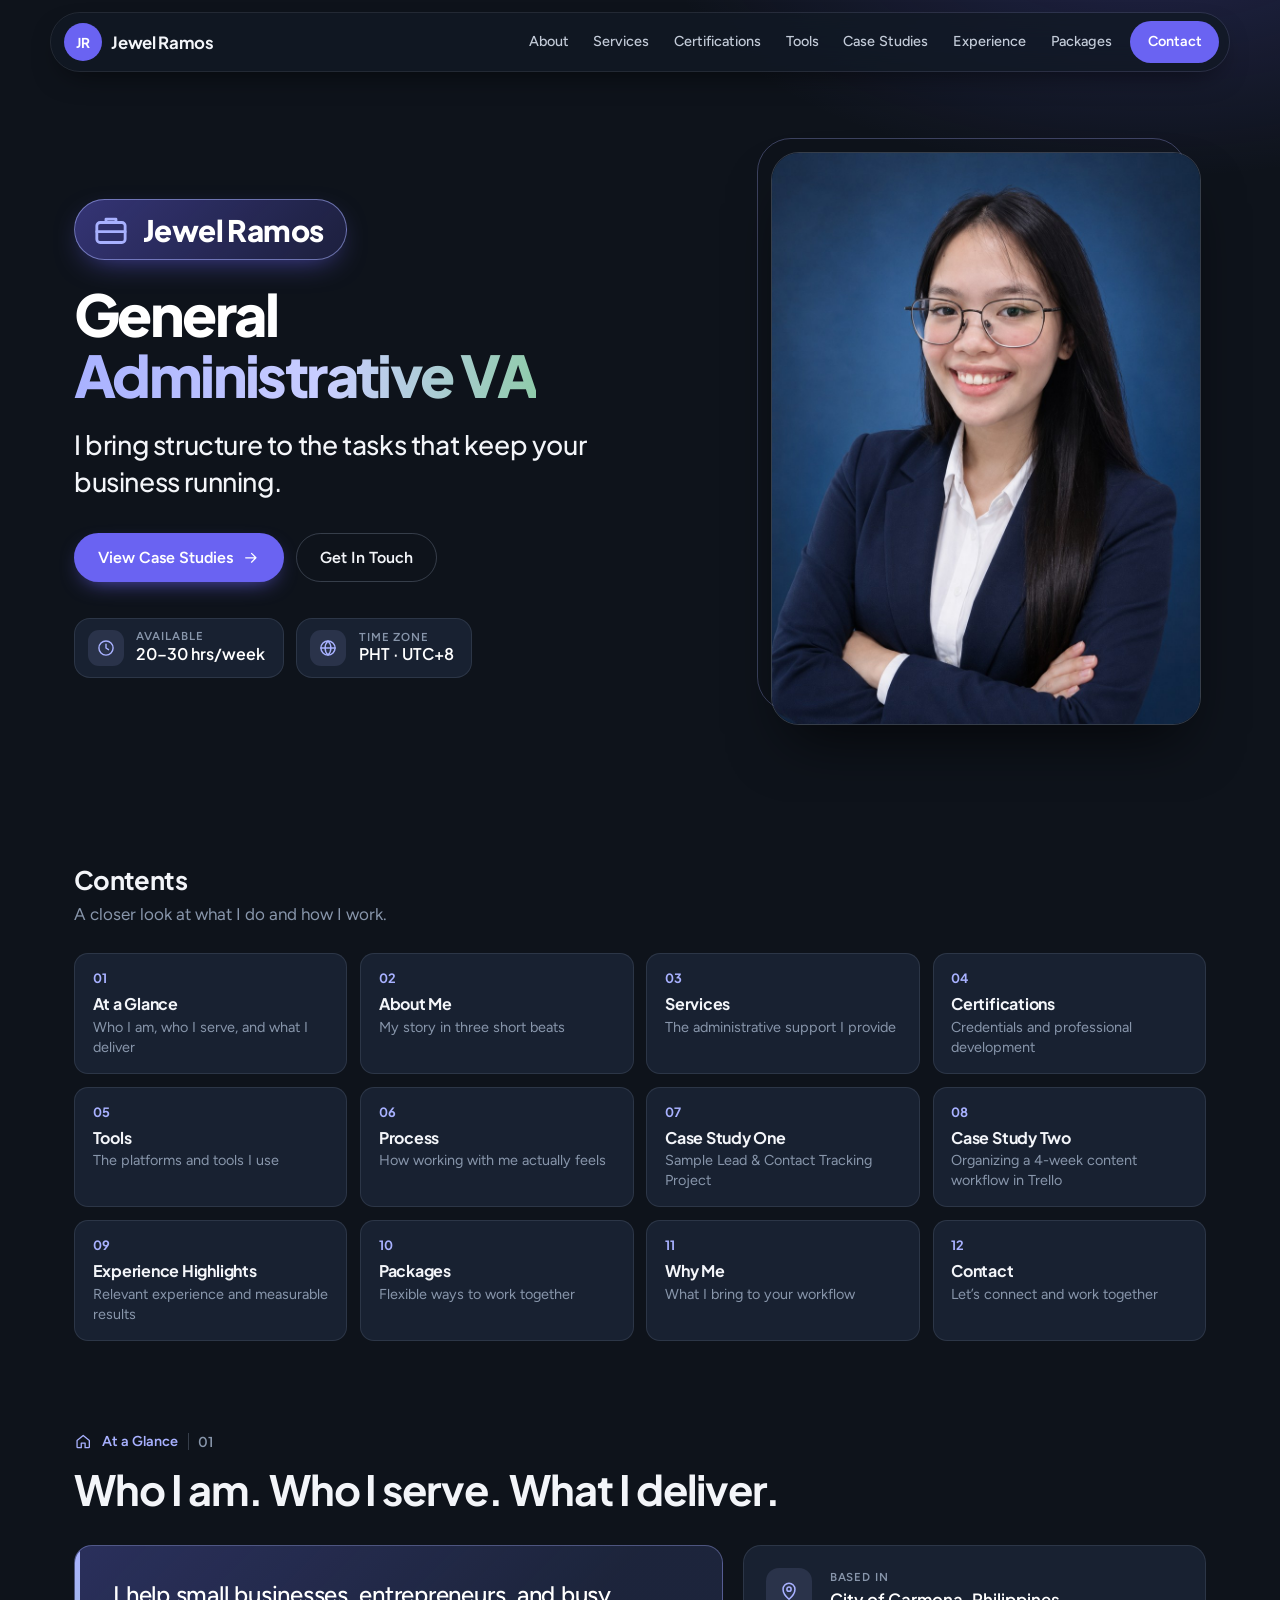
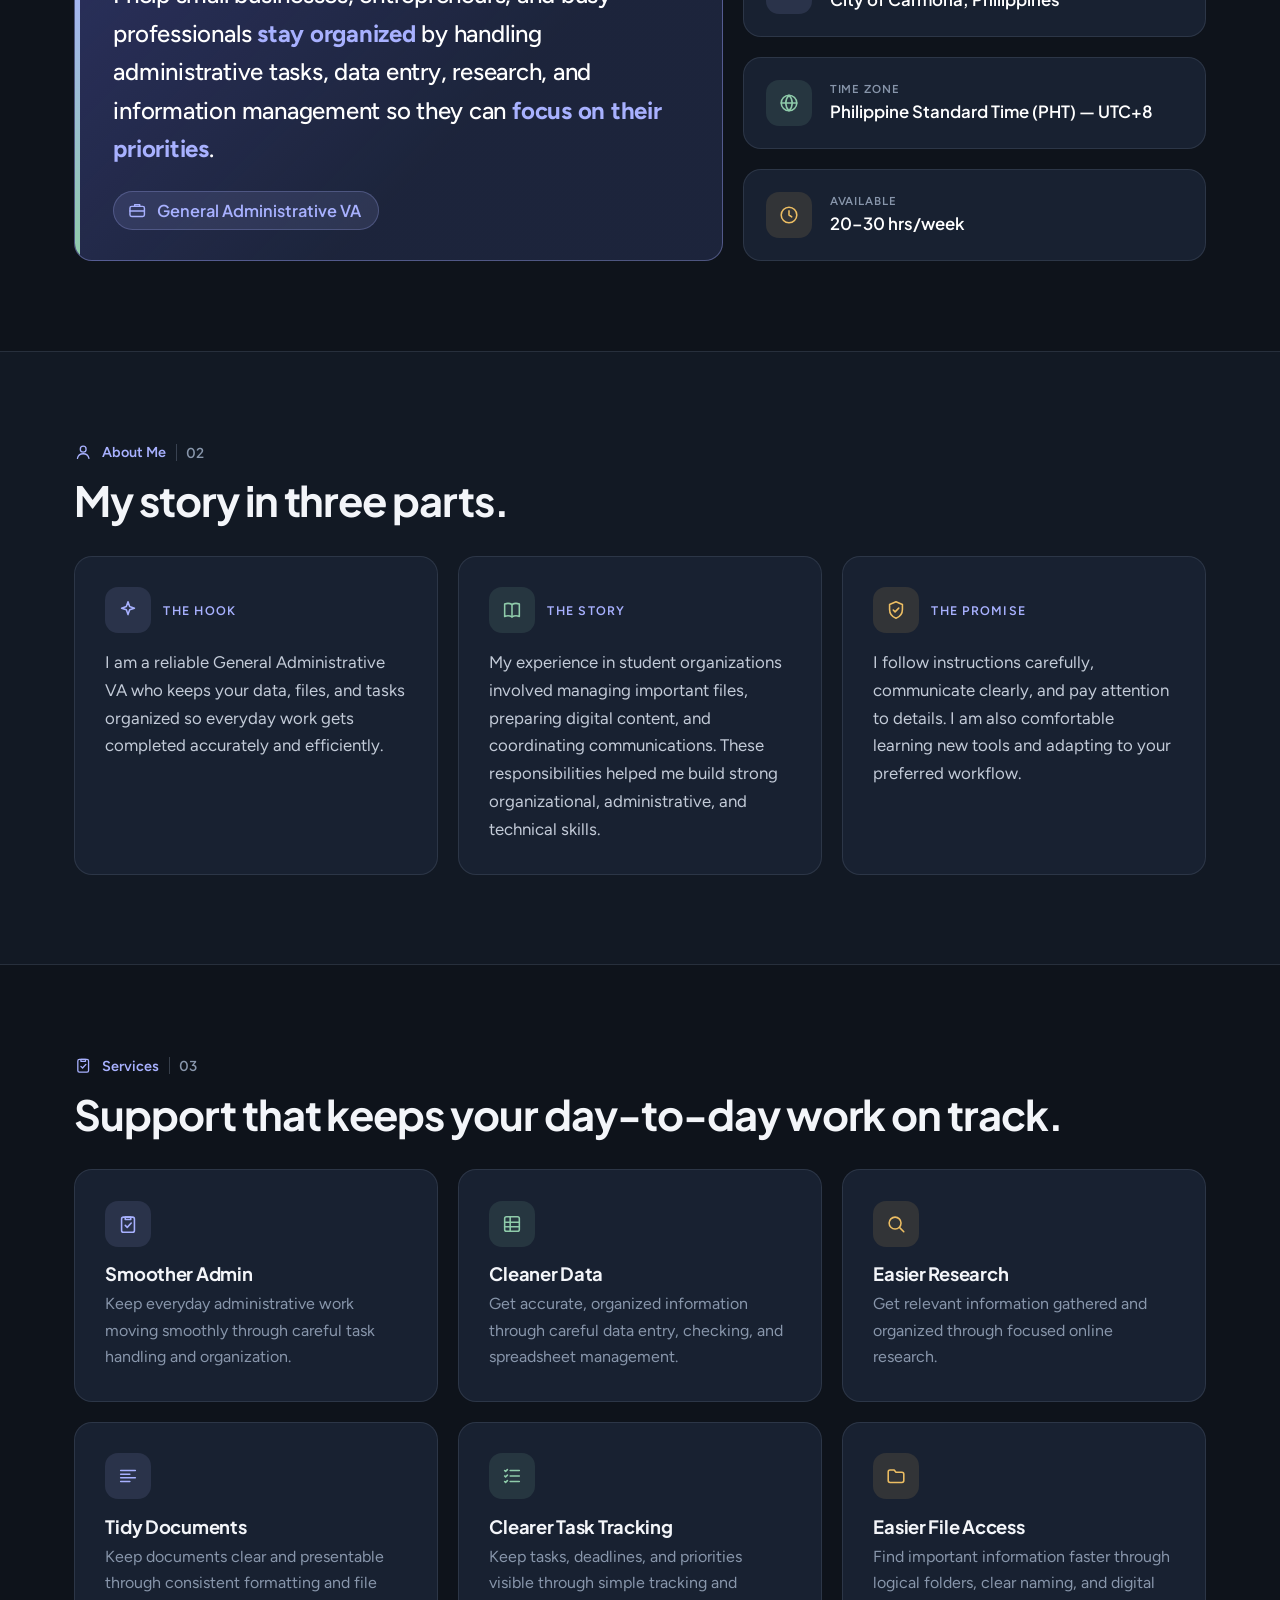
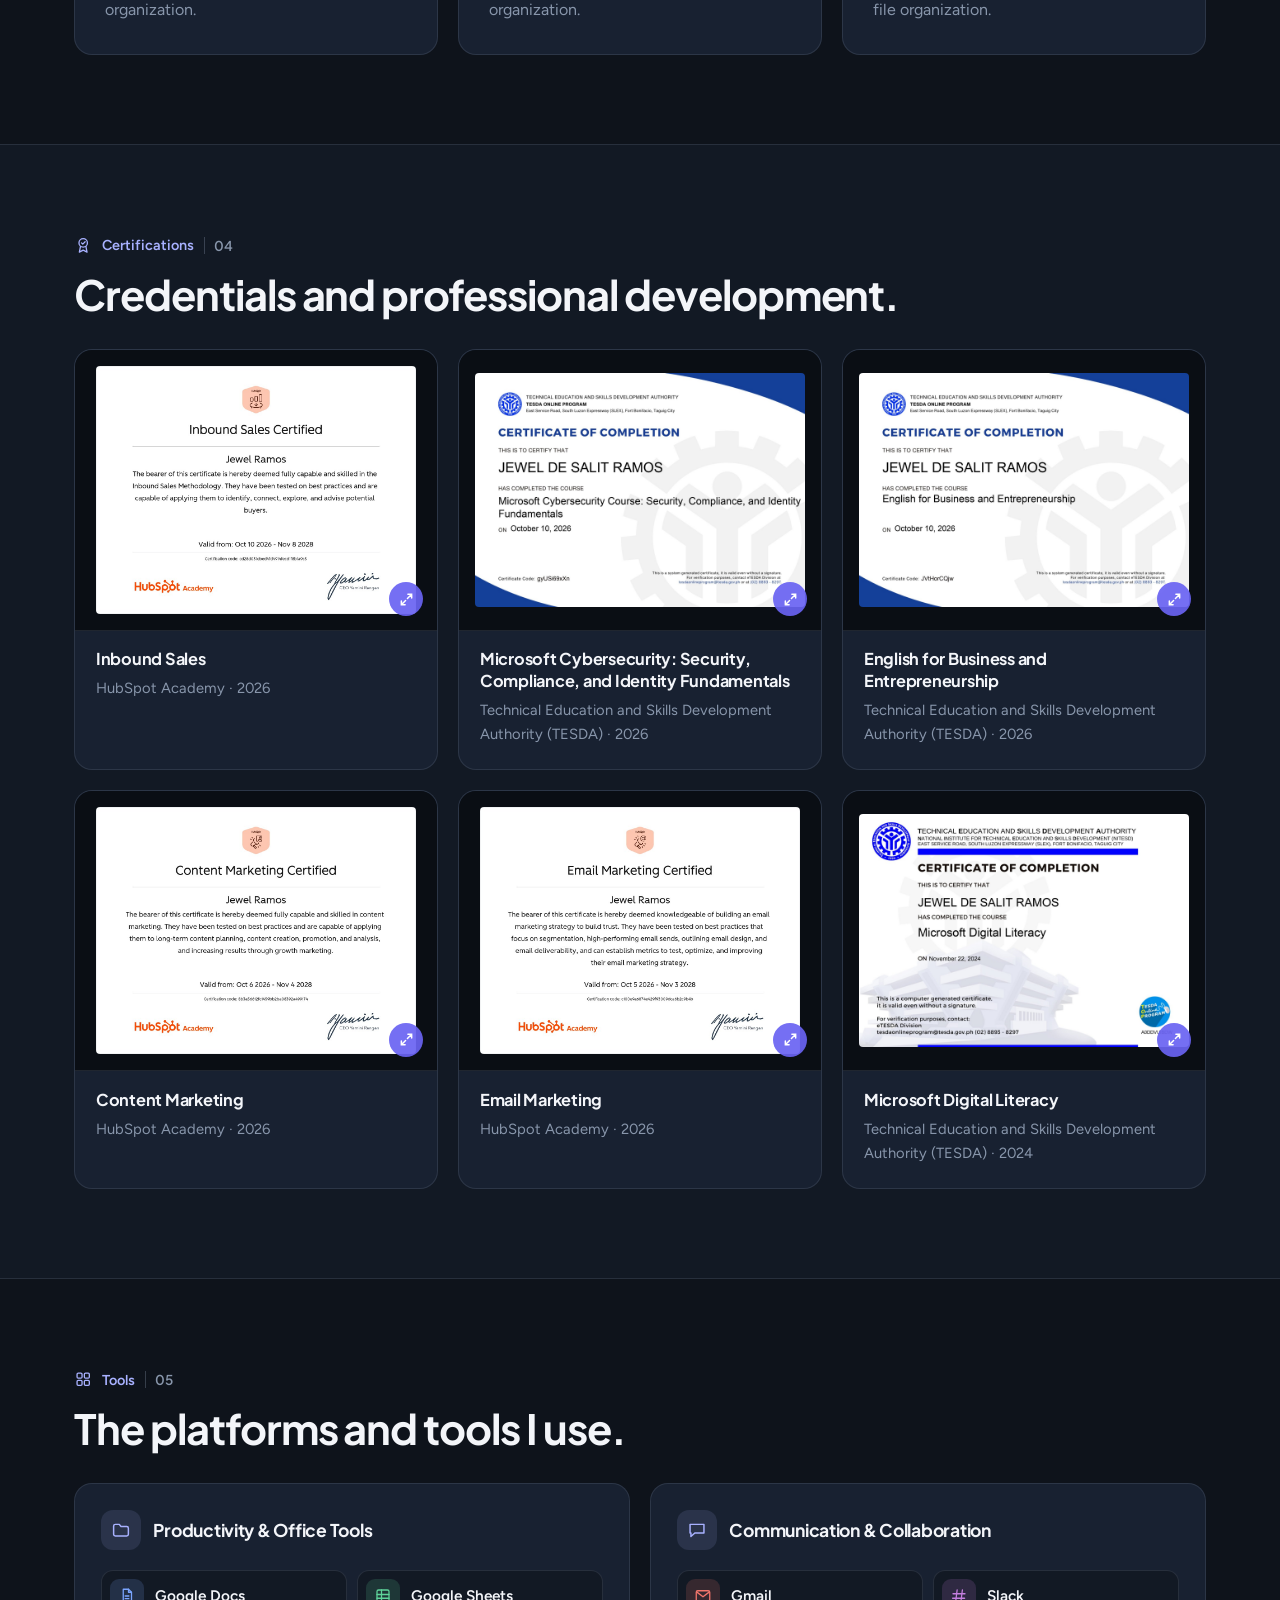
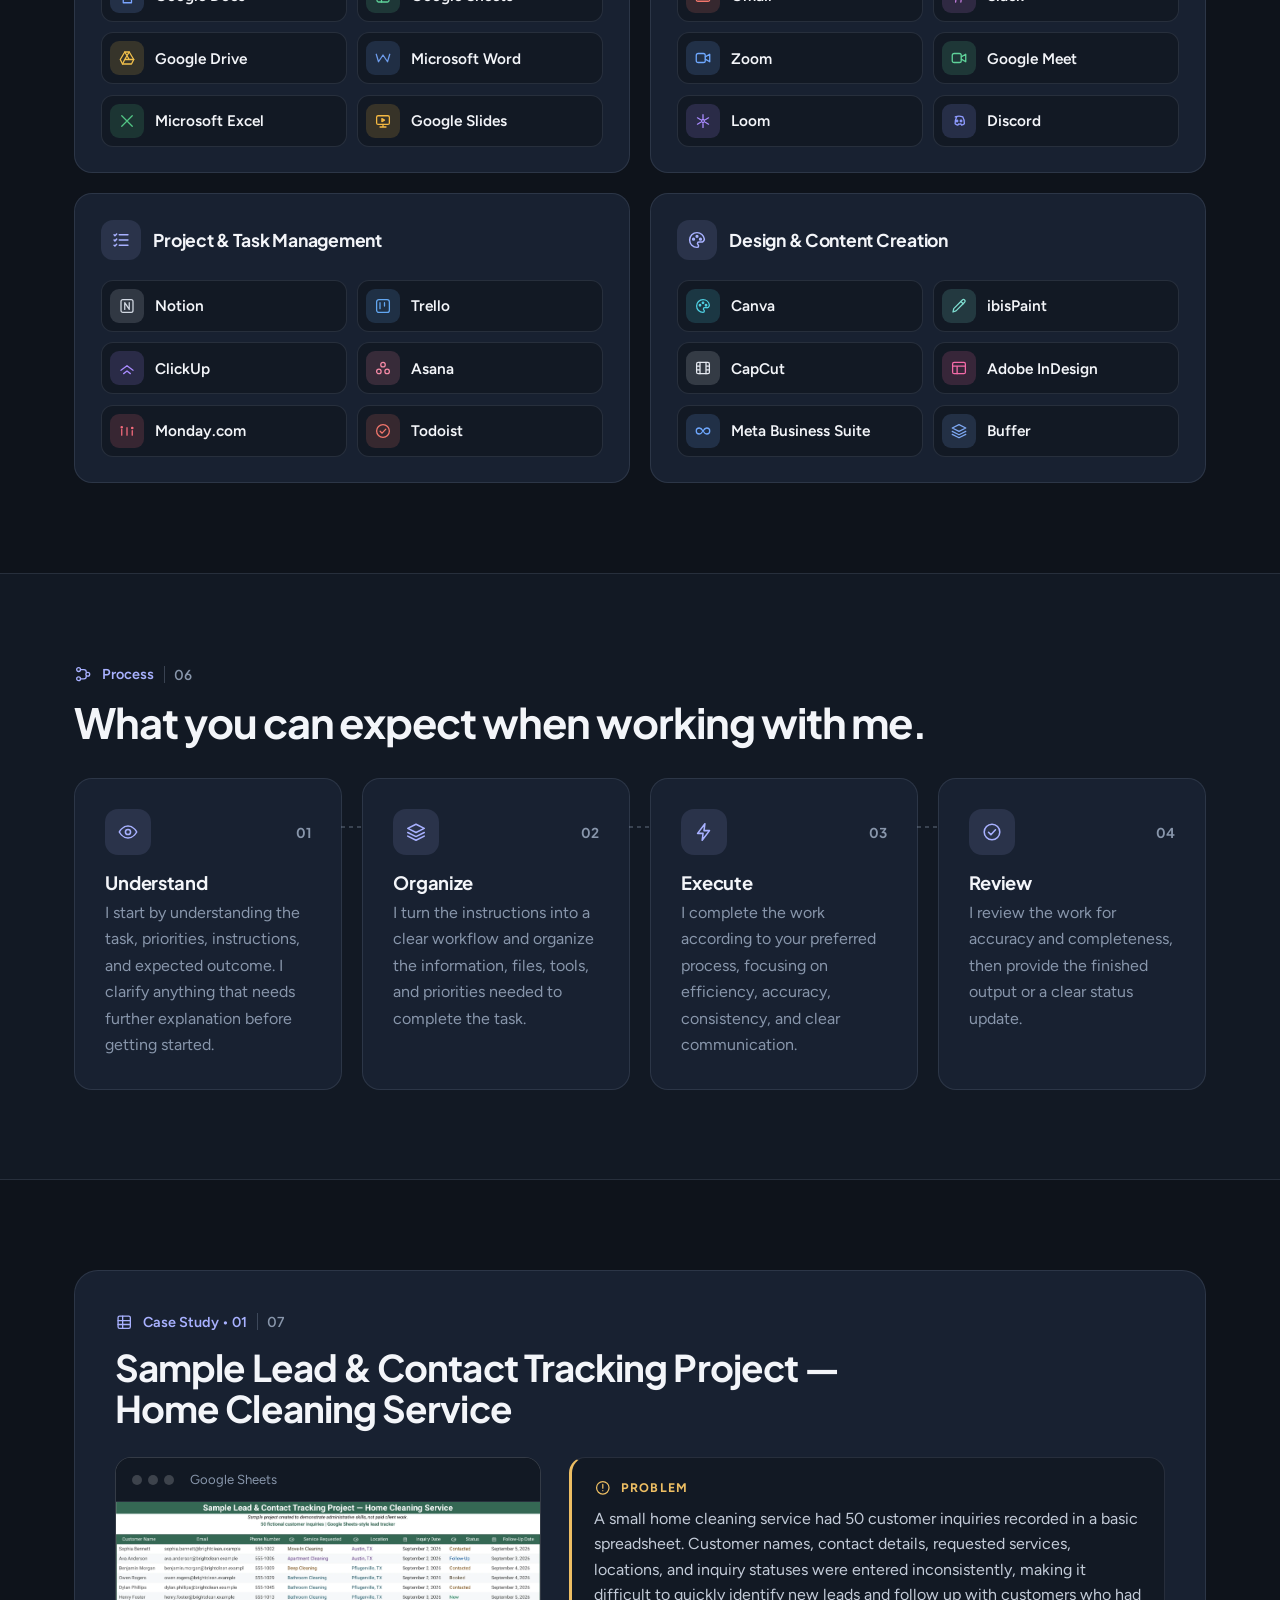
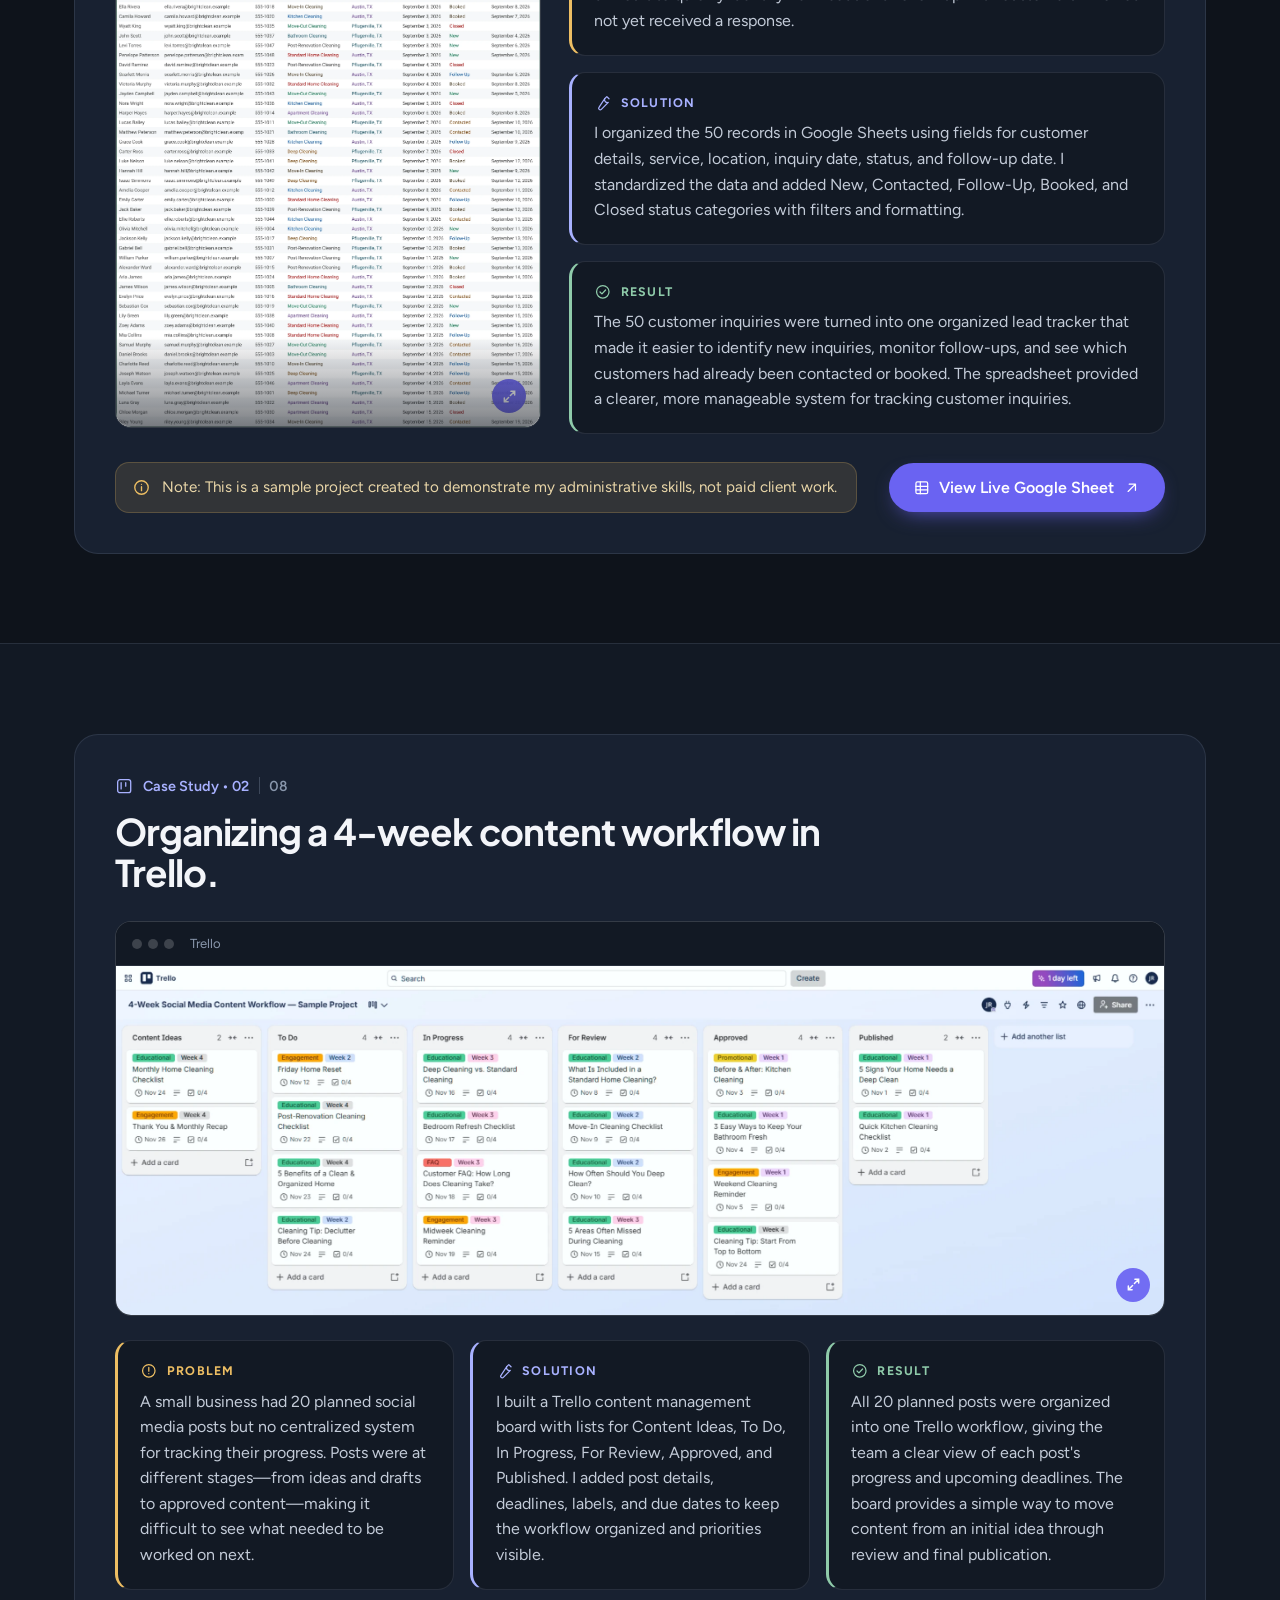
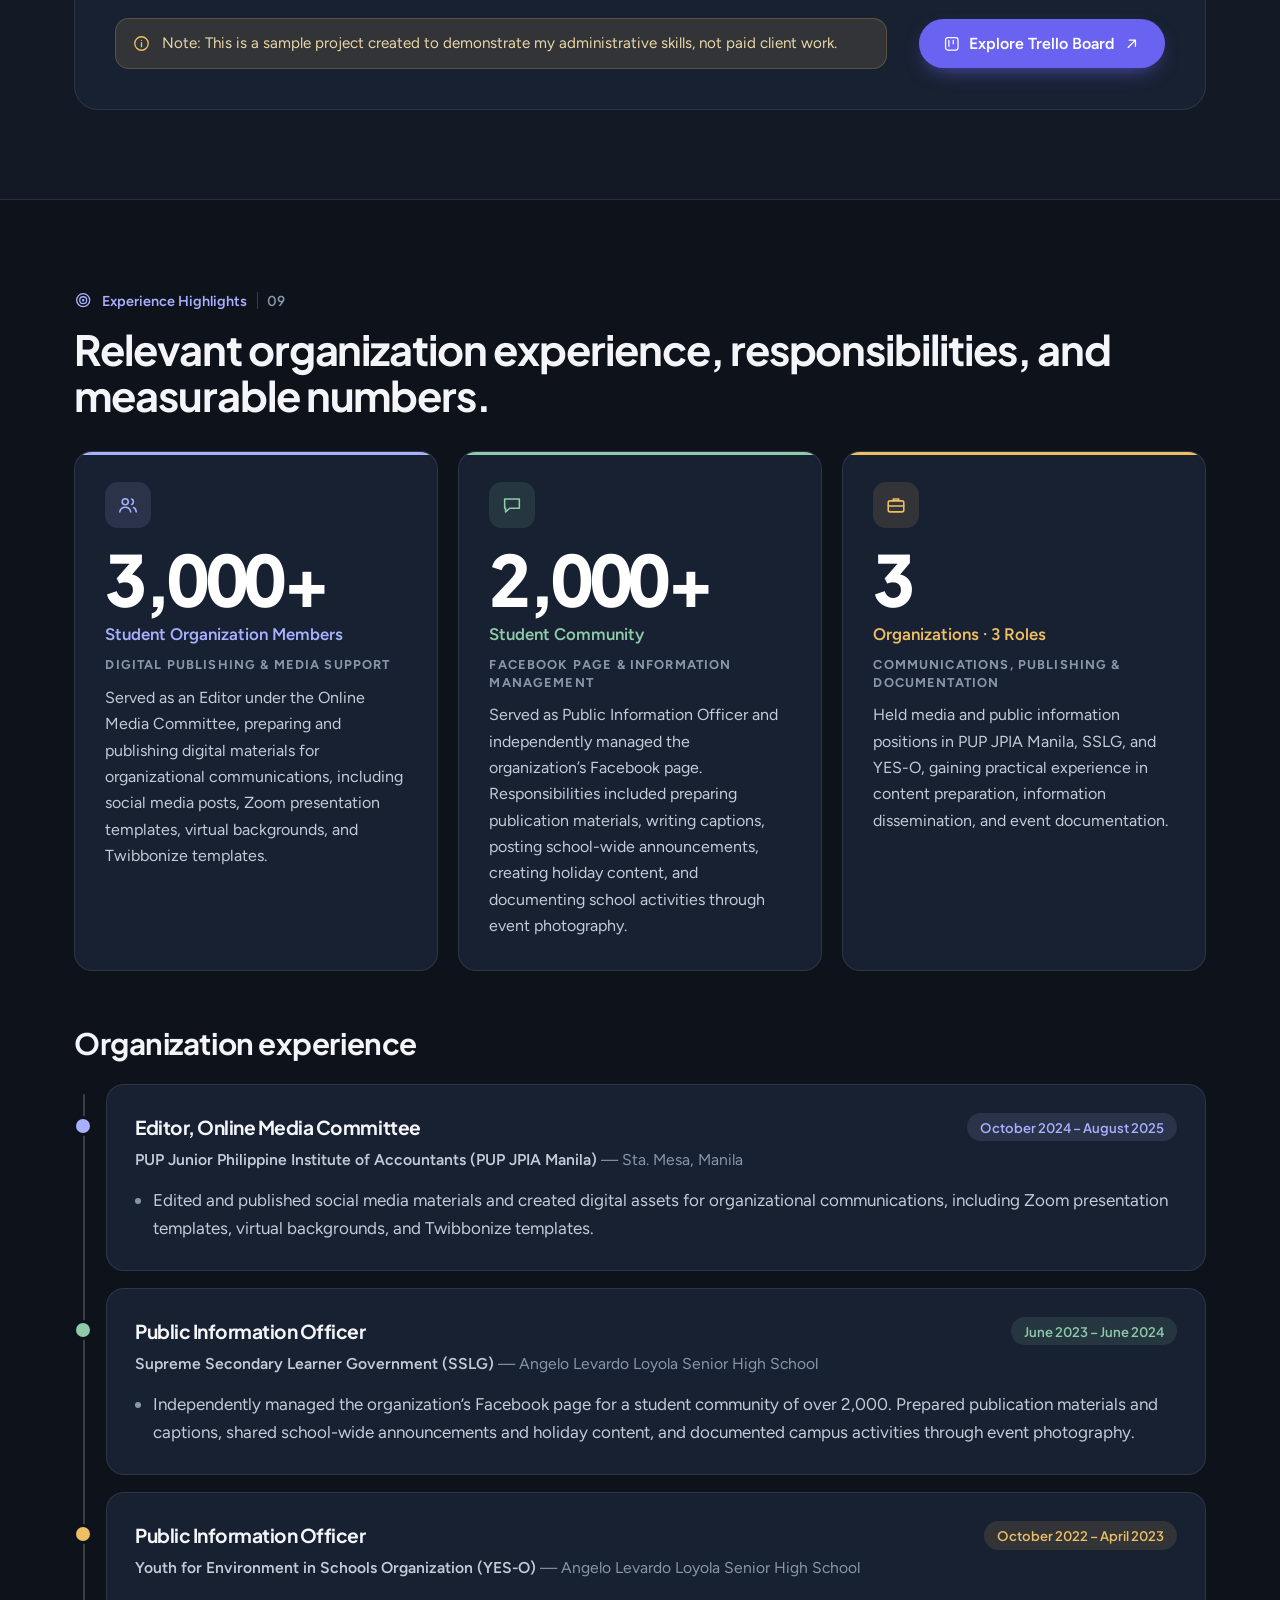
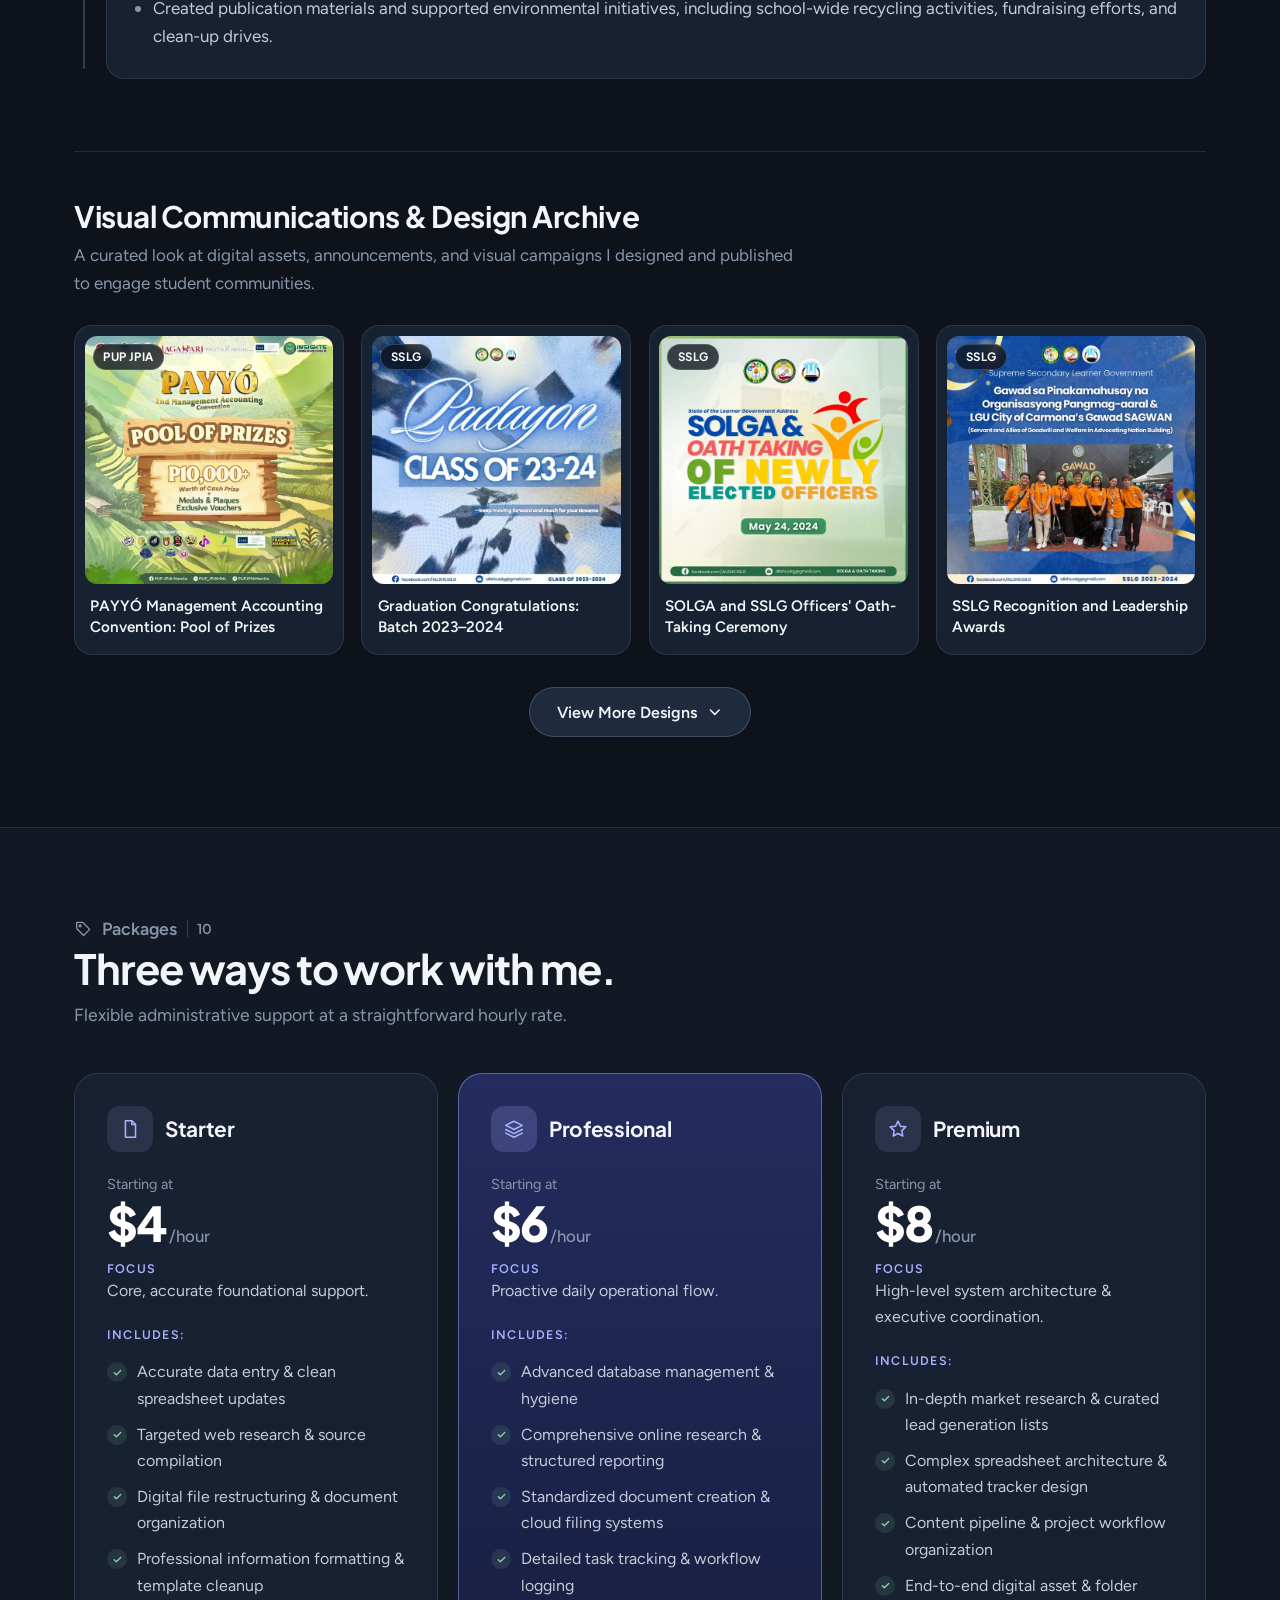
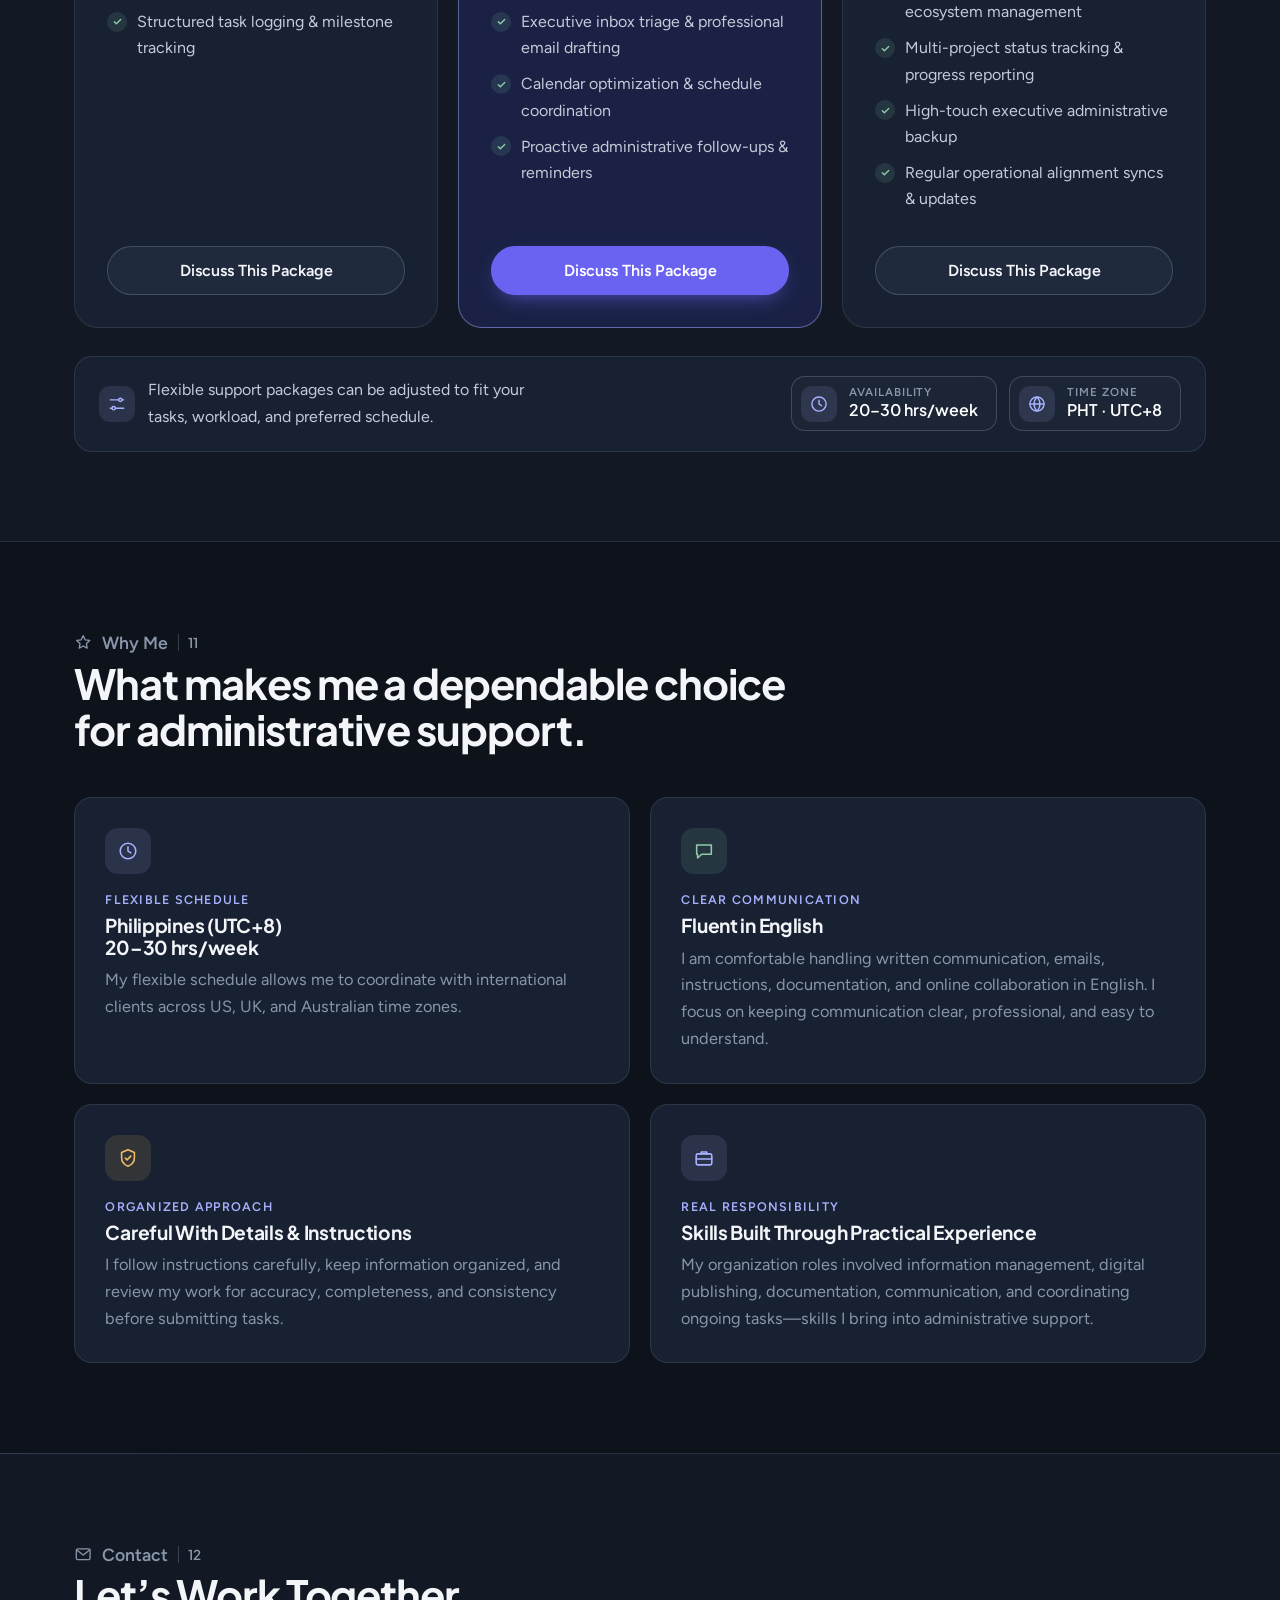
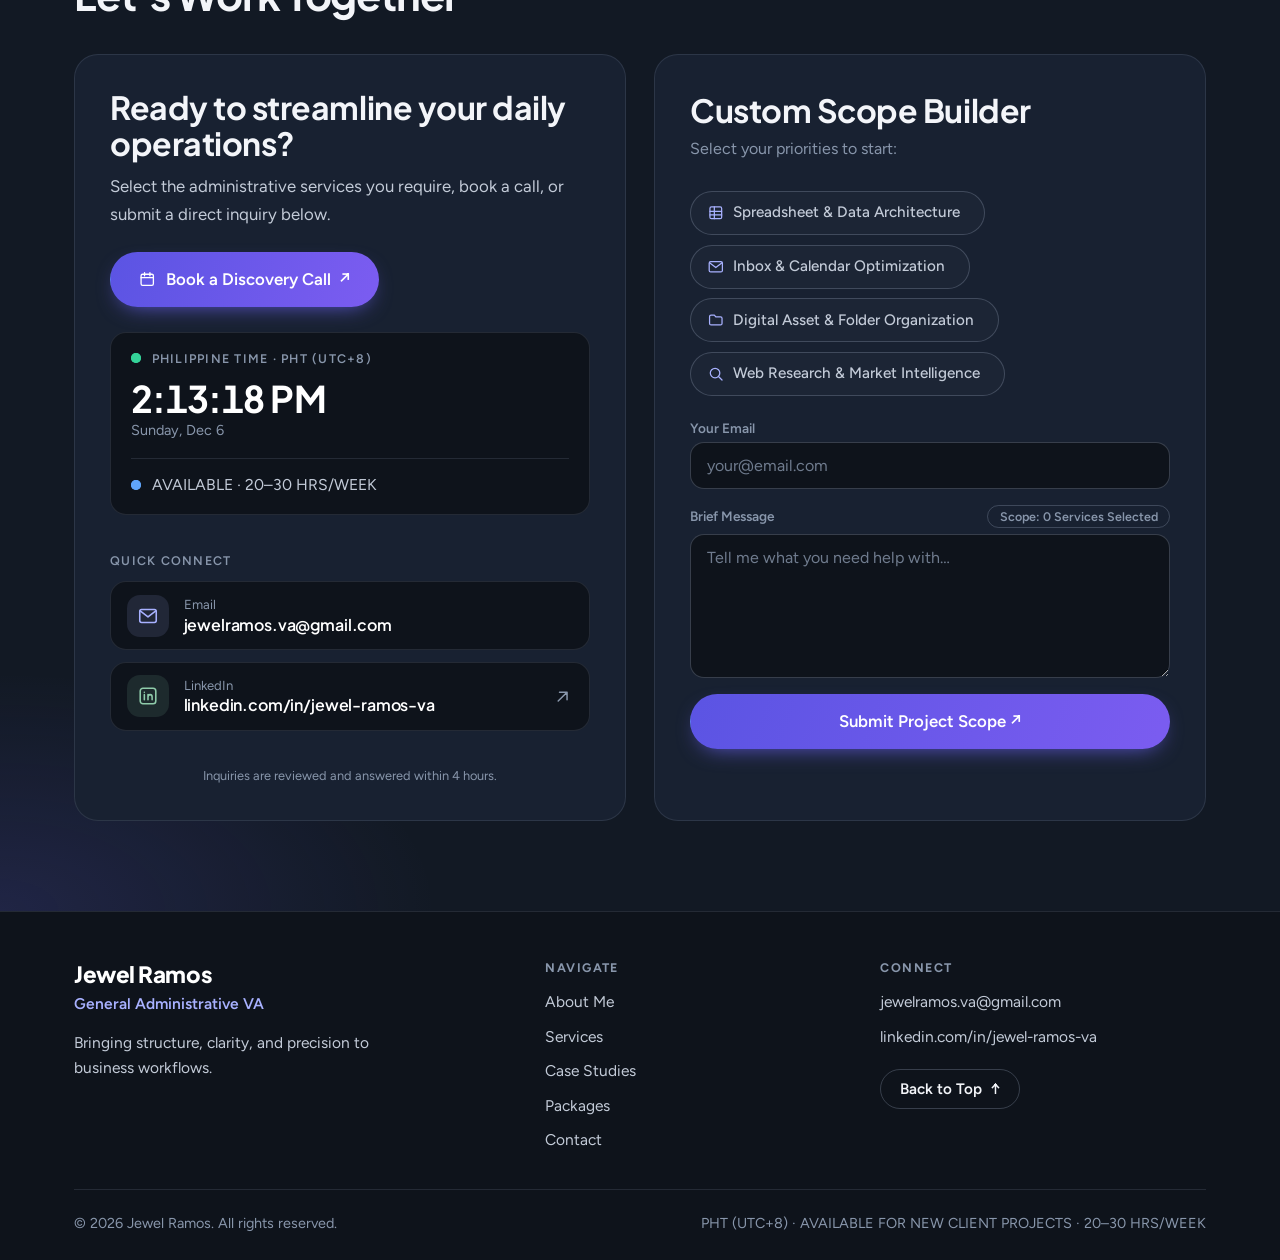
==== commit 339a2498: "Add files via upload" ====
--- a/index.html
+++ b/index.html
@@ -1,4 +1,4 @@
-<!doctype html><html lang="en"><head><meta charset="utf-8"><meta name="viewport" content="width=device-width,initial-scale=1"><title>Jewel Ramos | General Administrative VA</title><meta name="description" content="Jewel Ramos, General Administrative VA. I bring structure to the tasks that keep your business running. Available 20–30 hrs/week, PHT · UTC+8."><link rel="canonical" href="https://jewelramos.github.io/va-portfolio/"><meta property="og:type" content="website"><meta property="og:title" content="Jewel Ramos | General Administrative VA"><meta property="og:description" content="Jewel Ramos, General Administrative VA. I bring structure to the tasks that keep your business running. Available 20–30 hrs/week, PHT · UTC+8."><meta property="og:url" content="https://jewelramos.github.io/va-portfolio/"><meta name="twitter:card" content="summary"><meta name="theme-color" content="#0E131B"><link rel="icon" href="assets/images/favicon.svg" type="image/svg+xml"><link rel="preconnect" href="https://fonts.googleapis.com"><link rel="preconnect" href="https://fonts.gstatic.com" crossorigin><link href="https://fonts.googleapis.com/css2?family=Figtree:wght@400;500;600;700&family=Plus+Jakarta+Sans:wght@500;600;700;800&display=swap" rel="stylesheet"><link rel="stylesheet" href="assets/css/style.css"></head><body><svg width="0" height="0" style="position:absolute" aria-hidden="true" focusable="false"><defs>
+<!doctype html><html lang="en"><head><meta charset="utf-8"><meta name="viewport" content="width=device-width,initial-scale=1"><title>Jewel Ramos | General Administrative VA</title><meta name="description" content="Jewel Ramos, General Administrative VA. I bring structure to the tasks that keep your business running. Available 20–30 hrs/week, PHT · UTC+8."><link rel="canonical" href="https://jewelramos.github.io/va-portfolio/"><meta property="og:type" content="website"><meta property="og:title" content="Jewel Ramos | General Administrative VA"><meta property="og:description" content="Jewel Ramos, General Administrative VA. I bring structure to the tasks that keep your business running. Available 20–30 hrs/week, PHT · UTC+8."><meta property="og:url" content="https://jewelramos.github.io/va-portfolio/"><meta property="og:image" content="https://jewelramos.github.io/va-portfolio/assets/images/og-cover.jpg"><meta property="og:image:width" content="1200"><meta property="og:image:height" content="630"><meta property="og:image:alt" content="Jewel Ramos, General Administrative VA, available 20–30 hrs/week"><meta name="twitter:card" content="summary_large_image"><meta name="twitter:image" content="https://jewelramos.github.io/va-portfolio/assets/images/og-cover.jpg"><meta name="theme-color" content="#0E131B"><link rel="icon" href="assets/images/favicon.svg" type="image/svg+xml"><link rel="preconnect" href="https://fonts.googleapis.com"><link rel="preconnect" href="https://fonts.gstatic.com" crossorigin><link href="https://fonts.googleapis.com/css2?family=Figtree:wght@400;500;600;700&family=Plus+Jakarta+Sans:wght@500;600;700;800&display=swap" rel="stylesheet"><link rel="stylesheet" href="assets/css/style.css"></head><body><svg width="0" height="0" style="position:absolute" aria-hidden="true" focusable="false"><defs>
 <symbol id="i-docs" viewBox="0 0 24 24"><path d="M7 3h7l4 4v14H7z"/><path d="M14 3v4h4M9.5 12h5M9.5 15.5h5"/></symbol>
 <symbol id="i-sheets" viewBox="0 0 24 24"><rect x="4" y="4" width="16" height="16" rx="2"/><path d="M4 10h16M4 15h16M10 4v16"/></symbol>
 <symbol id="i-drive" viewBox="0 0 24 24"><path d="M9 4h6l6 10-3 6H6l-3-6z"/><path d="M9 4l6 10M15 4L9 14M6 20l3-6h12"/></symbol>
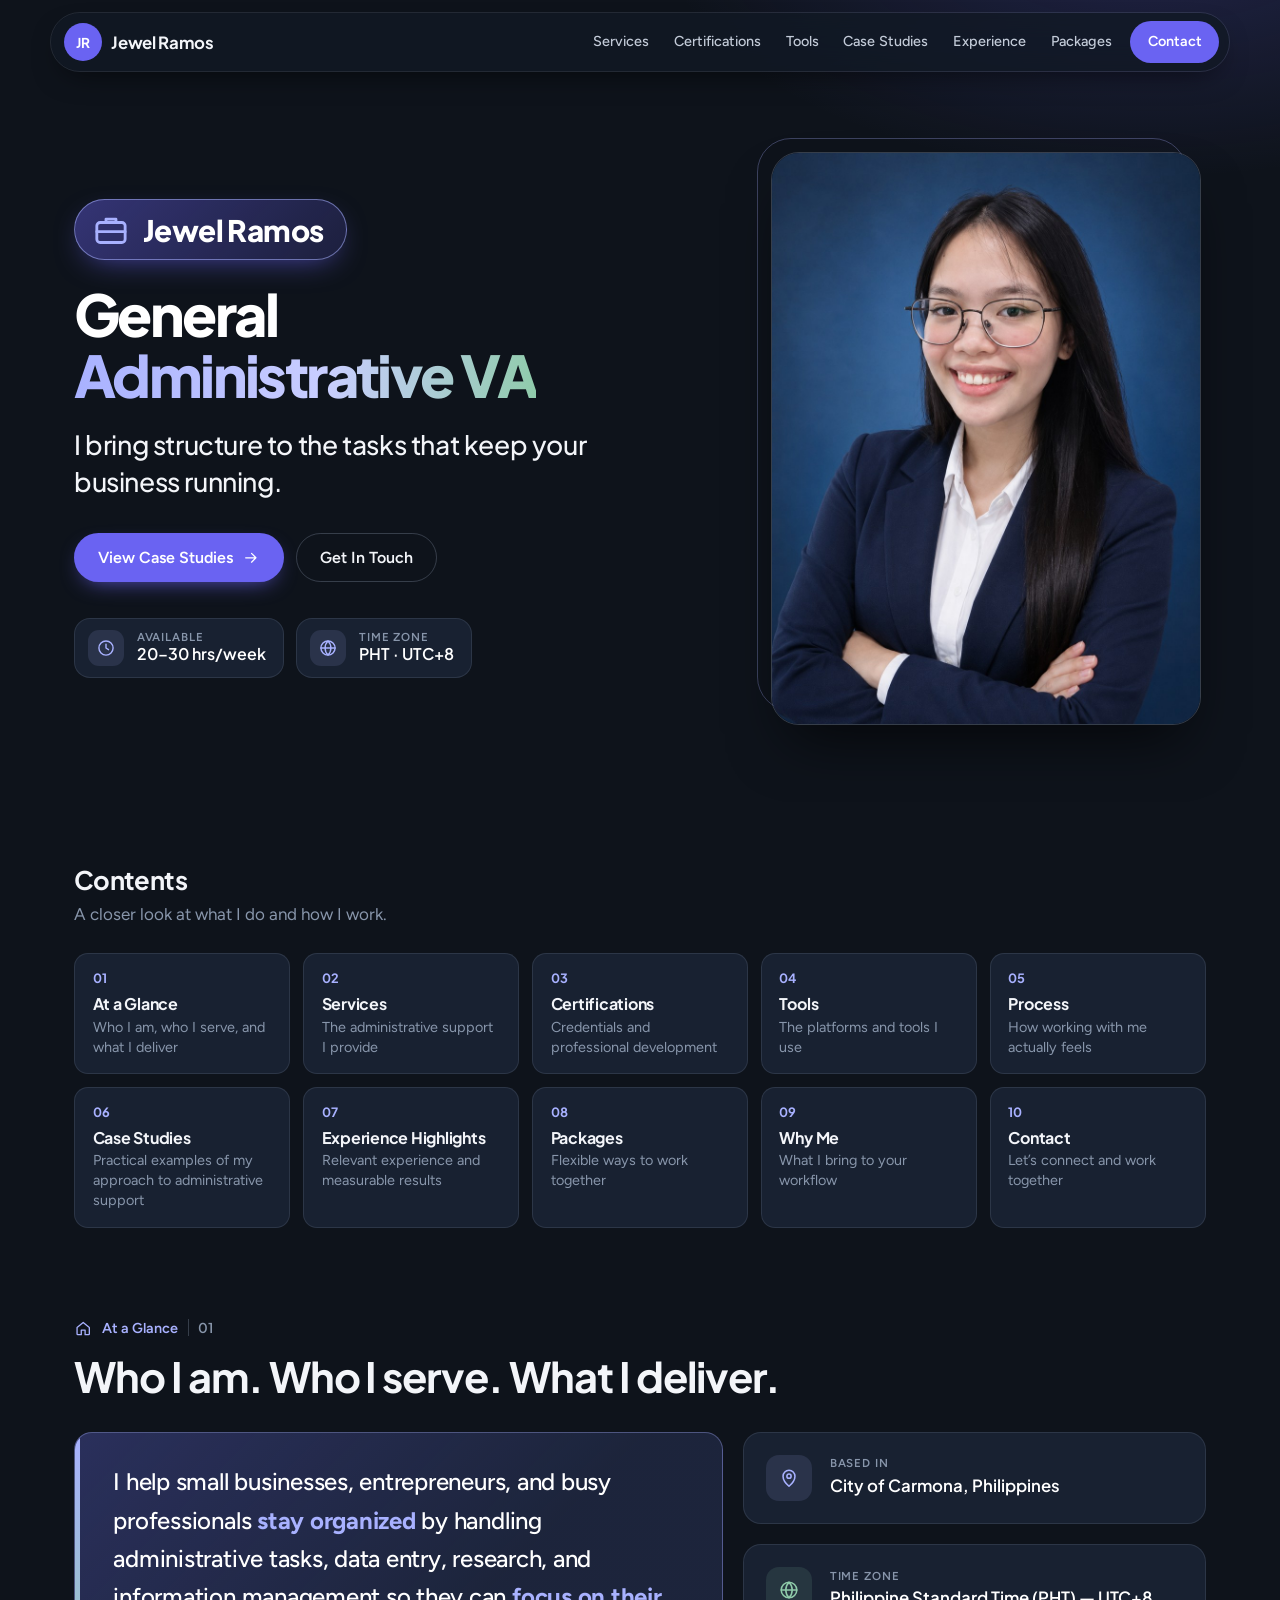
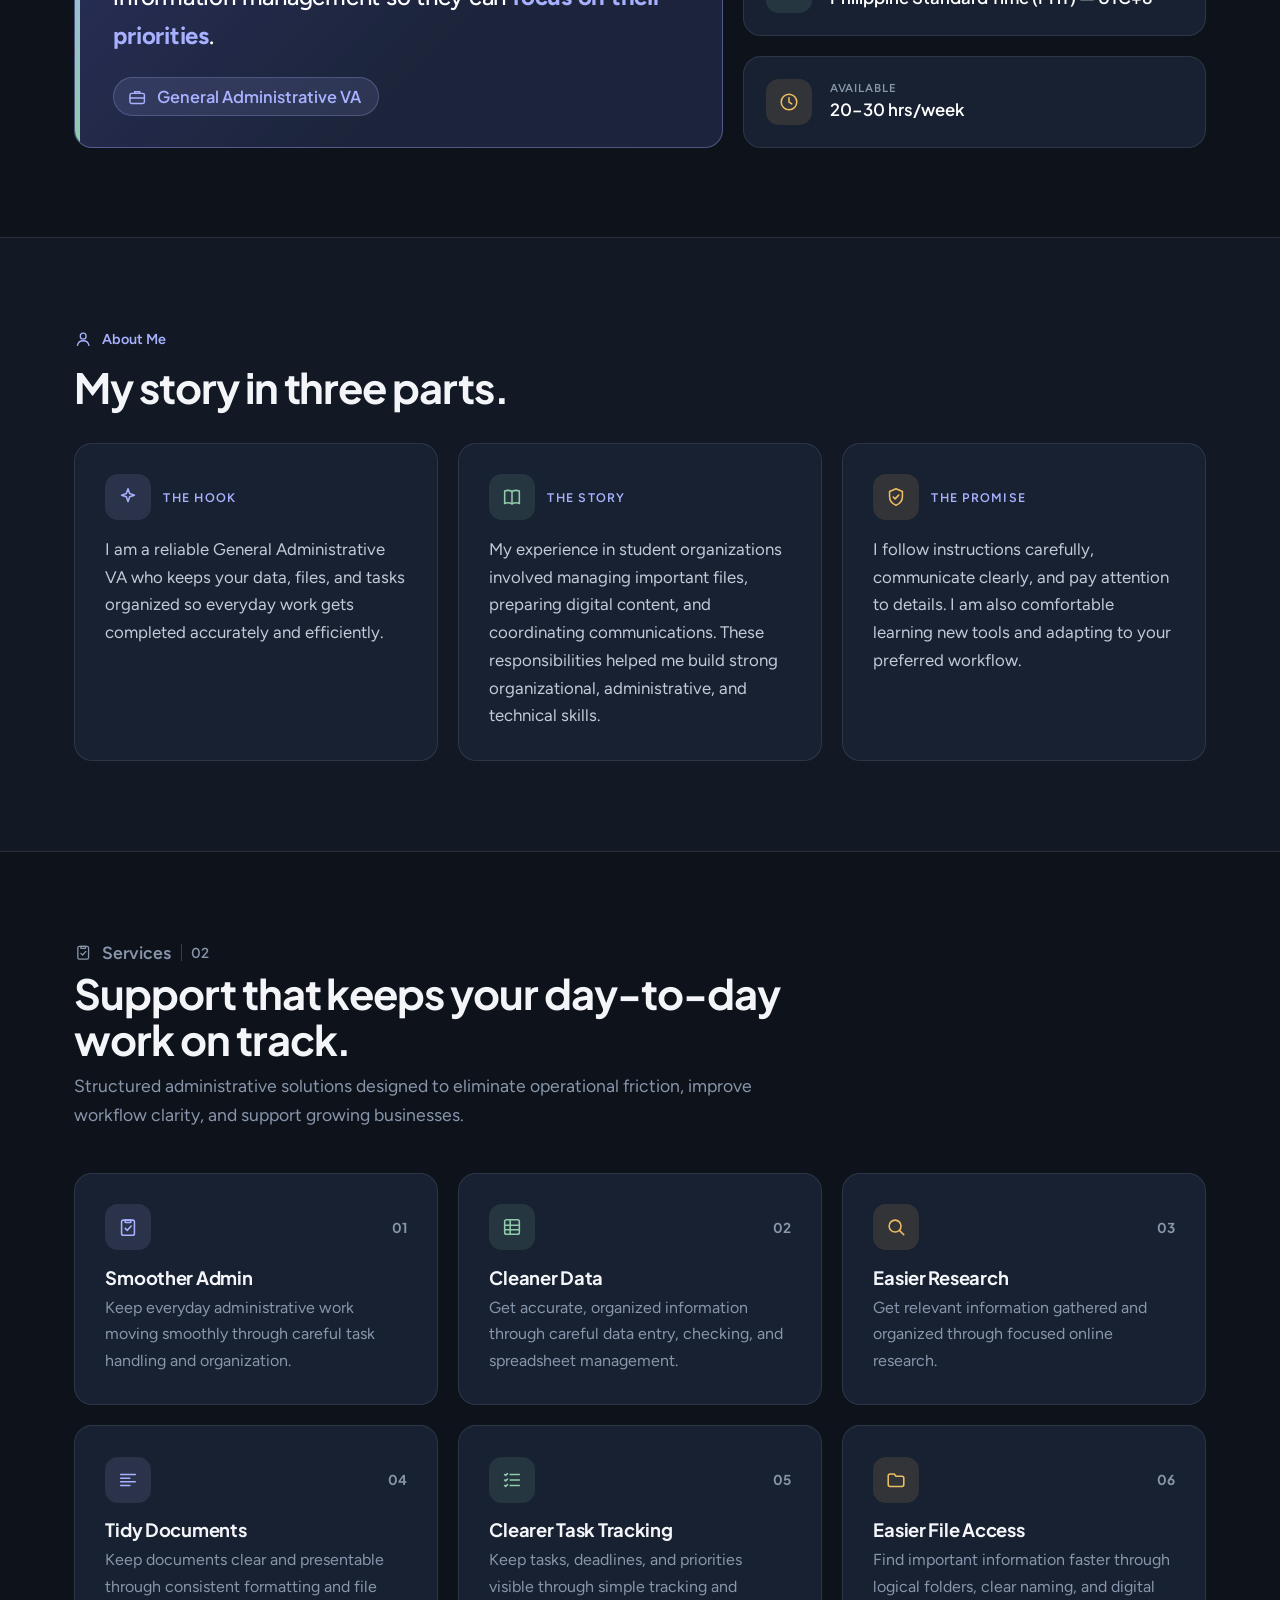
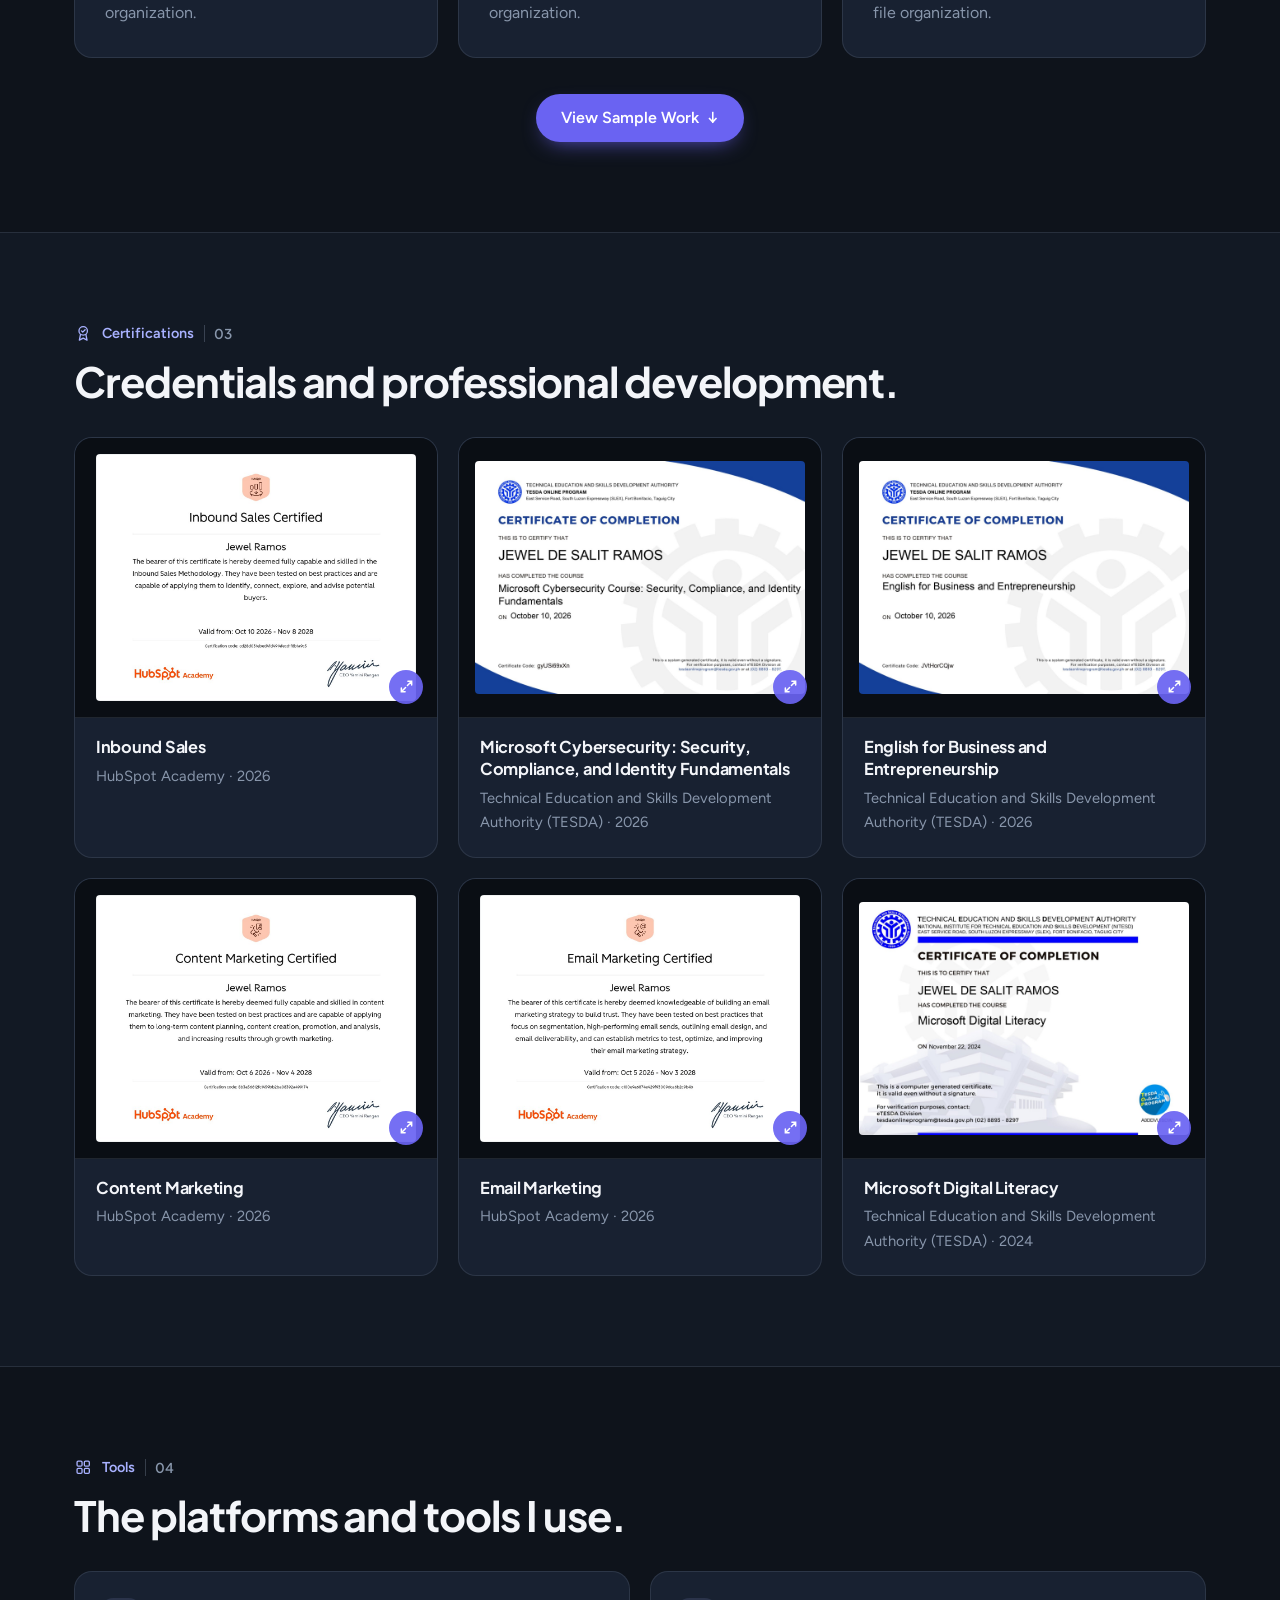
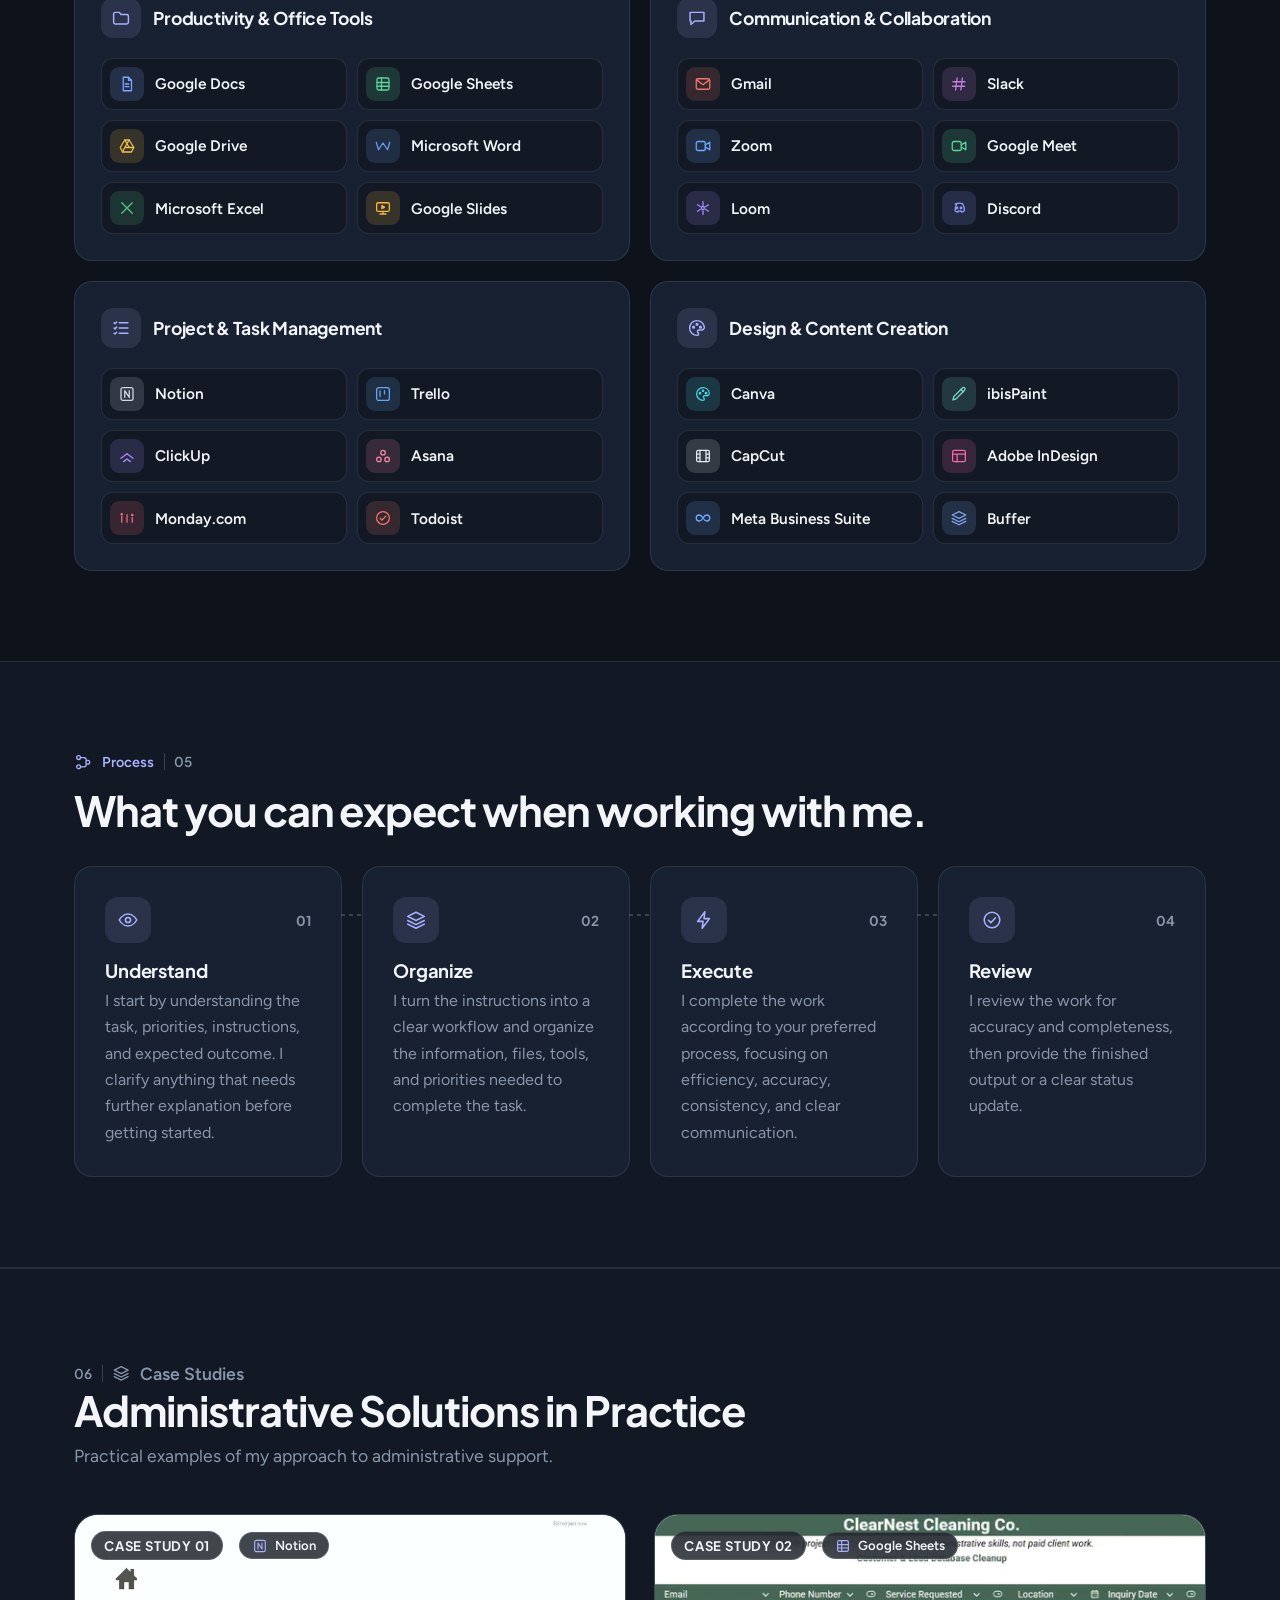
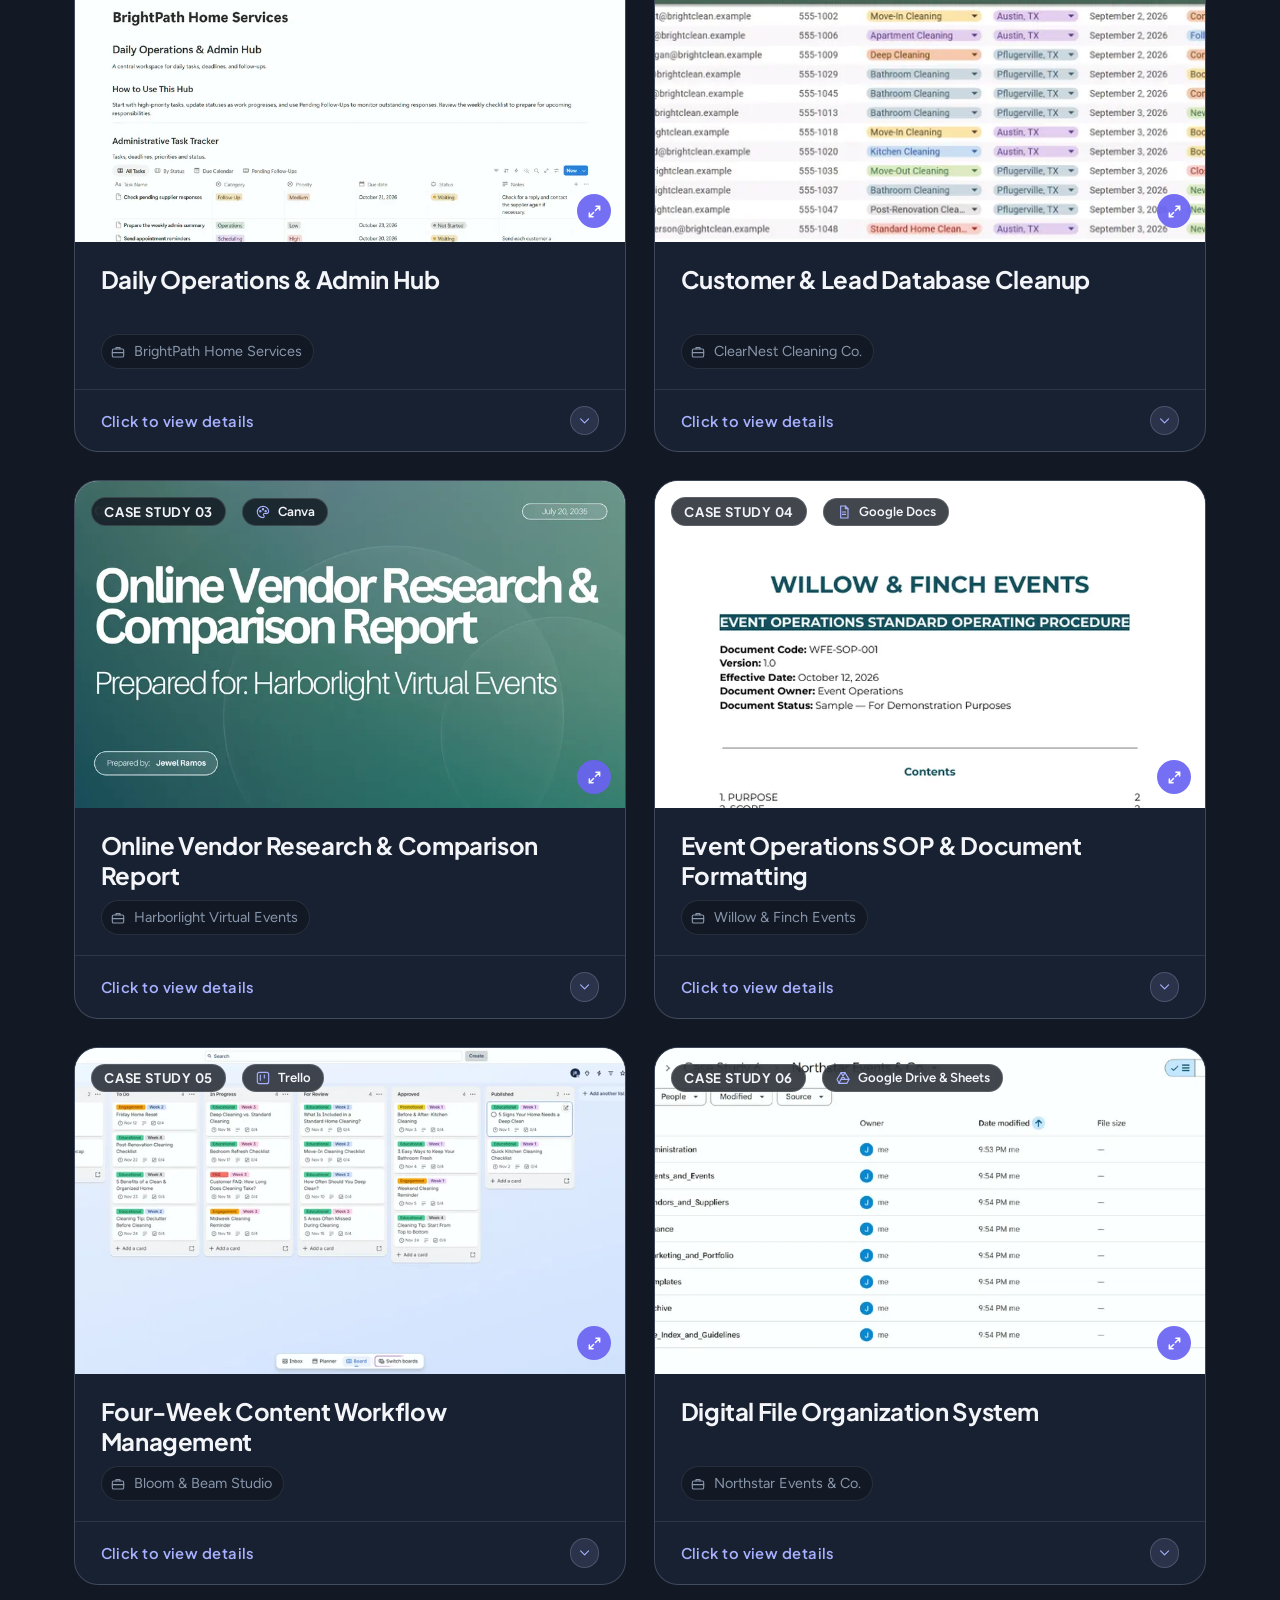
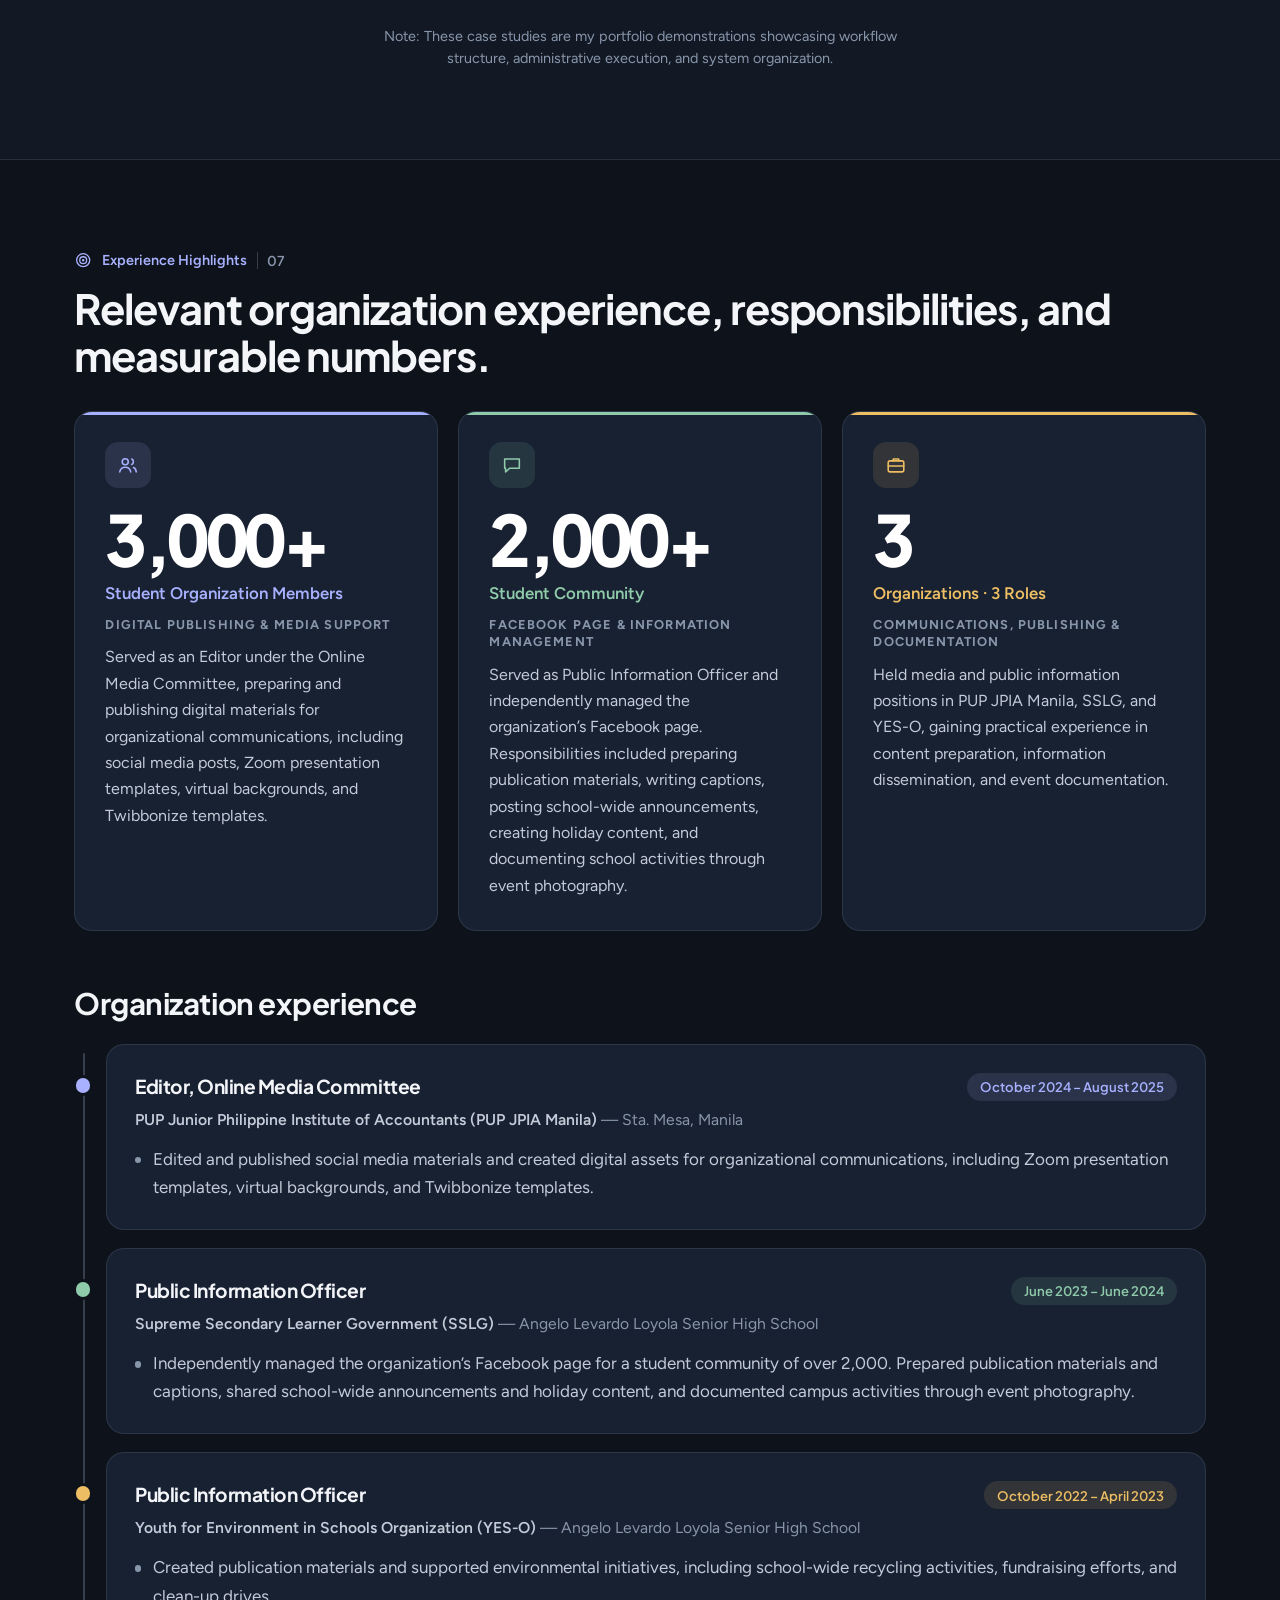
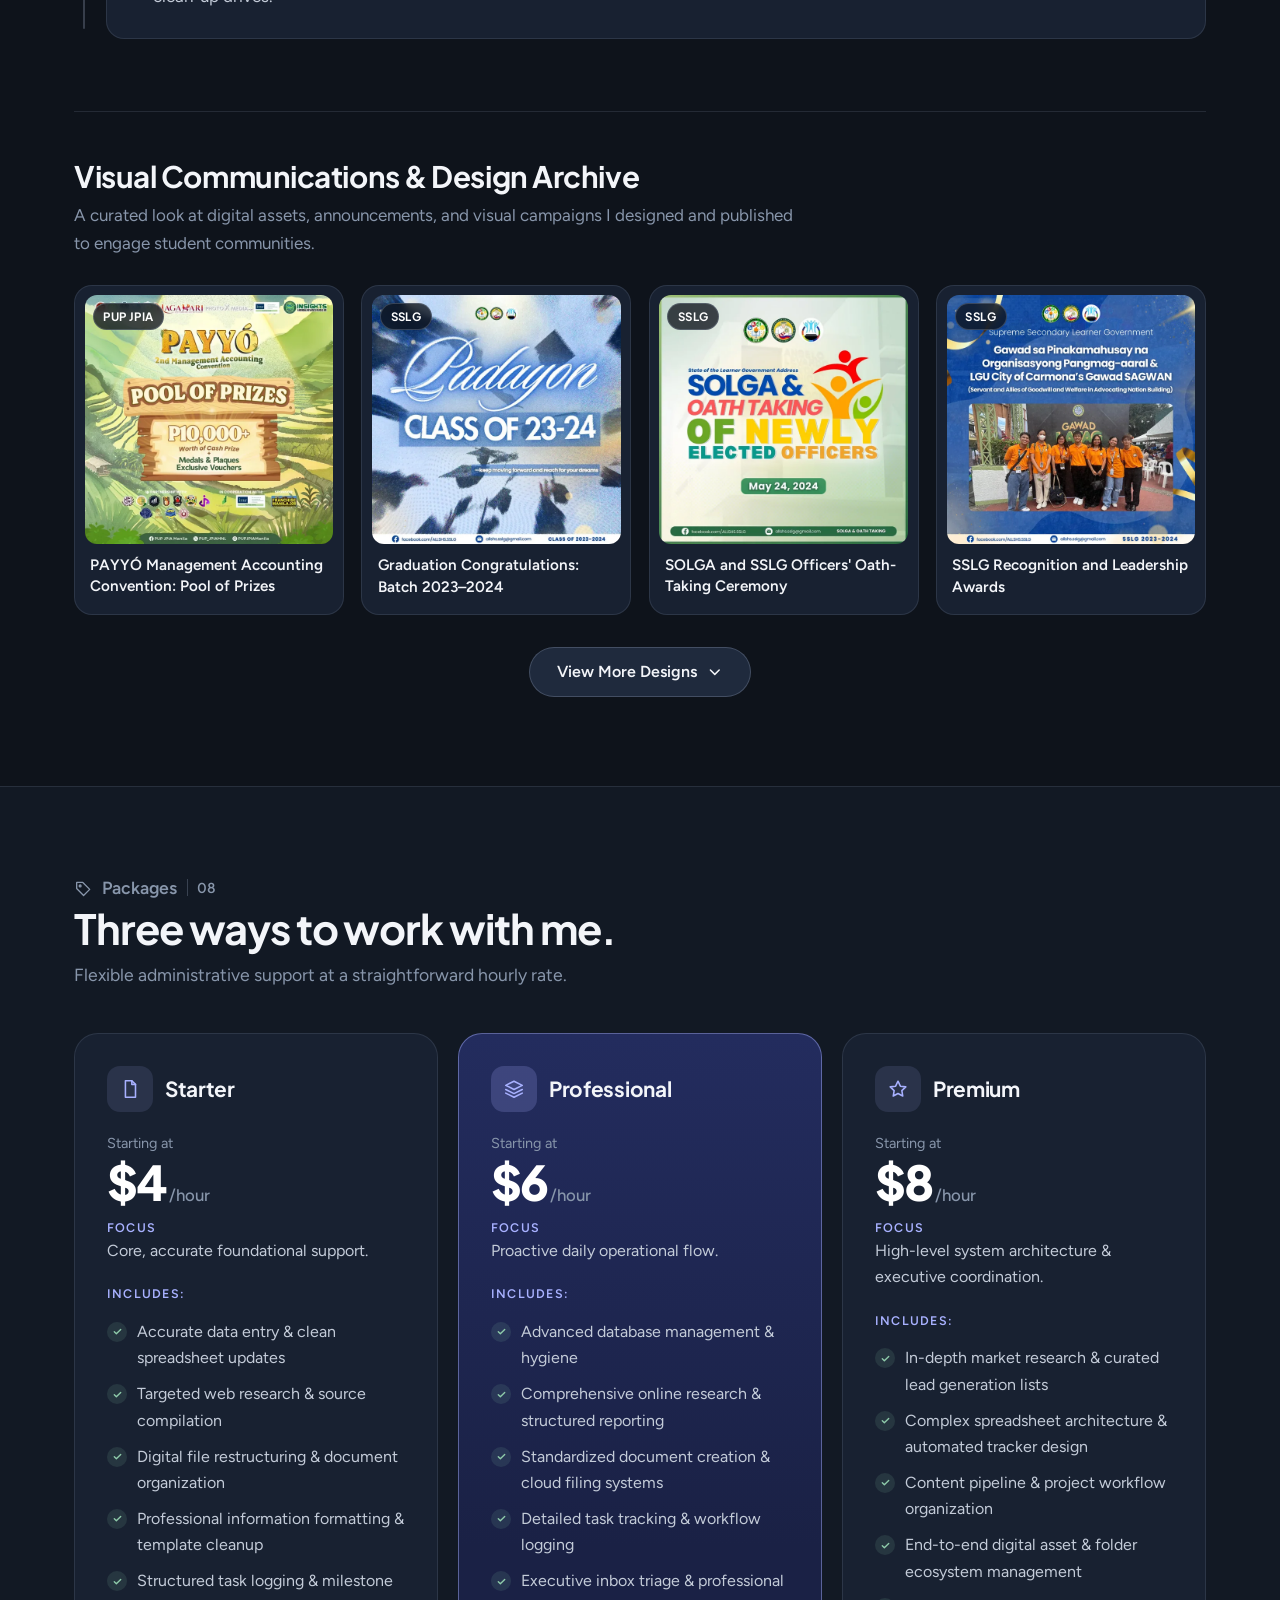
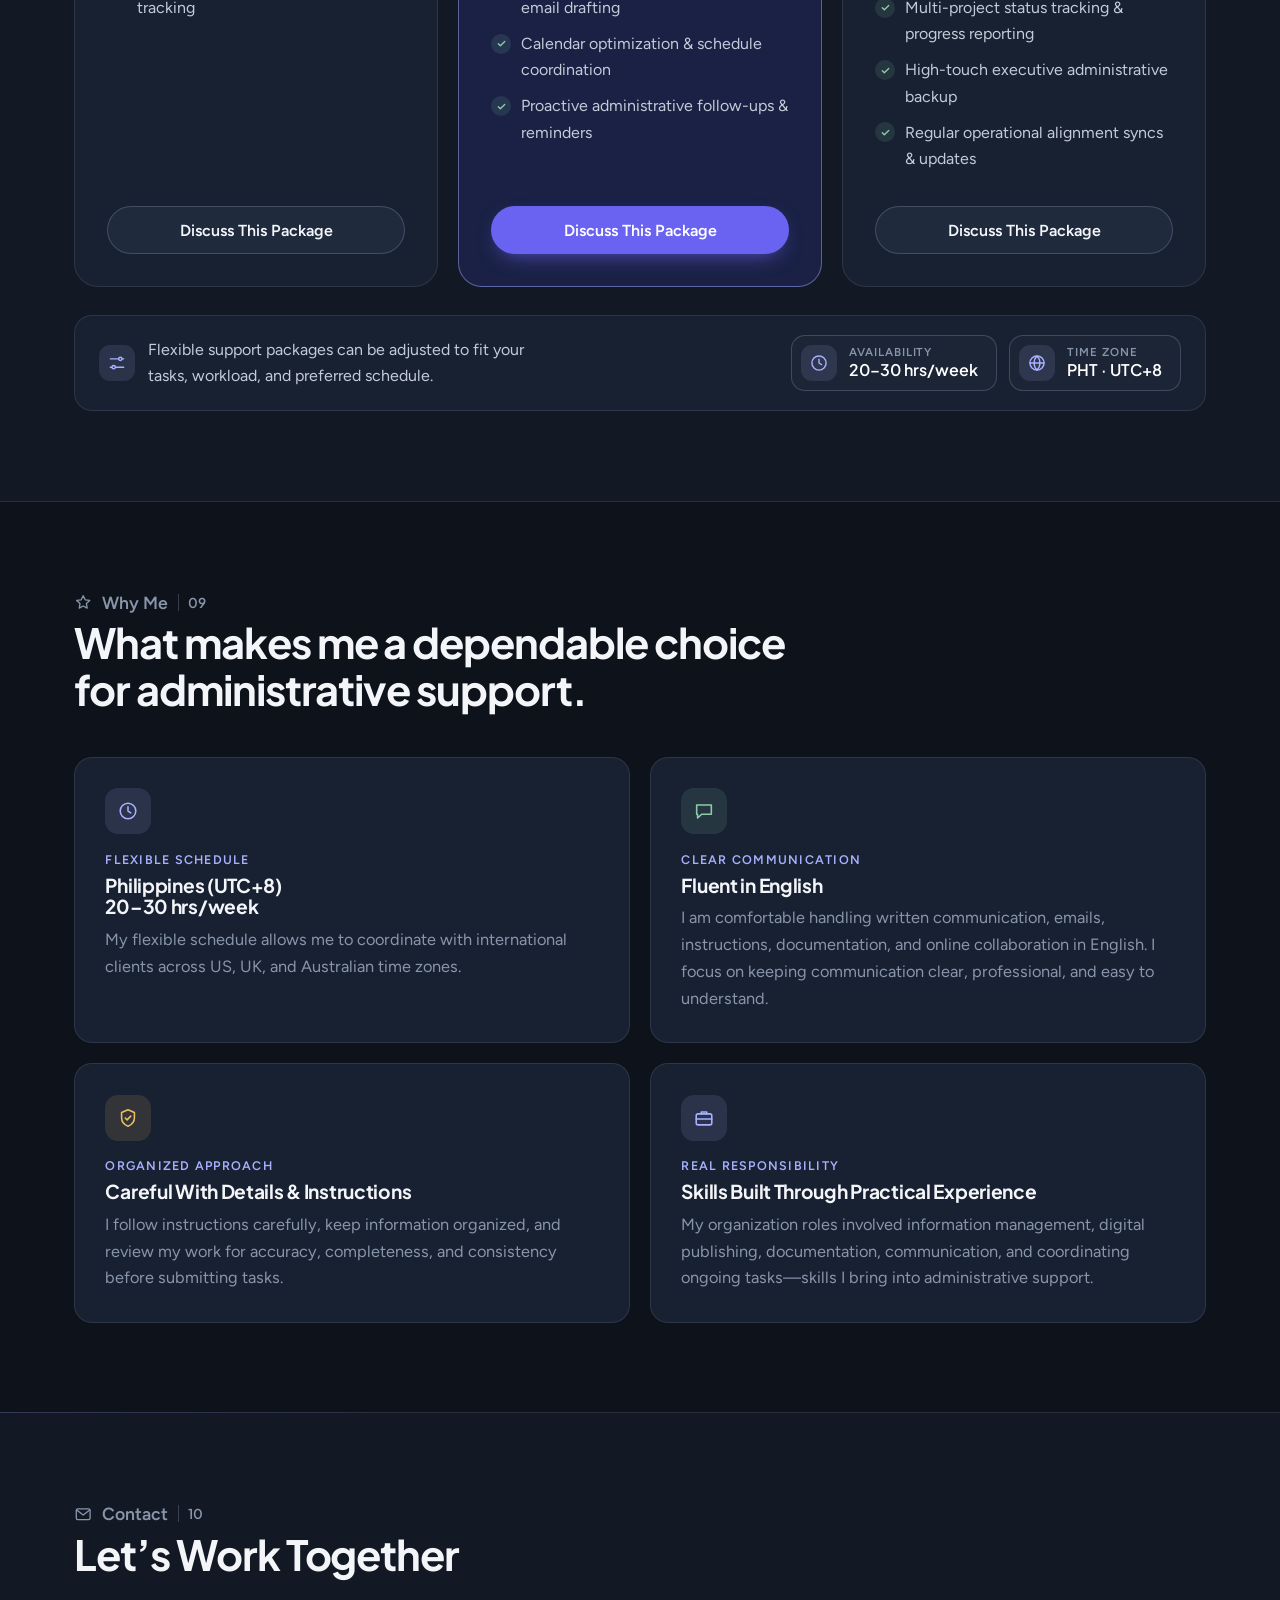
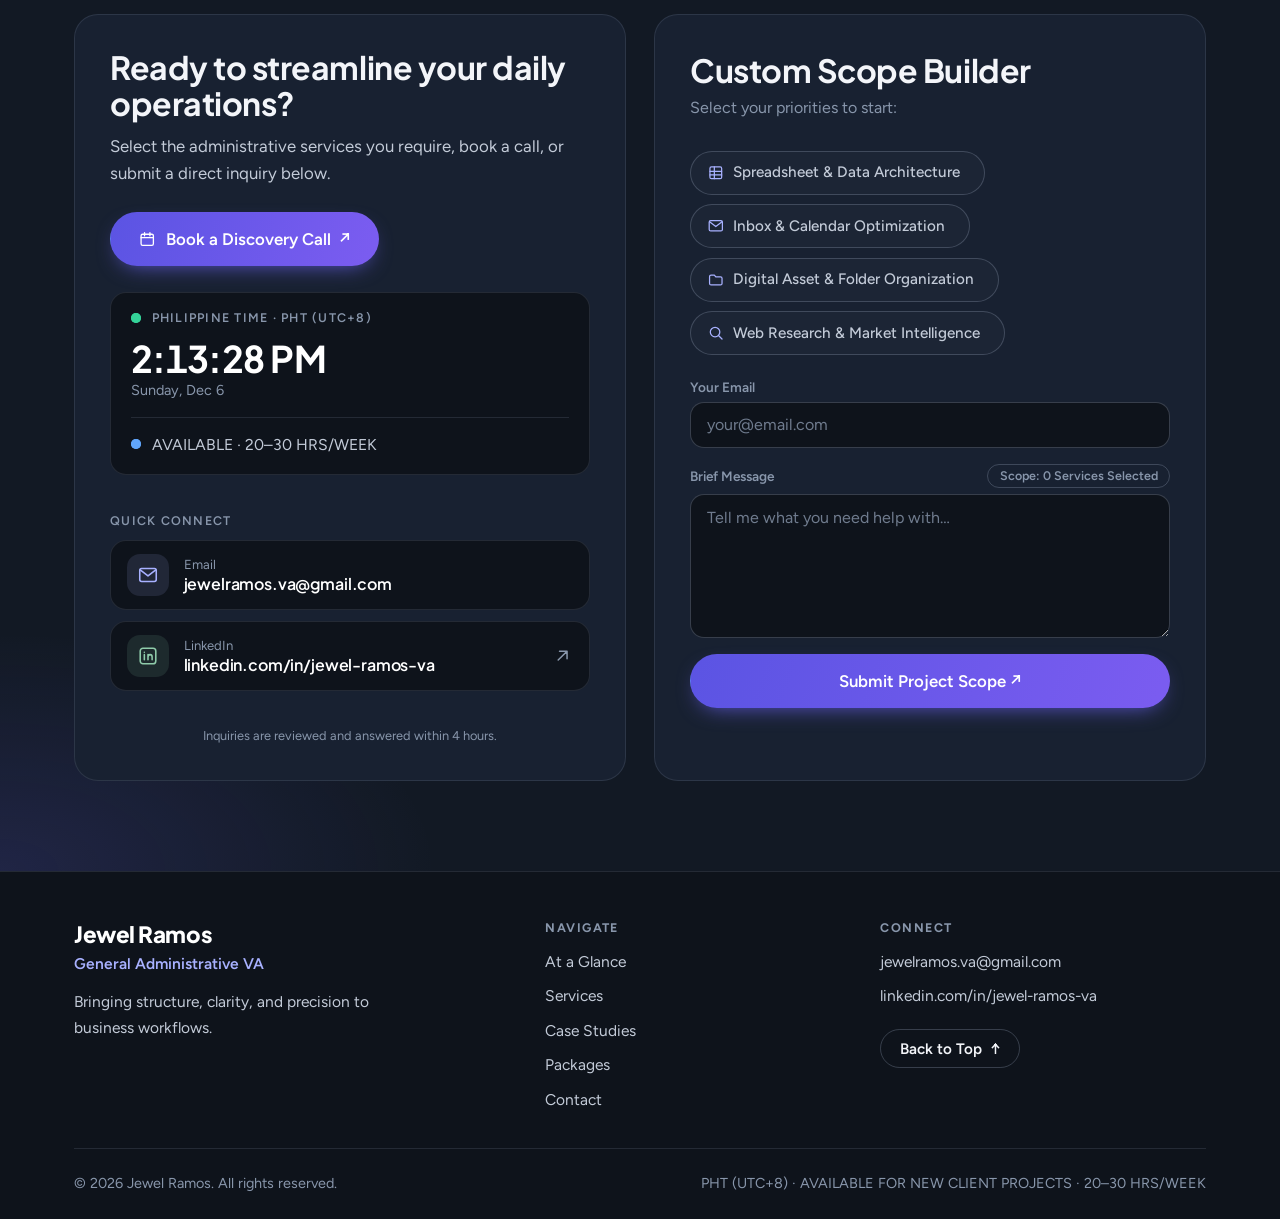
==== commit f3dbd666: "Add files via upload" ====
--- a/index.html
+++ b/index.html
@@ -55,34 +55,29 @@
 <symbol id="i-target" viewBox="0 0 24 24"><circle cx="12" cy="12" r="8.5"/><circle cx="12" cy="12" r="4.5"/><circle cx="12" cy="12" r=".8"/></symbol>
 <symbol id="i-problem" viewBox="0 0 24 24"><circle cx="12" cy="12" r="8.5"/><path d="M12 7.5v5M12 16v.01"/></symbol>
 <symbol id="i-tools" viewBox="0 0 24 24"><path d="M14.5 6.5a4 4 0 005 5L10 21a2.1 2.1 0 01-3-3z"/><path d="M14.5 6.5l3-3 3 3"/></symbol>
-<symbol id="i-x" viewBox="0 0 24 24"><path d="M6 6l12 12M18 6L6 18"/></symbol><symbol id="i-prev" viewBox="0 0 24 24"><path d="M15 5l-7 7 7 7"/></symbol><symbol id="i-next" viewBox="0 0 24 24"><path d="M9 5l7 7-7 7"/></symbol><symbol id="i-slides" viewBox="0 0 24 24"><rect x="3.5" y="5" width="17" height="11.5" rx="2"/><path d="M12 16.5V20M8 20h8M10.5 8.8v4l3.5-2z"/></symbol><symbol id="i-loom" viewBox="0 0 24 24"><circle cx="12" cy="12" r="2"/><path d="M12 3.5v5M12 15.5v5M4.6 7.75l4.3 2.5M15.1 13.75l4.3 2.5M4.6 16.25l4.3-2.5M15.1 10.25l4.3-2.5"/></symbol><symbol id="i-discord" viewBox="0 0 24 24"><path d="M7 6.5c3.200-1.400 6.800-1.400 10 0 1.700 2.800 2.400 5.700 2.200 9.200-1.200.9-2.400 1.500-3.700 1.900l-1-1.800c-1 .3-2 .3-3 0l-1 1.800c-1.300-.4-2.500-1-3.700-1.900-.2-3.500.5-6.400 2.200-9.200z"/><circle cx="9.300" cy="12" r="1.100"/><circle cx="14.700" cy="12" r="1.100"/></symbol><symbol id="i-monday" viewBox="0 0 24 24"><path d="M5 17.500V10M12 17.500V7.500M19 17.500v-6"/><circle cx="5" cy="7" r="0.9"/><circle cx="19" cy="8" r="0.9"/></symbol><symbol id="i-down" viewBox="0 0 24 24"><path d="M6 9.500l6 6 6-6"/></symbol></defs></svg><a class="skip" href="#main">Skip to content</a><header class="nav"><div class="bar"><a class="brand" href="index.html"><i aria-hidden="true">JR</i>Jewel Ramos</a><nav aria-label="Primary"><div class="menu" id="menu"><a href="#home" class="x">Home</a><a href="#at-a-glance" class="x">At a Glance</a><a href="#about">About<span class="m"> Me</span></a><a href="#services">Services</a><a href="#certifications">Certifications</a><a href="#tools">Tools</a><a href="#process" class="x">Process</a><a href="#case-one"><span class="m">Case Study One</span><span class="d">Case Studies</span></a><a href="#case-two" class="x">Case Study Two</a><a href="#experience">Experience<span class="m"> Highlights</span></a><a href="#packages">Packages</a><a href="#why-me" class="x">Why Me</a><a href="#contact">Contact</a></div></nav><button class="burger" aria-expanded="false" aria-controls="menu" aria-label="Open menu" type="button"><span></span><span></span><span></span></button></div></header><main id="main"><section class="hero" id="home" aria-labelledby="hero-h"><div class="wrap"><div class="hgrid"><div>
+<symbol id="i-x" viewBox="0 0 24 24"><path d="M6 6l12 12M18 6L6 18"/></symbol><symbol id="i-prev" viewBox="0 0 24 24"><path d="M15 5l-7 7 7 7"/></symbol><symbol id="i-next" viewBox="0 0 24 24"><path d="M9 5l7 7-7 7"/></symbol><symbol id="i-slides" viewBox="0 0 24 24"><rect x="3.5" y="5" width="17" height="11.5" rx="2"/><path d="M12 16.5V20M8 20h8M10.5 8.8v4l3.5-2z"/></symbol><symbol id="i-loom" viewBox="0 0 24 24"><circle cx="12" cy="12" r="2"/><path d="M12 3.5v5M12 15.5v5M4.6 7.75l4.3 2.5M15.1 13.75l4.3 2.5M4.6 16.25l4.3-2.5M15.1 10.25l4.3-2.5"/></symbol><symbol id="i-discord" viewBox="0 0 24 24"><path d="M7 6.5c3.200-1.400 6.800-1.400 10 0 1.700 2.800 2.400 5.700 2.200 9.200-1.200.9-2.400 1.500-3.700 1.900l-1-1.800c-1 .3-2 .3-3 0l-1 1.800c-1.300-.4-2.500-1-3.700-1.900-.2-3.500.5-6.400 2.200-9.200z"/><circle cx="9.300" cy="12" r="1.100"/><circle cx="14.700" cy="12" r="1.100"/></symbol><symbol id="i-monday" viewBox="0 0 24 24"><path d="M5 17.500V10M12 17.500V7.500M19 17.500v-6"/><circle cx="5" cy="7" r="0.9"/><circle cx="19" cy="8" r="0.9"/></symbol><symbol id="i-down" viewBox="0 0 24 24"><path d="M6 9.500l6 6 6-6"/></symbol></defs></svg><a class="skip" href="#main">Skip to content</a><header class="nav"><div class="bar"><a class="brand" href="index.html"><i aria-hidden="true">JR</i>Jewel Ramos</a><nav aria-label="Primary"><div class="menu" id="menu"><a href="#home" class="x">Home</a><a href="#at-a-glance" class="x">At a Glance</a><a href="#services">Services</a><a href="#certifications">Certifications</a><a href="#tools">Tools</a><a href="#process" class="x">Process</a><a href="#case-studies">Case Studies</a><a href="#experience">Experience<span class="m"> Highlights</span></a><a href="#packages">Packages</a><a href="#why-me" class="x">Why Me</a><a href="#contact">Contact</a></div></nav><button class="burger" aria-expanded="false" aria-controls="menu" aria-label="Open menu" type="button"><span></span><span></span><span></span></button></div></header><main id="main"><section class="hero" id="home" aria-labelledby="hero-h"><div class="wrap"><div class="hgrid"><div>
 <p class="role" data-in style="--d:0"><svg class="i" aria-hidden="true" focusable="false"><use href="#i-brief"/></svg>Jewel Ramos</p>
 <h1 id="hero-h" data-in style="--d:1">General <span class="hl">Administrative VA</span></h1>
 <p class="tag" data-in style="--d:2">I bring structure to the tasks that keep your business running.</p>
-<div class="cta" data-in style="--d:3"><a class="btn btn--primary" href="#case-one">View Case Studies<svg class="i" aria-hidden="true" focusable="false"><use href="#i-arrow"/></svg></a><a class="btn btn--ghost" href="#contact">Get In Touch</a></div>
+<div class="cta" data-in style="--d:3"><a class="btn btn--primary" href="#case-studies">View Case Studies<svg class="i" aria-hidden="true" focusable="false"><use href="#i-arrow"/></svg></a><a class="btn btn--ghost" href="#contact">Get In Touch</a></div>
 <dl class="hmeta" data-in style="--d:4"><div><svg class="i" aria-hidden="true" focusable="false"><use href="#i-clock"/></svg><div><dt>Available</dt><dd>20–30 hrs/week</dd></div></div><div><svg class="i" aria-hidden="true" focusable="false"><use href="#i-globe"/></svg><div><dt>Time Zone</dt><dd>PHT · UTC+8</dd></div></div></dl></div>
 <figure class="photo" data-in style="--d:2"><img src="assets/images/profile/jewel-ramos.jpg" alt="Portrait of Jewel Ramos in a navy blazer" width="900" height="1200"></figure></div></div></section>
-<section class="contents" id="contents" aria-labelledby="contents-h"><div class="wrap"><h2 id="contents-h">Contents</h2><p>A closer look at what I do and how I work.</p><ol class="toc"><li><a href="#at-a-glance"><span class="n">01</span><b>At a Glance</b><span>Who I am, who I serve, and what I deliver</span></a></li><li><a href="#about"><span class="n">02</span><b>About Me</b><span>My story in three short beats</span></a></li><li><a href="#services"><span class="n">03</span><b>Services</b><span>The administrative support I provide</span></a></li><li><a href="#certifications"><span class="n">04</span><b>Certifications</b><span>Credentials and professional development</span></a></li><li><a href="#tools"><span class="n">05</span><b>Tools</b><span>The platforms and tools I use</span></a></li><li><a href="#process"><span class="n">06</span><b>Process</b><span>How working with me actually feels</span></a></li><li><a href="#case-one"><span class="n">07</span><b>Case Study One</b><span>Sample Lead &amp; Contact Tracking Project</span></a></li><li><a href="#case-two"><span class="n">08</span><b>Case Study Two</b><span>Organizing a 4-week content workflow in Trello</span></a></li><li><a href="#experience"><span class="n">09</span><b>Experience Highlights</b><span>Relevant experience and measurable results</span></a></li><li><a href="#packages"><span class="n">10</span><b>Packages</b><span>Flexible ways to work together</span></a></li><li><a href="#why-me"><span class="n">11</span><b>Why Me</b><span>What I bring to your workflow</span></a></li><li><a href="#contact"><span class="n">12</span><b>Contact</b><span>Let’s connect and work together</span></a></li></ol></div></section>
+<section class="contents" id="contents" aria-labelledby="contents-h"><div class="wrap"><h2 id="contents-h">Contents</h2><p>A closer look at what I do and how I work.</p><ol class="toc"><li><a href="#at-a-glance"><span class="n">01</span><b>At a Glance</b><span>Who I am, who I serve, and what I deliver</span></a></li><li><a href="#services"><span class="n">02</span><b>Services</b><span>The administrative support I provide</span></a></li><li><a href="#certifications"><span class="n">03</span><b>Certifications</b><span>Credentials and professional development</span></a></li><li><a href="#tools"><span class="n">04</span><b>Tools</b><span>The platforms and tools I use</span></a></li><li><a href="#process"><span class="n">05</span><b>Process</b><span>How working with me actually feels</span></a></li><li><a href="#case-studies"><span class="n">06</span><b>Case Studies</b><span>Practical examples of my approach to administrative support</span></a></li><li><a href="#experience"><span class="n">07</span><b>Experience Highlights</b><span>Relevant experience and measurable results</span></a></li><li><a href="#packages"><span class="n">08</span><b>Packages</b><span>Flexible ways to work together</span></a></li><li><a href="#why-me"><span class="n">09</span><b>Why Me</b><span>What I bring to your workflow</span></a></li><li><a href="#contact"><span class="n">10</span><b>Contact</b><span>Let’s connect and work together</span></a></li></ol></div></section>
 <section id="at-a-glance" aria-labelledby="glance-h"><div class="wrap"><p class="lab"><svg class="i" aria-hidden="true" focusable="false"><use href="#i-home"/></svg>At a Glance<span class="num">01</span></p><h2 id="glance-h">Who I am. Who I serve. What I deliver.</h2>
 <div class="glance" style="margin-top:2rem"><div class="card lead"><p>I help small businesses, entrepreneurs, and busy professionals <strong>stay organized</strong> by handling administrative tasks, data entry, research, and information management so they can <strong>focus on their priorities</strong>.</p><span class="role"><svg class="i" aria-hidden="true" focusable="false"><use href="#i-brief"/></svg>General Administrative VA</span></div>
 <dl class="facts"><div class="card fact"><div class="ico"><svg class="i" aria-hidden="true" focusable="false"><use href="#i-pin"/></svg></div><div><dt>Based in</dt><dd>City of Carmona, Philippines</dd></div></div><div class="card fact"><div class="ico ico--sage"><svg class="i" aria-hidden="true" focusable="false"><use href="#i-globe"/></svg></div><div><dt>Time Zone</dt><dd>Philippine Standard Time (PHT) — UTC+8</dd></div></div><div class="card fact"><div class="ico ico--amber"><svg class="i" aria-hidden="true" focusable="false"><use href="#i-clock"/></svg></div><div><dt>Available</dt><dd>20–30 hrs/week</dd></div></div></dl></div></div></section>
-<section class="alt" id="about" aria-labelledby="about-h"><div class="wrap"><p class="lab"><svg class="i" aria-hidden="true" focusable="false"><use href="#i-user"/></svg>About Me<span class="num">02</span></p><h2 id="about-h">My story in three parts.</h2><div class="g3" style="margin-top:2rem"><article class="card beat"><div class="k"><div class="ico "><svg class="i" aria-hidden="true" focusable="false"><use href="#i-spark"/></svg></div><span>The Hook</span></div><p>I am a reliable General Administrative VA who keeps your data, files, and tasks organized so everyday work gets completed accurately and efficiently.</p></article><article class="card beat"><div class="k"><div class="ico ico--sage"><svg class="i" aria-hidden="true" focusable="false"><use href="#i-book"/></svg></div><span>The Story</span></div><p>My experience in student organizations involved managing important files, preparing digital content, and coordinating communications. These responsibilities helped me build strong organizational, administrative, and technical skills.</p></article><article class="card beat"><div class="k"><div class="ico ico--amber"><svg class="i" aria-hidden="true" focusable="false"><use href="#i-shield"/></svg></div><span>The Promise</span></div><p>I follow instructions carefully, communicate clearly, and pay attention to details. I am also comfortable learning new tools and adapting to your preferred workflow.</p></article></div></div></section>
-<section id="services" aria-labelledby="services-h"><div class="wrap"><p class="lab"><svg class="i" aria-hidden="true" focusable="false"><use href="#i-clipboard"/></svg>Services<span class="num">03</span></p><h2 id="services-h">Support that keeps your day-to-day work on track.</h2><ul class="g3" style="margin-top:2rem"><li class="card svc"><div class="ico "><svg class="i" aria-hidden="true" focusable="false"><use href="#i-clipboard"/></svg></div><h3>Smoother Admin</h3><p>Keep everyday administrative work moving smoothly through careful task handling and organization.</p></li><li class="card svc"><div class="ico ico--sage"><svg class="i" aria-hidden="true" focusable="false"><use href="#i-sheets"/></svg></div><h3>Cleaner Data</h3><p>Get accurate, organized information through careful data entry, checking, and spreadsheet management.</p></li><li class="card svc"><div class="ico ico--amber"><svg class="i" aria-hidden="true" focusable="false"><use href="#i-search"/></svg></div><h3>Easier Research</h3><p>Get relevant information gathered and organized through focused online research.</p></li><li class="card svc"><div class="ico "><svg class="i" aria-hidden="true" focusable="false"><use href="#i-align"/></svg></div><h3>Tidy Documents</h3><p>Keep documents clear and presentable through consistent formatting and file organization.</p></li><li class="card svc"><div class="ico ico--sage"><svg class="i" aria-hidden="true" focusable="false"><use href="#i-tasks"/></svg></div><h3>Clearer Task Tracking</h3><p>Keep tasks, deadlines, and priorities visible through simple tracking and organization.</p></li><li class="card svc"><div class="ico ico--amber"><svg class="i" aria-hidden="true" focusable="false"><use href="#i-folder"/></svg></div><h3>Easier File Access</h3><p>Find important information faster through logical folders, clear naming, and digital file organization.</p></li></ul></div></section>
-<section class="alt" id="certifications" aria-labelledby="certifications-h"><div class="wrap"><p class="lab"><svg class="i" aria-hidden="true" focusable="false"><use href="#i-award"/></svg>Certifications<span class="num">04</span></p><h2 id="certifications-h">Credentials and professional development.</h2><ul class="g3 certs" style="margin-top:2rem"><li class="card cert"><button type="button" class="zoomable" data-zoom="assets/images/certificates/hubspot-inbound-sales.jpg" data-alt="HubSpot Academy Inbound Sales Certified certificate awarded to Jewel Ramos" data-cap="Inbound Sales — HubSpot Academy, 2026" aria-label="View full certificate: Inbound Sales"><span class="th"><img src="assets/images/certificates/hubspot-inbound-sales.jpg" alt="HubSpot Academy Inbound Sales Certified certificate awarded to Jewel Ramos" loading="lazy" width="1140" height="880"></span></button><div class="t"><h3>Inbound Sales</h3><p>HubSpot Academy · 2026</p></div></li><li class="card cert"><button type="button" class="zoomable" data-zoom="assets/images/certificates/tesda-cybersecurity-fundamentals.jpg" data-alt="TESDA Certificate of Completion for Microsoft Cybersecurity: Security, Compliance, and Identity Fundamentals" data-cap="Microsoft Cybersecurity: Security, Compliance, and Identity Fundamentals — Technical Education and Skills Development Authority (TESDA), 2026" aria-label="View full certificate: Microsoft Cybersecurity: Security, Compliance, and Identity Fundamentals"><span class="th"><img src="assets/images/certificates/tesda-cybersecurity-fundamentals.jpg" alt="TESDA Certificate of Completion for Microsoft Cybersecurity: Security, Compliance, and Identity Fundamentals" loading="lazy" width="1140" height="880"></span></button><div class="t"><h3>Microsoft Cybersecurity: Security, Compliance, and Identity Fundamentals</h3><p>Technical Education and Skills Development Authority (TESDA) · 2026</p></div></li><li class="card cert"><button type="button" class="zoomable" data-zoom="assets/images/certificates/tesda-english-business-entrepreneurship.jpg" data-alt="TESDA Certificate of Completion for English for Business and Entrepreneurship" data-cap="English for Business and Entrepreneurship — Technical Education and Skills Development Authority (TESDA), 2026" aria-label="View full certificate: English for Business and Entrepreneurship"><span class="th"><img src="assets/images/certificates/tesda-english-business-entrepreneurship.jpg" alt="TESDA Certificate of Completion for English for Business and Entrepreneurship" loading="lazy" width="1140" height="880"></span></button><div class="t"><h3>English for Business and Entrepreneurship</h3><p>Technical Education and Skills Development Authority (TESDA) · 2026</p></div></li><li class="card cert"><button type="button" class="zoomable" data-zoom="assets/images/certificates/hubspot-content-marketing.jpg" data-alt="HubSpot Academy Content Marketing Certified certificate awarded to Jewel Ramos" data-cap="Content Marketing — HubSpot Academy, 2026" aria-label="View full certificate: Content Marketing"><span class="th"><img src="assets/images/certificates/hubspot-content-marketing.jpg" alt="HubSpot Academy Content Marketing Certified certificate awarded to Jewel Ramos" loading="lazy" width="1140" height="880"></span></button><div class="t"><h3>Content Marketing</h3><p>HubSpot Academy · 2026</p></div></li><li class="card cert"><button type="button" class="zoomable" data-zoom="assets/images/certificates/hubspot-email-marketing.jpg" data-alt="HubSpot Academy Email Marketing Certified certificate awarded to Jewel Ramos" data-cap="Email Marketing — HubSpot Academy, 2026" aria-label="View full certificate: Email Marketing"><span class="th"><img src="assets/images/certificates/hubspot-email-marketing.jpg" alt="HubSpot Academy Email Marketing Certified certificate awarded to Jewel Ramos" loading="lazy" width="1140" height="880"></span></button><div class="t"><h3>Email Marketing</h3><p>HubSpot Academy · 2026</p></div></li><li class="card cert"><button type="button" class="zoomable" data-zoom="assets/images/certificates/tesda-microsoft-digital-literacy.jpg" data-alt="TESDA Certificate of Completion for Microsoft Digital Literacy" data-cap="Microsoft Digital Literacy — Technical Education and Skills Development Authority (TESDA), 2024" aria-label="View full certificate: Microsoft Digital Literacy"><span class="th"><img src="assets/images/certificates/tesda-microsoft-digital-literacy.jpg" alt="TESDA Certificate of Completion for Microsoft Digital Literacy" loading="lazy" width="1140" height="880"></span></button><div class="t"><h3>Microsoft Digital Literacy</h3><p>Technical Education and Skills Development Authority (TESDA) · 2024</p></div></li></ul></div></section>
-<section id="tools" aria-labelledby="tools-h"><div class="wrap"><p class="lab"><svg class="i" aria-hidden="true" focusable="false"><use href="#i-apps"/></svg>Tools<span class="num">05</span></p><h2 id="tools-h">The platforms and tools I use.</h2><div class="tgrid" style="margin-top:2rem"><article class="card tcard"><h3><svg class="i" aria-hidden="true" focusable="false"><use href="#i-folder"/></svg>Productivity &amp; Office Tools</h3><ul class="chips"><li class="tool t-docs"><span class="ic"><svg class="i" aria-hidden="true" focusable="false"><use href="#i-docs"/></svg></span>Google Docs</li><li class="tool t-sheets"><span class="ic"><svg class="i" aria-hidden="true" focusable="false"><use href="#i-sheets"/></svg></span>Google Sheets</li><li class="tool t-drive"><span class="ic"><svg class="i" aria-hidden="true" focusable="false"><use href="#i-drive"/></svg></span>Google Drive</li><li class="tool t-word"><span class="ic"><svg class="i" aria-hidden="true" focusable="false"><use href="#i-word"/></svg></span>Microsoft Word</li><li class="tool t-excel"><span class="ic"><svg class="i" aria-hidden="true" focusable="false"><use href="#i-excel"/></svg></span>Microsoft Excel</li><li class="tool t-slides"><span class="ic"><svg class="i" aria-hidden="true" focusable="false"><use href="#i-slides"/></svg></span>Google Slides</li></ul></article><article class="card tcard"><h3><svg class="i" aria-hidden="true" focusable="false"><use href="#i-chat"/></svg>Communication &amp; Collaboration</h3><ul class="chips"><li class="tool t-gmail"><span class="ic"><svg class="i" aria-hidden="true" focusable="false"><use href="#i-mail"/></svg></span>Gmail</li><li class="tool t-slack"><span class="ic"><svg class="i" aria-hidden="true" focusable="false"><use href="#i-slack"/></svg></span>Slack</li><li class="tool t-zoom"><span class="ic"><svg class="i" aria-hidden="true" focusable="false"><use href="#i-video"/></svg></span>Zoom</li><li class="tool t-meet"><span class="ic"><svg class="i" aria-hidden="true" focusable="false"><use href="#i-video"/></svg></span>Google Meet</li><li class="tool t-loom"><span class="ic"><svg class="i" aria-hidden="true" focusable="false"><use href="#i-loom"/></svg></span>Loom</li><li class="tool t-discord"><span class="ic"><svg class="i" aria-hidden="true" focusable="false"><use href="#i-discord"/></svg></span>Discord</li></ul></article><article class="card tcard"><h3><svg class="i" aria-hidden="true" focusable="false"><use href="#i-tasks"/></svg>Project &amp; Task Management</h3><ul class="chips"><li class="tool t-notion"><span class="ic"><svg class="i" aria-hidden="true" focusable="false"><use href="#i-notion"/></svg></span>Notion</li><li class="tool t-trello"><span class="ic"><svg class="i" aria-hidden="true" focusable="false"><use href="#i-board"/></svg></span>Trello</li><li class="tool t-clickup"><span class="ic"><svg class="i" aria-hidden="true" focusable="false"><use href="#i-chev"/></svg></span>ClickUp</li><li class="tool t-asana"><span class="ic"><svg class="i" aria-hidden="true" focusable="false"><use href="#i-asana"/></svg></span>Asana</li><li class="tool t-monday"><span class="ic"><svg class="i" aria-hidden="true" focusable="false"><use href="#i-monday"/></svg></span>Monday.com</li><li class="tool t-todoist"><span class="ic"><svg class="i" aria-hidden="true" focusable="false"><use href="#i-checkc"/></svg></span>Todoist</li></ul></article><article class="card tcard"><h3><svg class="i" aria-hidden="true" focusable="false"><use href="#i-palette"/></svg>Design &amp; Content Creation</h3><ul class="chips"><li class="tool t-canva"><span class="ic"><svg class="i" aria-hidden="true" focusable="false"><use href="#i-palette"/></svg></span>Canva</li><li class="tool t-ibis"><span class="ic"><svg class="i" aria-hidden="true" focusable="false"><use href="#i-pen"/></svg></span>ibisPaint</li><li class="tool t-capcut"><span class="ic"><svg class="i" aria-hidden="true" focusable="false"><use href="#i-film"/></svg></span>CapCut</li><li class="tool t-indesign"><span class="ic"><svg class="i" aria-hidden="true" focusable="false"><use href="#i-layout"/></svg></span>Adobe InDesign</li><li class="tool t-meta"><span class="ic"><svg class="i" aria-hidden="true" focusable="false"><use href="#i-meta"/></svg></span>Meta Business Suite</li><li class="tool t-buffer"><span class="ic"><svg class="i" aria-hidden="true" focusable="false"><use href="#i-layers"/></svg></span>Buffer</li></ul></article></div></div></section>
-<section class="alt" id="process" aria-labelledby="process-h"><div class="wrap"><p class="lab"><svg class="i" aria-hidden="true" focusable="false"><use href="#i-flow"/></svg>Process<span class="num">06</span></p><h2 id="process-h">What you can expect when working with me.</h2><ol class="g4" style="margin-top:2rem"><li class="card step"><div class="top"><div class="ico"><svg class="i" aria-hidden="true" focusable="false"><use href="#i-eye"/></svg></div><span class="n">01</span></div><h3>Understand</h3><p>I start by understanding the task, priorities, instructions, and expected outcome. I clarify anything that needs further explanation before getting started.</p></li><li class="card step"><div class="top"><div class="ico"><svg class="i" aria-hidden="true" focusable="false"><use href="#i-layers"/></svg></div><span class="n">02</span></div><h3>Organize</h3><p>I turn the instructions into a clear workflow and organize the information, files, tools, and priorities needed to complete the task.</p></li><li class="card step"><div class="top"><div class="ico"><svg class="i" aria-hidden="true" focusable="false"><use href="#i-bolt"/></svg></div><span class="n">03</span></div><h3>Execute</h3><p>I complete the work according to your preferred process, focusing on efficiency, accuracy, consistency, and clear communication.</p></li><li class="card step"><div class="top"><div class="ico"><svg class="i" aria-hidden="true" focusable="false"><use href="#i-checkc"/></svg></div><span class="n">04</span></div><h3>Review</h3><p>I review the work for accuracy and completeness, then provide the finished output or a clear status update.</p></li></ol></div></section>
-<section id="case-one" aria-labelledby="case-one-h"><div class="wrap"><div class="case case--split"><div class="case-head"><p class="lab"><svg class="i" aria-hidden="true" focusable="false"><use href="#i-sheets"/></svg>Case Study • 01<span class="num">07</span></p><h2 id="case-one-h">Sample Lead &amp; Contact Tracking Project — Home Cleaning Service</h2></div>
-<div class="cbody"><figure class="win win--tall"><div class="win-bar" aria-hidden="true"><i></i><i></i><i></i><span>Google Sheets</span></div><button type="button" class="zoomable" data-zoom="assets/images/case-studies/lead-tracker.webp" data-alt="Screenshot of the Sample Lead &amp; Contact Tracking Project spreadsheet listing 50 fictional customer inquiries with name, email, phone number, service requested, location, inquiry date, status and follow-up date" data-cap="The lead tracker, 50 fictional customer inquiries" aria-label="Enlarge screenshot: The lead tracker, 50 fictional customer inquiries"><img src="assets/images/case-studies/lead-tracker.webp" alt="Screenshot of the Sample Lead &amp; Contact Tracking Project spreadsheet listing 50 fictional customer inquiries with name, email, phone number, service requested, location, inquiry date, status and follow-up date" loading="lazy"></button></figure><dl class="psr"><div><dt><svg class="i" aria-hidden="true" focusable="false"><use href="#i-problem"/></svg>Problem</dt><dd>A small home cleaning service had 50 customer inquiries recorded in a basic spreadsheet. Customer names, contact details, requested services, locations, and inquiry statuses were entered inconsistently, making it difficult to quickly identify new leads and follow up with customers who had not yet received a response.</dd></div><div><dt><svg class="i" aria-hidden="true" focusable="false"><use href="#i-tools"/></svg>Solution</dt><dd>I organized the 50 records in Google Sheets using fields for customer details, service, location, inquiry date, status, and follow-up date. I standardized the data and added New, Contacted, Follow-Up, Booked, and Closed status categories with filters and formatting.</dd></div><div><dt><svg class="i" aria-hidden="true" focusable="false"><use href="#i-checkc"/></svg>Result</dt><dd>The 50 customer inquiries were turned into one organized lead tracker that made it easier to identify new inquiries, monitor follow-ups, and see which customers had already been contacted or booked. The spreadsheet provided a clearer, more manageable system for tracking customer inquiries.</dd></div></dl></div>
-<div class="case-foot"><p class="disc"><svg class="i" aria-hidden="true" focusable="false"><use href="#i-info"/></svg><span>Note: This is a sample project created to demonstrate my administrative skills, not paid client work.</span></p><div class="btns"><a class="btn btn--primary" href="https://docs.google.com/spreadsheets/d/1_H5KfjBotHVb0gKfrcyxAdnCLFWQ1rvOFjBhB6TqmD4/edit?usp=sharing" target="_blank" rel="noopener noreferrer"><svg class="i" aria-hidden="true" focusable="false"><use href="#i-sheets"/></svg>View Live Google Sheet<svg class="i" aria-hidden="true" focusable="false"><use href="#i-ext"/></svg><span class="vh"> (opens in a new tab)</span></a></div></div></div></div></section>
-<section class="alt" id="case-two" aria-labelledby="case-two-h"><div class="wrap"><div class="case"><div class="case-head"><p class="lab"><svg class="i" aria-hidden="true" focusable="false"><use href="#i-board"/></svg>Case Study • 02<span class="num">08</span></p><h2 id="case-two-h">Organizing a 4-week content workflow in Trello.</h2></div>
-<figure class="win"><div class="win-bar" aria-hidden="true"><i></i><i></i><i></i><span>Trello</span></div><button type="button" class="zoomable" data-zoom="assets/images/case-studies/trello-board.webp" data-alt="Screenshot of the Trello board 4-Week Social Media Content Workflow with six lists: Content Ideas, To Do, In Progress, For Review, Approved and Published" data-cap="The Trello content board, built as a sample project" aria-label="Enlarge screenshot: The Trello content board, built as a sample project"><img src="assets/images/case-studies/trello-board.webp" alt="Screenshot of the Trello board 4-Week Social Media Content Workflow with six lists: Content Ideas, To Do, In Progress, For Review, Approved and Published" loading="lazy"></button></figure><dl class="psr"><div><dt><svg class="i" aria-hidden="true" focusable="false"><use href="#i-problem"/></svg>Problem</dt><dd>A small business had 20 planned social media posts but no centralized system for tracking their progress. Posts were at different stages—from ideas and drafts to approved content—making it difficult to see what needed to be worked on next.</dd></div><div><dt><svg class="i" aria-hidden="true" focusable="false"><use href="#i-tools"/></svg>Solution</dt><dd>I built a Trello content management board with lists for Content Ideas, To Do, In Progress, For Review, Approved, and Published. I added post details, deadlines, labels, and due dates to keep the workflow organized and priorities visible.</dd></div><div><dt><svg class="i" aria-hidden="true" focusable="false"><use href="#i-checkc"/></svg>Result</dt><dd>All 20 planned posts were organized into one Trello workflow, giving the team a clear view of each post's progress and upcoming deadlines. The board provides a simple way to move content from an initial idea through review and final publication.</dd></div></dl>
-<div class="case-foot"><p class="disc"><svg class="i" aria-hidden="true" focusable="false"><use href="#i-info"/></svg><span>Note: This is a sample project created to demonstrate my administrative skills, not paid client work.</span></p><div class="btns"><a class="btn btn--primary" href="https://trello.com/invite/b/6abca958a980f18f9f057763/ATTIadb53133a31aa45142a173d60e1b93c0B0006438/4-week-social-media-content-workflow-sample-project" target="_blank" rel="noopener noreferrer"><svg class="i" aria-hidden="true" focusable="false"><use href="#i-board"/></svg>Explore Trello Board<svg class="i" aria-hidden="true" focusable="false"><use href="#i-ext"/></svg><span class="vh"> (opens in a new tab)</span></a></div></div></div></div></section>
-<section id="experience" aria-labelledby="experience-h"><div class="wrap"><p class="lab"><svg class="i" aria-hidden="true" focusable="false"><use href="#i-target"/></svg>Experience Highlights<span class="num">09</span></p><h2 id="experience-h">Relevant organization experience, responsibilities, and measurable numbers.</h2><div class="g3" style="margin-top:2rem"><article class="stat"><div class="ico "><svg class="i" aria-hidden="true" focusable="false"><use href="#i-users"/></svg></div><b data-count="3000" data-suffix="+">3,000+</b><h3>Student Organization Members</h3><p class="sub">Digital Publishing &amp; Media Support</p><p>Served as an Editor under the Online Media Committee, preparing and publishing digital materials for organizational communications, including social media posts, Zoom presentation templates, virtual backgrounds, and Twibbonize templates.</p></article><article class="stat"><div class="ico ico--sage"><svg class="i" aria-hidden="true" focusable="false"><use href="#i-chat"/></svg></div><b data-count="2000" data-suffix="+">2,000+</b><h3>Student Community</h3><p class="sub">Facebook Page &amp; Information Management</p><p>Served as Public Information Officer and independently managed the organization’s Facebook page. Responsibilities included preparing publication materials, writing captions, posting school-wide announcements, creating holiday content, and documenting school activities through event photography.</p></article><article class="stat"><div class="ico ico--amber"><svg class="i" aria-hidden="true" focusable="false"><use href="#i-brief"/></svg></div><b data-count="3">3</b><h3>Organizations · 3 Roles</h3><p class="sub">Communications, Publishing &amp; Documentation</p><p>Held media and public information positions in PUP JPIA Manila, SSLG, and YES-O, gaining practical experience in content preparation, information dissemination, and event documentation.</p></article></div><div class="exp" aria-labelledby="exp-h"><h3 id="exp-h">Organization experience</h3><ol class="xp"><li class="xp-item "><div class="xp-top"><h4>Editor, Online Media Committee</h4><span class="xp-date">October 2024 – August 2025</span></div><p class="xp-org"><strong>PUP Junior Philippine Institute of Accountants (PUP JPIA Manila)</strong><span> — Sta. Mesa, Manila</span></p><ul class="xp-list"><li>Edited and published social media materials and created digital assets for organizational communications, including Zoom presentation templates, virtual backgrounds, and Twibbonize templates.</li></ul></li><li class="xp-item xp--sage"><div class="xp-top"><h4>Public Information Officer</h4><span class="xp-date">June 2023 – June 2024</span></div><p class="xp-org"><strong>Supreme Secondary Learner Government (SSLG)</strong><span> — Angelo Levardo Loyola Senior High School</span></p><ul class="xp-list"><li>Independently managed the organization’s Facebook page for a student community of over 2,000. Prepared publication materials and captions, shared school-wide announcements and holiday content, and documented campus activities through event photography.</li></ul></li><li class="xp-item xp--amber"><div class="xp-top"><h4>Public Information Officer</h4><span class="xp-date">October 2022 – April 2023</span></div><p class="xp-org"><strong>Youth for Environment in Schools Organization (YES-O)</strong><span> — Angelo Levardo Loyola Senior High School</span></p><ul class="xp-list"><li>Created publication materials and supported environmental initiatives, including school-wide recycling activities, fundraising efforts, and clean-up drives.</li></ul></li></ol></div><div class="gallery" id="pubmats" aria-labelledby="gallery-h"><div class="ghead"><h3 id="gallery-h">Visual Communications &amp; Design Archive</h3><p>A curated look at digital assets, announcements, and visual campaigns I designed and published to engage student communities.</p></div><ul class="ggrid" id="ggrid"><li><button type="button" class="gthumb" data-gi="0" data-full="assets/images/pubmats/pubmat-01.webp" data-title="PAYYÓ Management Accounting Convention: Pool of Prizes" data-org="PUP JPIA" data-fb="https://www.facebook.com/photo?fbid=989331679891584&amp;set=a.571217798369643" aria-label="Open pubmat 1 of 20: PAYYÓ Management Accounting Convention: Pool of Prizes"><span class="gimg"><img src="assets/images/pubmats/pubmat-01-thumb.webp" alt="Pubmat: PAYYÓ Management Accounting Convention: Pool of Prizes" loading="lazy" decoding="async" width="640" height="640"></span><span class="gorg">PUP JPIA</span><span class="gt">PAYYÓ Management Accounting Convention: Pool of Prizes</span></button></li><li><button type="button" class="gthumb" data-gi="1" data-full="assets/images/pubmats/pubmat-02.webp" data-title="Graduation Congratulations: Batch 2023–2024" data-org="SSLG" data-fb="https://www.facebook.com/photo/?fbid=894069776065768&amp;set=a.585364023603013" aria-label="Open pubmat 2 of 20: Graduation Congratulations: Batch 2023–2024"><span class="gimg"><img src="assets/images/pubmats/pubmat-02-thumb.webp" alt="Pubmat: Graduation Congratulations: Batch 2023–2024" loading="lazy" decoding="async" width="640" height="640"></span><span class="gorg">SSLG</span><span class="gt">Graduation Congratulations: Batch 2023–2024</span></button></li><li><button type="button" class="gthumb" data-gi="2" data-full="assets/images/pubmats/pubmat-03.webp" data-title="SOLGA and SSLG Officers&#x27; Oath-Taking Ceremony" data-org="SSLG" data-fb="https://www.facebook.com/ALLSHS.SSLG/posts/pfbid02fFFcA8khhec3FEw7xQFon1SEN7CFnZcrnSFVHjWfJsHASsP6iDzMjmuPETASPx89l" aria-label="Open pubmat 3 of 20: SOLGA and SSLG Officers&#x27; Oath-Taking Ceremony"><span class="gimg"><img src="assets/images/pubmats/pubmat-03-thumb.webp" alt="Pubmat: SOLGA and SSLG Officers&#x27; Oath-Taking Ceremony" loading="lazy" decoding="async" width="640" height="640"></span><span class="gorg">SSLG</span><span class="gt">SOLGA and SSLG Officers&#x27; Oath-Taking Ceremony</span></button></li><li><button type="button" class="gthumb" data-gi="3" data-full="assets/images/pubmats/pubmat-04.webp" data-title="SSLG Recognition and Leadership Awards" data-org="SSLG" data-fb="https://www.facebook.com/watch/?v=426308400168132&amp;rdid=dEPYHjf1aoziFA9b" aria-label="Open pubmat 4 of 20: SSLG Recognition and Leadership Awards"><span class="gimg"><img src="assets/images/pubmats/pubmat-04-thumb.webp" alt="Pubmat: SSLG Recognition and Leadership Awards" loading="lazy" decoding="async" width="640" height="640"></span><span class="gorg">SSLG</span><span class="gt">SSLG Recognition and Leadership Awards</span></button></li><li class="gmore" style="--i:0"><button type="button" class="gthumb" data-gi="4" data-full="assets/images/pubmats/pubmat-05.webp" data-title="Student Government Elections Awareness Campaign" data-org="SSLG" data-fb="https://www.facebook.com/photo/?fbid=875378814601531&amp;set=a.585364023603013" aria-label="Open pubmat 5 of 20: Student Government Elections Awareness Campaign"><span class="gimg"><img src="assets/images/pubmats/pubmat-05-thumb.webp" alt="Pubmat: Student Government Elections Awareness Campaign" loading="lazy" decoding="async" width="640" height="640"></span><span class="gorg">SSLG</span><span class="gt">Student Government Elections Awareness Campaign</span></button></li><li class="gmore" style="--i:1"><button type="button" class="gthumb" data-gi="5" data-full="assets/images/pubmats/pubmat-06.webp" data-title="Bayaning ALLSHSian: Student Honesty Recognition" data-org="SSLG" data-fb="https://www.facebook.com/photo/?fbid=875024497970296&amp;set=a.585364023603013" aria-label="Open pubmat 6 of 20: Bayaning ALLSHSian: Student Honesty Recognition"><span class="gimg"><img src="assets/images/pubmats/pubmat-06-thumb.webp" alt="Pubmat: Bayaning ALLSHSian: Student Honesty Recognition" loading="lazy" decoding="async" width="640" height="640"></span><span class="gorg">SSLG</span><span class="gt">Bayaning ALLSHSian: Student Honesty Recognition</span></button></li><li class="gmore" style="--i:2"><button type="button" class="gthumb" data-gi="6" data-full="assets/images/pubmats/pubmat-07.webp" data-title="Transparency Check: Student Feedback and Recognition Programs" data-org="SSLG" data-fb="https://www.facebook.com/ALLSHS.SSLG/posts/pfbid02oWo3VHSC1cxy3u5G4pbFnojiESatof9gZNmfXMs3EckKfy71o8Hwca2tndegcsgwl" aria-label="Open pubmat 7 of 20: Transparency Check: Student Feedback and Recognition Programs"><span class="gimg"><img src="assets/images/pubmats/pubmat-07-thumb.webp" alt="Pubmat: Transparency Check: Student Feedback and Recognition Programs" loading="lazy" decoding="async" width="640" height="640"></span><span class="gorg">SSLG</span><span class="gt">Transparency Check: Student Feedback and Recognition Programs</span></button></li><li class="gmore" style="--i:3"><button type="button" class="gthumb" data-gi="7" data-full="assets/images/pubmats/pubmat-08.webp" data-title="Twice But Nice: School Uniform Donation Drive" data-org="SSLG" data-fb="https://www.facebook.com/ALLSHS.SSLG/posts/pfbid02hHds7ptQ45r9SvTwFQWKjcHyGczNurcE5uV7oep6vqwEbvRWzfzqmc5N3fjtDgXdl" aria-label="Open pubmat 8 of 20: Twice But Nice: School Uniform Donation Drive"><span class="gimg"><img src="assets/images/pubmats/pubmat-08-thumb.webp" alt="Pubmat: Twice But Nice: School Uniform Donation Drive" loading="lazy" decoding="async" width="640" height="640"></span><span class="gorg">SSLG</span><span class="gt">Twice But Nice: School Uniform Donation Drive</span></button></li><li class="gmore" style="--i:4"><button type="button" class="gthumb" data-gi="8" data-full="assets/images/pubmats/pubmat-09.webp" data-title="SSLG Executive Committee Capacity Training" data-org="SSLG" data-fb="https://www.facebook.com/ALLSHS.SSLG/posts/pfbid0wFYGuGYJ7U1Zzjkr8Eoqa8aNDfiLdUQBYx83NNNtjFFznZecDRv7U4wc2C8B8Coxl" aria-label="Open pubmat 9 of 20: SSLG Executive Committee Capacity Training"><span class="gimg"><img src="assets/images/pubmats/pubmat-09-thumb.webp" alt="Pubmat: SSLG Executive Committee Capacity Training" loading="lazy" decoding="async" width="640" height="640"></span><span class="gorg">SSLG</span><span class="gt">SSLG Executive Committee Capacity Training</span></button></li><li class="gmore" style="--i:5"><button type="button" class="gthumb" data-gi="9" data-full="assets/images/pubmats/pubmat-10.webp" data-title="Second Semester Welcome-Back Announcement" data-org="SSLG" data-fb="https://www.facebook.com/photo/?fbid=816567680482645&amp;set=a.585364026936346" aria-label="Open pubmat 10 of 20: Second Semester Welcome-Back Announcement"><span class="gimg"><img src="assets/images/pubmats/pubmat-10-thumb.webp" alt="Pubmat: Second Semester Welcome-Back Announcement" loading="lazy" decoding="async" width="640" height="640"></span><span class="gorg">SSLG</span><span class="gt">Second Semester Welcome-Back Announcement</span></button></li><li class="gmore" style="--i:6"><button type="button" class="gthumb" data-gi="10" data-full="assets/images/pubmats/pubmat-11.webp" data-title="Christmas Lighting and Holiday Celebration Announcement" data-org="SSLG" data-fb="https://www.facebook.com/watch/?v=278261124776970&amp;rdid=32FN3nnMeNsbldYc" aria-label="Open pubmat 11 of 20: Christmas Lighting and Holiday Celebration Announcement"><span class="gimg"><img src="assets/images/pubmats/pubmat-11-thumb.webp" alt="Pubmat: Christmas Lighting and Holiday Celebration Announcement" loading="lazy" decoding="async" width="640" height="640"></span><span class="gorg">SSLG</span><span class="gt">Christmas Lighting and Holiday Celebration Announcement</span></button></li><li class="gmore" style="--i:7"><button type="button" class="gthumb" data-gi="11" data-full="assets/images/pubmats/pubmat-12.webp" data-title="Intramurals 2023 Opening Day Announcement" data-org="SSLG" data-fb="https://www.facebook.com/photo/?fbid=773082871497793&amp;set=a.585364023603013" aria-label="Open pubmat 12 of 20: Intramurals 2023 Opening Day Announcement"><span class="gimg"><img src="assets/images/pubmats/pubmat-12-thumb.webp" alt="Pubmat: Intramurals 2023 Opening Day Announcement" loading="lazy" decoding="async" width="640" height="640"></span><span class="gorg">SSLG</span><span class="gt">Intramurals 2023 Opening Day Announcement</span></button></li><li class="gmore" style="--i:8"><button type="button" class="gthumb" data-gi="12" data-full="assets/images/pubmats/pubmat-13.webp" data-title="Academic Quarter 2 Welcome Announcement" data-org="SSLG" data-fb="https://www.facebook.com/photo/?fbid=764013232404757&amp;set=a.585364023603013" aria-label="Open pubmat 13 of 20: Academic Quarter 2 Welcome Announcement"><span class="gimg"><img src="assets/images/pubmats/pubmat-13-thumb.webp" alt="Pubmat: Academic Quarter 2 Welcome Announcement" loading="lazy" decoding="async" width="640" height="640"></span><span class="gorg">SSLG</span><span class="gt">Academic Quarter 2 Welcome Announcement</span></button></li><li class="gmore" style="--i:9"><button type="button" class="gthumb" data-gi="13" data-full="assets/images/pubmats/pubmat-14.webp" data-title="First Periodical Examination Congratulations" data-org="SSLG" data-fb="https://www.facebook.com/photo/?fbid=760052076134206&amp;set=a.585364026936346" aria-label="Open pubmat 14 of 20: First Periodical Examination Congratulations"><span class="gimg"><img src="assets/images/pubmats/pubmat-14-thumb.webp" alt="Pubmat: First Periodical Examination Congratulations" loading="lazy" decoding="async" width="640" height="640"></span><span class="gorg">SSLG</span><span class="gt">First Periodical Examination Congratulations</span></button></li><li class="gmore" style="--i:10"><button type="button" class="gthumb" data-gi="14" data-full="assets/images/pubmats/pubmat-15.webp" data-title="World Teachers&#x27; Day: unitED Carnival Celebration" data-org="SSLG" data-fb="https://www.facebook.com/ALLSHS.SSLG/posts/pfbid0c5zviWr9Ajnm99TNCLbSpmMkHAfdKXk9dMGytHtbnS6vvw6q9SoaDMhH16VUUtPrl" aria-label="Open pubmat 15 of 20: World Teachers&#x27; Day: unitED Carnival Celebration"><span class="gimg"><img src="assets/images/pubmats/pubmat-15-thumb.webp" alt="Pubmat: World Teachers&#x27; Day: unitED Carnival Celebration" loading="lazy" decoding="async" width="640" height="640"></span><span class="gorg">SSLG</span><span class="gt">World Teachers&#x27; Day: unitED Carnival Celebration</span></button></li><li class="gmore" style="--i:11"><button type="button" class="gthumb" data-gi="15" data-full="assets/images/pubmats/pubmat-16.webp" data-title="National Teachers&#x27; Month Appreciation Post" data-org="SSLG" data-fb="https://www.facebook.com/photo/?fbid=729633635842717&amp;set=a.585364023603013" aria-label="Open pubmat 16 of 20: National Teachers&#x27; Month Appreciation Post"><span class="gimg"><img src="assets/images/pubmats/pubmat-16-thumb.webp" alt="Pubmat: National Teachers&#x27; Month Appreciation Post" loading="lazy" decoding="async" width="640" height="640"></span><span class="gorg">SSLG</span><span class="gt">National Teachers&#x27; Month Appreciation Post</span></button></li><li class="gmore" style="--i:12"><button type="button" class="gthumb" data-gi="16" data-full="assets/images/pubmats/pubmat-17.webp" data-title="National Suicide Prevention Day Awareness Campaign" data-org="SSLG" data-fb="https://www.facebook.com/watch/?v=784555356802706&amp;rdid=wSWHPDQx4c1F2qOw" aria-label="Open pubmat 17 of 20: National Suicide Prevention Day Awareness Campaign"><span class="gimg"><img src="assets/images/pubmats/pubmat-17-thumb.webp" alt="Pubmat: National Suicide Prevention Day Awareness Campaign" loading="lazy" decoding="async" width="640" height="640"></span><span class="gorg">SSLG</span><span class="gt">National Suicide Prevention Day Awareness Campaign</span></button></li><li class="gmore" style="--i:13"><button type="button" class="gthumb" data-gi="17" data-full="assets/images/pubmats/pubmat-18.webp" data-title="ALLSHS Volunteer Passport Program Launch" data-org="SSLG" data-fb="https://www.facebook.com/ALLSHS.SSLG/posts/pfbid0KEtNKbt8tuk4D7fPNRKzL2hsPW3kru689TfjzQMvWkmrvmksiabKnhUyRRSS1dcpl?rdid=u04bGfsJ2AgRcJGN#" aria-label="Open pubmat 18 of 20: ALLSHS Volunteer Passport Program Launch"><span class="gimg"><img src="assets/images/pubmats/pubmat-18-thumb.webp" alt="Pubmat: ALLSHS Volunteer Passport Program Launch" loading="lazy" decoding="async" width="640" height="640"></span><span class="gorg">SSLG</span><span class="gt">ALLSHS Volunteer Passport Program Launch</span></button></li><li class="gmore" style="--i:14"><button type="button" class="gthumb" data-gi="18" data-full="assets/images/pubmats/pubmat-19.webp" data-title="Brigada Eskwela 2023 Volunteer Drive" data-org="SSLG" data-fb="https://www.facebook.com/photo/?fbid=713926467413434&amp;set=a.585364023603013" aria-label="Open pubmat 19 of 20: Brigada Eskwela 2023 Volunteer Drive"><span class="gimg"><img src="assets/images/pubmats/pubmat-19-thumb.webp" alt="Pubmat: Brigada Eskwela 2023 Volunteer Drive" loading="lazy" decoding="async" width="640" height="640"></span><span class="gorg">SSLG</span><span class="gt">Brigada Eskwela 2023 Volunteer Drive</span></button></li><li class="gmore" style="--i:15"><button type="button" class="gthumb" data-gi="19" data-full="assets/images/pubmats/pubmat-20.webp" data-title="YES-O Waste Collection and Environmental Initiative" data-org="YES-O" data-fb="https://www.facebook.com/yesoallshs2022/posts/pfbid0kvWieTkFY2VReEpR1bbyYPbzpBY96GH7cTC9Kzh6G2zbY3t7CKMEkbjBDqaSFNyLl?rdid=kJFxrSZLiWnFwVn9#" aria-label="Open pubmat 20 of 20: YES-O Waste Collection and Environmental Initiative"><span class="gimg"><img src="assets/images/pubmats/pubmat-20-thumb.webp" alt="Pubmat: YES-O Waste Collection and Environmental Initiative" loading="lazy" decoding="async" width="640" height="640"></span><span class="gorg">YES-O</span><span class="gt">YES-O Waste Collection and Environmental Initiative</span></button></li></ul><div class="gmorewrap" hidden><button type="button" class="btn btn--dark gmorebtn" aria-expanded="false" aria-controls="ggrid"><span class="gml">View More Designs</span><svg class="i" aria-hidden="true" focusable="false"><use href="#i-down"/></svg></button></div></div></div></section>
-<section class="alt" id="packages" aria-labelledby="packages-h"><div class="wrap"><div class="sh"><p class="lab"><svg class="i" aria-hidden="true" focusable="false"><use href="#i-tag"/></svg>Packages<span class="num">10</span></p><h2 id="packages-h">Three ways to work with me.</h2><p>Flexible administrative support at a straightforward hourly rate.</p></div>
+<section class="alt" id="about" aria-labelledby="about-h"><div class="wrap"><p class="lab"><svg class="i" aria-hidden="true" focusable="false"><use href="#i-user"/></svg>About Me</p><h2 id="about-h">My story in three parts.</h2><div class="g3" style="margin-top:2rem"><article class="card beat"><div class="k"><div class="ico "><svg class="i" aria-hidden="true" focusable="false"><use href="#i-spark"/></svg></div><span>The Hook</span></div><p>I am a reliable General Administrative VA who keeps your data, files, and tasks organized so everyday work gets completed accurately and efficiently.</p></article><article class="card beat"><div class="k"><div class="ico ico--sage"><svg class="i" aria-hidden="true" focusable="false"><use href="#i-book"/></svg></div><span>The Story</span></div><p>My experience in student organizations involved managing important files, preparing digital content, and coordinating communications. These responsibilities helped me build strong organizational, administrative, and technical skills.</p></article><article class="card beat"><div class="k"><div class="ico ico--amber"><svg class="i" aria-hidden="true" focusable="false"><use href="#i-shield"/></svg></div><span>The Promise</span></div><p>I follow instructions carefully, communicate clearly, and pay attention to details. I am also comfortable learning new tools and adapting to your preferred workflow.</p></article></div></div></section>
+<section id="services" aria-labelledby="services-h"><div class="wrap"><div class="sh"><p class="lab"><svg class="i" aria-hidden="true" focusable="false"><use href="#i-clipboard"/></svg>Services<span class="num">02</span></p><h2 id="services-h">Support that keeps your day-to-day work on track.</h2><p>Structured administrative solutions designed to eliminate operational friction, improve workflow clarity, and support growing businesses.</p></div><ul class="g3 svc-grid"><li class="card svc"><div class="svc-top"><div class="ico "><svg class="i" aria-hidden="true" focusable="false"><use href="#i-clipboard"/></svg></div><span class="svc-n">01</span></div><h3>Smoother Admin</h3><p>Keep everyday administrative work moving smoothly through careful task handling and organization.</p></li><li class="card svc"><div class="svc-top"><div class="ico ico--sage"><svg class="i" aria-hidden="true" focusable="false"><use href="#i-sheets"/></svg></div><span class="svc-n">02</span></div><h3>Cleaner Data</h3><p>Get accurate, organized information through careful data entry, checking, and spreadsheet management.</p></li><li class="card svc"><div class="svc-top"><div class="ico ico--amber"><svg class="i" aria-hidden="true" focusable="false"><use href="#i-search"/></svg></div><span class="svc-n">03</span></div><h3>Easier Research</h3><p>Get relevant information gathered and organized through focused online research.</p></li><li class="card svc"><div class="svc-top"><div class="ico "><svg class="i" aria-hidden="true" focusable="false"><use href="#i-align"/></svg></div><span class="svc-n">04</span></div><h3>Tidy Documents</h3><p>Keep documents clear and presentable through consistent formatting and file organization.</p></li><li class="card svc"><div class="svc-top"><div class="ico ico--sage"><svg class="i" aria-hidden="true" focusable="false"><use href="#i-tasks"/></svg></div><span class="svc-n">05</span></div><h3>Clearer Task Tracking</h3><p>Keep tasks, deadlines, and priorities visible through simple tracking and organization.</p></li><li class="card svc"><div class="svc-top"><div class="ico ico--amber"><svg class="i" aria-hidden="true" focusable="false"><use href="#i-folder"/></svg></div><span class="svc-n">06</span></div><h3>Easier File Access</h3><p>Find important information faster through logical folders, clear naming, and digital file organization.</p></li></ul><div class="svc-cta"><a class="btn btn--primary" href="#case-studies">View Sample Work <span aria-hidden="true">↓</span></a></div></div></section>
+<section class="alt" id="certifications" aria-labelledby="certifications-h"><div class="wrap"><p class="lab"><svg class="i" aria-hidden="true" focusable="false"><use href="#i-award"/></svg>Certifications<span class="num">03</span></p><h2 id="certifications-h">Credentials and professional development.</h2><ul class="g3 certs" style="margin-top:2rem"><li class="card cert"><button type="button" class="zoomable" data-zoom="assets/images/certificates/hubspot-inbound-sales.jpg" data-alt="HubSpot Academy Inbound Sales Certified certificate awarded to Jewel Ramos" data-cap="Inbound Sales — HubSpot Academy, 2026" aria-label="View full certificate: Inbound Sales"><span class="th"><img src="assets/images/certificates/hubspot-inbound-sales.jpg" alt="HubSpot Academy Inbound Sales Certified certificate awarded to Jewel Ramos" loading="lazy" width="1140" height="880"></span></button><div class="t"><h3>Inbound Sales</h3><p>HubSpot Academy · 2026</p></div></li><li class="card cert"><button type="button" class="zoomable" data-zoom="assets/images/certificates/tesda-cybersecurity-fundamentals.jpg" data-alt="TESDA Certificate of Completion for Microsoft Cybersecurity: Security, Compliance, and Identity Fundamentals" data-cap="Microsoft Cybersecurity: Security, Compliance, and Identity Fundamentals — Technical Education and Skills Development Authority (TESDA), 2026" aria-label="View full certificate: Microsoft Cybersecurity: Security, Compliance, and Identity Fundamentals"><span class="th"><img src="assets/images/certificates/tesda-cybersecurity-fundamentals.jpg" alt="TESDA Certificate of Completion for Microsoft Cybersecurity: Security, Compliance, and Identity Fundamentals" loading="lazy" width="1140" height="880"></span></button><div class="t"><h3>Microsoft Cybersecurity: Security, Compliance, and Identity Fundamentals</h3><p>Technical Education and Skills Development Authority (TESDA) · 2026</p></div></li><li class="card cert"><button type="button" class="zoomable" data-zoom="assets/images/certificates/tesda-english-business-entrepreneurship.jpg" data-alt="TESDA Certificate of Completion for English for Business and Entrepreneurship" data-cap="English for Business and Entrepreneurship — Technical Education and Skills Development Authority (TESDA), 2026" aria-label="View full certificate: English for Business and Entrepreneurship"><span class="th"><img src="assets/images/certificates/tesda-english-business-entrepreneurship.jpg" alt="TESDA Certificate of Completion for English for Business and Entrepreneurship" loading="lazy" width="1140" height="880"></span></button><div class="t"><h3>English for Business and Entrepreneurship</h3><p>Technical Education and Skills Development Authority (TESDA) · 2026</p></div></li><li class="card cert"><button type="button" class="zoomable" data-zoom="assets/images/certificates/hubspot-content-marketing.jpg" data-alt="HubSpot Academy Content Marketing Certified certificate awarded to Jewel Ramos" data-cap="Content Marketing — HubSpot Academy, 2026" aria-label="View full certificate: Content Marketing"><span class="th"><img src="assets/images/certificates/hubspot-content-marketing.jpg" alt="HubSpot Academy Content Marketing Certified certificate awarded to Jewel Ramos" loading="lazy" width="1140" height="880"></span></button><div class="t"><h3>Content Marketing</h3><p>HubSpot Academy · 2026</p></div></li><li class="card cert"><button type="button" class="zoomable" data-zoom="assets/images/certificates/hubspot-email-marketing.jpg" data-alt="HubSpot Academy Email Marketing Certified certificate awarded to Jewel Ramos" data-cap="Email Marketing — HubSpot Academy, 2026" aria-label="View full certificate: Email Marketing"><span class="th"><img src="assets/images/certificates/hubspot-email-marketing.jpg" alt="HubSpot Academy Email Marketing Certified certificate awarded to Jewel Ramos" loading="lazy" width="1140" height="880"></span></button><div class="t"><h3>Email Marketing</h3><p>HubSpot Academy · 2026</p></div></li><li class="card cert"><button type="button" class="zoomable" data-zoom="assets/images/certificates/tesda-microsoft-digital-literacy.jpg" data-alt="TESDA Certificate of Completion for Microsoft Digital Literacy" data-cap="Microsoft Digital Literacy — Technical Education and Skills Development Authority (TESDA), 2024" aria-label="View full certificate: Microsoft Digital Literacy"><span class="th"><img src="assets/images/certificates/tesda-microsoft-digital-literacy.jpg" alt="TESDA Certificate of Completion for Microsoft Digital Literacy" loading="lazy" width="1140" height="880"></span></button><div class="t"><h3>Microsoft Digital Literacy</h3><p>Technical Education and Skills Development Authority (TESDA) · 2024</p></div></li></ul></div></section>
+<section id="tools" aria-labelledby="tools-h"><div class="wrap"><p class="lab"><svg class="i" aria-hidden="true" focusable="false"><use href="#i-apps"/></svg>Tools<span class="num">04</span></p><h2 id="tools-h">The platforms and tools I use.</h2><div class="tgrid" style="margin-top:2rem"><article class="card tcard"><h3><svg class="i" aria-hidden="true" focusable="false"><use href="#i-folder"/></svg>Productivity &amp; Office Tools</h3><ul class="chips"><li class="tool t-docs"><span class="ic"><svg class="i" aria-hidden="true" focusable="false"><use href="#i-docs"/></svg></span>Google Docs</li><li class="tool t-sheets"><span class="ic"><svg class="i" aria-hidden="true" focusable="false"><use href="#i-sheets"/></svg></span>Google Sheets</li><li class="tool t-drive"><span class="ic"><svg class="i" aria-hidden="true" focusable="false"><use href="#i-drive"/></svg></span>Google Drive</li><li class="tool t-word"><span class="ic"><svg class="i" aria-hidden="true" focusable="false"><use href="#i-word"/></svg></span>Microsoft Word</li><li class="tool t-excel"><span class="ic"><svg class="i" aria-hidden="true" focusable="false"><use href="#i-excel"/></svg></span>Microsoft Excel</li><li class="tool t-slides"><span class="ic"><svg class="i" aria-hidden="true" focusable="false"><use href="#i-slides"/></svg></span>Google Slides</li></ul></article><article class="card tcard"><h3><svg class="i" aria-hidden="true" focusable="false"><use href="#i-chat"/></svg>Communication &amp; Collaboration</h3><ul class="chips"><li class="tool t-gmail"><span class="ic"><svg class="i" aria-hidden="true" focusable="false"><use href="#i-mail"/></svg></span>Gmail</li><li class="tool t-slack"><span class="ic"><svg class="i" aria-hidden="true" focusable="false"><use href="#i-slack"/></svg></span>Slack</li><li class="tool t-zoom"><span class="ic"><svg class="i" aria-hidden="true" focusable="false"><use href="#i-video"/></svg></span>Zoom</li><li class="tool t-meet"><span class="ic"><svg class="i" aria-hidden="true" focusable="false"><use href="#i-video"/></svg></span>Google Meet</li><li class="tool t-loom"><span class="ic"><svg class="i" aria-hidden="true" focusable="false"><use href="#i-loom"/></svg></span>Loom</li><li class="tool t-discord"><span class="ic"><svg class="i" aria-hidden="true" focusable="false"><use href="#i-discord"/></svg></span>Discord</li></ul></article><article class="card tcard"><h3><svg class="i" aria-hidden="true" focusable="false"><use href="#i-tasks"/></svg>Project &amp; Task Management</h3><ul class="chips"><li class="tool t-notion"><span class="ic"><svg class="i" aria-hidden="true" focusable="false"><use href="#i-notion"/></svg></span>Notion</li><li class="tool t-trello"><span class="ic"><svg class="i" aria-hidden="true" focusable="false"><use href="#i-board"/></svg></span>Trello</li><li class="tool t-clickup"><span class="ic"><svg class="i" aria-hidden="true" focusable="false"><use href="#i-chev"/></svg></span>ClickUp</li><li class="tool t-asana"><span class="ic"><svg class="i" aria-hidden="true" focusable="false"><use href="#i-asana"/></svg></span>Asana</li><li class="tool t-monday"><span class="ic"><svg class="i" aria-hidden="true" focusable="false"><use href="#i-monday"/></svg></span>Monday.com</li><li class="tool t-todoist"><span class="ic"><svg class="i" aria-hidden="true" focusable="false"><use href="#i-checkc"/></svg></span>Todoist</li></ul></article><article class="card tcard"><h3><svg class="i" aria-hidden="true" focusable="false"><use href="#i-palette"/></svg>Design &amp; Content Creation</h3><ul class="chips"><li class="tool t-canva"><span class="ic"><svg class="i" aria-hidden="true" focusable="false"><use href="#i-palette"/></svg></span>Canva</li><li class="tool t-ibis"><span class="ic"><svg class="i" aria-hidden="true" focusable="false"><use href="#i-pen"/></svg></span>ibisPaint</li><li class="tool t-capcut"><span class="ic"><svg class="i" aria-hidden="true" focusable="false"><use href="#i-film"/></svg></span>CapCut</li><li class="tool t-indesign"><span class="ic"><svg class="i" aria-hidden="true" focusable="false"><use href="#i-layout"/></svg></span>Adobe InDesign</li><li class="tool t-meta"><span class="ic"><svg class="i" aria-hidden="true" focusable="false"><use href="#i-meta"/></svg></span>Meta Business Suite</li><li class="tool t-buffer"><span class="ic"><svg class="i" aria-hidden="true" focusable="false"><use href="#i-layers"/></svg></span>Buffer</li></ul></article></div></div></section>
+<section class="alt" id="process" aria-labelledby="process-h"><div class="wrap"><p class="lab"><svg class="i" aria-hidden="true" focusable="false"><use href="#i-flow"/></svg>Process<span class="num">05</span></p><h2 id="process-h">What you can expect when working with me.</h2><ol class="g4" style="margin-top:2rem"><li class="card step"><div class="top"><div class="ico"><svg class="i" aria-hidden="true" focusable="false"><use href="#i-eye"/></svg></div><span class="n">01</span></div><h3>Understand</h3><p>I start by understanding the task, priorities, instructions, and expected outcome. I clarify anything that needs further explanation before getting started.</p></li><li class="card step"><div class="top"><div class="ico"><svg class="i" aria-hidden="true" focusable="false"><use href="#i-layers"/></svg></div><span class="n">02</span></div><h3>Organize</h3><p>I turn the instructions into a clear workflow and organize the information, files, tools, and priorities needed to complete the task.</p></li><li class="card step"><div class="top"><div class="ico"><svg class="i" aria-hidden="true" focusable="false"><use href="#i-bolt"/></svg></div><span class="n">03</span></div><h3>Execute</h3><p>I complete the work according to your preferred process, focusing on efficiency, accuracy, consistency, and clear communication.</p></li><li class="card step"><div class="top"><div class="ico"><svg class="i" aria-hidden="true" focusable="false"><use href="#i-checkc"/></svg></div><span class="n">04</span></div><h3>Review</h3><p>I review the work for accuracy and completeness, then provide the finished output or a clear status update.</p></li></ol></div></section>
+<section class="alt cs-section" id="case-studies" aria-labelledby="case-studies-h"><div class="wrap"><div class="sh"><p class="lab lab--lead"><span class="num">06</span><svg class="i" aria-hidden="true" focusable="false"><use href="#i-layers"/></svg>Case Studies</p><h2 id="case-studies-h">Administrative Solutions in Practice</h2><p>Practical examples of my approach to administrative support.</p></div><div class="cs-list"><article class="cs" id="case-01" aria-labelledby="case-01-h" tabindex="-1"><button type="button" class="cs-shot zoomable" data-zoom="assets/images/case-studies/case-01-full.webp" data-alt="Notion screenshot of the BrightPath Home Services Daily Operations and Admin Hub dashboard" data-cap="Case Study 01 — Daily Operations &amp; Admin Hub" aria-label="Enlarge preview: Daily Operations &amp; Admin Hub"><img src="assets/images/case-studies/case-01-thumb.webp" alt="Notion screenshot of the BrightPath Home Services Daily Operations and Admin Hub dashboard" loading="lazy" decoding="async" width="880" height="550"></button><div class="cs-body"><div class="cs-meta"><span class="cs-idx">Case Study 01</span><span class="tool-tag"><svg class="i" aria-hidden="true" focusable="false"><use href="#i-notion"/></svg>Notion</span></div><h3 id="case-01-h">Daily Operations &amp; Admin Hub</h3><p class="cs-biz-row"><span class="cs-biz"><svg class="i" aria-hidden="true" focusable="false"><use href="#i-brief"/></svg>BrightPath Home Services</span></p><button type="button" class="cs-toggle" aria-expanded="false" aria-controls="case-01-details"><span class="cs-toggle-t">Click to view details</span><svg class="i" aria-hidden="true" focusable="false"><use href="#i-down"/></svg></button><div class="cs-reveal" id="case-01-details"><div class="cs-reveal-in"><dl class="psr"><div><dt><svg class="i" aria-hidden="true" focusable="false"><use href="#i-problem"/></svg>Problem</dt><dd>Daily administrative tasks, pending follow-ups, and deadlines can become difficult to manage when information is scattered across different places.</dd></div><div><dt><svg class="i" aria-hidden="true" focusable="false"><use href="#i-tools"/></svg>Solution</dt><dd>Created a centralized Notion dashboard with an administrative task tracker, priority levels, due dates, daily and weekly checklists, and follow-up tracking.</dd></div><div><dt><svg class="i" aria-hidden="true" focusable="false"><use href="#i-checkc"/></svg>Result</dt><dd>A structured workspace that makes daily responsibilities easier to organize, priorities easier to identify, and pending tasks easier to monitor.</dd></div></dl><div class="cs-foot"><a class="btn btn--primary btn--sm" href="https://app.notion.com/p/BrightPath-Home-Services-3f741d13ab71808daa29caf01a7e70ee?source=copy_link" target="_blank" rel="noopener noreferrer">View Live Deliverable <span aria-hidden="true">↗</span><span class="vh"> (opens in a new tab)</span></a></div></div></div></div></article><article class="cs" id="case-02" aria-labelledby="case-02-h" tabindex="-1"><button type="button" class="cs-shot zoomable" data-zoom="assets/images/case-studies/case-02-full.webp" data-alt="Google Sheets screenshot of the ClearNest Cleaning Co. customer and lead database" data-cap="Case Study 02 — Customer &amp; Lead Database Cleanup" aria-label="Enlarge preview: Customer &amp; Lead Database Cleanup"><img src="assets/images/case-studies/case-02-thumb.webp" alt="Google Sheets screenshot of the ClearNest Cleaning Co. customer and lead database" loading="lazy" decoding="async" width="880" height="550"></button><div class="cs-body"><div class="cs-meta"><span class="cs-idx">Case Study 02</span><span class="tool-tag"><svg class="i" aria-hidden="true" focusable="false"><use href="#i-sheets"/></svg>Google Sheets</span></div><h3 id="case-02-h">Customer &amp; Lead Database Cleanup</h3><p class="cs-biz-row"><span class="cs-biz"><svg class="i" aria-hidden="true" focusable="false"><use href="#i-brief"/></svg>ClearNest Cleaning Co.</span></p><button type="button" class="cs-toggle" aria-expanded="false" aria-controls="case-02-details"><span class="cs-toggle-t">Click to view details</span><svg class="i" aria-hidden="true" focusable="false"><use href="#i-down"/></svg></button><div class="cs-reveal" id="case-02-details"><div class="cs-reveal-in"><dl class="psr"><div><dt><svg class="i" aria-hidden="true" focusable="false"><use href="#i-problem"/></svg>Problem</dt><dd>Inconsistent formatting, duplicate entries, and missing information can make customer and lead records difficult to review and maintain.</dd></div><div><dt><svg class="i" aria-hidden="true" focusable="false"><use href="#i-tools"/></svg>Solution</dt><dd>Created a structured customer database with standardized fields, reviewed sample records for data quality issues, documented duplicate entries, and applied consistent formatting and status labels.</dd></div><div><dt><svg class="i" aria-hidden="true" focusable="false"><use href="#i-checkc"/></svg>Result</dt><dd>A cleaner, more consistent spreadsheet that supports easier record review, organized data management, and more reliable information tracking.</dd></div></dl><div class="cs-foot"><a class="btn btn--primary btn--sm" href="https://docs.google.com/spreadsheets/d/1_H5KfjBotHVb0gKfrcyxAdnCLFWQ1rvOFjBhB6TqmD4/edit?usp=sharing" target="_blank" rel="noopener noreferrer">View Live Deliverable <span aria-hidden="true">↗</span><span class="vh"> (opens in a new tab)</span></a></div></div></div></div></article><article class="cs" id="case-03" aria-labelledby="case-03-h" tabindex="-1"><button type="button" class="cs-shot zoomable" data-zoom="assets/images/case-studies/case-03-full.webp" data-alt="Cover slide of the Online Vendor Research and Comparison Report for Harborlight Virtual Events" data-cap="Case Study 03 — Online Vendor Research &amp; Comparison Report" aria-label="Enlarge preview: Online Vendor Research &amp; Comparison Report"><img src="assets/images/case-studies/case-03-thumb.webp" alt="Cover slide of the Online Vendor Research and Comparison Report for Harborlight Virtual Events" loading="lazy" decoding="async" width="880" height="550"></button><div class="cs-body"><div class="cs-meta"><span class="cs-idx">Case Study 03</span><span class="tool-tag"><svg class="i" aria-hidden="true" focusable="false"><use href="#i-palette"/></svg>Canva</span></div><h3 id="case-03-h">Online Vendor Research &amp; Comparison Report</h3><p class="cs-biz-row"><span class="cs-biz"><svg class="i" aria-hidden="true" focusable="false"><use href="#i-brief"/></svg>Harborlight Virtual Events</span></p><button type="button" class="cs-toggle" aria-expanded="false" aria-controls="case-03-details"><span class="cs-toggle-t">Click to view details</span><svg class="i" aria-hidden="true" focusable="false"><use href="#i-down"/></svg></button><div class="cs-reveal" id="case-03-details"><div class="cs-reveal-in"><dl class="psr"><div><dt><svg class="i" aria-hidden="true" focusable="false"><use href="#i-problem"/></svg>Problem</dt><dd>Comparing event management platforms can be time-consuming when information about features, pricing, and suitability is spread across multiple websites.</dd></div><div><dt><svg class="i" aria-hidden="true" focusable="false"><use href="#i-tools"/></svg>Solution</dt><dd>Prepared a visual research report comparing four event management platforms against defined business requirements, with feature comparisons, source links, research notes, and a recommendation based on verified findings.</dd></div><div><dt><svg class="i" aria-hidden="true" focusable="false"><use href="#i-checkc"/></svg>Result</dt><dd>A clear, organized report that helps the business review available options, understand key differences, and make a more informed decision.</dd></div></dl><div class="cs-foot"><a class="btn btn--primary btn--sm" href="https://canva.link/q70bdzribhaa2ep" target="_blank" rel="noopener noreferrer">View Live Deliverable <span aria-hidden="true">↗</span><span class="vh"> (opens in a new tab)</span></a></div></div></div></div></article><article class="cs" id="case-04" aria-labelledby="case-04-h" tabindex="-1"><button type="button" class="cs-shot zoomable" data-zoom="assets/images/case-studies/case-04-full.webp" data-alt="First page of the Willow and Finch Events Event Operations Standard Operating Procedure" data-cap="Case Study 04 — Event Operations SOP &amp; Document Formatting" aria-label="Enlarge preview: Event Operations SOP &amp; Document Formatting"><img src="assets/images/case-studies/case-04-thumb.webp" alt="First page of the Willow and Finch Events Event Operations Standard Operating Procedure" loading="lazy" decoding="async" width="880" height="550"></button><div class="cs-body"><div class="cs-meta"><span class="cs-idx">Case Study 04</span><span class="tool-tag"><svg class="i" aria-hidden="true" focusable="false"><use href="#i-docs"/></svg>Google Docs</span></div><h3 id="case-04-h">Event Operations SOP &amp; Document Formatting</h3><p class="cs-biz-row"><span class="cs-biz"><svg class="i" aria-hidden="true" focusable="false"><use href="#i-brief"/></svg>Willow &amp; Finch Events</span></p><button type="button" class="cs-toggle" aria-expanded="false" aria-controls="case-04-details"><span class="cs-toggle-t">Click to view details</span><svg class="i" aria-hidden="true" focusable="false"><use href="#i-down"/></svg></button><div class="cs-reveal" id="case-04-details"><div class="cs-reveal-in"><dl class="psr"><div><dt><svg class="i" aria-hidden="true" focusable="false"><use href="#i-problem"/></svg>Problem</dt><dd>Inconsistent document formatting and unstructured procedures can make instructions difficult to follow and important steps harder to locate.</dd></div><div><dt><svg class="i" aria-hidden="true" focusable="false"><use href="#i-tools"/></svg>Solution</dt><dd>Created a professionally formatted Standard Operating Procedure (SOP) with clear headings, numbered instructions, event preparation checklists, and document version details.</dd></div><div><dt><svg class="i" aria-hidden="true" focusable="false"><use href="#i-checkc"/></svg>Result</dt><dd>A clear, consistent document that makes procedures easier to navigate, understand, and follow.</dd></div></dl><div class="cs-foot"><a class="btn btn--primary btn--sm" href="https://docs.google.com/document/d/1zo1UZrS9THEqDWHLK2lZvSMTKjv2M1dEs_sLR8EV9do/edit?usp=sharing" target="_blank" rel="noopener noreferrer">View Live Deliverable <span aria-hidden="true">↗</span><span class="vh"> (opens in a new tab)</span></a></div></div></div></div></article><article class="cs" id="case-05" aria-labelledby="case-05-h" tabindex="-1"><button type="button" class="cs-shot zoomable" data-zoom="assets/images/case-studies/case-05-full.webp" data-alt="Trello board showing the four-week content workflow with stages from Content Ideas to Published" data-cap="Case Study 05 — Four-Week Content Workflow Management" aria-label="Enlarge preview: Four-Week Content Workflow Management"><img src="assets/images/case-studies/case-05-thumb.webp" alt="Trello board showing the four-week content workflow with stages from Content Ideas to Published" loading="lazy" decoding="async" width="880" height="550"></button><div class="cs-body"><div class="cs-meta"><span class="cs-idx">Case Study 05</span><span class="tool-tag"><svg class="i" aria-hidden="true" focusable="false"><use href="#i-board"/></svg>Trello</span></div><h3 id="case-05-h">Four-Week Content Workflow Management</h3><p class="cs-biz-row"><span class="cs-biz"><svg class="i" aria-hidden="true" focusable="false"><use href="#i-brief"/></svg>Bloom &amp; Beam Studio</span></p><button type="button" class="cs-toggle" aria-expanded="false" aria-controls="case-05-details"><span class="cs-toggle-t">Click to view details</span><svg class="i" aria-hidden="true" focusable="false"><use href="#i-down"/></svg></button><div class="cs-reveal" id="case-05-details"><div class="cs-reveal-in"><dl class="psr"><div><dt><svg class="i" aria-hidden="true" focusable="false"><use href="#i-problem"/></svg>Problem</dt><dd>Without a clear workflow, tasks, deadlines, and approval stages can be difficult to track throughout a four-week content planning cycle.</dd></div><div><dt><svg class="i" aria-hidden="true" focusable="false"><use href="#i-tools"/></svg>Solution</dt><dd>Created a Trello board with workflow stages, task cards, labels, due dates, checklists, and a weekly review process to organize work from planning through publication.</dd></div><div><dt><svg class="i" aria-hidden="true" focusable="false"><use href="#i-checkc"/></svg>Result</dt><dd>A visual workflow that improves task visibility, clarifies the next steps, and makes deadlines and review stages easier to monitor.</dd></div></dl><div class="cs-foot"><a class="btn btn--primary btn--sm" href="https://trello.com/invite/b/6abca958a980f18f9f057763/ATTIadb53133a31aa45142a173d60e1b93c0B0006438/case-study-5" target="_blank" rel="noopener noreferrer">View Live Deliverable <span aria-hidden="true">↗</span><span class="vh"> (opens in a new tab)</span></a></div></div></div></div></article><article class="cs" id="case-06" aria-labelledby="case-06-h" tabindex="-1"><button type="button" class="cs-shot zoomable" data-zoom="assets/images/case-studies/case-06-full.webp" data-alt="Google Drive folder structure for Northstar Events and Co. with eight numbered top-level folders" data-cap="Case Study 06 — Digital File Organization System" aria-label="Enlarge preview: Digital File Organization System"><img src="assets/images/case-studies/case-06-thumb.webp" alt="Google Drive folder structure for Northstar Events and Co. with eight numbered top-level folders" loading="lazy" decoding="async" width="880" height="550"></button><div class="cs-body"><div class="cs-meta"><span class="cs-idx">Case Study 06</span><span class="tool-tag"><svg class="i" aria-hidden="true" focusable="false"><use href="#i-drive"/></svg>Google Drive &amp; Sheets</span></div><h3 id="case-06-h">Digital File Organization System</h3><p class="cs-biz-row"><span class="cs-biz"><svg class="i" aria-hidden="true" focusable="false"><use href="#i-brief"/></svg>Northstar Events &amp; Co.</span></p><button type="button" class="cs-toggle" aria-expanded="false" aria-controls="case-06-details"><span class="cs-toggle-t">Click to view details</span><svg class="i" aria-hidden="true" focusable="false"><use href="#i-down"/></svg></button><div class="cs-reveal" id="case-06-details"><div class="cs-reveal-in"><dl class="psr"><div><dt><svg class="i" aria-hidden="true" focusable="false"><use href="#i-problem"/></svg>Problem</dt><dd>Inconsistent file names and disorganized folders can make important business documents difficult to locate and maintain.</dd></div><div><dt><svg class="i" aria-hidden="true" focusable="false"><use href="#i-tools"/></svg>Solution</dt><dd>Designed a logical Google Drive folder hierarchy with standardized file-naming rules, categorized subfolders, an archive structure, and a Google Sheets file index.</dd></div><div><dt><svg class="i" aria-hidden="true" focusable="false"><use href="#i-checkc"/></svg>Result</dt><dd>A structured digital filing system that supports easier file retrieval, consistent naming, and more organized document management.</dd></div></dl><div class="cs-foot"><a class="btn btn--primary btn--sm" href="https://drive.google.com/drive/folders/1Blq0Ep7d1DpHVTASPzasXHn7JptiKvk9?usp=sharing" target="_blank" rel="noopener noreferrer">View Live Deliverable <span aria-hidden="true">↗</span><span class="vh"> (opens in a new tab)</span></a></div></div></div></div></article></div><p class="svc-note">Note: These case studies are my portfolio demonstrations showcasing workflow structure, administrative execution, and system organization.</p></div></section>
+<section id="experience" aria-labelledby="experience-h"><div class="wrap"><p class="lab"><svg class="i" aria-hidden="true" focusable="false"><use href="#i-target"/></svg>Experience Highlights<span class="num">07</span></p><h2 id="experience-h">Relevant organization experience, responsibilities, and measurable numbers.</h2><div class="g3" style="margin-top:2rem"><article class="stat"><div class="ico "><svg class="i" aria-hidden="true" focusable="false"><use href="#i-users"/></svg></div><b data-count="3000" data-suffix="+">3,000+</b><h3>Student Organization Members</h3><p class="sub">Digital Publishing &amp; Media Support</p><p>Served as an Editor under the Online Media Committee, preparing and publishing digital materials for organizational communications, including social media posts, Zoom presentation templates, virtual backgrounds, and Twibbonize templates.</p></article><article class="stat"><div class="ico ico--sage"><svg class="i" aria-hidden="true" focusable="false"><use href="#i-chat"/></svg></div><b data-count="2000" data-suffix="+">2,000+</b><h3>Student Community</h3><p class="sub">Facebook Page &amp; Information Management</p><p>Served as Public Information Officer and independently managed the organization’s Facebook page. Responsibilities included preparing publication materials, writing captions, posting school-wide announcements, creating holiday content, and documenting school activities through event photography.</p></article><article class="stat"><div class="ico ico--amber"><svg class="i" aria-hidden="true" focusable="false"><use href="#i-brief"/></svg></div><b data-count="3">3</b><h3>Organizations · 3 Roles</h3><p class="sub">Communications, Publishing &amp; Documentation</p><p>Held media and public information positions in PUP JPIA Manila, SSLG, and YES-O, gaining practical experience in content preparation, information dissemination, and event documentation.</p></article></div><div class="exp" aria-labelledby="exp-h"><h3 id="exp-h">Organization experience</h3><ol class="xp"><li class="xp-item "><div class="xp-top"><h4>Editor, Online Media Committee</h4><span class="xp-date">October 2024 – August 2025</span></div><p class="xp-org"><strong>PUP Junior Philippine Institute of Accountants (PUP JPIA Manila)</strong><span> — Sta. Mesa, Manila</span></p><ul class="xp-list"><li>Edited and published social media materials and created digital assets for organizational communications, including Zoom presentation templates, virtual backgrounds, and Twibbonize templates.</li></ul></li><li class="xp-item xp--sage"><div class="xp-top"><h4>Public Information Officer</h4><span class="xp-date">June 2023 – June 2024</span></div><p class="xp-org"><strong>Supreme Secondary Learner Government (SSLG)</strong><span> — Angelo Levardo Loyola Senior High School</span></p><ul class="xp-list"><li>Independently managed the organization’s Facebook page for a student community of over 2,000. Prepared publication materials and captions, shared school-wide announcements and holiday content, and documented campus activities through event photography.</li></ul></li><li class="xp-item xp--amber"><div class="xp-top"><h4>Public Information Officer</h4><span class="xp-date">October 2022 – April 2023</span></div><p class="xp-org"><strong>Youth for Environment in Schools Organization (YES-O)</strong><span> — Angelo Levardo Loyola Senior High School</span></p><ul class="xp-list"><li>Created publication materials and supported environmental initiatives, including school-wide recycling activities, fundraising efforts, and clean-up drives.</li></ul></li></ol></div><div class="gallery" id="pubmats" aria-labelledby="gallery-h"><div class="ghead"><h3 id="gallery-h">Visual Communications &amp; Design Archive</h3><p>A curated look at digital assets, announcements, and visual campaigns I designed and published to engage student communities.</p></div><ul class="ggrid" id="ggrid"><li><button type="button" class="gthumb" data-gi="0" data-full="assets/images/pubmats/pubmat-01.webp" data-title="PAYYÓ Management Accounting Convention: Pool of Prizes" data-org="PUP JPIA" data-fb="https://www.facebook.com/photo?fbid=989331679891584&amp;set=a.571217798369643" aria-label="Open pubmat 1 of 20: PAYYÓ Management Accounting Convention: Pool of Prizes"><span class="gimg"><img src="assets/images/pubmats/pubmat-01-thumb.webp" alt="Pubmat: PAYYÓ Management Accounting Convention: Pool of Prizes" loading="lazy" decoding="async" width="640" height="640"></span><span class="gorg">PUP JPIA</span><span class="gt">PAYYÓ Management Accounting Convention: Pool of Prizes</span></button></li><li><button type="button" class="gthumb" data-gi="1" data-full="assets/images/pubmats/pubmat-02.webp" data-title="Graduation Congratulations: Batch 2023–2024" data-org="SSLG" data-fb="https://www.facebook.com/photo/?fbid=894069776065768&amp;set=a.585364023603013" aria-label="Open pubmat 2 of 20: Graduation Congratulations: Batch 2023–2024"><span class="gimg"><img src="assets/images/pubmats/pubmat-02-thumb.webp" alt="Pubmat: Graduation Congratulations: Batch 2023–2024" loading="lazy" decoding="async" width="640" height="640"></span><span class="gorg">SSLG</span><span class="gt">Graduation Congratulations: Batch 2023–2024</span></button></li><li><button type="button" class="gthumb" data-gi="2" data-full="assets/images/pubmats/pubmat-03.webp" data-title="SOLGA and SSLG Officers&#x27; Oath-Taking Ceremony" data-org="SSLG" data-fb="https://www.facebook.com/ALLSHS.SSLG/posts/pfbid02fFFcA8khhec3FEw7xQFon1SEN7CFnZcrnSFVHjWfJsHASsP6iDzMjmuPETASPx89l" aria-label="Open pubmat 3 of 20: SOLGA and SSLG Officers&#x27; Oath-Taking Ceremony"><span class="gimg"><img src="assets/images/pubmats/pubmat-03-thumb.webp" alt="Pubmat: SOLGA and SSLG Officers&#x27; Oath-Taking Ceremony" loading="lazy" decoding="async" width="640" height="640"></span><span class="gorg">SSLG</span><span class="gt">SOLGA and SSLG Officers&#x27; Oath-Taking Ceremony</span></button></li><li><button type="button" class="gthumb" data-gi="3" data-full="assets/images/pubmats/pubmat-04.webp" data-title="SSLG Recognition and Leadership Awards" data-org="SSLG" data-fb="https://www.facebook.com/watch/?v=426308400168132&amp;rdid=dEPYHjf1aoziFA9b" aria-label="Open pubmat 4 of 20: SSLG Recognition and Leadership Awards"><span class="gimg"><img src="assets/images/pubmats/pubmat-04-thumb.webp" alt="Pubmat: SSLG Recognition and Leadership Awards" loading="lazy" decoding="async" width="640" height="640"></span><span class="gorg">SSLG</span><span class="gt">SSLG Recognition and Leadership Awards</span></button></li><li class="gmore" style="--i:0"><button type="button" class="gthumb" data-gi="4" data-full="assets/images/pubmats/pubmat-05.webp" data-title="Student Government Elections Awareness Campaign" data-org="SSLG" data-fb="https://www.facebook.com/photo/?fbid=875378814601531&amp;set=a.585364023603013" aria-label="Open pubmat 5 of 20: Student Government Elections Awareness Campaign"><span class="gimg"><img src="assets/images/pubmats/pubmat-05-thumb.webp" alt="Pubmat: Student Government Elections Awareness Campaign" loading="lazy" decoding="async" width="640" height="640"></span><span class="gorg">SSLG</span><span class="gt">Student Government Elections Awareness Campaign</span></button></li><li class="gmore" style="--i:1"><button type="button" class="gthumb" data-gi="5" data-full="assets/images/pubmats/pubmat-06.webp" data-title="Bayaning ALLSHSian: Student Honesty Recognition" data-org="SSLG" data-fb="https://www.facebook.com/photo/?fbid=875024497970296&amp;set=a.585364023603013" aria-label="Open pubmat 6 of 20: Bayaning ALLSHSian: Student Honesty Recognition"><span class="gimg"><img src="assets/images/pubmats/pubmat-06-thumb.webp" alt="Pubmat: Bayaning ALLSHSian: Student Honesty Recognition" loading="lazy" decoding="async" width="640" height="640"></span><span class="gorg">SSLG</span><span class="gt">Bayaning ALLSHSian: Student Honesty Recognition</span></button></li><li class="gmore" style="--i:2"><button type="button" class="gthumb" data-gi="6" data-full="assets/images/pubmats/pubmat-07.webp" data-title="Transparency Check: Student Feedback and Recognition Programs" data-org="SSLG" data-fb="https://www.facebook.com/ALLSHS.SSLG/posts/pfbid02oWo3VHSC1cxy3u5G4pbFnojiESatof9gZNmfXMs3EckKfy71o8Hwca2tndegcsgwl" aria-label="Open pubmat 7 of 20: Transparency Check: Student Feedback and Recognition Programs"><span class="gimg"><img src="assets/images/pubmats/pubmat-07-thumb.webp" alt="Pubmat: Transparency Check: Student Feedback and Recognition Programs" loading="lazy" decoding="async" width="640" height="640"></span><span class="gorg">SSLG</span><span class="gt">Transparency Check: Student Feedback and Recognition Programs</span></button></li><li class="gmore" style="--i:3"><button type="button" class="gthumb" data-gi="7" data-full="assets/images/pubmats/pubmat-08.webp" data-title="Twice But Nice: School Uniform Donation Drive" data-org="SSLG" data-fb="https://www.facebook.com/ALLSHS.SSLG/posts/pfbid02hHds7ptQ45r9SvTwFQWKjcHyGczNurcE5uV7oep6vqwEbvRWzfzqmc5N3fjtDgXdl" aria-label="Open pubmat 8 of 20: Twice But Nice: School Uniform Donation Drive"><span class="gimg"><img src="assets/images/pubmats/pubmat-08-thumb.webp" alt="Pubmat: Twice But Nice: School Uniform Donation Drive" loading="lazy" decoding="async" width="640" height="640"></span><span class="gorg">SSLG</span><span class="gt">Twice But Nice: School Uniform Donation Drive</span></button></li><li class="gmore" style="--i:4"><button type="button" class="gthumb" data-gi="8" data-full="assets/images/pubmats/pubmat-09.webp" data-title="SSLG Executive Committee Capacity Training" data-org="SSLG" data-fb="https://www.facebook.com/ALLSHS.SSLG/posts/pfbid0wFYGuGYJ7U1Zzjkr8Eoqa8aNDfiLdUQBYx83NNNtjFFznZecDRv7U4wc2C8B8Coxl" aria-label="Open pubmat 9 of 20: SSLG Executive Committee Capacity Training"><span class="gimg"><img src="assets/images/pubmats/pubmat-09-thumb.webp" alt="Pubmat: SSLG Executive Committee Capacity Training" loading="lazy" decoding="async" width="640" height="640"></span><span class="gorg">SSLG</span><span class="gt">SSLG Executive Committee Capacity Training</span></button></li><li class="gmore" style="--i:5"><button type="button" class="gthumb" data-gi="9" data-full="assets/images/pubmats/pubmat-10.webp" data-title="Second Semester Welcome-Back Announcement" data-org="SSLG" data-fb="https://www.facebook.com/photo/?fbid=816567680482645&amp;set=a.585364026936346" aria-label="Open pubmat 10 of 20: Second Semester Welcome-Back Announcement"><span class="gimg"><img src="assets/images/pubmats/pubmat-10-thumb.webp" alt="Pubmat: Second Semester Welcome-Back Announcement" loading="lazy" decoding="async" width="640" height="640"></span><span class="gorg">SSLG</span><span class="gt">Second Semester Welcome-Back Announcement</span></button></li><li class="gmore" style="--i:6"><button type="button" class="gthumb" data-gi="10" data-full="assets/images/pubmats/pubmat-11.webp" data-title="Christmas Lighting and Holiday Celebration Announcement" data-org="SSLG" data-fb="https://www.facebook.com/watch/?v=278261124776970&amp;rdid=32FN3nnMeNsbldYc" aria-label="Open pubmat 11 of 20: Christmas Lighting and Holiday Celebration Announcement"><span class="gimg"><img src="assets/images/pubmats/pubmat-11-thumb.webp" alt="Pubmat: Christmas Lighting and Holiday Celebration Announcement" loading="lazy" decoding="async" width="640" height="640"></span><span class="gorg">SSLG</span><span class="gt">Christmas Lighting and Holiday Celebration Announcement</span></button></li><li class="gmore" style="--i:7"><button type="button" class="gthumb" data-gi="11" data-full="assets/images/pubmats/pubmat-12.webp" data-title="Intramurals 2023 Opening Day Announcement" data-org="SSLG" data-fb="https://www.facebook.com/photo/?fbid=773082871497793&amp;set=a.585364023603013" aria-label="Open pubmat 12 of 20: Intramurals 2023 Opening Day Announcement"><span class="gimg"><img src="assets/images/pubmats/pubmat-12-thumb.webp" alt="Pubmat: Intramurals 2023 Opening Day Announcement" loading="lazy" decoding="async" width="640" height="640"></span><span class="gorg">SSLG</span><span class="gt">Intramurals 2023 Opening Day Announcement</span></button></li><li class="gmore" style="--i:8"><button type="button" class="gthumb" data-gi="12" data-full="assets/images/pubmats/pubmat-13.webp" data-title="Academic Quarter 2 Welcome Announcement" data-org="SSLG" data-fb="https://www.facebook.com/photo/?fbid=764013232404757&amp;set=a.585364023603013" aria-label="Open pubmat 13 of 20: Academic Quarter 2 Welcome Announcement"><span class="gimg"><img src="assets/images/pubmats/pubmat-13-thumb.webp" alt="Pubmat: Academic Quarter 2 Welcome Announcement" loading="lazy" decoding="async" width="640" height="640"></span><span class="gorg">SSLG</span><span class="gt">Academic Quarter 2 Welcome Announcement</span></button></li><li class="gmore" style="--i:9"><button type="button" class="gthumb" data-gi="13" data-full="assets/images/pubmats/pubmat-14.webp" data-title="First Periodical Examination Congratulations" data-org="SSLG" data-fb="https://www.facebook.com/photo/?fbid=760052076134206&amp;set=a.585364026936346" aria-label="Open pubmat 14 of 20: First Periodical Examination Congratulations"><span class="gimg"><img src="assets/images/pubmats/pubmat-14-thumb.webp" alt="Pubmat: First Periodical Examination Congratulations" loading="lazy" decoding="async" width="640" height="640"></span><span class="gorg">SSLG</span><span class="gt">First Periodical Examination Congratulations</span></button></li><li class="gmore" style="--i:10"><button type="button" class="gthumb" data-gi="14" data-full="assets/images/pubmats/pubmat-15.webp" data-title="World Teachers&#x27; Day: unitED Carnival Celebration" data-org="SSLG" data-fb="https://www.facebook.com/ALLSHS.SSLG/posts/pfbid0c5zviWr9Ajnm99TNCLbSpmMkHAfdKXk9dMGytHtbnS6vvw6q9SoaDMhH16VUUtPrl" aria-label="Open pubmat 15 of 20: World Teachers&#x27; Day: unitED Carnival Celebration"><span class="gimg"><img src="assets/images/pubmats/pubmat-15-thumb.webp" alt="Pubmat: World Teachers&#x27; Day: unitED Carnival Celebration" loading="lazy" decoding="async" width="640" height="640"></span><span class="gorg">SSLG</span><span class="gt">World Teachers&#x27; Day: unitED Carnival Celebration</span></button></li><li class="gmore" style="--i:11"><button type="button" class="gthumb" data-gi="15" data-full="assets/images/pubmats/pubmat-16.webp" data-title="National Teachers&#x27; Month Appreciation Post" data-org="SSLG" data-fb="https://www.facebook.com/photo/?fbid=729633635842717&amp;set=a.585364023603013" aria-label="Open pubmat 16 of 20: National Teachers&#x27; Month Appreciation Post"><span class="gimg"><img src="assets/images/pubmats/pubmat-16-thumb.webp" alt="Pubmat: National Teachers&#x27; Month Appreciation Post" loading="lazy" decoding="async" width="640" height="640"></span><span class="gorg">SSLG</span><span class="gt">National Teachers&#x27; Month Appreciation Post</span></button></li><li class="gmore" style="--i:12"><button type="button" class="gthumb" data-gi="16" data-full="assets/images/pubmats/pubmat-17.webp" data-title="National Suicide Prevention Day Awareness Campaign" data-org="SSLG" data-fb="https://www.facebook.com/watch/?v=784555356802706&amp;rdid=wSWHPDQx4c1F2qOw" aria-label="Open pubmat 17 of 20: National Suicide Prevention Day Awareness Campaign"><span class="gimg"><img src="assets/images/pubmats/pubmat-17-thumb.webp" alt="Pubmat: National Suicide Prevention Day Awareness Campaign" loading="lazy" decoding="async" width="640" height="640"></span><span class="gorg">SSLG</span><span class="gt">National Suicide Prevention Day Awareness Campaign</span></button></li><li class="gmore" style="--i:13"><button type="button" class="gthumb" data-gi="17" data-full="assets/images/pubmats/pubmat-18.webp" data-title="ALLSHS Volunteer Passport Program Launch" data-org="SSLG" data-fb="https://www.facebook.com/ALLSHS.SSLG/posts/pfbid0KEtNKbt8tuk4D7fPNRKzL2hsPW3kru689TfjzQMvWkmrvmksiabKnhUyRRSS1dcpl?rdid=u04bGfsJ2AgRcJGN#" aria-label="Open pubmat 18 of 20: ALLSHS Volunteer Passport Program Launch"><span class="gimg"><img src="assets/images/pubmats/pubmat-18-thumb.webp" alt="Pubmat: ALLSHS Volunteer Passport Program Launch" loading="lazy" decoding="async" width="640" height="640"></span><span class="gorg">SSLG</span><span class="gt">ALLSHS Volunteer Passport Program Launch</span></button></li><li class="gmore" style="--i:14"><button type="button" class="gthumb" data-gi="18" data-full="assets/images/pubmats/pubmat-19.webp" data-title="Brigada Eskwela 2023 Volunteer Drive" data-org="SSLG" data-fb="https://www.facebook.com/photo/?fbid=713926467413434&amp;set=a.585364023603013" aria-label="Open pubmat 19 of 20: Brigada Eskwela 2023 Volunteer Drive"><span class="gimg"><img src="assets/images/pubmats/pubmat-19-thumb.webp" alt="Pubmat: Brigada Eskwela 2023 Volunteer Drive" loading="lazy" decoding="async" width="640" height="640"></span><span class="gorg">SSLG</span><span class="gt">Brigada Eskwela 2023 Volunteer Drive</span></button></li><li class="gmore" style="--i:15"><button type="button" class="gthumb" data-gi="19" data-full="assets/images/pubmats/pubmat-20.webp" data-title="YES-O Waste Collection and Environmental Initiative" data-org="YES-O" data-fb="https://www.facebook.com/yesoallshs2022/posts/pfbid0kvWieTkFY2VReEpR1bbyYPbzpBY96GH7cTC9Kzh6G2zbY3t7CKMEkbjBDqaSFNyLl?rdid=kJFxrSZLiWnFwVn9#" aria-label="Open pubmat 20 of 20: YES-O Waste Collection and Environmental Initiative"><span class="gimg"><img src="assets/images/pubmats/pubmat-20-thumb.webp" alt="Pubmat: YES-O Waste Collection and Environmental Initiative" loading="lazy" decoding="async" width="640" height="640"></span><span class="gorg">YES-O</span><span class="gt">YES-O Waste Collection and Environmental Initiative</span></button></li></ul><div class="gmorewrap" hidden><button type="button" class="btn btn--dark gmorebtn" aria-expanded="false" aria-controls="ggrid"><span class="gml">View More Designs</span><svg class="i" aria-hidden="true" focusable="false"><use href="#i-down"/></svg></button></div></div></div></section>
+<section class="alt" id="packages" aria-labelledby="packages-h"><div class="wrap"><div class="sh"><p class="lab"><svg class="i" aria-hidden="true" focusable="false"><use href="#i-tag"/></svg>Packages<span class="num">08</span></p><h2 id="packages-h">Three ways to work with me.</h2><p>Flexible administrative support at a straightforward hourly rate.</p></div>
 <div class="g3 pk"><article class="card pkg"><div class="ph"><div class="ico"><svg class="i" aria-hidden="true" focusable="false"><use href="#i-file"/></svg></div><h3>Starter</h3></div><small>Starting at</small><div class="rate">$4<span>/hour</span></div><p class="focus"><span>Focus</span>Core, accurate foundational support.</p><p class="inc">Includes:</p><ul><li>Accurate data entry &amp; clean spreadsheet updates</li><li>Targeted web research &amp; source compilation</li><li>Digital file restructuring &amp; document organization</li><li>Professional information formatting &amp; template cleanup</li><li>Structured task logging &amp; milestone tracking</li></ul><a class="btn btn--dark" href="#contact" data-package="Starter" aria-label="Discuss the Starter package">Discuss This Package</a></article><article class="card pkg f"><div class="ph"><div class="ico"><svg class="i" aria-hidden="true" focusable="false"><use href="#i-layers"/></svg></div><h3>Professional</h3></div><small>Starting at</small><div class="rate">$6<span>/hour</span></div><p class="focus"><span>Focus</span>Proactive daily operational flow.</p><p class="inc">Includes:</p><ul><li>Advanced database management &amp; hygiene</li><li>Comprehensive online research &amp; structured reporting</li><li>Standardized document creation &amp; cloud filing systems</li><li>Detailed task tracking &amp; workflow logging</li><li>Executive inbox triage &amp; professional email drafting</li><li>Calendar optimization &amp; schedule coordination</li><li>Proactive administrative follow-ups &amp; reminders</li></ul><a class="btn btn--primary" href="#contact" data-package="Professional" aria-label="Discuss the Professional package">Discuss This Package</a></article><article class="card pkg"><div class="ph"><div class="ico"><svg class="i" aria-hidden="true" focusable="false"><use href="#i-star"/></svg></div><h3>Premium</h3></div><small>Starting at</small><div class="rate">$8<span>/hour</span></div><p class="focus"><span>Focus</span>High-level system architecture &amp; executive coordination.</p><p class="inc">Includes:</p><ul><li>In-depth market research &amp; curated lead generation lists</li><li>Complex spreadsheet architecture &amp; automated tracker design</li><li>Content pipeline &amp; project workflow organization</li><li>End-to-end digital asset &amp; folder ecosystem management</li><li>Multi-project status tracking &amp; progress reporting</li><li>High-touch executive administrative backup</li><li>Regular operational alignment syncs &amp; updates</li></ul><a class="btn btn--dark" href="#contact" data-package="Premium" aria-label="Discuss the Premium package">Discuss This Package</a></article></div>
 <div class="pknote"><p class="pknote-msg"><svg class="i" aria-hidden="true" focusable="false"><use href="#i-sliders"/></svg><span>Flexible support packages can be adjusted to fit your tasks, workload, and preferred schedule.</span></p><ul class="pknote-meta"><li><svg class="i" aria-hidden="true" focusable="false"><use href="#i-clock"/></svg><span><small>Availability</small><b>20–30 hrs/week</b></span></li><li><svg class="i" aria-hidden="true" focusable="false"><use href="#i-globe"/></svg><span><small>Time Zone</small><b>PHT · UTC+8</b></span></li></ul></div></div></section>
-<section id="why-me" aria-labelledby="why-me-h"><div class="wrap"><div class="sh"><p class="lab"><svg class="i" aria-hidden="true" focusable="false"><use href="#i-star"/></svg>Why Me<span class="num">11</span></p><h2 id="why-me-h">What makes me a dependable choice for administrative support.</h2></div><div class="g2"><article class="card why"><div class="ico "><svg class="i" aria-hidden="true" focusable="false"><use href="#i-clock"/></svg></div><span class="k">Flexible Schedule</span><h3>Philippines (UTC+8)<br>20–30 hrs/week</h3><p>My flexible schedule allows me to coordinate with international clients across US, UK, and Australian time zones.</p></article><article class="card why"><div class="ico ico--sage"><svg class="i" aria-hidden="true" focusable="false"><use href="#i-chat"/></svg></div><span class="k">Clear Communication</span><h3>Fluent in English</h3><p>I am comfortable handling written communication, emails, instructions, documentation, and online collaboration in English. I focus on keeping communication clear, professional, and easy to understand.</p></article><article class="card why"><div class="ico ico--amber"><svg class="i" aria-hidden="true" focusable="false"><use href="#i-shield"/></svg></div><span class="k">Organized Approach</span><h3>Careful With Details &amp; Instructions</h3><p>I follow instructions carefully, keep information organized, and review my work for accuracy, completeness, and consistency before submitting tasks.</p></article><article class="card why"><div class="ico "><svg class="i" aria-hidden="true" focusable="false"><use href="#i-brief"/></svg></div><span class="k">Real Responsibility</span><h3>Skills Built Through Practical Experience</h3><p>My organization roles involved information management, digital publishing, documentation, communication, and coordinating ongoing tasks—skills I bring into administrative support.</p></article></div></div></section>
-<section class="contact" id="contact" aria-labelledby="contact-h"><div class="wrap"><div class="sh"><p class="lab"><svg class="i" aria-hidden="true" focusable="false"><use href="#i-mail"/></svg>Contact<span class="num">12</span></p><h2 id="contact-h">Let’s Work Together</h2></div><div class="cgrid">
+<section id="why-me" aria-labelledby="why-me-h"><div class="wrap"><div class="sh"><p class="lab"><svg class="i" aria-hidden="true" focusable="false"><use href="#i-star"/></svg>Why Me<span class="num">09</span></p><h2 id="why-me-h">What makes me a dependable choice for administrative support.</h2></div><div class="g2"><article class="card why"><div class="ico "><svg class="i" aria-hidden="true" focusable="false"><use href="#i-clock"/></svg></div><span class="k">Flexible Schedule</span><h3>Philippines (UTC+8)<br>20–30 hrs/week</h3><p>My flexible schedule allows me to coordinate with international clients across US, UK, and Australian time zones.</p></article><article class="card why"><div class="ico ico--sage"><svg class="i" aria-hidden="true" focusable="false"><use href="#i-chat"/></svg></div><span class="k">Clear Communication</span><h3>Fluent in English</h3><p>I am comfortable handling written communication, emails, instructions, documentation, and online collaboration in English. I focus on keeping communication clear, professional, and easy to understand.</p></article><article class="card why"><div class="ico ico--amber"><svg class="i" aria-hidden="true" focusable="false"><use href="#i-shield"/></svg></div><span class="k">Organized Approach</span><h3>Careful With Details &amp; Instructions</h3><p>I follow instructions carefully, keep information organized, and review my work for accuracy, completeness, and consistency before submitting tasks.</p></article><article class="card why"><div class="ico "><svg class="i" aria-hidden="true" focusable="false"><use href="#i-brief"/></svg></div><span class="k">Real Responsibility</span><h3>Skills Built Through Practical Experience</h3><p>My organization roles involved information management, digital publishing, documentation, communication, and coordinating ongoing tasks—skills I bring into administrative support.</p></article></div></div></section>
+<section class="contact" id="contact" aria-labelledby="contact-h"><div class="wrap"><div class="sh"><p class="lab"><svg class="i" aria-hidden="true" focusable="false"><use href="#i-mail"/></svg>Contact<span class="num">10</span></p><h2 id="contact-h">Let’s Work Together</h2></div><div class="cgrid">
 <div class="card hub hub-left">
 <h3>Ready to streamline your daily operations?</h3>
 <p class="hub-sub">Select the administrative services you require, book a call, or submit a direct inquiry below.</p>
@@ -127,4 +122,4 @@
 </div>
 </div>
 </div></section>
-</main><footer class="ft"><div class="wrap"><div class="ft-top"><div class="ft-id"><strong>Jewel Ramos</strong><span class="ft-role">General Administrative VA</span><p>Bringing structure, clarity, and precision to business workflows.</p></div><nav class="ft-col" aria-label="Footer"><p class="ft-h">Navigate</p><ul><li><a href="index.html#about">About Me</a></li><li><a href="index.html#services">Services</a></li><li><a href="index.html#case-one">Case Studies</a></li><li><a href="index.html#packages">Packages</a></li><li><a href="index.html#contact">Contact</a></li></ul></nav><div class="ft-col"><p class="ft-h">Connect</p><ul><li><a href="mailto:jewelramos.va@gmail.com">jewelramos.va@gmail.com</a></li><li><a href="https://www.linkedin.com/in/jewel-ramos-va" target="_blank" rel="noopener noreferrer">linkedin.com/in/jewel-ramos-va<span class="vh"> (opens in a new tab)</span></a></li></ul><button class="ft-up" type="button" data-top>Back to Top <span aria-hidden="true">↑</span></button></div></div><div class="ft-bar"><p>&copy; 2026 Jewel Ramos. All rights reserved.</p><p>PHT (UTC+8) · AVAILABLE FOR NEW CLIENT PROJECTS · 20–30 HRS/WEEK</p></div></div></footer><dialog id="lb" aria-label="Enlarged image"><div class="in"><img alt=""><p></p><div class="lbc"><button class="pv" type="button">Previous</button><button class="x" type="button">Close</button><button class="nx" type="button">Next</button></div></div></dialog><dialog id="gal" class="gdlg" aria-label="Pubmat gallery"><div class="gin"><button class="gx" type="button" aria-label="Close gallery"><svg class="i" aria-hidden="true" focusable="false"><use href="#i-x"/></svg></button><div class="gstage"><button class="gp" type="button" aria-label="Previous pubmat"><svg class="i" aria-hidden="true" focusable="false"><use href="#i-prev"/></svg></button><figure class="gfig"><img alt=""></figure><button class="gn" type="button" aria-label="Next pubmat"><svg class="i" aria-hidden="true" focusable="false"><use href="#i-next"/></svg></button></div><div class="gmeta"><p class="gcount" aria-live="polite"></p><h3 class="gtitle"></h3><a class="btn btn--primary gfb" href="#" target="_blank" rel="noopener noreferrer"><svg class="i" aria-hidden="true" focusable="false"><use href="#i-ext"/></svg>View Original Post on Facebook<span class="vh"> (opens in a new tab)</span></a></div></div></dialog><script src="assets/js/main.js"></script><script src="assets/js/footer.js"></script><script src="assets/js/contact.js"></script></body></html>+</main><footer class="ft"><div class="wrap"><div class="ft-top"><div class="ft-id"><strong>Jewel Ramos</strong><span class="ft-role">General Administrative VA</span><p>Bringing structure, clarity, and precision to business workflows.</p></div><nav class="ft-col" aria-label="Footer"><p class="ft-h">Navigate</p><ul><li><a href="index.html#at-a-glance">At a Glance</a></li><li><a href="index.html#services">Services</a></li><li><a href="index.html#case-studies">Case Studies</a></li><li><a href="index.html#packages">Packages</a></li><li><a href="index.html#contact">Contact</a></li></ul></nav><div class="ft-col"><p class="ft-h">Connect</p><ul><li><a href="mailto:jewelramos.va@gmail.com">jewelramos.va@gmail.com</a></li><li><a href="https://www.linkedin.com/in/jewel-ramos-va" target="_blank" rel="noopener noreferrer">linkedin.com/in/jewel-ramos-va<span class="vh"> (opens in a new tab)</span></a></li></ul><button class="ft-up" type="button" data-top>Back to Top <span aria-hidden="true">↑</span></button></div></div><div class="ft-bar"><p>&copy; 2026 Jewel Ramos. All rights reserved.</p><p>PHT (UTC+8) · AVAILABLE FOR NEW CLIENT PROJECTS · 20–30 HRS/WEEK</p></div></div></footer><dialog id="lb" aria-label="Enlarged image"><div class="in"><img alt=""><p></p><div class="lbc"><button class="pv" type="button">Previous</button><button class="x" type="button">Close</button><button class="nx" type="button">Next</button></div></div></dialog><dialog id="gal" class="gdlg" aria-label="Pubmat gallery"><div class="gin"><button class="gx" type="button" aria-label="Close gallery"><svg class="i" aria-hidden="true" focusable="false"><use href="#i-x"/></svg></button><div class="gstage"><button class="gp" type="button" aria-label="Previous pubmat"><svg class="i" aria-hidden="true" focusable="false"><use href="#i-prev"/></svg></button><figure class="gfig"><img alt=""></figure><button class="gn" type="button" aria-label="Next pubmat"><svg class="i" aria-hidden="true" focusable="false"><use href="#i-next"/></svg></button></div><div class="gmeta"><p class="gcount" aria-live="polite"></p><h3 class="gtitle"></h3><a class="btn btn--primary gfb" href="#" target="_blank" rel="noopener noreferrer"><svg class="i" aria-hidden="true" focusable="false"><use href="#i-ext"/></svg>View Original Post on Facebook<span class="vh"> (opens in a new tab)</span></a></div></div></dialog><script src="assets/js/main.js"></script><script src="assets/js/footer.js"></script><script src="assets/js/contact.js"></script></body></html>
--- a/assets/css/style.css
+++ b/assets/css/style.css
@@ -89,7 +89,7 @@
   .menu.open a{opacity:1;transform:none}
   .menu.open a:nth-child(1){transition-delay:.04s}.menu.open a:nth-child(2){transition-delay:.07s}.menu.open a:nth-child(3){transition-delay:.10s}.menu.open a:nth-child(4){transition-delay:.13s}.menu.open a:nth-child(5){transition-delay:.16s}.menu.open a:nth-child(6){transition-delay:.19s}.menu.open a:nth-child(7){transition-delay:.22s}.menu.open a:nth-child(8){transition-delay:.25s}.menu.open a:nth-child(9){transition-delay:.28s}.menu.open a:nth-child(10){transition-delay:.31s}.menu.open a:nth-child(11){transition-delay:.34s}.menu.open a:nth-child(12){transition-delay:.37s}.menu.open a:nth-child(13){transition-delay:.40s}
   .menu a,.menu a.x{display:block;min-height:48px;position:relative;z-index:1;pointer-events:auto;touch-action:manipulation;-webkit-tap-highlight-color:rgba(106,99,242,.3);font:600 1.2rem var(--head);letter-spacing:-.02em;padding:.95rem .25rem;border-radius:0;border-bottom:1px solid var(--line);background:none;color:var(--head-c)}
-  .menu .m{display:inline}.menu .d{display:none}
+  .menu .m{display:inline;white-space:pre}
   .menu a:hover,.menu a.on{background:none;color:var(--indigo-l)}
   .menu a:last-child{margin:1.5rem 0 0;border:0;border-radius:99px;text-align:center;background:var(--indigo);color:#fff;font-size:1.1rem;padding:1rem}
   .menu a:active{background:var(--indigo-soft);color:var(--indigo-l)}
@@ -141,7 +141,7 @@
 .contents{padding:clamp(3rem,5vw,4.5rem) 0 0}
 .contents h2{font-size:1.6rem;margin-bottom:.3rem}
 .contents .wrap>p{color:var(--muted);margin:0}
-.toc{display:grid;grid-template-columns:repeat(4,minmax(0,1fr));gap:.8rem;margin-top:1.6rem}
+.toc{display:grid;grid-template-columns:repeat(5,minmax(0,1fr));gap:.8rem;margin-top:1.6rem}
 .toc a{display:flex;flex-direction:column;gap:.15rem;height:100%;padding:1rem 1.1rem;background:var(--card);border:1px solid var(--line);border-radius:14px;color:var(--head-c);transition:border-color .2s,background .2s}
 .toc a:hover{border-color:var(--indigo-l);background:var(--card-3)}
 .toc .n{font:700 .8rem var(--head);color:var(--indigo-l);margin-bottom:.35rem}
@@ -579,3 +579,92 @@
 @media(max-width:640px){.hub-cta{align-self:stretch;justify-content:center}.copy{margin-left:0}}
 @media(max-width:480px){.qc-row{padding:.75rem .8rem;gap:.6rem .7rem}.qc-a{gap:.7rem;flex-basis:11rem}.qc-row .ico{width:38px;height:38px;flex:0 0 38px}.qc-row .v{font-size:.86rem;letter-spacing:-.02em;overflow-wrap:break-word}.qc-li .qc-txt{flex:1}.pill{font-size:.92rem}}
 @media(prefers-reduced-motion:reduce){.live-dot::after,.qf-spin,.qc-li:hover .go{animation:none}.btn--grad,.pill,.toast,.copy,.hub{transition:none}}
+
+
+/* ---------- services: tool badge + dual actions ---------- */
+.btn--sm{padding:.6rem 1.05rem;font-size:.92rem;gap:.4rem}
+.tool-tag{display:inline-flex;align-items:center;gap:.45rem;padding:.3rem .75rem;border-radius:99px;border:1px solid var(--line-2);background:var(--indigo-soft);color:var(--indigo-l);font:600 .82rem/1.2 var(--body);white-space:nowrap}
+.tool-tag .i{width:1rem;height:1rem}
+.svc{display:flex;flex-direction:column}
+.svc-top{display:flex;align-items:center;justify-content:space-between;margin-bottom:1.1rem}
+.svc-top .ico{margin:0}
+.svc-n{font:700 .85rem var(--head);color:var(--muted)}
+.svc p{margin-bottom:1.5rem}
+.svc-foot{margin-top:auto;padding-top:1.25rem;border-top:1px solid var(--line);display:flex;flex-direction:column;align-items:flex-start;gap:1rem}
+.svc-btns{display:flex;flex-wrap:wrap;gap:.6rem}
+.svc-note{margin:2.5rem auto 0;max-width:62ch;text-align:center;font-size:.9rem;line-height:1.55;color:var(--muted)}
+
+/* ---------- section 06: case study cards ---------- */
+.lab--lead .num{padding:0 .6rem 0 0;border-left:0;border-right:1px solid var(--line-2)}
+.cs-list{display:grid;gap:clamp(1.5rem,3vw,2.25rem)}
+.cs{background:var(--card);border:1px solid var(--line-2);border-radius:var(--r-l);padding:clamp(1.5rem,3.4vw,2.75rem)}
+.cs:focus{outline:none}
+.cs:focus-visible{outline:3px solid var(--indigo-l);outline-offset:4px;border-radius:var(--r-l)}
+.cs-meta{display:flex;flex-wrap:wrap;align-items:center;gap:.6rem 1rem;margin-bottom:1.1rem}
+.cs-idx{font:700 .82rem var(--head);letter-spacing:.06em;text-transform:uppercase;color:var(--head-c);padding:.3rem .75rem;border-radius:99px;background:var(--card-3);border:1px solid var(--line-2)}
+.cs-biz{display:inline-flex;align-items:center;gap:.45rem;color:var(--muted);font-size:.95rem}
+.cs-biz .i{width:1rem;height:1rem}
+.cs h3{font-size:clamp(1.4rem,2.6vw,1.9rem);margin:0 0 1.5rem;max-width:34ch}
+.cs .psr{grid-template-columns:repeat(3,minmax(0,1fr));gap:1.25rem}
+.cs-foot{margin-top:2rem;padding-top:1.5rem;border-top:1px solid var(--line);display:flex;justify-content:flex-start}
+@media(max-width:900px){.cs .psr{grid-template-columns:1fr}}
+@media(max-width:560px){.cs-foot .btn{width:100%}.svc-btns{width:100%}.svc-btns .btn{flex:1 1 100%}}
+
+/* ---------- Case studies: click-to-view cards with previews ---------- */
+.cs-list{grid-template-columns:repeat(2,minmax(0,1fr));align-items:start}
+.cs{padding:0;overflow:hidden;display:flex;flex-direction:column;transition:border-color .25s,box-shadow .25s,transform .25s}
+.cs:hover,.cs:focus-within,.cs.is-open{border-color:rgba(168,177,255,.5);box-shadow:0 26px 50px -26px rgba(0,0,0,.85)}
+.cs-shot{position:relative;display:block;width:100%;padding:0;border:0;border-bottom:1px solid var(--line);background:#fff;cursor:zoom-in;aspect-ratio:16/10;overflow:hidden}
+.cs-shot img{width:100%;height:100%;object-fit:cover;object-position:top;border-radius:0;transition:transform .5s ease}
+.cs-body{padding:clamp(1.25rem,2.4vw,1.75rem)}
+.cs h3{font-size:clamp(1.2rem,2vw,1.45rem);margin:0 0 .4rem;max-width:none}
+.cs-biz-row{margin:0 0 .5rem}
+.cs-toggle{display:inline-flex;align-items:center;gap:.4rem;margin:0;padding:.35rem 0;border:0;background:none;font:600 .88rem var(--head);letter-spacing:.03em;color:var(--indigo-l);cursor:pointer;border-radius:6px}
+.cs-toggle:hover{color:#fff}
+.cs-toggle:focus-visible{outline:3px solid var(--indigo-l);outline-offset:3px}
+.cs-toggle .i{width:1rem;height:1rem;transition:transform .3s ease}
+.cs-toggle[aria-expanded="true"] .i{transform:rotate(180deg)}
+.cs-reveal{display:grid;grid-template-rows:0fr;opacity:0;visibility:hidden;transition:grid-template-rows .4s ease,opacity .3s ease,visibility 0s .4s}
+.cs-reveal-in{overflow:hidden;min-height:0}
+.cs.is-open .cs-reveal{grid-template-rows:1fr;opacity:1;visibility:visible;transition-delay:0s}
+.cs .psr{grid-template-columns:1fr;gap:.75rem;margin-top:1rem}
+.cs .psr>div{padding:1rem 1.1rem}
+.cs .psr dd{margin:0;font-size:.97rem}
+.cs-foot{margin-top:1rem;padding-top:1rem;gap:.6rem;flex-wrap:wrap}
+@media(hover:hover) and (prefers-reduced-motion:no-preference){.cs:hover{transform:translateY(-4px)}.cs:hover .cs-shot img{transform:scale(1.04)}}
+@media(prefers-reduced-motion:reduce){.cs,.cs-reveal,.cs-toggle .i{transition:none}}
+@media(max-width:900px){.cs-list{grid-template-columns:1fr}}
+
+/* ---------- services: single CTA ---------- */
+.svc p{margin-bottom:0}
+.svc-cta{display:flex;justify-content:center;margin-top:2.25rem}
+
+/* ---------- case studies: refined card layout ---------- */
+.cs-list{gap:clamp(1.25rem,2.4vw,1.75rem)}
+.cs{position:relative;border-radius:var(--r-l);background:linear-gradient(180deg,var(--card-3) -40%,var(--card) 38%)}
+.cs-shot{aspect-ratio:16/9.5;border-bottom:0}
+.cs-shot::after{z-index:2}
+.cs-meta{position:absolute;z-index:3;top:1rem;left:1rem;right:1rem;margin:0;pointer-events:none}
+.cs-idx,.cs-meta .tool-tag{background:rgba(14,19,27,.78);-webkit-backdrop-filter:blur(8px);backdrop-filter:blur(8px);border-color:rgba(255,255,255,.14)}
+.cs-meta .tool-tag{color:var(--head-c)}
+.cs-meta .tool-tag .i{color:var(--indigo-l)}
+.cs-body{padding:1.4rem clamp(1.25rem,2.4vw,1.6rem) 0}
+.cs h3{font-size:clamp(1.25rem,2vw,1.5rem);line-height:1.25;margin:0 0 .6rem;min-height:2.5em}
+.cs-biz-row{margin:0 0 1.25rem}
+.cs-biz{padding:.3rem .7rem .3rem .55rem;border-radius:99px;background:var(--bg-2);border:1px solid var(--line);font-size:.9rem}
+.cs-toggle{display:flex;width:calc(100% + 2 * clamp(1.25rem,2.4vw,1.6rem));justify-content:space-between;align-items:center;margin:0 calc(-1 * clamp(1.25rem,2.4vw,1.6rem));padding:1rem clamp(1.25rem,2.4vw,1.6rem);border-top:1px solid var(--line);border-radius:0;font-size:.92rem;transition:background .2s,color .2s}
+.cs-toggle:hover{background:var(--indigo-soft);color:#fff}
+.cs-toggle:focus-visible{outline-offset:-3px}
+.cs-toggle .i{box-sizing:content-box;width:1rem;height:1rem;padding:.35rem;border-radius:50%;background:var(--indigo-soft);border:1px solid var(--line-2)}
+.cs.is-open .cs-toggle{background:var(--indigo-soft);color:#fff}
+.cs-reveal-in .psr{margin-top:.25rem}
+.cs-reveal-in .cs-foot{margin:1.1rem 0 1.5rem;padding-top:1.1rem}
+.cs-reveal-in .cs-foot .btn{width:100%;justify-content:center}
+.cs.is-open .cs-reveal-in{padding-top:1.1rem}
+.cs-reveal-in .psr>div{opacity:0;transform:translateY(8px);transition:opacity .35s ease,transform .35s ease}
+.cs.is-open .cs-reveal-in .psr>div{opacity:1;transform:none}
+.cs.is-open .cs-reveal-in .psr>div:nth-child(2){transition-delay:.08s}
+.cs.is-open .cs-reveal-in .psr>div:nth-child(3){transition-delay:.16s}
+.cs-note{margin:2.5rem auto 0;max-width:62ch;text-align:center;font-size:.9rem;line-height:1.55;color:var(--muted)}
+@media(max-width:900px){.cs h3{min-height:0}}
+@media(prefers-reduced-motion:reduce){.cs-reveal-in .psr>div{transition:none;opacity:1;transform:none}}
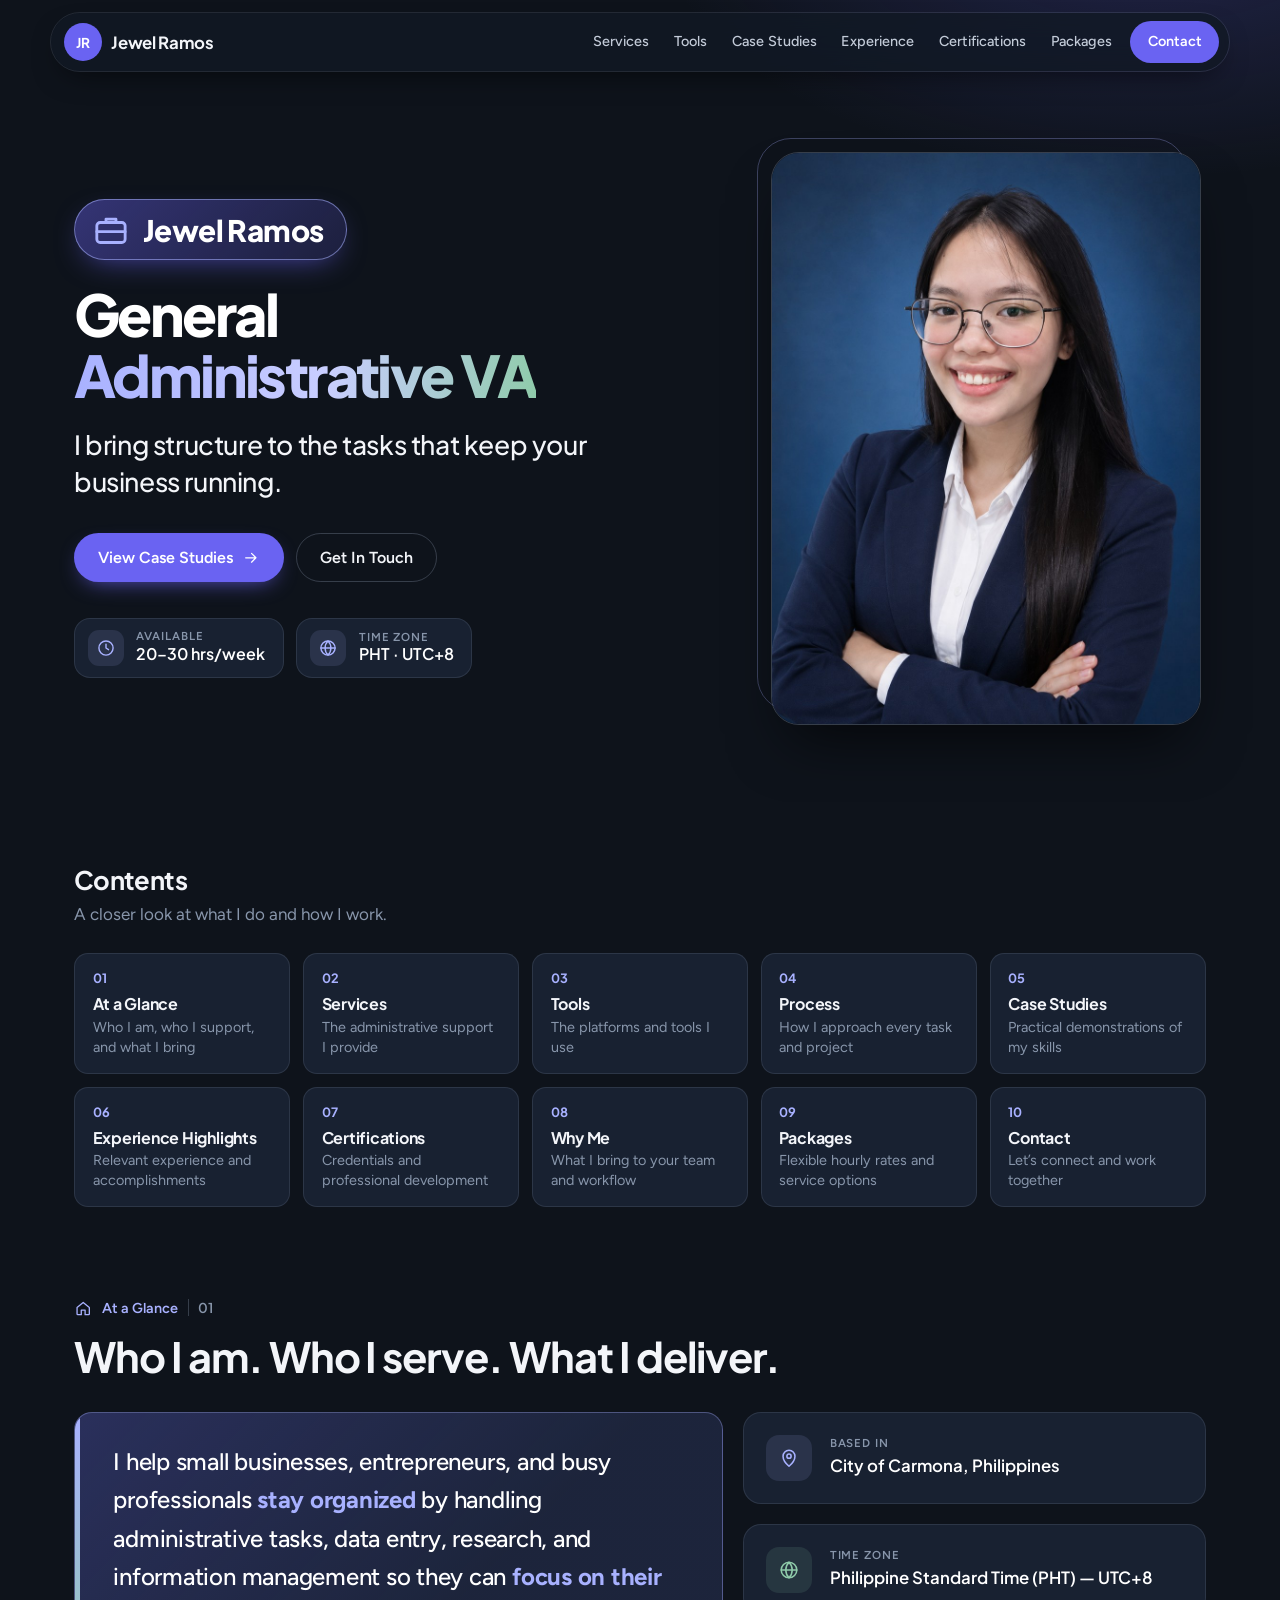
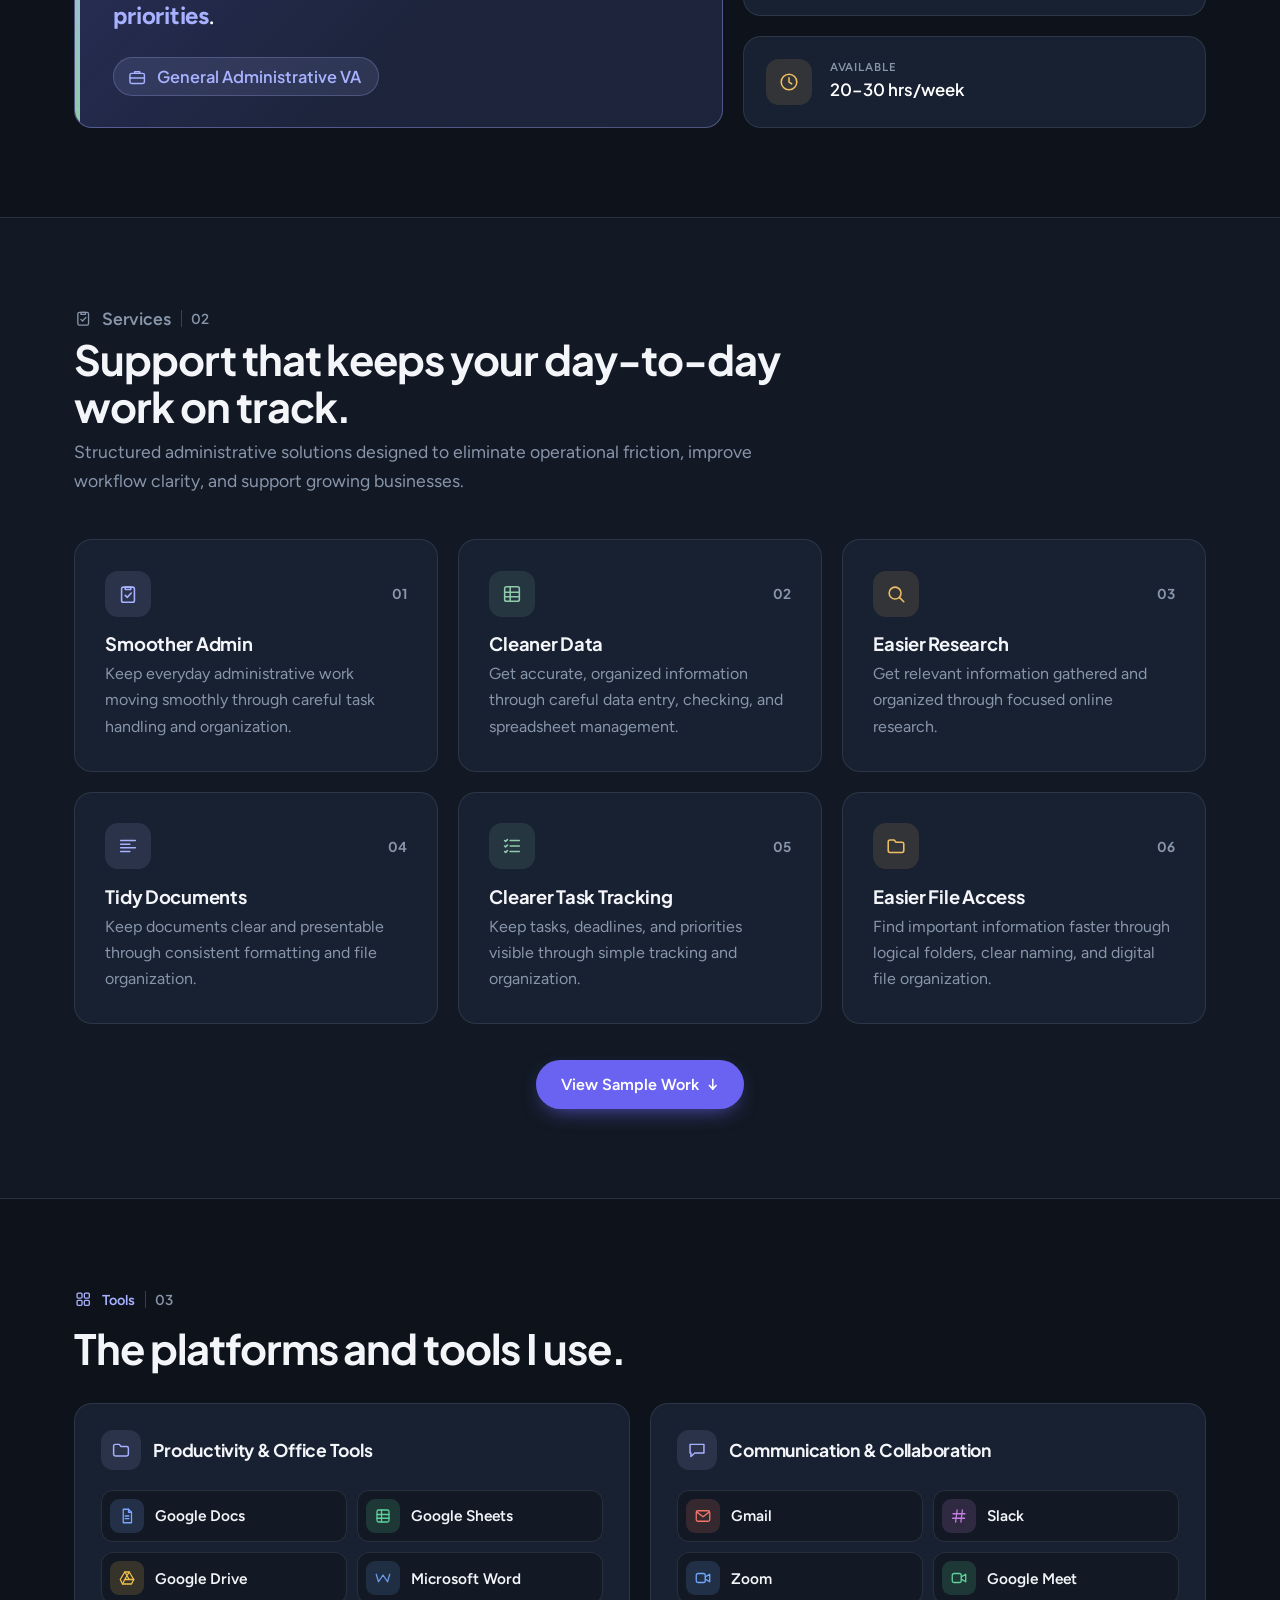
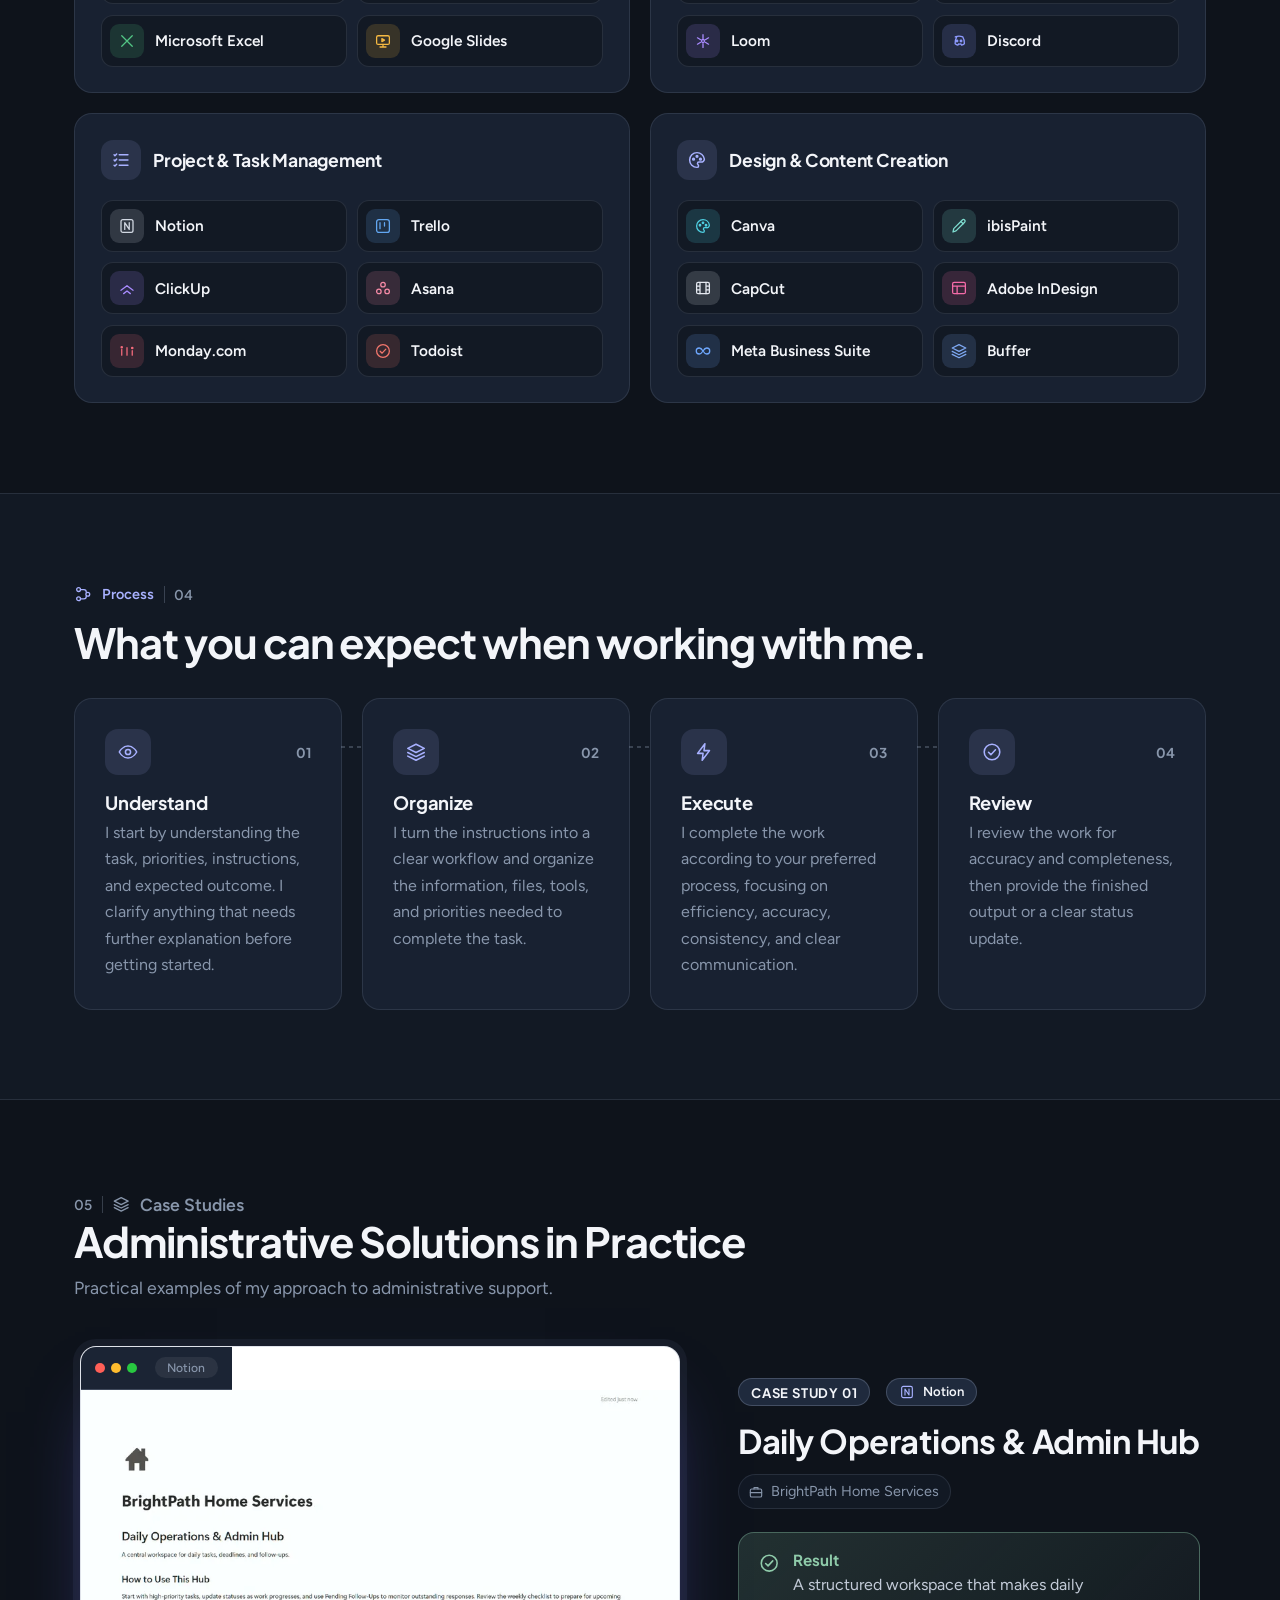
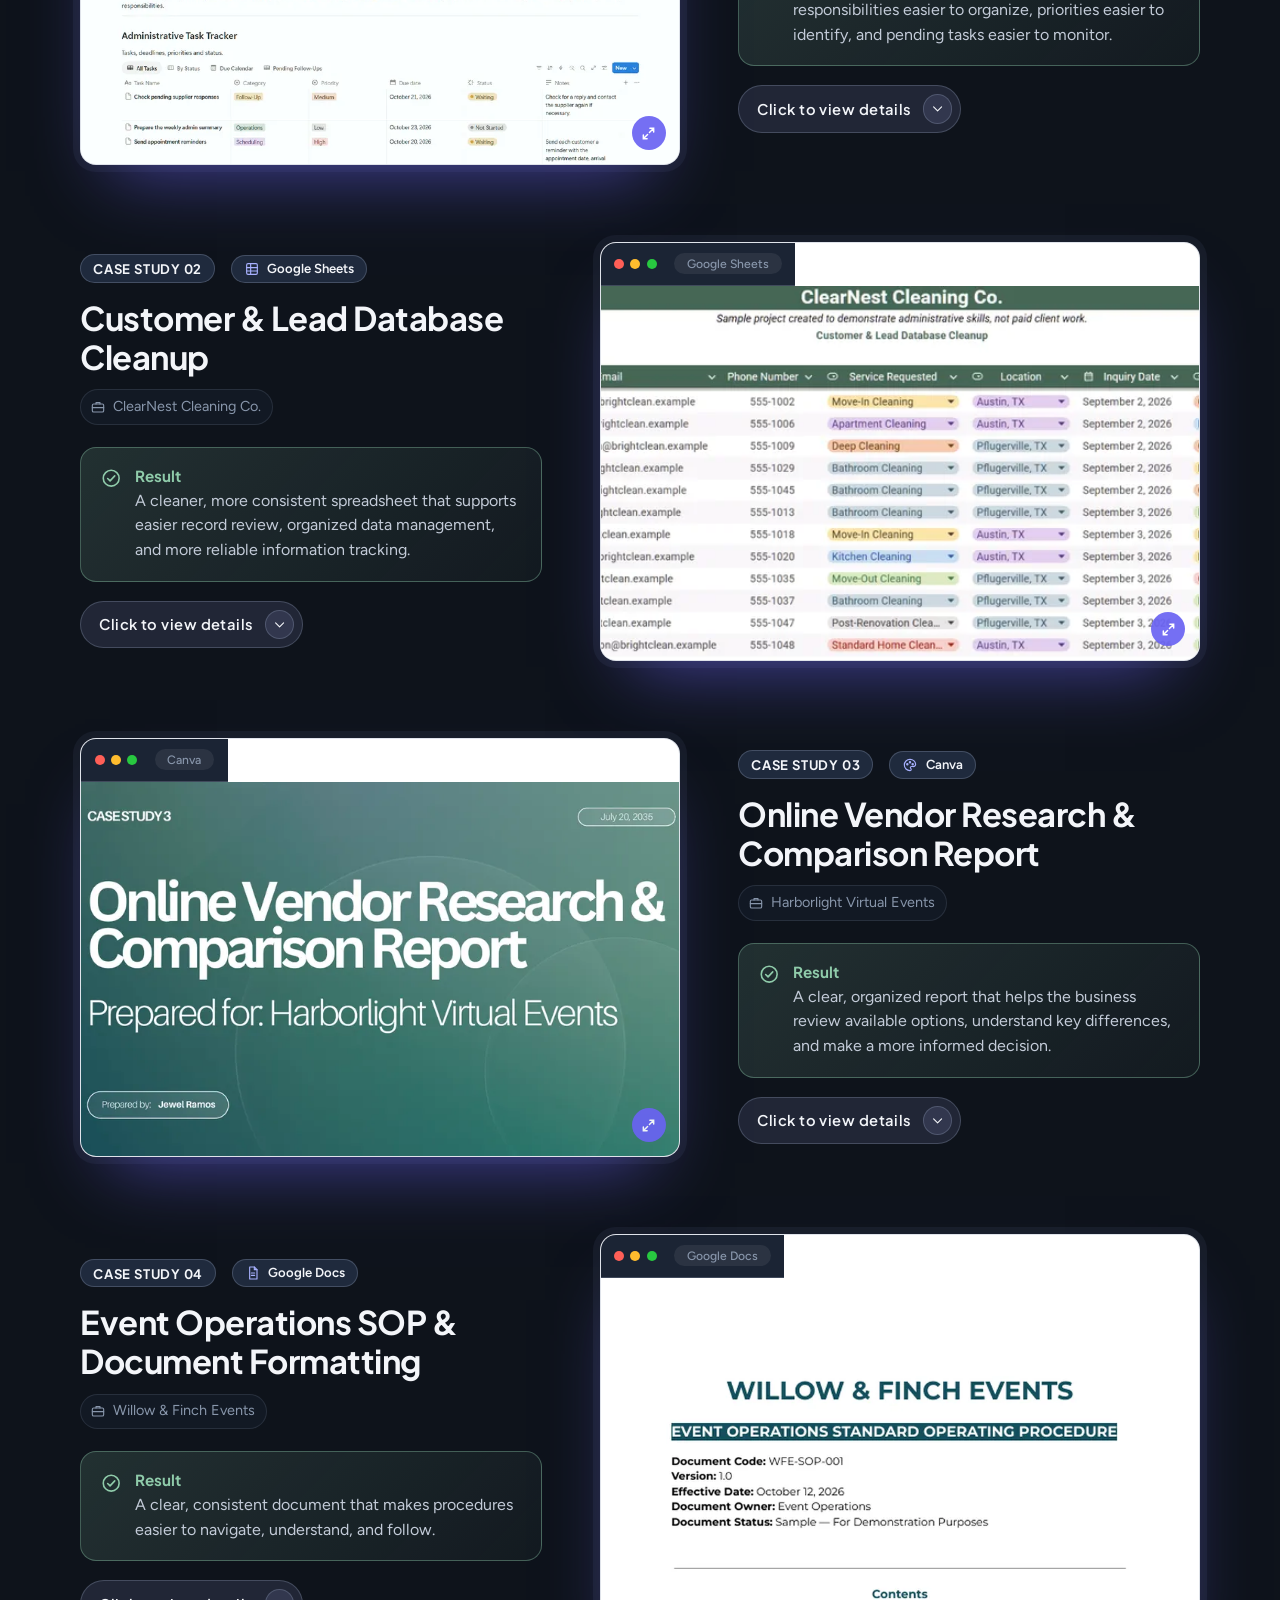
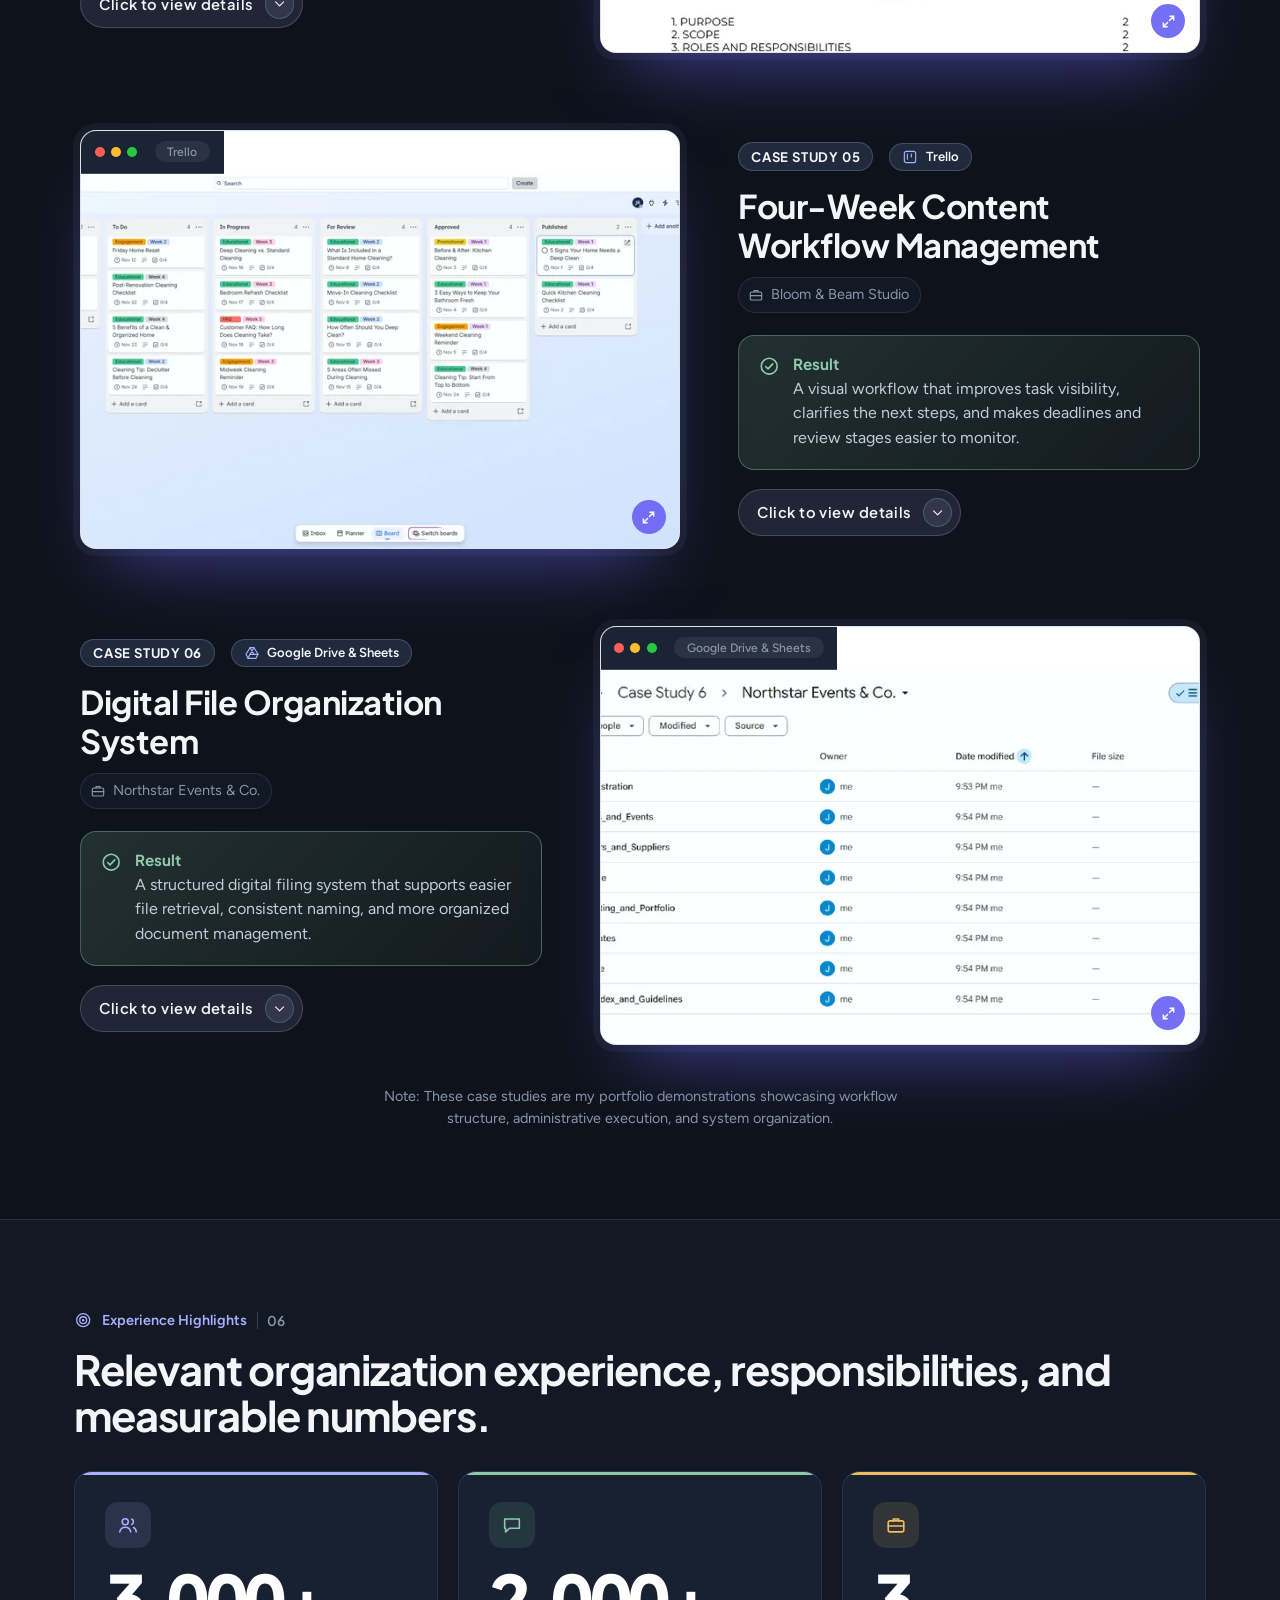
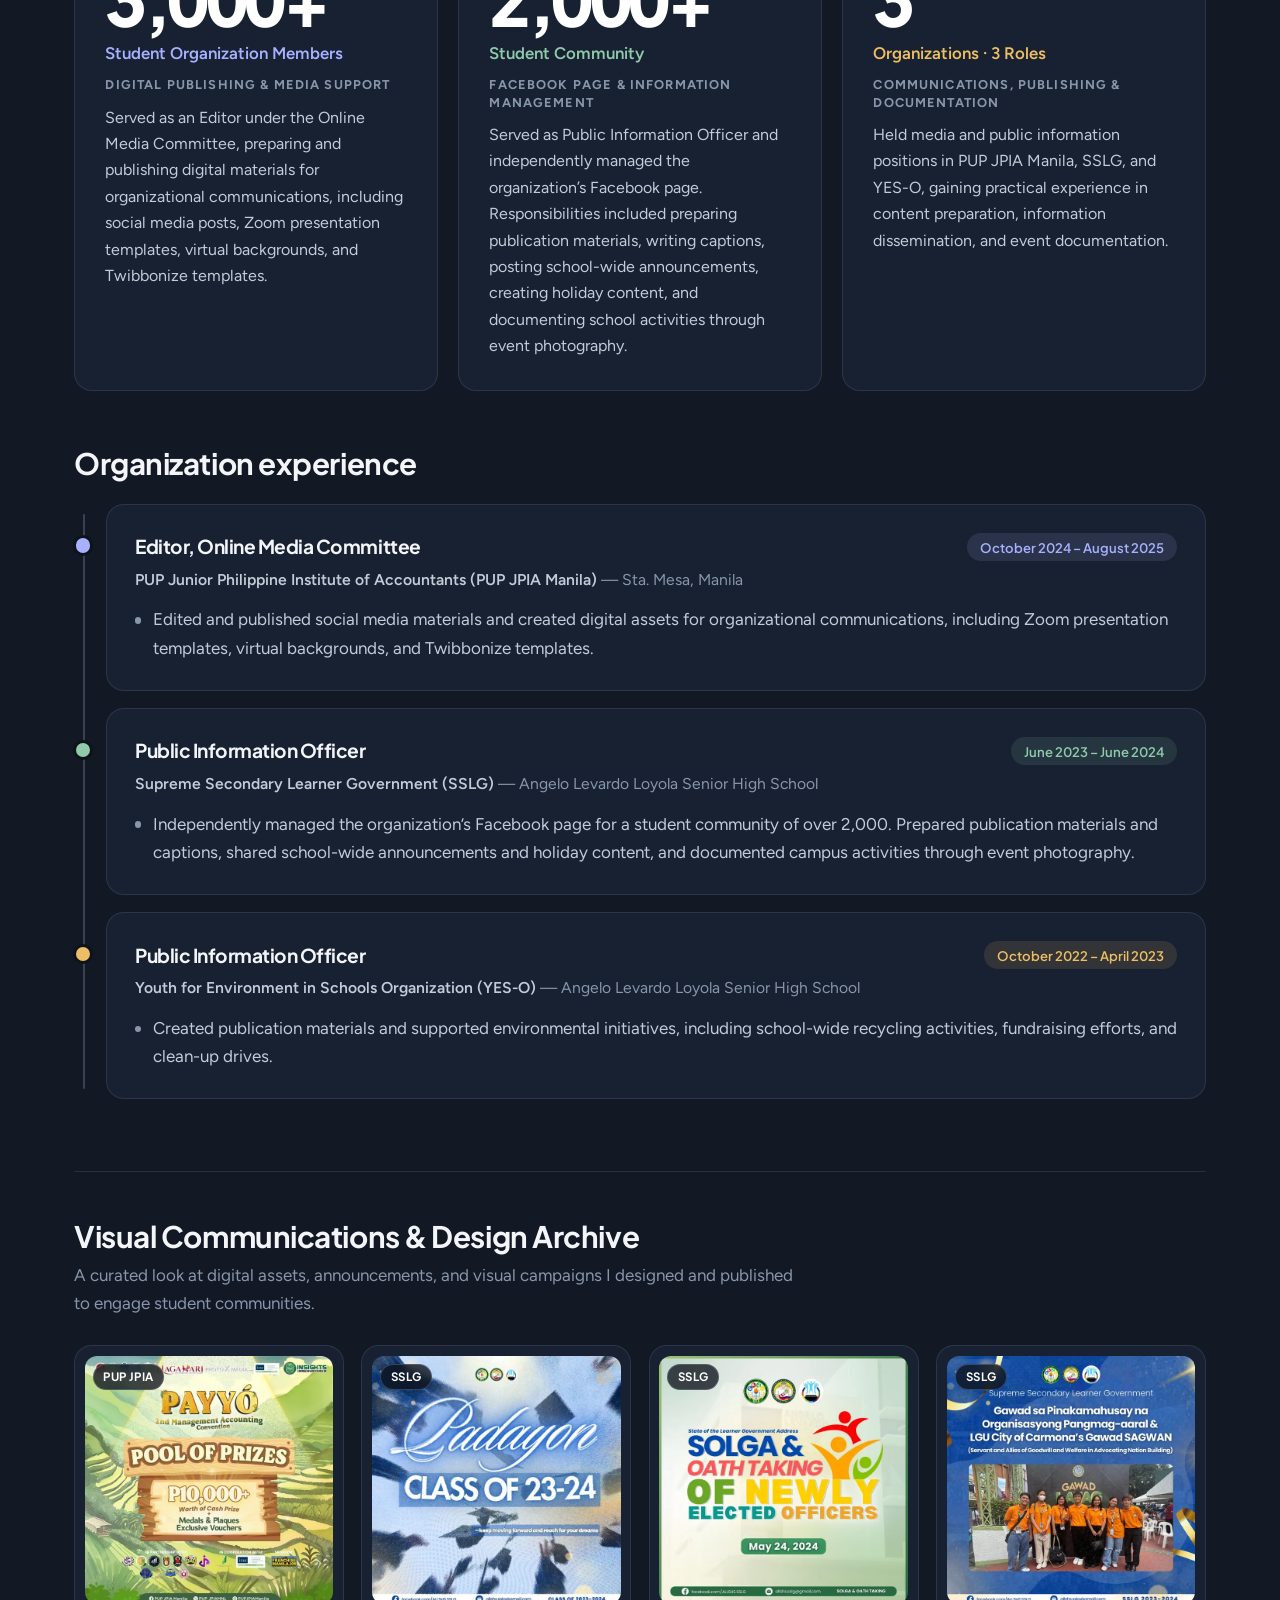
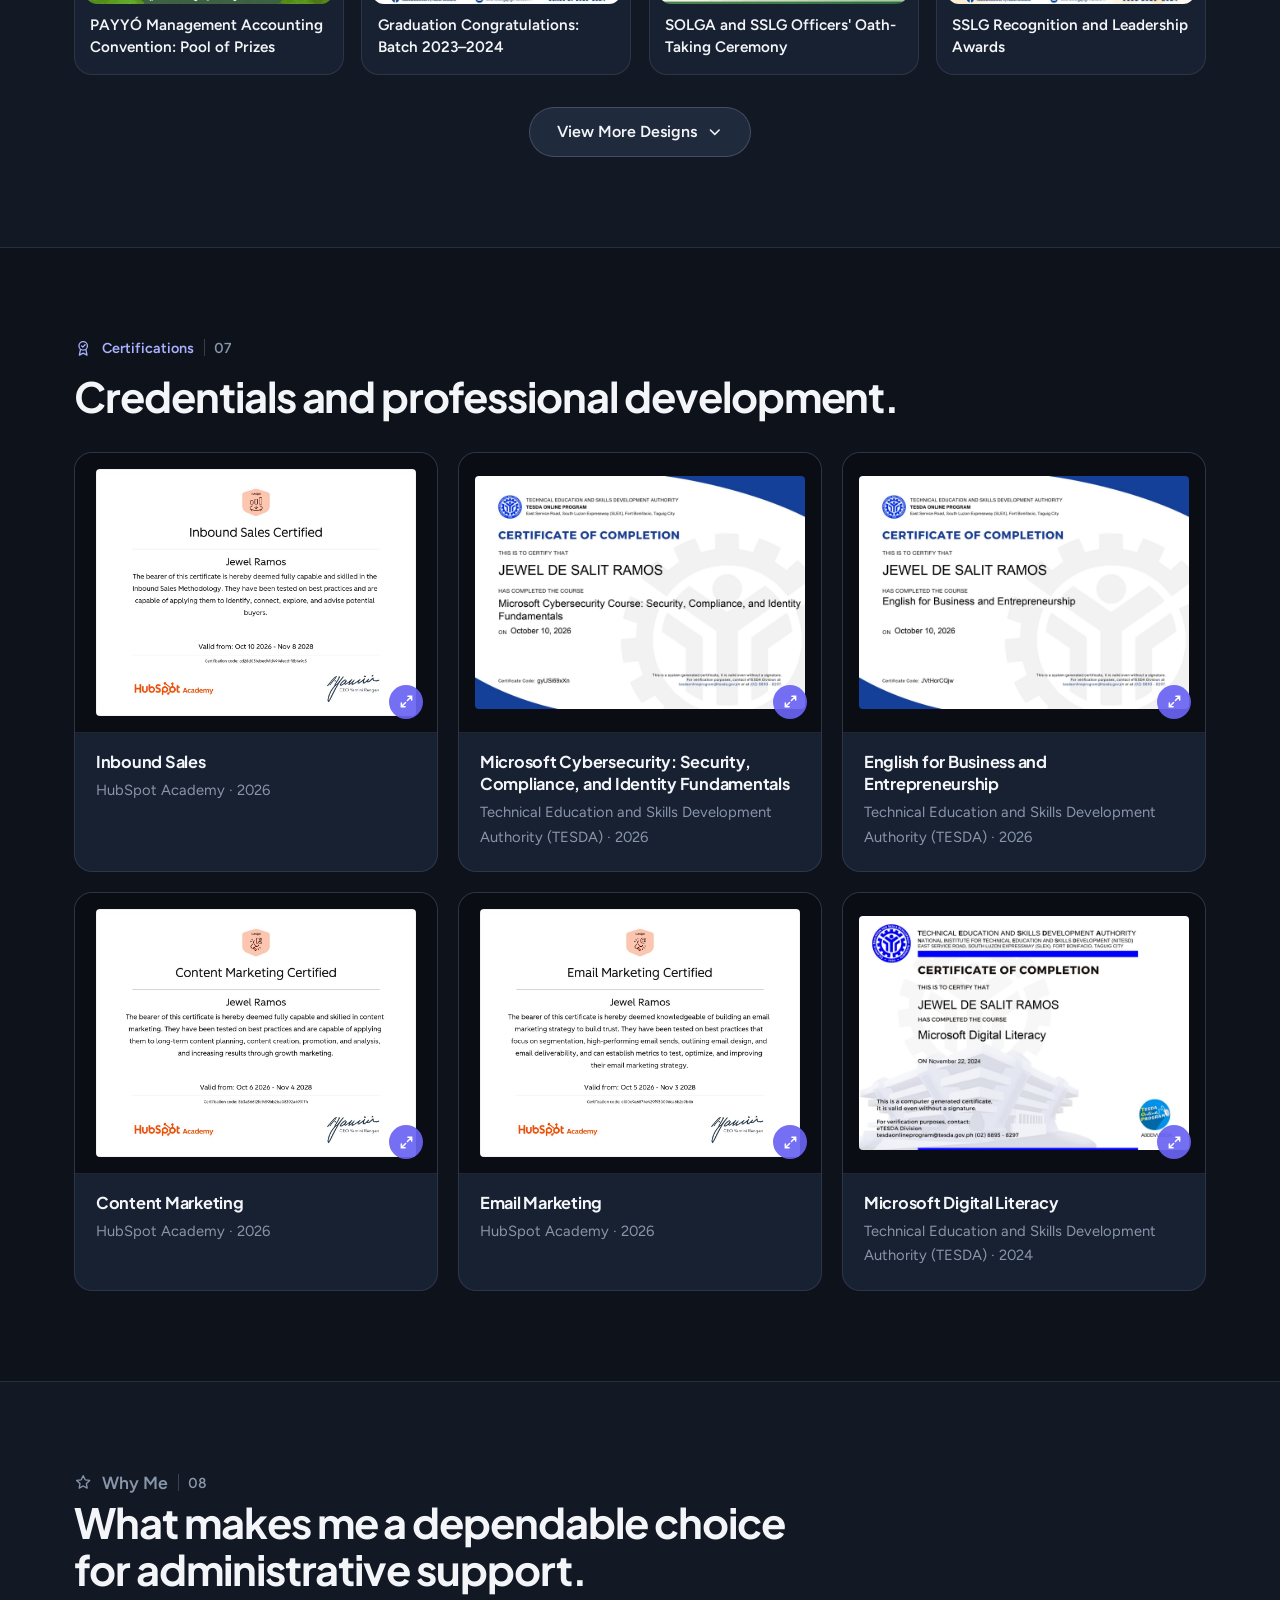
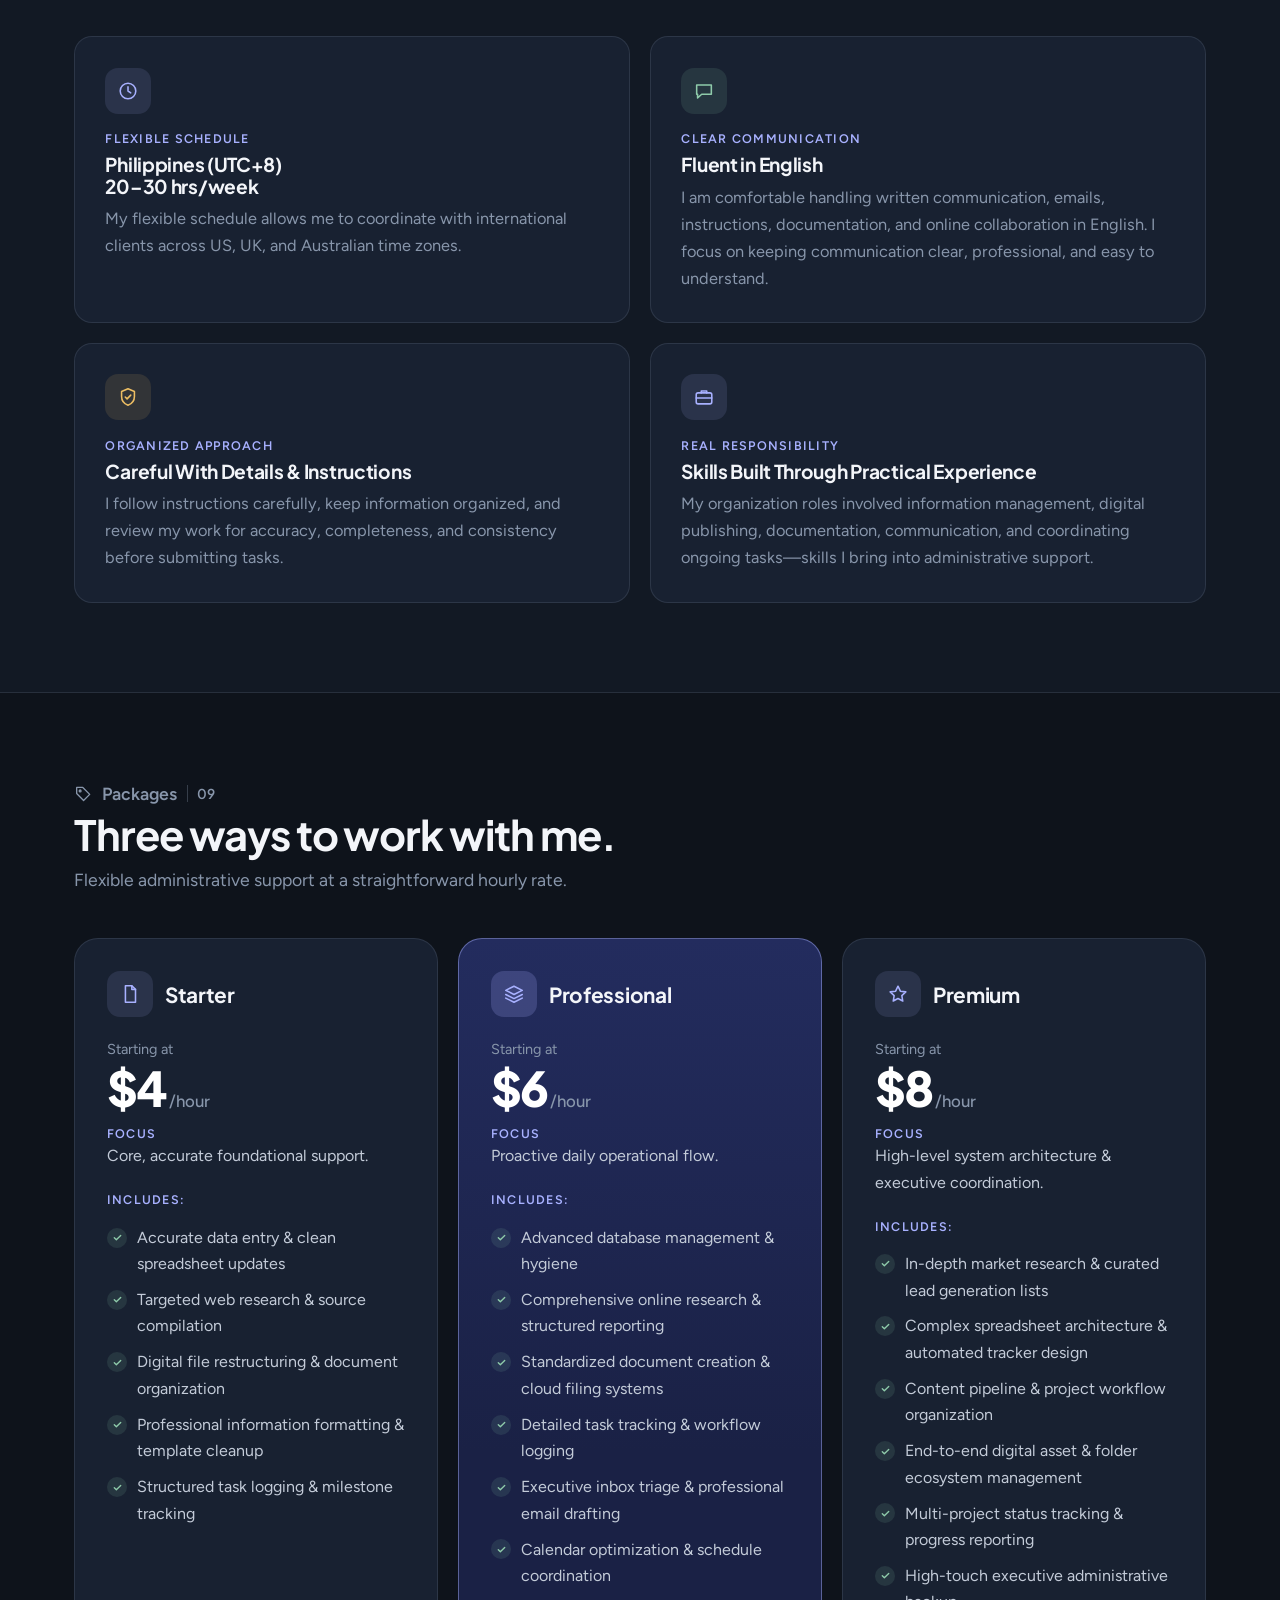
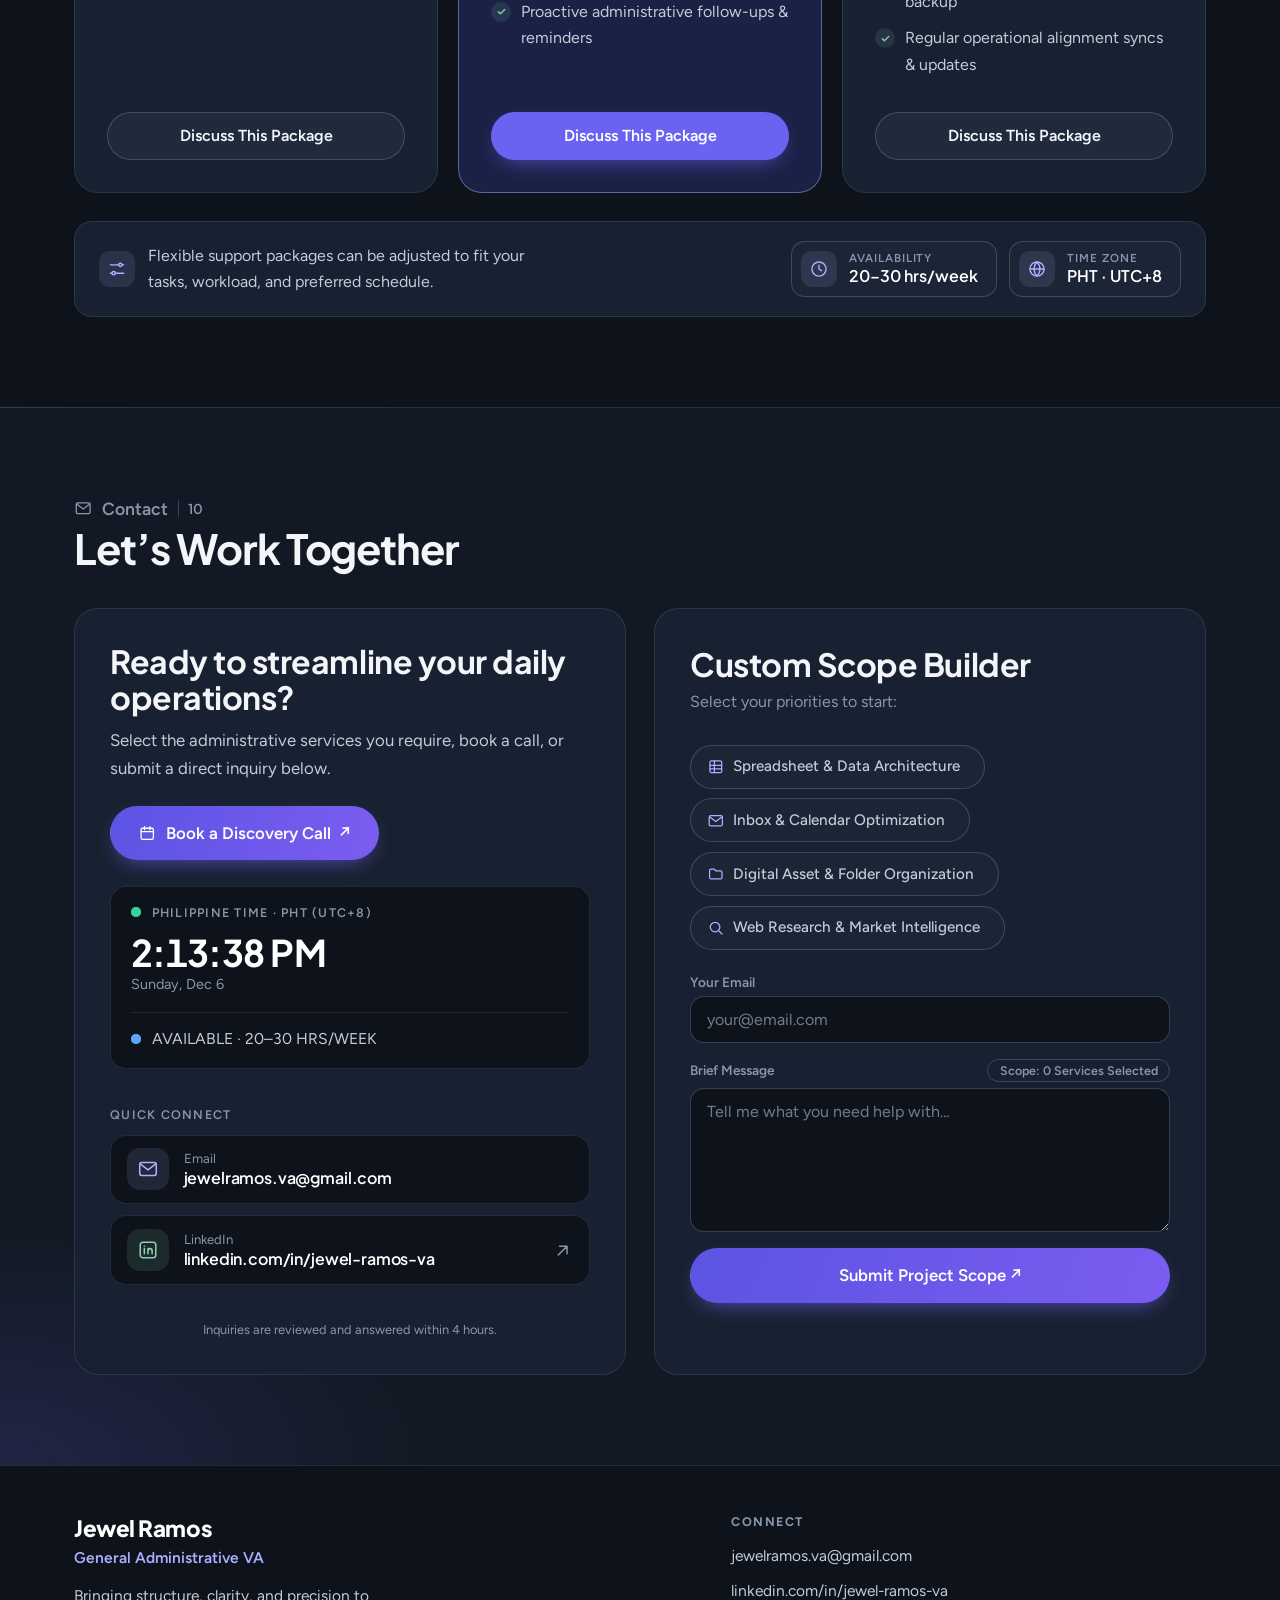
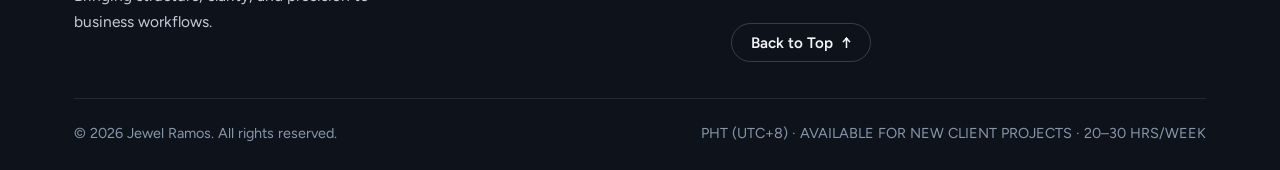
==== commit 871e3b39: "Add files via upload" ====
--- a/index.html
+++ b/index.html
@@ -1,4 +1,4 @@
-<!doctype html><html lang="en"><head><meta charset="utf-8"><meta name="viewport" content="width=device-width,initial-scale=1"><title>Jewel Ramos | General Administrative VA</title><meta name="description" content="Jewel Ramos, General Administrative VA. I bring structure to the tasks that keep your business running. Available 20–30 hrs/week, PHT · UTC+8."><link rel="canonical" href="https://jewelramos.github.io/va-portfolio/"><meta property="og:type" content="website"><meta property="og:title" content="Jewel Ramos | General Administrative VA"><meta property="og:description" content="Jewel Ramos, General Administrative VA. I bring structure to the tasks that keep your business running. Available 20–30 hrs/week, PHT · UTC+8."><meta property="og:url" content="https://jewelramos.github.io/va-portfolio/"><meta property="og:image" content="https://jewelramos.github.io/va-portfolio/assets/images/og-cover.jpg"><meta property="og:image:width" content="1200"><meta property="og:image:height" content="630"><meta property="og:image:alt" content="Jewel Ramos, General Administrative VA, available 20–30 hrs/week"><meta name="twitter:card" content="summary_large_image"><meta name="twitter:image" content="https://jewelramos.github.io/va-portfolio/assets/images/og-cover.jpg"><meta name="theme-color" content="#0E131B"><link rel="icon" href="assets/images/favicon.svg" type="image/svg+xml"><link rel="preconnect" href="https://fonts.googleapis.com"><link rel="preconnect" href="https://fonts.gstatic.com" crossorigin><link href="https://fonts.googleapis.com/css2?family=Figtree:wght@400;500;600;700&family=Plus+Jakarta+Sans:wght@500;600;700;800&display=swap" rel="stylesheet"><link rel="stylesheet" href="assets/css/style.css"></head><body><svg width="0" height="0" style="position:absolute" aria-hidden="true" focusable="false"><defs>
+<!doctype html><html lang="en"><head><meta charset="utf-8"><meta name="viewport" content="width=device-width,initial-scale=1"><title>Jewel Ramos | General Administrative VA</title><meta name="description" content="Jewel Ramos, General Administrative VA. I bring structure to the tasks that keep your business running. Available 20–30 hrs/week, PHT · UTC+8."><link rel="canonical" href="https://jewelramos.github.io/va-portfolio/"><meta property="og:type" content="website"><meta property="og:title" content="Jewel Ramos | General Administrative VA"><meta property="og:description" content="Jewel Ramos, General Administrative VA. I bring structure to the tasks that keep your business running. Available 20–30 hrs/week, PHT · UTC+8."><meta property="og:url" content="https://jewelramos.github.io/va-portfolio/"><meta property="og:image" content="https://jewelramos.github.io/va-portfolio/assets/images/og-cover.jpg"><meta property="og:image:width" content="1200"><meta property="og:image:height" content="630"><meta property="og:image:alt" content="Jewel Ramos, General Administrative VA, available 20–30 hrs/week"><meta name="twitter:card" content="summary_large_image"><meta name="twitter:title" content="Jewel Ramos | General Administrative VA"><meta name="twitter:description" content="Jewel Ramos, General Administrative VA. I bring structure to the tasks that keep your business running. Available 20–30 hrs/week, PHT · UTC+8."><meta name="twitter:image" content="https://jewelramos.github.io/va-portfolio/assets/images/og-cover.jpg"><meta name="theme-color" content="#0E131B"><link rel="icon" href="assets/images/favicon.svg" type="image/svg+xml"><link rel="preconnect" href="https://fonts.googleapis.com"><link rel="preconnect" href="https://fonts.gstatic.com" crossorigin><link href="https://fonts.googleapis.com/css2?family=Figtree:wght@400;500;600;700&family=Plus+Jakarta+Sans:wght@500;600;700;800&display=swap" rel="stylesheet"><link rel="stylesheet" href="assets/css/style.css"><script type="application/ld+json">{"@context":"https://schema.org","@type":"Person","name":"Jewel Ramos","jobTitle":"General Administrative VA","url":"https://jewelramos.github.io/va-portfolio/","image":"https://jewelramos.github.io/va-portfolio/assets/images/profile/jewel-ramos.jpg","email":"mailto:jewelramos.va@gmail.com","sameAs":["https://www.linkedin.com/in/jewel-ramos-va"]}</script><noscript><style>.cs-reveal{grid-template-rows:1fr;opacity:1;visibility:visible}.cs-toggle{display:none}</style></noscript></head><body><svg width="0" height="0" style="position:absolute" aria-hidden="true" focusable="false"><defs>
 <symbol id="i-docs" viewBox="0 0 24 24"><path d="M7 3h7l4 4v14H7z"/><path d="M14 3v4h4M9.5 12h5M9.5 15.5h5"/></symbol>
 <symbol id="i-sheets" viewBox="0 0 24 24"><rect x="4" y="4" width="16" height="16" rx="2"/><path d="M4 10h16M4 15h16M10 4v16"/></symbol>
 <symbol id="i-drive" viewBox="0 0 24 24"><path d="M9 4h6l6 10-3 6H6l-3-6z"/><path d="M9 4l6 10M15 4L9 14M6 20l3-6h12"/></symbol>
@@ -55,28 +55,27 @@
 <symbol id="i-target" viewBox="0 0 24 24"><circle cx="12" cy="12" r="8.5"/><circle cx="12" cy="12" r="4.5"/><circle cx="12" cy="12" r=".8"/></symbol>
 <symbol id="i-problem" viewBox="0 0 24 24"><circle cx="12" cy="12" r="8.5"/><path d="M12 7.5v5M12 16v.01"/></symbol>
 <symbol id="i-tools" viewBox="0 0 24 24"><path d="M14.5 6.5a4 4 0 005 5L10 21a2.1 2.1 0 01-3-3z"/><path d="M14.5 6.5l3-3 3 3"/></symbol>
-<symbol id="i-x" viewBox="0 0 24 24"><path d="M6 6l12 12M18 6L6 18"/></symbol><symbol id="i-prev" viewBox="0 0 24 24"><path d="M15 5l-7 7 7 7"/></symbol><symbol id="i-next" viewBox="0 0 24 24"><path d="M9 5l7 7-7 7"/></symbol><symbol id="i-slides" viewBox="0 0 24 24"><rect x="3.5" y="5" width="17" height="11.5" rx="2"/><path d="M12 16.5V20M8 20h8M10.5 8.8v4l3.5-2z"/></symbol><symbol id="i-loom" viewBox="0 0 24 24"><circle cx="12" cy="12" r="2"/><path d="M12 3.5v5M12 15.5v5M4.6 7.75l4.3 2.5M15.1 13.75l4.3 2.5M4.6 16.25l4.3-2.5M15.1 10.25l4.3-2.5"/></symbol><symbol id="i-discord" viewBox="0 0 24 24"><path d="M7 6.5c3.200-1.400 6.800-1.400 10 0 1.700 2.800 2.400 5.700 2.200 9.200-1.200.9-2.400 1.500-3.700 1.900l-1-1.800c-1 .3-2 .3-3 0l-1 1.800c-1.300-.4-2.500-1-3.700-1.900-.2-3.500.5-6.400 2.200-9.200z"/><circle cx="9.300" cy="12" r="1.100"/><circle cx="14.700" cy="12" r="1.100"/></symbol><symbol id="i-monday" viewBox="0 0 24 24"><path d="M5 17.500V10M12 17.500V7.500M19 17.500v-6"/><circle cx="5" cy="7" r="0.9"/><circle cx="19" cy="8" r="0.9"/></symbol><symbol id="i-down" viewBox="0 0 24 24"><path d="M6 9.500l6 6 6-6"/></symbol></defs></svg><a class="skip" href="#main">Skip to content</a><header class="nav"><div class="bar"><a class="brand" href="index.html"><i aria-hidden="true">JR</i>Jewel Ramos</a><nav aria-label="Primary"><div class="menu" id="menu"><a href="#home" class="x">Home</a><a href="#at-a-glance" class="x">At a Glance</a><a href="#services">Services</a><a href="#certifications">Certifications</a><a href="#tools">Tools</a><a href="#process" class="x">Process</a><a href="#case-studies">Case Studies</a><a href="#experience">Experience<span class="m"> Highlights</span></a><a href="#packages">Packages</a><a href="#why-me" class="x">Why Me</a><a href="#contact">Contact</a></div></nav><button class="burger" aria-expanded="false" aria-controls="menu" aria-label="Open menu" type="button"><span></span><span></span><span></span></button></div></header><main id="main"><section class="hero" id="home" aria-labelledby="hero-h"><div class="wrap"><div class="hgrid"><div>
+<symbol id="i-x" viewBox="0 0 24 24"><path d="M6 6l12 12M18 6L6 18"/></symbol><symbol id="i-prev" viewBox="0 0 24 24"><path d="M15 5l-7 7 7 7"/></symbol><symbol id="i-next" viewBox="0 0 24 24"><path d="M9 5l7 7-7 7"/></symbol><symbol id="i-slides" viewBox="0 0 24 24"><rect x="3.5" y="5" width="17" height="11.5" rx="2"/><path d="M12 16.5V20M8 20h8M10.5 8.8v4l3.5-2z"/></symbol><symbol id="i-loom" viewBox="0 0 24 24"><circle cx="12" cy="12" r="2"/><path d="M12 3.5v5M12 15.5v5M4.6 7.75l4.3 2.5M15.1 13.75l4.3 2.5M4.6 16.25l4.3-2.5M15.1 10.25l4.3-2.5"/></symbol><symbol id="i-discord" viewBox="0 0 24 24"><path d="M7 6.5c3.200-1.400 6.800-1.400 10 0 1.700 2.800 2.400 5.700 2.200 9.200-1.200.9-2.400 1.500-3.700 1.900l-1-1.800c-1 .3-2 .3-3 0l-1 1.800c-1.300-.4-2.500-1-3.700-1.900-.2-3.500.5-6.400 2.200-9.200z"/><circle cx="9.300" cy="12" r="1.100"/><circle cx="14.700" cy="12" r="1.100"/></symbol><symbol id="i-monday" viewBox="0 0 24 24"><path d="M5 17.500V10M12 17.500V7.500M19 17.500v-6"/><circle cx="5" cy="7" r="0.9"/><circle cx="19" cy="8" r="0.9"/></symbol><symbol id="i-down" viewBox="0 0 24 24"><path d="M6 9.500l6 6 6-6"/></symbol></defs></svg><a class="skip" href="#main">Skip to content</a><header class="nav"><div class="bar"><a class="brand" href="index.html"><i aria-hidden="true">JR</i>Jewel Ramos</a><nav aria-label="Primary"><div class="menu" id="menu"><a href="#home" class="x">Home</a><a href="#at-a-glance" class="x">At a Glance</a><a href="#services">Services</a><a href="#tools">Tools</a><a href="#process" class="x">Process</a><a href="#case-studies">Case Studies</a><a href="#experience">Experience<span class="m"> Highlights</span></a><a href="#certifications">Certifications</a><a href="#why-me" class="x">Why Me</a><a href="#packages">Packages</a><a href="#contact">Contact</a></div></nav><button class="burger" aria-expanded="false" aria-controls="menu" aria-label="Open menu" type="button"><span></span><span></span><span></span></button></div></header><main id="main"><section class="hero" id="home" aria-labelledby="hero-h"><div class="wrap"><div class="hgrid"><div>
 <p class="role" data-in style="--d:0"><svg class="i" aria-hidden="true" focusable="false"><use href="#i-brief"/></svg>Jewel Ramos</p>
 <h1 id="hero-h" data-in style="--d:1">General <span class="hl">Administrative VA</span></h1>
 <p class="tag" data-in style="--d:2">I bring structure to the tasks that keep your business running.</p>
 <div class="cta" data-in style="--d:3"><a class="btn btn--primary" href="#case-studies">View Case Studies<svg class="i" aria-hidden="true" focusable="false"><use href="#i-arrow"/></svg></a><a class="btn btn--ghost" href="#contact">Get In Touch</a></div>
 <dl class="hmeta" data-in style="--d:4"><div><svg class="i" aria-hidden="true" focusable="false"><use href="#i-clock"/></svg><div><dt>Available</dt><dd>20–30 hrs/week</dd></div></div><div><svg class="i" aria-hidden="true" focusable="false"><use href="#i-globe"/></svg><div><dt>Time Zone</dt><dd>PHT · UTC+8</dd></div></div></dl></div>
-<figure class="photo" data-in style="--d:2"><img src="assets/images/profile/jewel-ramos.jpg" alt="Portrait of Jewel Ramos in a navy blazer" width="900" height="1200"></figure></div></div></section>
-<section class="contents" id="contents" aria-labelledby="contents-h"><div class="wrap"><h2 id="contents-h">Contents</h2><p>A closer look at what I do and how I work.</p><ol class="toc"><li><a href="#at-a-glance"><span class="n">01</span><b>At a Glance</b><span>Who I am, who I serve, and what I deliver</span></a></li><li><a href="#services"><span class="n">02</span><b>Services</b><span>The administrative support I provide</span></a></li><li><a href="#certifications"><span class="n">03</span><b>Certifications</b><span>Credentials and professional development</span></a></li><li><a href="#tools"><span class="n">04</span><b>Tools</b><span>The platforms and tools I use</span></a></li><li><a href="#process"><span class="n">05</span><b>Process</b><span>How working with me actually feels</span></a></li><li><a href="#case-studies"><span class="n">06</span><b>Case Studies</b><span>Practical examples of my approach to administrative support</span></a></li><li><a href="#experience"><span class="n">07</span><b>Experience Highlights</b><span>Relevant experience and measurable results</span></a></li><li><a href="#packages"><span class="n">08</span><b>Packages</b><span>Flexible ways to work together</span></a></li><li><a href="#why-me"><span class="n">09</span><b>Why Me</b><span>What I bring to your workflow</span></a></li><li><a href="#contact"><span class="n">10</span><b>Contact</b><span>Let’s connect and work together</span></a></li></ol></div></section>
+<figure class="photo" data-in style="--d:2"><img fetchpriority="high" decoding="async" src="assets/images/profile/jewel-ramos.jpg" alt="Portrait of Jewel Ramos in a navy blazer" width="900" height="1200"></figure></div></div></section>
+<section class="contents" id="contents" aria-labelledby="contents-h"><div class="wrap"><h2 id="contents-h">Contents</h2><p>A closer look at what I do and how I work.</p><ol class="toc"><li><a href="#at-a-glance"><span class="n">01</span><b>At a Glance</b><span>Who I am, who I support, and what I bring</span></a></li><li><a href="#services"><span class="n">02</span><b>Services</b><span>The administrative support I provide</span></a></li><li><a href="#tools"><span class="n">03</span><b>Tools</b><span>The platforms and tools I use</span></a></li><li><a href="#process"><span class="n">04</span><b>Process</b><span>How I approach every task and project</span></a></li><li><a href="#case-studies"><span class="n">05</span><b>Case Studies</b><span>Practical demonstrations of my skills</span></a></li><li><a href="#experience"><span class="n">06</span><b>Experience Highlights</b><span>Relevant experience and accomplishments</span></a></li><li><a href="#certifications"><span class="n">07</span><b>Certifications</b><span>Credentials and professional development</span></a></li><li><a href="#why-me"><span class="n">08</span><b>Why Me</b><span>What I bring to your team and workflow</span></a></li><li><a href="#packages"><span class="n">09</span><b>Packages</b><span>Flexible hourly rates and service options</span></a></li><li><a href="#contact"><span class="n">10</span><b>Contact</b><span>Let’s connect and work together</span></a></li></ol></div></section>
 <section id="at-a-glance" aria-labelledby="glance-h"><div class="wrap"><p class="lab"><svg class="i" aria-hidden="true" focusable="false"><use href="#i-home"/></svg>At a Glance<span class="num">01</span></p><h2 id="glance-h">Who I am. Who I serve. What I deliver.</h2>
 <div class="glance" style="margin-top:2rem"><div class="card lead"><p>I help small businesses, entrepreneurs, and busy professionals <strong>stay organized</strong> by handling administrative tasks, data entry, research, and information management so they can <strong>focus on their priorities</strong>.</p><span class="role"><svg class="i" aria-hidden="true" focusable="false"><use href="#i-brief"/></svg>General Administrative VA</span></div>
 <dl class="facts"><div class="card fact"><div class="ico"><svg class="i" aria-hidden="true" focusable="false"><use href="#i-pin"/></svg></div><div><dt>Based in</dt><dd>City of Carmona, Philippines</dd></div></div><div class="card fact"><div class="ico ico--sage"><svg class="i" aria-hidden="true" focusable="false"><use href="#i-globe"/></svg></div><div><dt>Time Zone</dt><dd>Philippine Standard Time (PHT) — UTC+8</dd></div></div><div class="card fact"><div class="ico ico--amber"><svg class="i" aria-hidden="true" focusable="false"><use href="#i-clock"/></svg></div><div><dt>Available</dt><dd>20–30 hrs/week</dd></div></div></dl></div></div></section>
-<section class="alt" id="about" aria-labelledby="about-h"><div class="wrap"><p class="lab"><svg class="i" aria-hidden="true" focusable="false"><use href="#i-user"/></svg>About Me</p><h2 id="about-h">My story in three parts.</h2><div class="g3" style="margin-top:2rem"><article class="card beat"><div class="k"><div class="ico "><svg class="i" aria-hidden="true" focusable="false"><use href="#i-spark"/></svg></div><span>The Hook</span></div><p>I am a reliable General Administrative VA who keeps your data, files, and tasks organized so everyday work gets completed accurately and efficiently.</p></article><article class="card beat"><div class="k"><div class="ico ico--sage"><svg class="i" aria-hidden="true" focusable="false"><use href="#i-book"/></svg></div><span>The Story</span></div><p>My experience in student organizations involved managing important files, preparing digital content, and coordinating communications. These responsibilities helped me build strong organizational, administrative, and technical skills.</p></article><article class="card beat"><div class="k"><div class="ico ico--amber"><svg class="i" aria-hidden="true" focusable="false"><use href="#i-shield"/></svg></div><span>The Promise</span></div><p>I follow instructions carefully, communicate clearly, and pay attention to details. I am also comfortable learning new tools and adapting to your preferred workflow.</p></article></div></div></section>
-<section id="services" aria-labelledby="services-h"><div class="wrap"><div class="sh"><p class="lab"><svg class="i" aria-hidden="true" focusable="false"><use href="#i-clipboard"/></svg>Services<span class="num">02</span></p><h2 id="services-h">Support that keeps your day-to-day work on track.</h2><p>Structured administrative solutions designed to eliminate operational friction, improve workflow clarity, and support growing businesses.</p></div><ul class="g3 svc-grid"><li class="card svc"><div class="svc-top"><div class="ico "><svg class="i" aria-hidden="true" focusable="false"><use href="#i-clipboard"/></svg></div><span class="svc-n">01</span></div><h3>Smoother Admin</h3><p>Keep everyday administrative work moving smoothly through careful task handling and organization.</p></li><li class="card svc"><div class="svc-top"><div class="ico ico--sage"><svg class="i" aria-hidden="true" focusable="false"><use href="#i-sheets"/></svg></div><span class="svc-n">02</span></div><h3>Cleaner Data</h3><p>Get accurate, organized information through careful data entry, checking, and spreadsheet management.</p></li><li class="card svc"><div class="svc-top"><div class="ico ico--amber"><svg class="i" aria-hidden="true" focusable="false"><use href="#i-search"/></svg></div><span class="svc-n">03</span></div><h3>Easier Research</h3><p>Get relevant information gathered and organized through focused online research.</p></li><li class="card svc"><div class="svc-top"><div class="ico "><svg class="i" aria-hidden="true" focusable="false"><use href="#i-align"/></svg></div><span class="svc-n">04</span></div><h3>Tidy Documents</h3><p>Keep documents clear and presentable through consistent formatting and file organization.</p></li><li class="card svc"><div class="svc-top"><div class="ico ico--sage"><svg class="i" aria-hidden="true" focusable="false"><use href="#i-tasks"/></svg></div><span class="svc-n">05</span></div><h3>Clearer Task Tracking</h3><p>Keep tasks, deadlines, and priorities visible through simple tracking and organization.</p></li><li class="card svc"><div class="svc-top"><div class="ico ico--amber"><svg class="i" aria-hidden="true" focusable="false"><use href="#i-folder"/></svg></div><span class="svc-n">06</span></div><h3>Easier File Access</h3><p>Find important information faster through logical folders, clear naming, and digital file organization.</p></li></ul><div class="svc-cta"><a class="btn btn--primary" href="#case-studies">View Sample Work <span aria-hidden="true">↓</span></a></div></div></section>
-<section class="alt" id="certifications" aria-labelledby="certifications-h"><div class="wrap"><p class="lab"><svg class="i" aria-hidden="true" focusable="false"><use href="#i-award"/></svg>Certifications<span class="num">03</span></p><h2 id="certifications-h">Credentials and professional development.</h2><ul class="g3 certs" style="margin-top:2rem"><li class="card cert"><button type="button" class="zoomable" data-zoom="assets/images/certificates/hubspot-inbound-sales.jpg" data-alt="HubSpot Academy Inbound Sales Certified certificate awarded to Jewel Ramos" data-cap="Inbound Sales — HubSpot Academy, 2026" aria-label="View full certificate: Inbound Sales"><span class="th"><img src="assets/images/certificates/hubspot-inbound-sales.jpg" alt="HubSpot Academy Inbound Sales Certified certificate awarded to Jewel Ramos" loading="lazy" width="1140" height="880"></span></button><div class="t"><h3>Inbound Sales</h3><p>HubSpot Academy · 2026</p></div></li><li class="card cert"><button type="button" class="zoomable" data-zoom="assets/images/certificates/tesda-cybersecurity-fundamentals.jpg" data-alt="TESDA Certificate of Completion for Microsoft Cybersecurity: Security, Compliance, and Identity Fundamentals" data-cap="Microsoft Cybersecurity: Security, Compliance, and Identity Fundamentals — Technical Education and Skills Development Authority (TESDA), 2026" aria-label="View full certificate: Microsoft Cybersecurity: Security, Compliance, and Identity Fundamentals"><span class="th"><img src="assets/images/certificates/tesda-cybersecurity-fundamentals.jpg" alt="TESDA Certificate of Completion for Microsoft Cybersecurity: Security, Compliance, and Identity Fundamentals" loading="lazy" width="1140" height="880"></span></button><div class="t"><h3>Microsoft Cybersecurity: Security, Compliance, and Identity Fundamentals</h3><p>Technical Education and Skills Development Authority (TESDA) · 2026</p></div></li><li class="card cert"><button type="button" class="zoomable" data-zoom="assets/images/certificates/tesda-english-business-entrepreneurship.jpg" data-alt="TESDA Certificate of Completion for English for Business and Entrepreneurship" data-cap="English for Business and Entrepreneurship — Technical Education and Skills Development Authority (TESDA), 2026" aria-label="View full certificate: English for Business and Entrepreneurship"><span class="th"><img src="assets/images/certificates/tesda-english-business-entrepreneurship.jpg" alt="TESDA Certificate of Completion for English for Business and Entrepreneurship" loading="lazy" width="1140" height="880"></span></button><div class="t"><h3>English for Business and Entrepreneurship</h3><p>Technical Education and Skills Development Authority (TESDA) · 2026</p></div></li><li class="card cert"><button type="button" class="zoomable" data-zoom="assets/images/certificates/hubspot-content-marketing.jpg" data-alt="HubSpot Academy Content Marketing Certified certificate awarded to Jewel Ramos" data-cap="Content Marketing — HubSpot Academy, 2026" aria-label="View full certificate: Content Marketing"><span class="th"><img src="assets/images/certificates/hubspot-content-marketing.jpg" alt="HubSpot Academy Content Marketing Certified certificate awarded to Jewel Ramos" loading="lazy" width="1140" height="880"></span></button><div class="t"><h3>Content Marketing</h3><p>HubSpot Academy · 2026</p></div></li><li class="card cert"><button type="button" class="zoomable" data-zoom="assets/images/certificates/hubspot-email-marketing.jpg" data-alt="HubSpot Academy Email Marketing Certified certificate awarded to Jewel Ramos" data-cap="Email Marketing — HubSpot Academy, 2026" aria-label="View full certificate: Email Marketing"><span class="th"><img src="assets/images/certificates/hubspot-email-marketing.jpg" alt="HubSpot Academy Email Marketing Certified certificate awarded to Jewel Ramos" loading="lazy" width="1140" height="880"></span></button><div class="t"><h3>Email Marketing</h3><p>HubSpot Academy · 2026</p></div></li><li class="card cert"><button type="button" class="zoomable" data-zoom="assets/images/certificates/tesda-microsoft-digital-literacy.jpg" data-alt="TESDA Certificate of Completion for Microsoft Digital Literacy" data-cap="Microsoft Digital Literacy — Technical Education and Skills Development Authority (TESDA), 2024" aria-label="View full certificate: Microsoft Digital Literacy"><span class="th"><img src="assets/images/certificates/tesda-microsoft-digital-literacy.jpg" alt="TESDA Certificate of Completion for Microsoft Digital Literacy" loading="lazy" width="1140" height="880"></span></button><div class="t"><h3>Microsoft Digital Literacy</h3><p>Technical Education and Skills Development Authority (TESDA) · 2024</p></div></li></ul></div></section>
-<section id="tools" aria-labelledby="tools-h"><div class="wrap"><p class="lab"><svg class="i" aria-hidden="true" focusable="false"><use href="#i-apps"/></svg>Tools<span class="num">04</span></p><h2 id="tools-h">The platforms and tools I use.</h2><div class="tgrid" style="margin-top:2rem"><article class="card tcard"><h3><svg class="i" aria-hidden="true" focusable="false"><use href="#i-folder"/></svg>Productivity &amp; Office Tools</h3><ul class="chips"><li class="tool t-docs"><span class="ic"><svg class="i" aria-hidden="true" focusable="false"><use href="#i-docs"/></svg></span>Google Docs</li><li class="tool t-sheets"><span class="ic"><svg class="i" aria-hidden="true" focusable="false"><use href="#i-sheets"/></svg></span>Google Sheets</li><li class="tool t-drive"><span class="ic"><svg class="i" aria-hidden="true" focusable="false"><use href="#i-drive"/></svg></span>Google Drive</li><li class="tool t-word"><span class="ic"><svg class="i" aria-hidden="true" focusable="false"><use href="#i-word"/></svg></span>Microsoft Word</li><li class="tool t-excel"><span class="ic"><svg class="i" aria-hidden="true" focusable="false"><use href="#i-excel"/></svg></span>Microsoft Excel</li><li class="tool t-slides"><span class="ic"><svg class="i" aria-hidden="true" focusable="false"><use href="#i-slides"/></svg></span>Google Slides</li></ul></article><article class="card tcard"><h3><svg class="i" aria-hidden="true" focusable="false"><use href="#i-chat"/></svg>Communication &amp; Collaboration</h3><ul class="chips"><li class="tool t-gmail"><span class="ic"><svg class="i" aria-hidden="true" focusable="false"><use href="#i-mail"/></svg></span>Gmail</li><li class="tool t-slack"><span class="ic"><svg class="i" aria-hidden="true" focusable="false"><use href="#i-slack"/></svg></span>Slack</li><li class="tool t-zoom"><span class="ic"><svg class="i" aria-hidden="true" focusable="false"><use href="#i-video"/></svg></span>Zoom</li><li class="tool t-meet"><span class="ic"><svg class="i" aria-hidden="true" focusable="false"><use href="#i-video"/></svg></span>Google Meet</li><li class="tool t-loom"><span class="ic"><svg class="i" aria-hidden="true" focusable="false"><use href="#i-loom"/></svg></span>Loom</li><li class="tool t-discord"><span class="ic"><svg class="i" aria-hidden="true" focusable="false"><use href="#i-discord"/></svg></span>Discord</li></ul></article><article class="card tcard"><h3><svg class="i" aria-hidden="true" focusable="false"><use href="#i-tasks"/></svg>Project &amp; Task Management</h3><ul class="chips"><li class="tool t-notion"><span class="ic"><svg class="i" aria-hidden="true" focusable="false"><use href="#i-notion"/></svg></span>Notion</li><li class="tool t-trello"><span class="ic"><svg class="i" aria-hidden="true" focusable="false"><use href="#i-board"/></svg></span>Trello</li><li class="tool t-clickup"><span class="ic"><svg class="i" aria-hidden="true" focusable="false"><use href="#i-chev"/></svg></span>ClickUp</li><li class="tool t-asana"><span class="ic"><svg class="i" aria-hidden="true" focusable="false"><use href="#i-asana"/></svg></span>Asana</li><li class="tool t-monday"><span class="ic"><svg class="i" aria-hidden="true" focusable="false"><use href="#i-monday"/></svg></span>Monday.com</li><li class="tool t-todoist"><span class="ic"><svg class="i" aria-hidden="true" focusable="false"><use href="#i-checkc"/></svg></span>Todoist</li></ul></article><article class="card tcard"><h3><svg class="i" aria-hidden="true" focusable="false"><use href="#i-palette"/></svg>Design &amp; Content Creation</h3><ul class="chips"><li class="tool t-canva"><span class="ic"><svg class="i" aria-hidden="true" focusable="false"><use href="#i-palette"/></svg></span>Canva</li><li class="tool t-ibis"><span class="ic"><svg class="i" aria-hidden="true" focusable="false"><use href="#i-pen"/></svg></span>ibisPaint</li><li class="tool t-capcut"><span class="ic"><svg class="i" aria-hidden="true" focusable="false"><use href="#i-film"/></svg></span>CapCut</li><li class="tool t-indesign"><span class="ic"><svg class="i" aria-hidden="true" focusable="false"><use href="#i-layout"/></svg></span>Adobe InDesign</li><li class="tool t-meta"><span class="ic"><svg class="i" aria-hidden="true" focusable="false"><use href="#i-meta"/></svg></span>Meta Business Suite</li><li class="tool t-buffer"><span class="ic"><svg class="i" aria-hidden="true" focusable="false"><use href="#i-layers"/></svg></span>Buffer</li></ul></article></div></div></section>
-<section class="alt" id="process" aria-labelledby="process-h"><div class="wrap"><p class="lab"><svg class="i" aria-hidden="true" focusable="false"><use href="#i-flow"/></svg>Process<span class="num">05</span></p><h2 id="process-h">What you can expect when working with me.</h2><ol class="g4" style="margin-top:2rem"><li class="card step"><div class="top"><div class="ico"><svg class="i" aria-hidden="true" focusable="false"><use href="#i-eye"/></svg></div><span class="n">01</span></div><h3>Understand</h3><p>I start by understanding the task, priorities, instructions, and expected outcome. I clarify anything that needs further explanation before getting started.</p></li><li class="card step"><div class="top"><div class="ico"><svg class="i" aria-hidden="true" focusable="false"><use href="#i-layers"/></svg></div><span class="n">02</span></div><h3>Organize</h3><p>I turn the instructions into a clear workflow and organize the information, files, tools, and priorities needed to complete the task.</p></li><li class="card step"><div class="top"><div class="ico"><svg class="i" aria-hidden="true" focusable="false"><use href="#i-bolt"/></svg></div><span class="n">03</span></div><h3>Execute</h3><p>I complete the work according to your preferred process, focusing on efficiency, accuracy, consistency, and clear communication.</p></li><li class="card step"><div class="top"><div class="ico"><svg class="i" aria-hidden="true" focusable="false"><use href="#i-checkc"/></svg></div><span class="n">04</span></div><h3>Review</h3><p>I review the work for accuracy and completeness, then provide the finished output or a clear status update.</p></li></ol></div></section>
-<section class="alt cs-section" id="case-studies" aria-labelledby="case-studies-h"><div class="wrap"><div class="sh"><p class="lab lab--lead"><span class="num">06</span><svg class="i" aria-hidden="true" focusable="false"><use href="#i-layers"/></svg>Case Studies</p><h2 id="case-studies-h">Administrative Solutions in Practice</h2><p>Practical examples of my approach to administrative support.</p></div><div class="cs-list"><article class="cs" id="case-01" aria-labelledby="case-01-h" tabindex="-1"><button type="button" class="cs-shot zoomable" data-zoom="assets/images/case-studies/case-01-full.webp" data-alt="Notion screenshot of the BrightPath Home Services Daily Operations and Admin Hub dashboard" data-cap="Case Study 01 — Daily Operations &amp; Admin Hub" aria-label="Enlarge preview: Daily Operations &amp; Admin Hub"><img src="assets/images/case-studies/case-01-thumb.webp" alt="Notion screenshot of the BrightPath Home Services Daily Operations and Admin Hub dashboard" loading="lazy" decoding="async" width="880" height="550"></button><div class="cs-body"><div class="cs-meta"><span class="cs-idx">Case Study 01</span><span class="tool-tag"><svg class="i" aria-hidden="true" focusable="false"><use href="#i-notion"/></svg>Notion</span></div><h3 id="case-01-h">Daily Operations &amp; Admin Hub</h3><p class="cs-biz-row"><span class="cs-biz"><svg class="i" aria-hidden="true" focusable="false"><use href="#i-brief"/></svg>BrightPath Home Services</span></p><button type="button" class="cs-toggle" aria-expanded="false" aria-controls="case-01-details"><span class="cs-toggle-t">Click to view details</span><svg class="i" aria-hidden="true" focusable="false"><use href="#i-down"/></svg></button><div class="cs-reveal" id="case-01-details"><div class="cs-reveal-in"><dl class="psr"><div><dt><svg class="i" aria-hidden="true" focusable="false"><use href="#i-problem"/></svg>Problem</dt><dd>Daily administrative tasks, pending follow-ups, and deadlines can become difficult to manage when information is scattered across different places.</dd></div><div><dt><svg class="i" aria-hidden="true" focusable="false"><use href="#i-tools"/></svg>Solution</dt><dd>Created a centralized Notion dashboard with an administrative task tracker, priority levels, due dates, daily and weekly checklists, and follow-up tracking.</dd></div><div><dt><svg class="i" aria-hidden="true" focusable="false"><use href="#i-checkc"/></svg>Result</dt><dd>A structured workspace that makes daily responsibilities easier to organize, priorities easier to identify, and pending tasks easier to monitor.</dd></div></dl><div class="cs-foot"><a class="btn btn--primary btn--sm" href="https://app.notion.com/p/BrightPath-Home-Services-3f741d13ab71808daa29caf01a7e70ee?source=copy_link" target="_blank" rel="noopener noreferrer">View Live Deliverable <span aria-hidden="true">↗</span><span class="vh"> (opens in a new tab)</span></a></div></div></div></div></article><article class="cs" id="case-02" aria-labelledby="case-02-h" tabindex="-1"><button type="button" class="cs-shot zoomable" data-zoom="assets/images/case-studies/case-02-full.webp" data-alt="Google Sheets screenshot of the ClearNest Cleaning Co. customer and lead database" data-cap="Case Study 02 — Customer &amp; Lead Database Cleanup" aria-label="Enlarge preview: Customer &amp; Lead Database Cleanup"><img src="assets/images/case-studies/case-02-thumb.webp" alt="Google Sheets screenshot of the ClearNest Cleaning Co. customer and lead database" loading="lazy" decoding="async" width="880" height="550"></button><div class="cs-body"><div class="cs-meta"><span class="cs-idx">Case Study 02</span><span class="tool-tag"><svg class="i" aria-hidden="true" focusable="false"><use href="#i-sheets"/></svg>Google Sheets</span></div><h3 id="case-02-h">Customer &amp; Lead Database Cleanup</h3><p class="cs-biz-row"><span class="cs-biz"><svg class="i" aria-hidden="true" focusable="false"><use href="#i-brief"/></svg>ClearNest Cleaning Co.</span></p><button type="button" class="cs-toggle" aria-expanded="false" aria-controls="case-02-details"><span class="cs-toggle-t">Click to view details</span><svg class="i" aria-hidden="true" focusable="false"><use href="#i-down"/></svg></button><div class="cs-reveal" id="case-02-details"><div class="cs-reveal-in"><dl class="psr"><div><dt><svg class="i" aria-hidden="true" focusable="false"><use href="#i-problem"/></svg>Problem</dt><dd>Inconsistent formatting, duplicate entries, and missing information can make customer and lead records difficult to review and maintain.</dd></div><div><dt><svg class="i" aria-hidden="true" focusable="false"><use href="#i-tools"/></svg>Solution</dt><dd>Created a structured customer database with standardized fields, reviewed sample records for data quality issues, documented duplicate entries, and applied consistent formatting and status labels.</dd></div><div><dt><svg class="i" aria-hidden="true" focusable="false"><use href="#i-checkc"/></svg>Result</dt><dd>A cleaner, more consistent spreadsheet that supports easier record review, organized data management, and more reliable information tracking.</dd></div></dl><div class="cs-foot"><a class="btn btn--primary btn--sm" href="https://docs.google.com/spreadsheets/d/1_H5KfjBotHVb0gKfrcyxAdnCLFWQ1rvOFjBhB6TqmD4/edit?usp=sharing" target="_blank" rel="noopener noreferrer">View Live Deliverable <span aria-hidden="true">↗</span><span class="vh"> (opens in a new tab)</span></a></div></div></div></div></article><article class="cs" id="case-03" aria-labelledby="case-03-h" tabindex="-1"><button type="button" class="cs-shot zoomable" data-zoom="assets/images/case-studies/case-03-full.webp" data-alt="Cover slide of the Online Vendor Research and Comparison Report for Harborlight Virtual Events" data-cap="Case Study 03 — Online Vendor Research &amp; Comparison Report" aria-label="Enlarge preview: Online Vendor Research &amp; Comparison Report"><img src="assets/images/case-studies/case-03-thumb.webp" alt="Cover slide of the Online Vendor Research and Comparison Report for Harborlight Virtual Events" loading="lazy" decoding="async" width="880" height="550"></button><div class="cs-body"><div class="cs-meta"><span class="cs-idx">Case Study 03</span><span class="tool-tag"><svg class="i" aria-hidden="true" focusable="false"><use href="#i-palette"/></svg>Canva</span></div><h3 id="case-03-h">Online Vendor Research &amp; Comparison Report</h3><p class="cs-biz-row"><span class="cs-biz"><svg class="i" aria-hidden="true" focusable="false"><use href="#i-brief"/></svg>Harborlight Virtual Events</span></p><button type="button" class="cs-toggle" aria-expanded="false" aria-controls="case-03-details"><span class="cs-toggle-t">Click to view details</span><svg class="i" aria-hidden="true" focusable="false"><use href="#i-down"/></svg></button><div class="cs-reveal" id="case-03-details"><div class="cs-reveal-in"><dl class="psr"><div><dt><svg class="i" aria-hidden="true" focusable="false"><use href="#i-problem"/></svg>Problem</dt><dd>Comparing event management platforms can be time-consuming when information about features, pricing, and suitability is spread across multiple websites.</dd></div><div><dt><svg class="i" aria-hidden="true" focusable="false"><use href="#i-tools"/></svg>Solution</dt><dd>Prepared a visual research report comparing four event management platforms against defined business requirements, with feature comparisons, source links, research notes, and a recommendation based on verified findings.</dd></div><div><dt><svg class="i" aria-hidden="true" focusable="false"><use href="#i-checkc"/></svg>Result</dt><dd>A clear, organized report that helps the business review available options, understand key differences, and make a more informed decision.</dd></div></dl><div class="cs-foot"><a class="btn btn--primary btn--sm" href="https://canva.link/q70bdzribhaa2ep" target="_blank" rel="noopener noreferrer">View Live Deliverable <span aria-hidden="true">↗</span><span class="vh"> (opens in a new tab)</span></a></div></div></div></div></article><article class="cs" id="case-04" aria-labelledby="case-04-h" tabindex="-1"><button type="button" class="cs-shot zoomable" data-zoom="assets/images/case-studies/case-04-full.webp" data-alt="First page of the Willow and Finch Events Event Operations Standard Operating Procedure" data-cap="Case Study 04 — Event Operations SOP &amp; Document Formatting" aria-label="Enlarge preview: Event Operations SOP &amp; Document Formatting"><img src="assets/images/case-studies/case-04-thumb.webp" alt="First page of the Willow and Finch Events Event Operations Standard Operating Procedure" loading="lazy" decoding="async" width="880" height="550"></button><div class="cs-body"><div class="cs-meta"><span class="cs-idx">Case Study 04</span><span class="tool-tag"><svg class="i" aria-hidden="true" focusable="false"><use href="#i-docs"/></svg>Google Docs</span></div><h3 id="case-04-h">Event Operations SOP &amp; Document Formatting</h3><p class="cs-biz-row"><span class="cs-biz"><svg class="i" aria-hidden="true" focusable="false"><use href="#i-brief"/></svg>Willow &amp; Finch Events</span></p><button type="button" class="cs-toggle" aria-expanded="false" aria-controls="case-04-details"><span class="cs-toggle-t">Click to view details</span><svg class="i" aria-hidden="true" focusable="false"><use href="#i-down"/></svg></button><div class="cs-reveal" id="case-04-details"><div class="cs-reveal-in"><dl class="psr"><div><dt><svg class="i" aria-hidden="true" focusable="false"><use href="#i-problem"/></svg>Problem</dt><dd>Inconsistent document formatting and unstructured procedures can make instructions difficult to follow and important steps harder to locate.</dd></div><div><dt><svg class="i" aria-hidden="true" focusable="false"><use href="#i-tools"/></svg>Solution</dt><dd>Created a professionally formatted Standard Operating Procedure (SOP) with clear headings, numbered instructions, event preparation checklists, and document version details.</dd></div><div><dt><svg class="i" aria-hidden="true" focusable="false"><use href="#i-checkc"/></svg>Result</dt><dd>A clear, consistent document that makes procedures easier to navigate, understand, and follow.</dd></div></dl><div class="cs-foot"><a class="btn btn--primary btn--sm" href="https://docs.google.com/document/d/1zo1UZrS9THEqDWHLK2lZvSMTKjv2M1dEs_sLR8EV9do/edit?usp=sharing" target="_blank" rel="noopener noreferrer">View Live Deliverable <span aria-hidden="true">↗</span><span class="vh"> (opens in a new tab)</span></a></div></div></div></div></article><article class="cs" id="case-05" aria-labelledby="case-05-h" tabindex="-1"><button type="button" class="cs-shot zoomable" data-zoom="assets/images/case-studies/case-05-full.webp" data-alt="Trello board showing the four-week content workflow with stages from Content Ideas to Published" data-cap="Case Study 05 — Four-Week Content Workflow Management" aria-label="Enlarge preview: Four-Week Content Workflow Management"><img src="assets/images/case-studies/case-05-thumb.webp" alt="Trello board showing the four-week content workflow with stages from Content Ideas to Published" loading="lazy" decoding="async" width="880" height="550"></button><div class="cs-body"><div class="cs-meta"><span class="cs-idx">Case Study 05</span><span class="tool-tag"><svg class="i" aria-hidden="true" focusable="false"><use href="#i-board"/></svg>Trello</span></div><h3 id="case-05-h">Four-Week Content Workflow Management</h3><p class="cs-biz-row"><span class="cs-biz"><svg class="i" aria-hidden="true" focusable="false"><use href="#i-brief"/></svg>Bloom &amp; Beam Studio</span></p><button type="button" class="cs-toggle" aria-expanded="false" aria-controls="case-05-details"><span class="cs-toggle-t">Click to view details</span><svg class="i" aria-hidden="true" focusable="false"><use href="#i-down"/></svg></button><div class="cs-reveal" id="case-05-details"><div class="cs-reveal-in"><dl class="psr"><div><dt><svg class="i" aria-hidden="true" focusable="false"><use href="#i-problem"/></svg>Problem</dt><dd>Without a clear workflow, tasks, deadlines, and approval stages can be difficult to track throughout a four-week content planning cycle.</dd></div><div><dt><svg class="i" aria-hidden="true" focusable="false"><use href="#i-tools"/></svg>Solution</dt><dd>Created a Trello board with workflow stages, task cards, labels, due dates, checklists, and a weekly review process to organize work from planning through publication.</dd></div><div><dt><svg class="i" aria-hidden="true" focusable="false"><use href="#i-checkc"/></svg>Result</dt><dd>A visual workflow that improves task visibility, clarifies the next steps, and makes deadlines and review stages easier to monitor.</dd></div></dl><div class="cs-foot"><a class="btn btn--primary btn--sm" href="https://trello.com/invite/b/6abca958a980f18f9f057763/ATTIadb53133a31aa45142a173d60e1b93c0B0006438/case-study-5" target="_blank" rel="noopener noreferrer">View Live Deliverable <span aria-hidden="true">↗</span><span class="vh"> (opens in a new tab)</span></a></div></div></div></div></article><article class="cs" id="case-06" aria-labelledby="case-06-h" tabindex="-1"><button type="button" class="cs-shot zoomable" data-zoom="assets/images/case-studies/case-06-full.webp" data-alt="Google Drive folder structure for Northstar Events and Co. with eight numbered top-level folders" data-cap="Case Study 06 — Digital File Organization System" aria-label="Enlarge preview: Digital File Organization System"><img src="assets/images/case-studies/case-06-thumb.webp" alt="Google Drive folder structure for Northstar Events and Co. with eight numbered top-level folders" loading="lazy" decoding="async" width="880" height="550"></button><div class="cs-body"><div class="cs-meta"><span class="cs-idx">Case Study 06</span><span class="tool-tag"><svg class="i" aria-hidden="true" focusable="false"><use href="#i-drive"/></svg>Google Drive &amp; Sheets</span></div><h3 id="case-06-h">Digital File Organization System</h3><p class="cs-biz-row"><span class="cs-biz"><svg class="i" aria-hidden="true" focusable="false"><use href="#i-brief"/></svg>Northstar Events &amp; Co.</span></p><button type="button" class="cs-toggle" aria-expanded="false" aria-controls="case-06-details"><span class="cs-toggle-t">Click to view details</span><svg class="i" aria-hidden="true" focusable="false"><use href="#i-down"/></svg></button><div class="cs-reveal" id="case-06-details"><div class="cs-reveal-in"><dl class="psr"><div><dt><svg class="i" aria-hidden="true" focusable="false"><use href="#i-problem"/></svg>Problem</dt><dd>Inconsistent file names and disorganized folders can make important business documents difficult to locate and maintain.</dd></div><div><dt><svg class="i" aria-hidden="true" focusable="false"><use href="#i-tools"/></svg>Solution</dt><dd>Designed a logical Google Drive folder hierarchy with standardized file-naming rules, categorized subfolders, an archive structure, and a Google Sheets file index.</dd></div><div><dt><svg class="i" aria-hidden="true" focusable="false"><use href="#i-checkc"/></svg>Result</dt><dd>A structured digital filing system that supports easier file retrieval, consistent naming, and more organized document management.</dd></div></dl><div class="cs-foot"><a class="btn btn--primary btn--sm" href="https://drive.google.com/drive/folders/1Blq0Ep7d1DpHVTASPzasXHn7JptiKvk9?usp=sharing" target="_blank" rel="noopener noreferrer">View Live Deliverable <span aria-hidden="true">↗</span><span class="vh"> (opens in a new tab)</span></a></div></div></div></div></article></div><p class="svc-note">Note: These case studies are my portfolio demonstrations showcasing workflow structure, administrative execution, and system organization.</p></div></section>
-<section id="experience" aria-labelledby="experience-h"><div class="wrap"><p class="lab"><svg class="i" aria-hidden="true" focusable="false"><use href="#i-target"/></svg>Experience Highlights<span class="num">07</span></p><h2 id="experience-h">Relevant organization experience, responsibilities, and measurable numbers.</h2><div class="g3" style="margin-top:2rem"><article class="stat"><div class="ico "><svg class="i" aria-hidden="true" focusable="false"><use href="#i-users"/></svg></div><b data-count="3000" data-suffix="+">3,000+</b><h3>Student Organization Members</h3><p class="sub">Digital Publishing &amp; Media Support</p><p>Served as an Editor under the Online Media Committee, preparing and publishing digital materials for organizational communications, including social media posts, Zoom presentation templates, virtual backgrounds, and Twibbonize templates.</p></article><article class="stat"><div class="ico ico--sage"><svg class="i" aria-hidden="true" focusable="false"><use href="#i-chat"/></svg></div><b data-count="2000" data-suffix="+">2,000+</b><h3>Student Community</h3><p class="sub">Facebook Page &amp; Information Management</p><p>Served as Public Information Officer and independently managed the organization’s Facebook page. Responsibilities included preparing publication materials, writing captions, posting school-wide announcements, creating holiday content, and documenting school activities through event photography.</p></article><article class="stat"><div class="ico ico--amber"><svg class="i" aria-hidden="true" focusable="false"><use href="#i-brief"/></svg></div><b data-count="3">3</b><h3>Organizations · 3 Roles</h3><p class="sub">Communications, Publishing &amp; Documentation</p><p>Held media and public information positions in PUP JPIA Manila, SSLG, and YES-O, gaining practical experience in content preparation, information dissemination, and event documentation.</p></article></div><div class="exp" aria-labelledby="exp-h"><h3 id="exp-h">Organization experience</h3><ol class="xp"><li class="xp-item "><div class="xp-top"><h4>Editor, Online Media Committee</h4><span class="xp-date">October 2024 – August 2025</span></div><p class="xp-org"><strong>PUP Junior Philippine Institute of Accountants (PUP JPIA Manila)</strong><span> — Sta. Mesa, Manila</span></p><ul class="xp-list"><li>Edited and published social media materials and created digital assets for organizational communications, including Zoom presentation templates, virtual backgrounds, and Twibbonize templates.</li></ul></li><li class="xp-item xp--sage"><div class="xp-top"><h4>Public Information Officer</h4><span class="xp-date">June 2023 – June 2024</span></div><p class="xp-org"><strong>Supreme Secondary Learner Government (SSLG)</strong><span> — Angelo Levardo Loyola Senior High School</span></p><ul class="xp-list"><li>Independently managed the organization’s Facebook page for a student community of over 2,000. Prepared publication materials and captions, shared school-wide announcements and holiday content, and documented campus activities through event photography.</li></ul></li><li class="xp-item xp--amber"><div class="xp-top"><h4>Public Information Officer</h4><span class="xp-date">October 2022 – April 2023</span></div><p class="xp-org"><strong>Youth for Environment in Schools Organization (YES-O)</strong><span> — Angelo Levardo Loyola Senior High School</span></p><ul class="xp-list"><li>Created publication materials and supported environmental initiatives, including school-wide recycling activities, fundraising efforts, and clean-up drives.</li></ul></li></ol></div><div class="gallery" id="pubmats" aria-labelledby="gallery-h"><div class="ghead"><h3 id="gallery-h">Visual Communications &amp; Design Archive</h3><p>A curated look at digital assets, announcements, and visual campaigns I designed and published to engage student communities.</p></div><ul class="ggrid" id="ggrid"><li><button type="button" class="gthumb" data-gi="0" data-full="assets/images/pubmats/pubmat-01.webp" data-title="PAYYÓ Management Accounting Convention: Pool of Prizes" data-org="PUP JPIA" data-fb="https://www.facebook.com/photo?fbid=989331679891584&amp;set=a.571217798369643" aria-label="Open pubmat 1 of 20: PAYYÓ Management Accounting Convention: Pool of Prizes"><span class="gimg"><img src="assets/images/pubmats/pubmat-01-thumb.webp" alt="Pubmat: PAYYÓ Management Accounting Convention: Pool of Prizes" loading="lazy" decoding="async" width="640" height="640"></span><span class="gorg">PUP JPIA</span><span class="gt">PAYYÓ Management Accounting Convention: Pool of Prizes</span></button></li><li><button type="button" class="gthumb" data-gi="1" data-full="assets/images/pubmats/pubmat-02.webp" data-title="Graduation Congratulations: Batch 2023–2024" data-org="SSLG" data-fb="https://www.facebook.com/photo/?fbid=894069776065768&amp;set=a.585364023603013" aria-label="Open pubmat 2 of 20: Graduation Congratulations: Batch 2023–2024"><span class="gimg"><img src="assets/images/pubmats/pubmat-02-thumb.webp" alt="Pubmat: Graduation Congratulations: Batch 2023–2024" loading="lazy" decoding="async" width="640" height="640"></span><span class="gorg">SSLG</span><span class="gt">Graduation Congratulations: Batch 2023–2024</span></button></li><li><button type="button" class="gthumb" data-gi="2" data-full="assets/images/pubmats/pubmat-03.webp" data-title="SOLGA and SSLG Officers&#x27; Oath-Taking Ceremony" data-org="SSLG" data-fb="https://www.facebook.com/ALLSHS.SSLG/posts/pfbid02fFFcA8khhec3FEw7xQFon1SEN7CFnZcrnSFVHjWfJsHASsP6iDzMjmuPETASPx89l" aria-label="Open pubmat 3 of 20: SOLGA and SSLG Officers&#x27; Oath-Taking Ceremony"><span class="gimg"><img src="assets/images/pubmats/pubmat-03-thumb.webp" alt="Pubmat: SOLGA and SSLG Officers&#x27; Oath-Taking Ceremony" loading="lazy" decoding="async" width="640" height="640"></span><span class="gorg">SSLG</span><span class="gt">SOLGA and SSLG Officers&#x27; Oath-Taking Ceremony</span></button></li><li><button type="button" class="gthumb" data-gi="3" data-full="assets/images/pubmats/pubmat-04.webp" data-title="SSLG Recognition and Leadership Awards" data-org="SSLG" data-fb="https://www.facebook.com/watch/?v=426308400168132&amp;rdid=dEPYHjf1aoziFA9b" aria-label="Open pubmat 4 of 20: SSLG Recognition and Leadership Awards"><span class="gimg"><img src="assets/images/pubmats/pubmat-04-thumb.webp" alt="Pubmat: SSLG Recognition and Leadership Awards" loading="lazy" decoding="async" width="640" height="640"></span><span class="gorg">SSLG</span><span class="gt">SSLG Recognition and Leadership Awards</span></button></li><li class="gmore" style="--i:0"><button type="button" class="gthumb" data-gi="4" data-full="assets/images/pubmats/pubmat-05.webp" data-title="Student Government Elections Awareness Campaign" data-org="SSLG" data-fb="https://www.facebook.com/photo/?fbid=875378814601531&amp;set=a.585364023603013" aria-label="Open pubmat 5 of 20: Student Government Elections Awareness Campaign"><span class="gimg"><img src="assets/images/pubmats/pubmat-05-thumb.webp" alt="Pubmat: Student Government Elections Awareness Campaign" loading="lazy" decoding="async" width="640" height="640"></span><span class="gorg">SSLG</span><span class="gt">Student Government Elections Awareness Campaign</span></button></li><li class="gmore" style="--i:1"><button type="button" class="gthumb" data-gi="5" data-full="assets/images/pubmats/pubmat-06.webp" data-title="Bayaning ALLSHSian: Student Honesty Recognition" data-org="SSLG" data-fb="https://www.facebook.com/photo/?fbid=875024497970296&amp;set=a.585364023603013" aria-label="Open pubmat 6 of 20: Bayaning ALLSHSian: Student Honesty Recognition"><span class="gimg"><img src="assets/images/pubmats/pubmat-06-thumb.webp" alt="Pubmat: Bayaning ALLSHSian: Student Honesty Recognition" loading="lazy" decoding="async" width="640" height="640"></span><span class="gorg">SSLG</span><span class="gt">Bayaning ALLSHSian: Student Honesty Recognition</span></button></li><li class="gmore" style="--i:2"><button type="button" class="gthumb" data-gi="6" data-full="assets/images/pubmats/pubmat-07.webp" data-title="Transparency Check: Student Feedback and Recognition Programs" data-org="SSLG" data-fb="https://www.facebook.com/ALLSHS.SSLG/posts/pfbid02oWo3VHSC1cxy3u5G4pbFnojiESatof9gZNmfXMs3EckKfy71o8Hwca2tndegcsgwl" aria-label="Open pubmat 7 of 20: Transparency Check: Student Feedback and Recognition Programs"><span class="gimg"><img src="assets/images/pubmats/pubmat-07-thumb.webp" alt="Pubmat: Transparency Check: Student Feedback and Recognition Programs" loading="lazy" decoding="async" width="640" height="640"></span><span class="gorg">SSLG</span><span class="gt">Transparency Check: Student Feedback and Recognition Programs</span></button></li><li class="gmore" style="--i:3"><button type="button" class="gthumb" data-gi="7" data-full="assets/images/pubmats/pubmat-08.webp" data-title="Twice But Nice: School Uniform Donation Drive" data-org="SSLG" data-fb="https://www.facebook.com/ALLSHS.SSLG/posts/pfbid02hHds7ptQ45r9SvTwFQWKjcHyGczNurcE5uV7oep6vqwEbvRWzfzqmc5N3fjtDgXdl" aria-label="Open pubmat 8 of 20: Twice But Nice: School Uniform Donation Drive"><span class="gimg"><img src="assets/images/pubmats/pubmat-08-thumb.webp" alt="Pubmat: Twice But Nice: School Uniform Donation Drive" loading="lazy" decoding="async" width="640" height="640"></span><span class="gorg">SSLG</span><span class="gt">Twice But Nice: School Uniform Donation Drive</span></button></li><li class="gmore" style="--i:4"><button type="button" class="gthumb" data-gi="8" data-full="assets/images/pubmats/pubmat-09.webp" data-title="SSLG Executive Committee Capacity Training" data-org="SSLG" data-fb="https://www.facebook.com/ALLSHS.SSLG/posts/pfbid0wFYGuGYJ7U1Zzjkr8Eoqa8aNDfiLdUQBYx83NNNtjFFznZecDRv7U4wc2C8B8Coxl" aria-label="Open pubmat 9 of 20: SSLG Executive Committee Capacity Training"><span class="gimg"><img src="assets/images/pubmats/pubmat-09-thumb.webp" alt="Pubmat: SSLG Executive Committee Capacity Training" loading="lazy" decoding="async" width="640" height="640"></span><span class="gorg">SSLG</span><span class="gt">SSLG Executive Committee Capacity Training</span></button></li><li class="gmore" style="--i:5"><button type="button" class="gthumb" data-gi="9" data-full="assets/images/pubmats/pubmat-10.webp" data-title="Second Semester Welcome-Back Announcement" data-org="SSLG" data-fb="https://www.facebook.com/photo/?fbid=816567680482645&amp;set=a.585364026936346" aria-label="Open pubmat 10 of 20: Second Semester Welcome-Back Announcement"><span class="gimg"><img src="assets/images/pubmats/pubmat-10-thumb.webp" alt="Pubmat: Second Semester Welcome-Back Announcement" loading="lazy" decoding="async" width="640" height="640"></span><span class="gorg">SSLG</span><span class="gt">Second Semester Welcome-Back Announcement</span></button></li><li class="gmore" style="--i:6"><button type="button" class="gthumb" data-gi="10" data-full="assets/images/pubmats/pubmat-11.webp" data-title="Christmas Lighting and Holiday Celebration Announcement" data-org="SSLG" data-fb="https://www.facebook.com/watch/?v=278261124776970&amp;rdid=32FN3nnMeNsbldYc" aria-label="Open pubmat 11 of 20: Christmas Lighting and Holiday Celebration Announcement"><span class="gimg"><img src="assets/images/pubmats/pubmat-11-thumb.webp" alt="Pubmat: Christmas Lighting and Holiday Celebration Announcement" loading="lazy" decoding="async" width="640" height="640"></span><span class="gorg">SSLG</span><span class="gt">Christmas Lighting and Holiday Celebration Announcement</span></button></li><li class="gmore" style="--i:7"><button type="button" class="gthumb" data-gi="11" data-full="assets/images/pubmats/pubmat-12.webp" data-title="Intramurals 2023 Opening Day Announcement" data-org="SSLG" data-fb="https://www.facebook.com/photo/?fbid=773082871497793&amp;set=a.585364023603013" aria-label="Open pubmat 12 of 20: Intramurals 2023 Opening Day Announcement"><span class="gimg"><img src="assets/images/pubmats/pubmat-12-thumb.webp" alt="Pubmat: Intramurals 2023 Opening Day Announcement" loading="lazy" decoding="async" width="640" height="640"></span><span class="gorg">SSLG</span><span class="gt">Intramurals 2023 Opening Day Announcement</span></button></li><li class="gmore" style="--i:8"><button type="button" class="gthumb" data-gi="12" data-full="assets/images/pubmats/pubmat-13.webp" data-title="Academic Quarter 2 Welcome Announcement" data-org="SSLG" data-fb="https://www.facebook.com/photo/?fbid=764013232404757&amp;set=a.585364023603013" aria-label="Open pubmat 13 of 20: Academic Quarter 2 Welcome Announcement"><span class="gimg"><img src="assets/images/pubmats/pubmat-13-thumb.webp" alt="Pubmat: Academic Quarter 2 Welcome Announcement" loading="lazy" decoding="async" width="640" height="640"></span><span class="gorg">SSLG</span><span class="gt">Academic Quarter 2 Welcome Announcement</span></button></li><li class="gmore" style="--i:9"><button type="button" class="gthumb" data-gi="13" data-full="assets/images/pubmats/pubmat-14.webp" data-title="First Periodical Examination Congratulations" data-org="SSLG" data-fb="https://www.facebook.com/photo/?fbid=760052076134206&amp;set=a.585364026936346" aria-label="Open pubmat 14 of 20: First Periodical Examination Congratulations"><span class="gimg"><img src="assets/images/pubmats/pubmat-14-thumb.webp" alt="Pubmat: First Periodical Examination Congratulations" loading="lazy" decoding="async" width="640" height="640"></span><span class="gorg">SSLG</span><span class="gt">First Periodical Examination Congratulations</span></button></li><li class="gmore" style="--i:10"><button type="button" class="gthumb" data-gi="14" data-full="assets/images/pubmats/pubmat-15.webp" data-title="World Teachers&#x27; Day: unitED Carnival Celebration" data-org="SSLG" data-fb="https://www.facebook.com/ALLSHS.SSLG/posts/pfbid0c5zviWr9Ajnm99TNCLbSpmMkHAfdKXk9dMGytHtbnS6vvw6q9SoaDMhH16VUUtPrl" aria-label="Open pubmat 15 of 20: World Teachers&#x27; Day: unitED Carnival Celebration"><span class="gimg"><img src="assets/images/pubmats/pubmat-15-thumb.webp" alt="Pubmat: World Teachers&#x27; Day: unitED Carnival Celebration" loading="lazy" decoding="async" width="640" height="640"></span><span class="gorg">SSLG</span><span class="gt">World Teachers&#x27; Day: unitED Carnival Celebration</span></button></li><li class="gmore" style="--i:11"><button type="button" class="gthumb" data-gi="15" data-full="assets/images/pubmats/pubmat-16.webp" data-title="National Teachers&#x27; Month Appreciation Post" data-org="SSLG" data-fb="https://www.facebook.com/photo/?fbid=729633635842717&amp;set=a.585364023603013" aria-label="Open pubmat 16 of 20: National Teachers&#x27; Month Appreciation Post"><span class="gimg"><img src="assets/images/pubmats/pubmat-16-thumb.webp" alt="Pubmat: National Teachers&#x27; Month Appreciation Post" loading="lazy" decoding="async" width="640" height="640"></span><span class="gorg">SSLG</span><span class="gt">National Teachers&#x27; Month Appreciation Post</span></button></li><li class="gmore" style="--i:12"><button type="button" class="gthumb" data-gi="16" data-full="assets/images/pubmats/pubmat-17.webp" data-title="National Suicide Prevention Day Awareness Campaign" data-org="SSLG" data-fb="https://www.facebook.com/watch/?v=784555356802706&amp;rdid=wSWHPDQx4c1F2qOw" aria-label="Open pubmat 17 of 20: National Suicide Prevention Day Awareness Campaign"><span class="gimg"><img src="assets/images/pubmats/pubmat-17-thumb.webp" alt="Pubmat: National Suicide Prevention Day Awareness Campaign" loading="lazy" decoding="async" width="640" height="640"></span><span class="gorg">SSLG</span><span class="gt">National Suicide Prevention Day Awareness Campaign</span></button></li><li class="gmore" style="--i:13"><button type="button" class="gthumb" data-gi="17" data-full="assets/images/pubmats/pubmat-18.webp" data-title="ALLSHS Volunteer Passport Program Launch" data-org="SSLG" data-fb="https://www.facebook.com/ALLSHS.SSLG/posts/pfbid0KEtNKbt8tuk4D7fPNRKzL2hsPW3kru689TfjzQMvWkmrvmksiabKnhUyRRSS1dcpl?rdid=u04bGfsJ2AgRcJGN#" aria-label="Open pubmat 18 of 20: ALLSHS Volunteer Passport Program Launch"><span class="gimg"><img src="assets/images/pubmats/pubmat-18-thumb.webp" alt="Pubmat: ALLSHS Volunteer Passport Program Launch" loading="lazy" decoding="async" width="640" height="640"></span><span class="gorg">SSLG</span><span class="gt">ALLSHS Volunteer Passport Program Launch</span></button></li><li class="gmore" style="--i:14"><button type="button" class="gthumb" data-gi="18" data-full="assets/images/pubmats/pubmat-19.webp" data-title="Brigada Eskwela 2023 Volunteer Drive" data-org="SSLG" data-fb="https://www.facebook.com/photo/?fbid=713926467413434&amp;set=a.585364023603013" aria-label="Open pubmat 19 of 20: Brigada Eskwela 2023 Volunteer Drive"><span class="gimg"><img src="assets/images/pubmats/pubmat-19-thumb.webp" alt="Pubmat: Brigada Eskwela 2023 Volunteer Drive" loading="lazy" decoding="async" width="640" height="640"></span><span class="gorg">SSLG</span><span class="gt">Brigada Eskwela 2023 Volunteer Drive</span></button></li><li class="gmore" style="--i:15"><button type="button" class="gthumb" data-gi="19" data-full="assets/images/pubmats/pubmat-20.webp" data-title="YES-O Waste Collection and Environmental Initiative" data-org="YES-O" data-fb="https://www.facebook.com/yesoallshs2022/posts/pfbid0kvWieTkFY2VReEpR1bbyYPbzpBY96GH7cTC9Kzh6G2zbY3t7CKMEkbjBDqaSFNyLl?rdid=kJFxrSZLiWnFwVn9#" aria-label="Open pubmat 20 of 20: YES-O Waste Collection and Environmental Initiative"><span class="gimg"><img src="assets/images/pubmats/pubmat-20-thumb.webp" alt="Pubmat: YES-O Waste Collection and Environmental Initiative" loading="lazy" decoding="async" width="640" height="640"></span><span class="gorg">YES-O</span><span class="gt">YES-O Waste Collection and Environmental Initiative</span></button></li></ul><div class="gmorewrap" hidden><button type="button" class="btn btn--dark gmorebtn" aria-expanded="false" aria-controls="ggrid"><span class="gml">View More Designs</span><svg class="i" aria-hidden="true" focusable="false"><use href="#i-down"/></svg></button></div></div></div></section>
-<section class="alt" id="packages" aria-labelledby="packages-h"><div class="wrap"><div class="sh"><p class="lab"><svg class="i" aria-hidden="true" focusable="false"><use href="#i-tag"/></svg>Packages<span class="num">08</span></p><h2 id="packages-h">Three ways to work with me.</h2><p>Flexible administrative support at a straightforward hourly rate.</p></div>
+<section class="alt" id="services" aria-labelledby="services-h"><div class="wrap"><div class="sh"><p class="lab"><svg class="i" aria-hidden="true" focusable="false"><use href="#i-clipboard"/></svg>Services<span class="num">02</span></p><h2 id="services-h">Support that keeps your day-to-day work on track.</h2><p>Structured administrative solutions designed to eliminate operational friction, improve workflow clarity, and support growing businesses.</p></div><ul class="g3 svc-grid"><li class="card svc"><div class="svc-top"><div class="ico "><svg class="i" aria-hidden="true" focusable="false"><use href="#i-clipboard"/></svg></div><span class="svc-n">01</span></div><h3>Smoother Admin</h3><p>Keep everyday administrative work moving smoothly through careful task handling and organization.</p></li><li class="card svc"><div class="svc-top"><div class="ico ico--sage"><svg class="i" aria-hidden="true" focusable="false"><use href="#i-sheets"/></svg></div><span class="svc-n">02</span></div><h3>Cleaner Data</h3><p>Get accurate, organized information through careful data entry, checking, and spreadsheet management.</p></li><li class="card svc"><div class="svc-top"><div class="ico ico--amber"><svg class="i" aria-hidden="true" focusable="false"><use href="#i-search"/></svg></div><span class="svc-n">03</span></div><h3>Easier Research</h3><p>Get relevant information gathered and organized through focused online research.</p></li><li class="card svc"><div class="svc-top"><div class="ico "><svg class="i" aria-hidden="true" focusable="false"><use href="#i-align"/></svg></div><span class="svc-n">04</span></div><h3>Tidy Documents</h3><p>Keep documents clear and presentable through consistent formatting and file organization.</p></li><li class="card svc"><div class="svc-top"><div class="ico ico--sage"><svg class="i" aria-hidden="true" focusable="false"><use href="#i-tasks"/></svg></div><span class="svc-n">05</span></div><h3>Clearer Task Tracking</h3><p>Keep tasks, deadlines, and priorities visible through simple tracking and organization.</p></li><li class="card svc"><div class="svc-top"><div class="ico ico--amber"><svg class="i" aria-hidden="true" focusable="false"><use href="#i-folder"/></svg></div><span class="svc-n">06</span></div><h3>Easier File Access</h3><p>Find important information faster through logical folders, clear naming, and digital file organization.</p></li></ul><div class="svc-cta"><a class="btn btn--primary" href="#case-studies">View Sample Work <span aria-hidden="true">↓</span></a></div></div></section>
+<section id="tools" aria-labelledby="tools-h"><div class="wrap"><p class="lab"><svg class="i" aria-hidden="true" focusable="false"><use href="#i-apps"/></svg>Tools<span class="num">03</span></p><h2 id="tools-h">The platforms and tools I use.</h2><div class="tgrid" style="margin-top:2rem"><article class="card tcard"><h3><svg class="i" aria-hidden="true" focusable="false"><use href="#i-folder"/></svg>Productivity &amp; Office Tools</h3><ul class="chips"><li class="tool t-docs"><span class="ic"><svg class="i" aria-hidden="true" focusable="false"><use href="#i-docs"/></svg></span>Google Docs</li><li class="tool t-sheets"><span class="ic"><svg class="i" aria-hidden="true" focusable="false"><use href="#i-sheets"/></svg></span>Google Sheets</li><li class="tool t-drive"><span class="ic"><svg class="i" aria-hidden="true" focusable="false"><use href="#i-drive"/></svg></span>Google Drive</li><li class="tool t-word"><span class="ic"><svg class="i" aria-hidden="true" focusable="false"><use href="#i-word"/></svg></span>Microsoft Word</li><li class="tool t-excel"><span class="ic"><svg class="i" aria-hidden="true" focusable="false"><use href="#i-excel"/></svg></span>Microsoft Excel</li><li class="tool t-slides"><span class="ic"><svg class="i" aria-hidden="true" focusable="false"><use href="#i-slides"/></svg></span>Google Slides</li></ul></article><article class="card tcard"><h3><svg class="i" aria-hidden="true" focusable="false"><use href="#i-chat"/></svg>Communication &amp; Collaboration</h3><ul class="chips"><li class="tool t-gmail"><span class="ic"><svg class="i" aria-hidden="true" focusable="false"><use href="#i-mail"/></svg></span>Gmail</li><li class="tool t-slack"><span class="ic"><svg class="i" aria-hidden="true" focusable="false"><use href="#i-slack"/></svg></span>Slack</li><li class="tool t-zoom"><span class="ic"><svg class="i" aria-hidden="true" focusable="false"><use href="#i-video"/></svg></span>Zoom</li><li class="tool t-meet"><span class="ic"><svg class="i" aria-hidden="true" focusable="false"><use href="#i-video"/></svg></span>Google Meet</li><li class="tool t-loom"><span class="ic"><svg class="i" aria-hidden="true" focusable="false"><use href="#i-loom"/></svg></span>Loom</li><li class="tool t-discord"><span class="ic"><svg class="i" aria-hidden="true" focusable="false"><use href="#i-discord"/></svg></span>Discord</li></ul></article><article class="card tcard"><h3><svg class="i" aria-hidden="true" focusable="false"><use href="#i-tasks"/></svg>Project &amp; Task Management</h3><ul class="chips"><li class="tool t-notion"><span class="ic"><svg class="i" aria-hidden="true" focusable="false"><use href="#i-notion"/></svg></span>Notion</li><li class="tool t-trello"><span class="ic"><svg class="i" aria-hidden="true" focusable="false"><use href="#i-board"/></svg></span>Trello</li><li class="tool t-clickup"><span class="ic"><svg class="i" aria-hidden="true" focusable="false"><use href="#i-chev"/></svg></span>ClickUp</li><li class="tool t-asana"><span class="ic"><svg class="i" aria-hidden="true" focusable="false"><use href="#i-asana"/></svg></span>Asana</li><li class="tool t-monday"><span class="ic"><svg class="i" aria-hidden="true" focusable="false"><use href="#i-monday"/></svg></span>Monday.com</li><li class="tool t-todoist"><span class="ic"><svg class="i" aria-hidden="true" focusable="false"><use href="#i-checkc"/></svg></span>Todoist</li></ul></article><article class="card tcard"><h3><svg class="i" aria-hidden="true" focusable="false"><use href="#i-palette"/></svg>Design &amp; Content Creation</h3><ul class="chips"><li class="tool t-canva"><span class="ic"><svg class="i" aria-hidden="true" focusable="false"><use href="#i-palette"/></svg></span>Canva</li><li class="tool t-ibis"><span class="ic"><svg class="i" aria-hidden="true" focusable="false"><use href="#i-pen"/></svg></span>ibisPaint</li><li class="tool t-capcut"><span class="ic"><svg class="i" aria-hidden="true" focusable="false"><use href="#i-film"/></svg></span>CapCut</li><li class="tool t-indesign"><span class="ic"><svg class="i" aria-hidden="true" focusable="false"><use href="#i-layout"/></svg></span>Adobe InDesign</li><li class="tool t-meta"><span class="ic"><svg class="i" aria-hidden="true" focusable="false"><use href="#i-meta"/></svg></span>Meta Business Suite</li><li class="tool t-buffer"><span class="ic"><svg class="i" aria-hidden="true" focusable="false"><use href="#i-layers"/></svg></span>Buffer</li></ul></article></div></div></section>
+<section class="alt" id="process" aria-labelledby="process-h"><div class="wrap"><p class="lab"><svg class="i" aria-hidden="true" focusable="false"><use href="#i-flow"/></svg>Process<span class="num">04</span></p><h2 id="process-h">What you can expect when working with me.</h2><ol class="g4" style="margin-top:2rem"><li class="card step"><div class="top"><div class="ico"><svg class="i" aria-hidden="true" focusable="false"><use href="#i-eye"/></svg></div><span class="n">01</span></div><h3>Understand</h3><p>I start by understanding the task, priorities, instructions, and expected outcome. I clarify anything that needs further explanation before getting started.</p></li><li class="card step"><div class="top"><div class="ico"><svg class="i" aria-hidden="true" focusable="false"><use href="#i-layers"/></svg></div><span class="n">02</span></div><h3>Organize</h3><p>I turn the instructions into a clear workflow and organize the information, files, tools, and priorities needed to complete the task.</p></li><li class="card step"><div class="top"><div class="ico"><svg class="i" aria-hidden="true" focusable="false"><use href="#i-bolt"/></svg></div><span class="n">03</span></div><h3>Execute</h3><p>I complete the work according to your preferred process, focusing on efficiency, accuracy, consistency, and clear communication.</p></li><li class="card step"><div class="top"><div class="ico"><svg class="i" aria-hidden="true" focusable="false"><use href="#i-checkc"/></svg></div><span class="n">04</span></div><h3>Review</h3><p>I review the work for accuracy and completeness, then provide the finished output or a clear status update.</p></li></ol></div></section>
+<section class="cs-section" id="case-studies" aria-labelledby="case-studies-h"><div class="wrap"><div class="sh"><p class="lab lab--lead"><span class="num">05</span><svg class="i" aria-hidden="true" focusable="false"><use href="#i-layers"/></svg>Case Studies</p><h2 id="case-studies-h">Administrative Solutions in Practice</h2><p>Practical examples of my approach to administrative support.</p></div><div class="cs-list"><article class="cs" id="case-01" aria-labelledby="case-01-h" tabindex="-1"><button type="button" class="cs-shot zoomable" data-zoom="assets/images/case-studies/case-01-full.webp" data-alt="Notion screenshot of the BrightPath Home Services Daily Operations and Admin Hub dashboard" data-cap="Case Study 01 — Daily Operations &amp; Admin Hub" aria-label="Enlarge preview: Daily Operations &amp; Admin Hub"><span class="cs-bar" aria-hidden="true"><i></i><i></i><i></i><em>Notion</em></span><img src="assets/images/case-studies/case-01-thumb.webp" alt="Notion screenshot of the BrightPath Home Services Daily Operations and Admin Hub dashboard" loading="lazy" decoding="async" width="880" height="550"><span class="cs-zoom" aria-hidden="true">Enlarge</span></button><div class="cs-body"><div class="cs-meta"><span class="cs-idx">Case Study 01</span><span class="tool-tag"><svg class="i" aria-hidden="true" focusable="false"><use href="#i-notion"/></svg>Notion</span></div><h3 id="case-01-h">Daily Operations &amp; Admin Hub</h3><p class="cs-biz-row"><span class="cs-biz"><svg class="i" aria-hidden="true" focusable="false"><use href="#i-brief"/></svg>BrightPath Home Services</span></p><div class="cs-result"><svg class="i" aria-hidden="true" focusable="false"><use href="#i-checkc"/></svg><div><b>Result</b><p>A structured workspace that makes daily responsibilities easier to organize, priorities easier to identify, and pending tasks easier to monitor.</p></div></div><button type="button" class="cs-toggle" aria-expanded="false" aria-controls="case-01-details"><span class="cs-toggle-t">Click to view details</span><svg class="i" aria-hidden="true" focusable="false"><use href="#i-down"/></svg></button><div class="cs-reveal" id="case-01-details"><div class="cs-reveal-in"><dl class="psr"><div><dt><svg class="i" aria-hidden="true" focusable="false"><use href="#i-problem"/></svg>Problem</dt><dd>Daily administrative tasks, pending follow-ups, and deadlines can become difficult to manage when information is scattered across different places.</dd></div><div><dt><svg class="i" aria-hidden="true" focusable="false"><use href="#i-tools"/></svg>Solution</dt><dd>Created a centralized Notion dashboard with an administrative task tracker, priority levels, due dates, daily and weekly checklists, and follow-up tracking.</dd></div></dl><div class="cs-foot"><a class="btn btn--primary btn--sm" href="https://app.notion.com/p/BrightPath-Home-Services-3f741d13ab71808daa29caf01a7e70ee?source=copy_link" target="_blank" rel="noopener noreferrer">View Live Deliverable <span aria-hidden="true">↗</span><span class="vh"> (opens in a new tab)</span></a></div></div></div></div></article><article class="cs" id="case-02" aria-labelledby="case-02-h" tabindex="-1"><button type="button" class="cs-shot zoomable" data-zoom="assets/images/case-studies/case-02-full.webp" data-alt="Google Sheets screenshot of the ClearNest Cleaning Co. customer and lead database" data-cap="Case Study 02 — Customer &amp; Lead Database Cleanup" aria-label="Enlarge preview: Customer &amp; Lead Database Cleanup"><span class="cs-bar" aria-hidden="true"><i></i><i></i><i></i><em>Google Sheets</em></span><img src="assets/images/case-studies/case-02-thumb.webp" alt="Google Sheets screenshot of the ClearNest Cleaning Co. customer and lead database" loading="lazy" decoding="async" width="880" height="550"><span class="cs-zoom" aria-hidden="true">Enlarge</span></button><div class="cs-body"><div class="cs-meta"><span class="cs-idx">Case Study 02</span><span class="tool-tag"><svg class="i" aria-hidden="true" focusable="false"><use href="#i-sheets"/></svg>Google Sheets</span></div><h3 id="case-02-h">Customer &amp; Lead Database Cleanup</h3><p class="cs-biz-row"><span class="cs-biz"><svg class="i" aria-hidden="true" focusable="false"><use href="#i-brief"/></svg>ClearNest Cleaning Co.</span></p><div class="cs-result"><svg class="i" aria-hidden="true" focusable="false"><use href="#i-checkc"/></svg><div><b>Result</b><p>A cleaner, more consistent spreadsheet that supports easier record review, organized data management, and more reliable information tracking.</p></div></div><button type="button" class="cs-toggle" aria-expanded="false" aria-controls="case-02-details"><span class="cs-toggle-t">Click to view details</span><svg class="i" aria-hidden="true" focusable="false"><use href="#i-down"/></svg></button><div class="cs-reveal" id="case-02-details"><div class="cs-reveal-in"><dl class="psr"><div><dt><svg class="i" aria-hidden="true" focusable="false"><use href="#i-problem"/></svg>Problem</dt><dd>Inconsistent formatting, duplicate entries, and missing information can make customer and lead records difficult to review and maintain.</dd></div><div><dt><svg class="i" aria-hidden="true" focusable="false"><use href="#i-tools"/></svg>Solution</dt><dd>Created a structured customer database with standardized fields, reviewed sample records for data quality issues, documented duplicate entries, and applied consistent formatting and status labels.</dd></div></dl><div class="cs-foot"><a class="btn btn--primary btn--sm" href="https://docs.google.com/spreadsheets/d/1_H5KfjBotHVb0gKfrcyxAdnCLFWQ1rvOFjBhB6TqmD4/edit?usp=sharing" target="_blank" rel="noopener noreferrer">View Live Deliverable <span aria-hidden="true">↗</span><span class="vh"> (opens in a new tab)</span></a></div></div></div></div></article><article class="cs" id="case-03" aria-labelledby="case-03-h" tabindex="-1"><button type="button" class="cs-shot zoomable" data-zoom="assets/images/case-studies/case-03-full.webp" data-alt="Cover slide of the Online Vendor Research and Comparison Report for Harborlight Virtual Events" data-cap="Case Study 03 — Online Vendor Research &amp; Comparison Report" aria-label="Enlarge preview: Online Vendor Research &amp; Comparison Report"><span class="cs-bar" aria-hidden="true"><i></i><i></i><i></i><em>Canva</em></span><img src="assets/images/case-studies/case-03-thumb.webp" alt="Cover slide of the Online Vendor Research and Comparison Report for Harborlight Virtual Events" loading="lazy" decoding="async" width="880" height="550"><span class="cs-zoom" aria-hidden="true">Enlarge</span></button><div class="cs-body"><div class="cs-meta"><span class="cs-idx">Case Study 03</span><span class="tool-tag"><svg class="i" aria-hidden="true" focusable="false"><use href="#i-palette"/></svg>Canva</span></div><h3 id="case-03-h">Online Vendor Research &amp; Comparison Report</h3><p class="cs-biz-row"><span class="cs-biz"><svg class="i" aria-hidden="true" focusable="false"><use href="#i-brief"/></svg>Harborlight Virtual Events</span></p><div class="cs-result"><svg class="i" aria-hidden="true" focusable="false"><use href="#i-checkc"/></svg><div><b>Result</b><p>A clear, organized report that helps the business review available options, understand key differences, and make a more informed decision.</p></div></div><button type="button" class="cs-toggle" aria-expanded="false" aria-controls="case-03-details"><span class="cs-toggle-t">Click to view details</span><svg class="i" aria-hidden="true" focusable="false"><use href="#i-down"/></svg></button><div class="cs-reveal" id="case-03-details"><div class="cs-reveal-in"><dl class="psr"><div><dt><svg class="i" aria-hidden="true" focusable="false"><use href="#i-problem"/></svg>Problem</dt><dd>Comparing event management platforms can be time-consuming when information about features, pricing, and suitability is spread across multiple websites.</dd></div><div><dt><svg class="i" aria-hidden="true" focusable="false"><use href="#i-tools"/></svg>Solution</dt><dd>Prepared a visual research report comparing four event management platforms against defined business requirements, with feature comparisons, source links, research notes, and a recommendation based on verified findings.</dd></div></dl><div class="cs-foot"><a class="btn btn--primary btn--sm" href="https://canva.link/q70bdzribhaa2ep" target="_blank" rel="noopener noreferrer">View Live Deliverable <span aria-hidden="true">↗</span><span class="vh"> (opens in a new tab)</span></a></div></div></div></div></article><article class="cs" id="case-04" aria-labelledby="case-04-h" tabindex="-1"><button type="button" class="cs-shot zoomable" data-zoom="assets/images/case-studies/case-04-full.webp" data-alt="First page of the Willow and Finch Events Event Operations Standard Operating Procedure" data-cap="Case Study 04 — Event Operations SOP &amp; Document Formatting" aria-label="Enlarge preview: Event Operations SOP &amp; Document Formatting"><span class="cs-bar" aria-hidden="true"><i></i><i></i><i></i><em>Google Docs</em></span><img src="assets/images/case-studies/case-04-thumb.webp" alt="First page of the Willow and Finch Events Event Operations Standard Operating Procedure" loading="lazy" decoding="async" width="880" height="550"><span class="cs-zoom" aria-hidden="true">Enlarge</span></button><div class="cs-body"><div class="cs-meta"><span class="cs-idx">Case Study 04</span><span class="tool-tag"><svg class="i" aria-hidden="true" focusable="false"><use href="#i-docs"/></svg>Google Docs</span></div><h3 id="case-04-h">Event Operations SOP &amp; Document Formatting</h3><p class="cs-biz-row"><span class="cs-biz"><svg class="i" aria-hidden="true" focusable="false"><use href="#i-brief"/></svg>Willow &amp; Finch Events</span></p><div class="cs-result"><svg class="i" aria-hidden="true" focusable="false"><use href="#i-checkc"/></svg><div><b>Result</b><p>A clear, consistent document that makes procedures easier to navigate, understand, and follow.</p></div></div><button type="button" class="cs-toggle" aria-expanded="false" aria-controls="case-04-details"><span class="cs-toggle-t">Click to view details</span><svg class="i" aria-hidden="true" focusable="false"><use href="#i-down"/></svg></button><div class="cs-reveal" id="case-04-details"><div class="cs-reveal-in"><dl class="psr"><div><dt><svg class="i" aria-hidden="true" focusable="false"><use href="#i-problem"/></svg>Problem</dt><dd>Inconsistent document formatting and unstructured procedures can make instructions difficult to follow and important steps harder to locate.</dd></div><div><dt><svg class="i" aria-hidden="true" focusable="false"><use href="#i-tools"/></svg>Solution</dt><dd>Created a professionally formatted Standard Operating Procedure (SOP) with clear headings, numbered instructions, event preparation checklists, and document version details.</dd></div></dl><div class="cs-foot"><a class="btn btn--primary btn--sm" href="https://docs.google.com/document/d/1zo1UZrS9THEqDWHLK2lZvSMTKjv2M1dEs_sLR8EV9do/edit?usp=sharing" target="_blank" rel="noopener noreferrer">View Live Deliverable <span aria-hidden="true">↗</span><span class="vh"> (opens in a new tab)</span></a></div></div></div></div></article><article class="cs" id="case-05" aria-labelledby="case-05-h" tabindex="-1"><button type="button" class="cs-shot zoomable" data-zoom="assets/images/case-studies/case-05-full.webp" data-alt="Trello board showing the four-week content workflow with stages from Content Ideas to Published" data-cap="Case Study 05 — Four-Week Content Workflow Management" aria-label="Enlarge preview: Four-Week Content Workflow Management"><span class="cs-bar" aria-hidden="true"><i></i><i></i><i></i><em>Trello</em></span><img src="assets/images/case-studies/case-05-thumb.webp" alt="Trello board showing the four-week content workflow with stages from Content Ideas to Published" loading="lazy" decoding="async" width="880" height="550"><span class="cs-zoom" aria-hidden="true">Enlarge</span></button><div class="cs-body"><div class="cs-meta"><span class="cs-idx">Case Study 05</span><span class="tool-tag"><svg class="i" aria-hidden="true" focusable="false"><use href="#i-board"/></svg>Trello</span></div><h3 id="case-05-h">Four-Week Content Workflow Management</h3><p class="cs-biz-row"><span class="cs-biz"><svg class="i" aria-hidden="true" focusable="false"><use href="#i-brief"/></svg>Bloom &amp; Beam Studio</span></p><div class="cs-result"><svg class="i" aria-hidden="true" focusable="false"><use href="#i-checkc"/></svg><div><b>Result</b><p>A visual workflow that improves task visibility, clarifies the next steps, and makes deadlines and review stages easier to monitor.</p></div></div><button type="button" class="cs-toggle" aria-expanded="false" aria-controls="case-05-details"><span class="cs-toggle-t">Click to view details</span><svg class="i" aria-hidden="true" focusable="false"><use href="#i-down"/></svg></button><div class="cs-reveal" id="case-05-details"><div class="cs-reveal-in"><dl class="psr"><div><dt><svg class="i" aria-hidden="true" focusable="false"><use href="#i-problem"/></svg>Problem</dt><dd>Without a clear workflow, tasks, deadlines, and approval stages can be difficult to track throughout a four-week content planning cycle.</dd></div><div><dt><svg class="i" aria-hidden="true" focusable="false"><use href="#i-tools"/></svg>Solution</dt><dd>Created a Trello board with workflow stages, task cards, labels, due dates, checklists, and a weekly review process to organize work from planning through publication.</dd></div></dl><div class="cs-foot"><a class="btn btn--primary btn--sm" href="https://trello.com/invite/b/6abca958a980f18f9f057763/ATTIadb53133a31aa45142a173d60e1b93c0B0006438/case-study-5" target="_blank" rel="noopener noreferrer">View Live Deliverable <span aria-hidden="true">↗</span><span class="vh"> (opens in a new tab)</span></a></div></div></div></div></article><article class="cs" id="case-06" aria-labelledby="case-06-h" tabindex="-1"><button type="button" class="cs-shot zoomable" data-zoom="assets/images/case-studies/case-06-full.webp" data-alt="Google Drive folder structure for Northstar Events and Co. with eight numbered top-level folders" data-cap="Case Study 06 — Digital File Organization System" aria-label="Enlarge preview: Digital File Organization System"><span class="cs-bar" aria-hidden="true"><i></i><i></i><i></i><em>Google Drive &amp; Sheets</em></span><img src="assets/images/case-studies/case-06-thumb.webp" alt="Google Drive folder structure for Northstar Events and Co. with eight numbered top-level folders" loading="lazy" decoding="async" width="880" height="550"><span class="cs-zoom" aria-hidden="true">Enlarge</span></button><div class="cs-body"><div class="cs-meta"><span class="cs-idx">Case Study 06</span><span class="tool-tag"><svg class="i" aria-hidden="true" focusable="false"><use href="#i-drive"/></svg>Google Drive &amp; Sheets</span></div><h3 id="case-06-h">Digital File Organization System</h3><p class="cs-biz-row"><span class="cs-biz"><svg class="i" aria-hidden="true" focusable="false"><use href="#i-brief"/></svg>Northstar Events &amp; Co.</span></p><div class="cs-result"><svg class="i" aria-hidden="true" focusable="false"><use href="#i-checkc"/></svg><div><b>Result</b><p>A structured digital filing system that supports easier file retrieval, consistent naming, and more organized document management.</p></div></div><button type="button" class="cs-toggle" aria-expanded="false" aria-controls="case-06-details"><span class="cs-toggle-t">Click to view details</span><svg class="i" aria-hidden="true" focusable="false"><use href="#i-down"/></svg></button><div class="cs-reveal" id="case-06-details"><div class="cs-reveal-in"><dl class="psr"><div><dt><svg class="i" aria-hidden="true" focusable="false"><use href="#i-problem"/></svg>Problem</dt><dd>Inconsistent file names and disorganized folders can make important business documents difficult to locate and maintain.</dd></div><div><dt><svg class="i" aria-hidden="true" focusable="false"><use href="#i-tools"/></svg>Solution</dt><dd>Designed a logical Google Drive folder hierarchy with standardized file-naming rules, categorized subfolders, an archive structure, and a Google Sheets file index.</dd></div></dl><div class="cs-foot"><a class="btn btn--primary btn--sm" href="https://drive.google.com/drive/folders/1Blq0Ep7d1DpHVTASPzasXHn7JptiKvk9?usp=sharing" target="_blank" rel="noopener noreferrer">View Live Deliverable <span aria-hidden="true">↗</span><span class="vh"> (opens in a new tab)</span></a></div></div></div></div></article></div><p class="svc-note">Note: These case studies are my portfolio demonstrations showcasing workflow structure, administrative execution, and system organization.</p></div></section>
+<section class="alt" id="experience" aria-labelledby="experience-h"><div class="wrap"><p class="lab"><svg class="i" aria-hidden="true" focusable="false"><use href="#i-target"/></svg>Experience Highlights<span class="num">06</span></p><h2 id="experience-h">Relevant organization experience, responsibilities, and measurable numbers.</h2><div class="g3" style="margin-top:2rem"><article class="stat"><div class="ico "><svg class="i" aria-hidden="true" focusable="false"><use href="#i-users"/></svg></div><b data-count="3000" data-suffix="+">3,000+</b><h3>Student Organization Members</h3><p class="sub">Digital Publishing &amp; Media Support</p><p>Served as an Editor under the Online Media Committee, preparing and publishing digital materials for organizational communications, including social media posts, Zoom presentation templates, virtual backgrounds, and Twibbonize templates.</p></article><article class="stat"><div class="ico ico--sage"><svg class="i" aria-hidden="true" focusable="false"><use href="#i-chat"/></svg></div><b data-count="2000" data-suffix="+">2,000+</b><h3>Student Community</h3><p class="sub">Facebook Page &amp; Information Management</p><p>Served as Public Information Officer and independently managed the organization’s Facebook page. Responsibilities included preparing publication materials, writing captions, posting school-wide announcements, creating holiday content, and documenting school activities through event photography.</p></article><article class="stat"><div class="ico ico--amber"><svg class="i" aria-hidden="true" focusable="false"><use href="#i-brief"/></svg></div><b data-count="3">3</b><h3>Organizations · 3 Roles</h3><p class="sub">Communications, Publishing &amp; Documentation</p><p>Held media and public information positions in PUP JPIA Manila, SSLG, and YES-O, gaining practical experience in content preparation, information dissemination, and event documentation.</p></article></div><div class="exp" aria-labelledby="exp-h"><h3 id="exp-h">Organization experience</h3><ol class="xp"><li class="xp-item "><div class="xp-top"><h4>Editor, Online Media Committee</h4><span class="xp-date">October 2024 – August 2025</span></div><p class="xp-org"><strong>PUP Junior Philippine Institute of Accountants (PUP JPIA Manila)</strong><span> — Sta. Mesa, Manila</span></p><ul class="xp-list"><li>Edited and published social media materials and created digital assets for organizational communications, including Zoom presentation templates, virtual backgrounds, and Twibbonize templates.</li></ul></li><li class="xp-item xp--sage"><div class="xp-top"><h4>Public Information Officer</h4><span class="xp-date">June 2023 – June 2024</span></div><p class="xp-org"><strong>Supreme Secondary Learner Government (SSLG)</strong><span> — Angelo Levardo Loyola Senior High School</span></p><ul class="xp-list"><li>Independently managed the organization’s Facebook page for a student community of over 2,000. Prepared publication materials and captions, shared school-wide announcements and holiday content, and documented campus activities through event photography.</li></ul></li><li class="xp-item xp--amber"><div class="xp-top"><h4>Public Information Officer</h4><span class="xp-date">October 2022 – April 2023</span></div><p class="xp-org"><strong>Youth for Environment in Schools Organization (YES-O)</strong><span> — Angelo Levardo Loyola Senior High School</span></p><ul class="xp-list"><li>Created publication materials and supported environmental initiatives, including school-wide recycling activities, fundraising efforts, and clean-up drives.</li></ul></li></ol></div><div class="gallery" id="pubmats" aria-labelledby="gallery-h"><div class="ghead"><h3 id="gallery-h">Visual Communications &amp; Design Archive</h3><p>A curated look at digital assets, announcements, and visual campaigns I designed and published to engage student communities.</p></div><ul class="ggrid" id="ggrid"><li><button type="button" class="gthumb" data-gi="0" data-full="assets/images/pubmats/pubmat-01.webp" data-title="PAYYÓ Management Accounting Convention: Pool of Prizes" data-org="PUP JPIA" data-fb="https://www.facebook.com/photo?fbid=989331679891584&amp;set=a.571217798369643" aria-label="Open pubmat 1 of 20: PAYYÓ Management Accounting Convention: Pool of Prizes"><span class="gimg"><img src="assets/images/pubmats/pubmat-01-thumb.webp" alt="Pubmat: PAYYÓ Management Accounting Convention: Pool of Prizes" loading="lazy" decoding="async" width="640" height="640"></span><span class="gorg">PUP JPIA</span><span class="gt">PAYYÓ Management Accounting Convention: Pool of Prizes</span></button></li><li><button type="button" class="gthumb" data-gi="1" data-full="assets/images/pubmats/pubmat-02.webp" data-title="Graduation Congratulations: Batch 2023–2024" data-org="SSLG" data-fb="https://www.facebook.com/photo/?fbid=894069776065768&amp;set=a.585364023603013" aria-label="Open pubmat 2 of 20: Graduation Congratulations: Batch 2023–2024"><span class="gimg"><img src="assets/images/pubmats/pubmat-02-thumb.webp" alt="Pubmat: Graduation Congratulations: Batch 2023–2024" loading="lazy" decoding="async" width="640" height="640"></span><span class="gorg">SSLG</span><span class="gt">Graduation Congratulations: Batch 2023–2024</span></button></li><li><button type="button" class="gthumb" data-gi="2" data-full="assets/images/pubmats/pubmat-03.webp" data-title="SOLGA and SSLG Officers&#x27; Oath-Taking Ceremony" data-org="SSLG" data-fb="https://www.facebook.com/ALLSHS.SSLG/posts/pfbid02fFFcA8khhec3FEw7xQFon1SEN7CFnZcrnSFVHjWfJsHASsP6iDzMjmuPETASPx89l" aria-label="Open pubmat 3 of 20: SOLGA and SSLG Officers&#x27; Oath-Taking Ceremony"><span class="gimg"><img src="assets/images/pubmats/pubmat-03-thumb.webp" alt="Pubmat: SOLGA and SSLG Officers&#x27; Oath-Taking Ceremony" loading="lazy" decoding="async" width="640" height="640"></span><span class="gorg">SSLG</span><span class="gt">SOLGA and SSLG Officers&#x27; Oath-Taking Ceremony</span></button></li><li><button type="button" class="gthumb" data-gi="3" data-full="assets/images/pubmats/pubmat-04.webp" data-title="SSLG Recognition and Leadership Awards" data-org="SSLG" data-fb="https://www.facebook.com/watch/?v=426308400168132&amp;rdid=dEPYHjf1aoziFA9b" aria-label="Open pubmat 4 of 20: SSLG Recognition and Leadership Awards"><span class="gimg"><img src="assets/images/pubmats/pubmat-04-thumb.webp" alt="Pubmat: SSLG Recognition and Leadership Awards" loading="lazy" decoding="async" width="640" height="640"></span><span class="gorg">SSLG</span><span class="gt">SSLG Recognition and Leadership Awards</span></button></li><li class="gmore" style="--i:0"><button type="button" class="gthumb" data-gi="4" data-full="assets/images/pubmats/pubmat-05.webp" data-title="Student Government Elections Awareness Campaign" data-org="SSLG" data-fb="https://www.facebook.com/photo/?fbid=875378814601531&amp;set=a.585364023603013" aria-label="Open pubmat 5 of 20: Student Government Elections Awareness Campaign"><span class="gimg"><img src="assets/images/pubmats/pubmat-05-thumb.webp" alt="Pubmat: Student Government Elections Awareness Campaign" loading="lazy" decoding="async" width="640" height="640"></span><span class="gorg">SSLG</span><span class="gt">Student Government Elections Awareness Campaign</span></button></li><li class="gmore" style="--i:1"><button type="button" class="gthumb" data-gi="5" data-full="assets/images/pubmats/pubmat-06.webp" data-title="Bayaning ALLSHSian: Student Honesty Recognition" data-org="SSLG" data-fb="https://www.facebook.com/photo/?fbid=875024497970296&amp;set=a.585364023603013" aria-label="Open pubmat 6 of 20: Bayaning ALLSHSian: Student Honesty Recognition"><span class="gimg"><img src="assets/images/pubmats/pubmat-06-thumb.webp" alt="Pubmat: Bayaning ALLSHSian: Student Honesty Recognition" loading="lazy" decoding="async" width="640" height="640"></span><span class="gorg">SSLG</span><span class="gt">Bayaning ALLSHSian: Student Honesty Recognition</span></button></li><li class="gmore" style="--i:2"><button type="button" class="gthumb" data-gi="6" data-full="assets/images/pubmats/pubmat-07.webp" data-title="Transparency Check: Student Feedback and Recognition Programs" data-org="SSLG" data-fb="https://www.facebook.com/ALLSHS.SSLG/posts/pfbid02oWo3VHSC1cxy3u5G4pbFnojiESatof9gZNmfXMs3EckKfy71o8Hwca2tndegcsgwl" aria-label="Open pubmat 7 of 20: Transparency Check: Student Feedback and Recognition Programs"><span class="gimg"><img src="assets/images/pubmats/pubmat-07-thumb.webp" alt="Pubmat: Transparency Check: Student Feedback and Recognition Programs" loading="lazy" decoding="async" width="640" height="640"></span><span class="gorg">SSLG</span><span class="gt">Transparency Check: Student Feedback and Recognition Programs</span></button></li><li class="gmore" style="--i:3"><button type="button" class="gthumb" data-gi="7" data-full="assets/images/pubmats/pubmat-08.webp" data-title="Twice But Nice: School Uniform Donation Drive" data-org="SSLG" data-fb="https://www.facebook.com/ALLSHS.SSLG/posts/pfbid02hHds7ptQ45r9SvTwFQWKjcHyGczNurcE5uV7oep6vqwEbvRWzfzqmc5N3fjtDgXdl" aria-label="Open pubmat 8 of 20: Twice But Nice: School Uniform Donation Drive"><span class="gimg"><img src="assets/images/pubmats/pubmat-08-thumb.webp" alt="Pubmat: Twice But Nice: School Uniform Donation Drive" loading="lazy" decoding="async" width="640" height="640"></span><span class="gorg">SSLG</span><span class="gt">Twice But Nice: School Uniform Donation Drive</span></button></li><li class="gmore" style="--i:4"><button type="button" class="gthumb" data-gi="8" data-full="assets/images/pubmats/pubmat-09.webp" data-title="SSLG Executive Committee Capacity Training" data-org="SSLG" data-fb="https://www.facebook.com/ALLSHS.SSLG/posts/pfbid0wFYGuGYJ7U1Zzjkr8Eoqa8aNDfiLdUQBYx83NNNtjFFznZecDRv7U4wc2C8B8Coxl" aria-label="Open pubmat 9 of 20: SSLG Executive Committee Capacity Training"><span class="gimg"><img src="assets/images/pubmats/pubmat-09-thumb.webp" alt="Pubmat: SSLG Executive Committee Capacity Training" loading="lazy" decoding="async" width="640" height="640"></span><span class="gorg">SSLG</span><span class="gt">SSLG Executive Committee Capacity Training</span></button></li><li class="gmore" style="--i:5"><button type="button" class="gthumb" data-gi="9" data-full="assets/images/pubmats/pubmat-10.webp" data-title="Second Semester Welcome-Back Announcement" data-org="SSLG" data-fb="https://www.facebook.com/photo/?fbid=816567680482645&amp;set=a.585364026936346" aria-label="Open pubmat 10 of 20: Second Semester Welcome-Back Announcement"><span class="gimg"><img src="assets/images/pubmats/pubmat-10-thumb.webp" alt="Pubmat: Second Semester Welcome-Back Announcement" loading="lazy" decoding="async" width="640" height="640"></span><span class="gorg">SSLG</span><span class="gt">Second Semester Welcome-Back Announcement</span></button></li><li class="gmore" style="--i:6"><button type="button" class="gthumb" data-gi="10" data-full="assets/images/pubmats/pubmat-11.webp" data-title="Christmas Lighting and Holiday Celebration Announcement" data-org="SSLG" data-fb="https://www.facebook.com/watch/?v=278261124776970&amp;rdid=32FN3nnMeNsbldYc" aria-label="Open pubmat 11 of 20: Christmas Lighting and Holiday Celebration Announcement"><span class="gimg"><img src="assets/images/pubmats/pubmat-11-thumb.webp" alt="Pubmat: Christmas Lighting and Holiday Celebration Announcement" loading="lazy" decoding="async" width="640" height="640"></span><span class="gorg">SSLG</span><span class="gt">Christmas Lighting and Holiday Celebration Announcement</span></button></li><li class="gmore" style="--i:7"><button type="button" class="gthumb" data-gi="11" data-full="assets/images/pubmats/pubmat-12.webp" data-title="Intramurals 2023 Opening Day Announcement" data-org="SSLG" data-fb="https://www.facebook.com/photo/?fbid=773082871497793&amp;set=a.585364023603013" aria-label="Open pubmat 12 of 20: Intramurals 2023 Opening Day Announcement"><span class="gimg"><img src="assets/images/pubmats/pubmat-12-thumb.webp" alt="Pubmat: Intramurals 2023 Opening Day Announcement" loading="lazy" decoding="async" width="640" height="640"></span><span class="gorg">SSLG</span><span class="gt">Intramurals 2023 Opening Day Announcement</span></button></li><li class="gmore" style="--i:8"><button type="button" class="gthumb" data-gi="12" data-full="assets/images/pubmats/pubmat-13.webp" data-title="Academic Quarter 2 Welcome Announcement" data-org="SSLG" data-fb="https://www.facebook.com/photo/?fbid=764013232404757&amp;set=a.585364023603013" aria-label="Open pubmat 13 of 20: Academic Quarter 2 Welcome Announcement"><span class="gimg"><img src="assets/images/pubmats/pubmat-13-thumb.webp" alt="Pubmat: Academic Quarter 2 Welcome Announcement" loading="lazy" decoding="async" width="640" height="640"></span><span class="gorg">SSLG</span><span class="gt">Academic Quarter 2 Welcome Announcement</span></button></li><li class="gmore" style="--i:9"><button type="button" class="gthumb" data-gi="13" data-full="assets/images/pubmats/pubmat-14.webp" data-title="First Periodical Examination Congratulations" data-org="SSLG" data-fb="https://www.facebook.com/photo/?fbid=760052076134206&amp;set=a.585364026936346" aria-label="Open pubmat 14 of 20: First Periodical Examination Congratulations"><span class="gimg"><img src="assets/images/pubmats/pubmat-14-thumb.webp" alt="Pubmat: First Periodical Examination Congratulations" loading="lazy" decoding="async" width="640" height="640"></span><span class="gorg">SSLG</span><span class="gt">First Periodical Examination Congratulations</span></button></li><li class="gmore" style="--i:10"><button type="button" class="gthumb" data-gi="14" data-full="assets/images/pubmats/pubmat-15.webp" data-title="World Teachers&#x27; Day: unitED Carnival Celebration" data-org="SSLG" data-fb="https://www.facebook.com/ALLSHS.SSLG/posts/pfbid0c5zviWr9Ajnm99TNCLbSpmMkHAfdKXk9dMGytHtbnS6vvw6q9SoaDMhH16VUUtPrl" aria-label="Open pubmat 15 of 20: World Teachers&#x27; Day: unitED Carnival Celebration"><span class="gimg"><img src="assets/images/pubmats/pubmat-15-thumb.webp" alt="Pubmat: World Teachers&#x27; Day: unitED Carnival Celebration" loading="lazy" decoding="async" width="640" height="640"></span><span class="gorg">SSLG</span><span class="gt">World Teachers&#x27; Day: unitED Carnival Celebration</span></button></li><li class="gmore" style="--i:11"><button type="button" class="gthumb" data-gi="15" data-full="assets/images/pubmats/pubmat-16.webp" data-title="National Teachers&#x27; Month Appreciation Post" data-org="SSLG" data-fb="https://www.facebook.com/photo/?fbid=729633635842717&amp;set=a.585364023603013" aria-label="Open pubmat 16 of 20: National Teachers&#x27; Month Appreciation Post"><span class="gimg"><img src="assets/images/pubmats/pubmat-16-thumb.webp" alt="Pubmat: National Teachers&#x27; Month Appreciation Post" loading="lazy" decoding="async" width="640" height="640"></span><span class="gorg">SSLG</span><span class="gt">National Teachers&#x27; Month Appreciation Post</span></button></li><li class="gmore" style="--i:12"><button type="button" class="gthumb" data-gi="16" data-full="assets/images/pubmats/pubmat-17.webp" data-title="National Suicide Prevention Day Awareness Campaign" data-org="SSLG" data-fb="https://www.facebook.com/watch/?v=784555356802706&amp;rdid=wSWHPDQx4c1F2qOw" aria-label="Open pubmat 17 of 20: National Suicide Prevention Day Awareness Campaign"><span class="gimg"><img src="assets/images/pubmats/pubmat-17-thumb.webp" alt="Pubmat: National Suicide Prevention Day Awareness Campaign" loading="lazy" decoding="async" width="640" height="640"></span><span class="gorg">SSLG</span><span class="gt">National Suicide Prevention Day Awareness Campaign</span></button></li><li class="gmore" style="--i:13"><button type="button" class="gthumb" data-gi="17" data-full="assets/images/pubmats/pubmat-18.webp" data-title="ALLSHS Volunteer Passport Program Launch" data-org="SSLG" data-fb="https://www.facebook.com/ALLSHS.SSLG/posts/pfbid0KEtNKbt8tuk4D7fPNRKzL2hsPW3kru689TfjzQMvWkmrvmksiabKnhUyRRSS1dcpl?rdid=u04bGfsJ2AgRcJGN#" aria-label="Open pubmat 18 of 20: ALLSHS Volunteer Passport Program Launch"><span class="gimg"><img src="assets/images/pubmats/pubmat-18-thumb.webp" alt="Pubmat: ALLSHS Volunteer Passport Program Launch" loading="lazy" decoding="async" width="640" height="640"></span><span class="gorg">SSLG</span><span class="gt">ALLSHS Volunteer Passport Program Launch</span></button></li><li class="gmore" style="--i:14"><button type="button" class="gthumb" data-gi="18" data-full="assets/images/pubmats/pubmat-19.webp" data-title="Brigada Eskwela 2023 Volunteer Drive" data-org="SSLG" data-fb="https://www.facebook.com/photo/?fbid=713926467413434&amp;set=a.585364023603013" aria-label="Open pubmat 19 of 20: Brigada Eskwela 2023 Volunteer Drive"><span class="gimg"><img src="assets/images/pubmats/pubmat-19-thumb.webp" alt="Pubmat: Brigada Eskwela 2023 Volunteer Drive" loading="lazy" decoding="async" width="640" height="640"></span><span class="gorg">SSLG</span><span class="gt">Brigada Eskwela 2023 Volunteer Drive</span></button></li><li class="gmore" style="--i:15"><button type="button" class="gthumb" data-gi="19" data-full="assets/images/pubmats/pubmat-20.webp" data-title="YES-O Waste Collection and Environmental Initiative" data-org="YES-O" data-fb="https://www.facebook.com/yesoallshs2022/posts/pfbid0kvWieTkFY2VReEpR1bbyYPbzpBY96GH7cTC9Kzh6G2zbY3t7CKMEkbjBDqaSFNyLl?rdid=kJFxrSZLiWnFwVn9#" aria-label="Open pubmat 20 of 20: YES-O Waste Collection and Environmental Initiative"><span class="gimg"><img src="assets/images/pubmats/pubmat-20-thumb.webp" alt="Pubmat: YES-O Waste Collection and Environmental Initiative" loading="lazy" decoding="async" width="640" height="640"></span><span class="gorg">YES-O</span><span class="gt">YES-O Waste Collection and Environmental Initiative</span></button></li></ul><div class="gmorewrap" hidden><button type="button" class="btn btn--dark gmorebtn" aria-expanded="false" aria-controls="ggrid"><span class="gml">View More Designs</span><svg class="i" aria-hidden="true" focusable="false"><use href="#i-down"/></svg></button></div></div></div></section>
+<section id="certifications" aria-labelledby="certifications-h"><div class="wrap"><p class="lab"><svg class="i" aria-hidden="true" focusable="false"><use href="#i-award"/></svg>Certifications<span class="num">07</span></p><h2 id="certifications-h">Credentials and professional development.</h2><ul class="g3 certs" style="margin-top:2rem"><li class="card cert"><button type="button" class="zoomable" data-zoom="assets/images/certificates/hubspot-inbound-sales.jpg" data-alt="HubSpot Academy Inbound Sales Certified certificate awarded to Jewel Ramos" data-cap="Inbound Sales — HubSpot Academy, 2026" aria-label="View full certificate: Inbound Sales"><span class="th"><img src="assets/images/certificates/hubspot-inbound-sales.jpg" alt="HubSpot Academy Inbound Sales Certified certificate awarded to Jewel Ramos" loading="lazy" width="1140" height="880"></span></button><div class="t"><h3>Inbound Sales</h3><p>HubSpot Academy · 2026</p></div></li><li class="card cert"><button type="button" class="zoomable" data-zoom="assets/images/certificates/tesda-cybersecurity-fundamentals.jpg" data-alt="TESDA Certificate of Completion for Microsoft Cybersecurity: Security, Compliance, and Identity Fundamentals" data-cap="Microsoft Cybersecurity: Security, Compliance, and Identity Fundamentals — Technical Education and Skills Development Authority (TESDA), 2026" aria-label="View full certificate: Microsoft Cybersecurity: Security, Compliance, and Identity Fundamentals"><span class="th"><img src="assets/images/certificates/tesda-cybersecurity-fundamentals.jpg" alt="TESDA Certificate of Completion for Microsoft Cybersecurity: Security, Compliance, and Identity Fundamentals" loading="lazy" width="1140" height="880"></span></button><div class="t"><h3>Microsoft Cybersecurity: Security, Compliance, and Identity Fundamentals</h3><p>Technical Education and Skills Development Authority (TESDA) · 2026</p></div></li><li class="card cert"><button type="button" class="zoomable" data-zoom="assets/images/certificates/tesda-english-business-entrepreneurship.jpg" data-alt="TESDA Certificate of Completion for English for Business and Entrepreneurship" data-cap="English for Business and Entrepreneurship — Technical Education and Skills Development Authority (TESDA), 2026" aria-label="View full certificate: English for Business and Entrepreneurship"><span class="th"><img src="assets/images/certificates/tesda-english-business-entrepreneurship.jpg" alt="TESDA Certificate of Completion for English for Business and Entrepreneurship" loading="lazy" width="1140" height="880"></span></button><div class="t"><h3>English for Business and Entrepreneurship</h3><p>Technical Education and Skills Development Authority (TESDA) · 2026</p></div></li><li class="card cert"><button type="button" class="zoomable" data-zoom="assets/images/certificates/hubspot-content-marketing.jpg" data-alt="HubSpot Academy Content Marketing Certified certificate awarded to Jewel Ramos" data-cap="Content Marketing — HubSpot Academy, 2026" aria-label="View full certificate: Content Marketing"><span class="th"><img src="assets/images/certificates/hubspot-content-marketing.jpg" alt="HubSpot Academy Content Marketing Certified certificate awarded to Jewel Ramos" loading="lazy" width="1140" height="880"></span></button><div class="t"><h3>Content Marketing</h3><p>HubSpot Academy · 2026</p></div></li><li class="card cert"><button type="button" class="zoomable" data-zoom="assets/images/certificates/hubspot-email-marketing.jpg" data-alt="HubSpot Academy Email Marketing Certified certificate awarded to Jewel Ramos" data-cap="Email Marketing — HubSpot Academy, 2026" aria-label="View full certificate: Email Marketing"><span class="th"><img src="assets/images/certificates/hubspot-email-marketing.jpg" alt="HubSpot Academy Email Marketing Certified certificate awarded to Jewel Ramos" loading="lazy" width="1140" height="880"></span></button><div class="t"><h3>Email Marketing</h3><p>HubSpot Academy · 2026</p></div></li><li class="card cert"><button type="button" class="zoomable" data-zoom="assets/images/certificates/tesda-microsoft-digital-literacy.jpg" data-alt="TESDA Certificate of Completion for Microsoft Digital Literacy" data-cap="Microsoft Digital Literacy — Technical Education and Skills Development Authority (TESDA), 2024" aria-label="View full certificate: Microsoft Digital Literacy"><span class="th"><img src="assets/images/certificates/tesda-microsoft-digital-literacy.jpg" alt="TESDA Certificate of Completion for Microsoft Digital Literacy" loading="lazy" width="1140" height="880"></span></button><div class="t"><h3>Microsoft Digital Literacy</h3><p>Technical Education and Skills Development Authority (TESDA) · 2024</p></div></li></ul></div></section>
+<section class="alt" id="why-me" aria-labelledby="why-me-h"><div class="wrap"><div class="sh"><p class="lab"><svg class="i" aria-hidden="true" focusable="false"><use href="#i-star"/></svg>Why Me<span class="num">08</span></p><h2 id="why-me-h">What makes me a dependable choice for administrative support.</h2></div><div class="g2"><article class="card why"><div class="ico "><svg class="i" aria-hidden="true" focusable="false"><use href="#i-clock"/></svg></div><span class="k">Flexible Schedule</span><h3>Philippines (UTC+8)<br>20–30 hrs/week</h3><p>My flexible schedule allows me to coordinate with international clients across US, UK, and Australian time zones.</p></article><article class="card why"><div class="ico ico--sage"><svg class="i" aria-hidden="true" focusable="false"><use href="#i-chat"/></svg></div><span class="k">Clear Communication</span><h3>Fluent in English</h3><p>I am comfortable handling written communication, emails, instructions, documentation, and online collaboration in English. I focus on keeping communication clear, professional, and easy to understand.</p></article><article class="card why"><div class="ico ico--amber"><svg class="i" aria-hidden="true" focusable="false"><use href="#i-shield"/></svg></div><span class="k">Organized Approach</span><h3>Careful With Details &amp; Instructions</h3><p>I follow instructions carefully, keep information organized, and review my work for accuracy, completeness, and consistency before submitting tasks.</p></article><article class="card why"><div class="ico "><svg class="i" aria-hidden="true" focusable="false"><use href="#i-brief"/></svg></div><span class="k">Real Responsibility</span><h3>Skills Built Through Practical Experience</h3><p>My organization roles involved information management, digital publishing, documentation, communication, and coordinating ongoing tasks—skills I bring into administrative support.</p></article></div></div></section>
+<section id="packages" aria-labelledby="packages-h"><div class="wrap"><div class="sh"><p class="lab"><svg class="i" aria-hidden="true" focusable="false"><use href="#i-tag"/></svg>Packages<span class="num">09</span></p><h2 id="packages-h">Three ways to work with me.</h2><p>Flexible administrative support at a straightforward hourly rate.</p></div>
 <div class="g3 pk"><article class="card pkg"><div class="ph"><div class="ico"><svg class="i" aria-hidden="true" focusable="false"><use href="#i-file"/></svg></div><h3>Starter</h3></div><small>Starting at</small><div class="rate">$4<span>/hour</span></div><p class="focus"><span>Focus</span>Core, accurate foundational support.</p><p class="inc">Includes:</p><ul><li>Accurate data entry &amp; clean spreadsheet updates</li><li>Targeted web research &amp; source compilation</li><li>Digital file restructuring &amp; document organization</li><li>Professional information formatting &amp; template cleanup</li><li>Structured task logging &amp; milestone tracking</li></ul><a class="btn btn--dark" href="#contact" data-package="Starter" aria-label="Discuss the Starter package">Discuss This Package</a></article><article class="card pkg f"><div class="ph"><div class="ico"><svg class="i" aria-hidden="true" focusable="false"><use href="#i-layers"/></svg></div><h3>Professional</h3></div><small>Starting at</small><div class="rate">$6<span>/hour</span></div><p class="focus"><span>Focus</span>Proactive daily operational flow.</p><p class="inc">Includes:</p><ul><li>Advanced database management &amp; hygiene</li><li>Comprehensive online research &amp; structured reporting</li><li>Standardized document creation &amp; cloud filing systems</li><li>Detailed task tracking &amp; workflow logging</li><li>Executive inbox triage &amp; professional email drafting</li><li>Calendar optimization &amp; schedule coordination</li><li>Proactive administrative follow-ups &amp; reminders</li></ul><a class="btn btn--primary" href="#contact" data-package="Professional" aria-label="Discuss the Professional package">Discuss This Package</a></article><article class="card pkg"><div class="ph"><div class="ico"><svg class="i" aria-hidden="true" focusable="false"><use href="#i-star"/></svg></div><h3>Premium</h3></div><small>Starting at</small><div class="rate">$8<span>/hour</span></div><p class="focus"><span>Focus</span>High-level system architecture &amp; executive coordination.</p><p class="inc">Includes:</p><ul><li>In-depth market research &amp; curated lead generation lists</li><li>Complex spreadsheet architecture &amp; automated tracker design</li><li>Content pipeline &amp; project workflow organization</li><li>End-to-end digital asset &amp; folder ecosystem management</li><li>Multi-project status tracking &amp; progress reporting</li><li>High-touch executive administrative backup</li><li>Regular operational alignment syncs &amp; updates</li></ul><a class="btn btn--dark" href="#contact" data-package="Premium" aria-label="Discuss the Premium package">Discuss This Package</a></article></div>
 <div class="pknote"><p class="pknote-msg"><svg class="i" aria-hidden="true" focusable="false"><use href="#i-sliders"/></svg><span>Flexible support packages can be adjusted to fit your tasks, workload, and preferred schedule.</span></p><ul class="pknote-meta"><li><svg class="i" aria-hidden="true" focusable="false"><use href="#i-clock"/></svg><span><small>Availability</small><b>20–30 hrs/week</b></span></li><li><svg class="i" aria-hidden="true" focusable="false"><use href="#i-globe"/></svg><span><small>Time Zone</small><b>PHT · UTC+8</b></span></li></ul></div></div></section>
-<section id="why-me" aria-labelledby="why-me-h"><div class="wrap"><div class="sh"><p class="lab"><svg class="i" aria-hidden="true" focusable="false"><use href="#i-star"/></svg>Why Me<span class="num">09</span></p><h2 id="why-me-h">What makes me a dependable choice for administrative support.</h2></div><div class="g2"><article class="card why"><div class="ico "><svg class="i" aria-hidden="true" focusable="false"><use href="#i-clock"/></svg></div><span class="k">Flexible Schedule</span><h3>Philippines (UTC+8)<br>20–30 hrs/week</h3><p>My flexible schedule allows me to coordinate with international clients across US, UK, and Australian time zones.</p></article><article class="card why"><div class="ico ico--sage"><svg class="i" aria-hidden="true" focusable="false"><use href="#i-chat"/></svg></div><span class="k">Clear Communication</span><h3>Fluent in English</h3><p>I am comfortable handling written communication, emails, instructions, documentation, and online collaboration in English. I focus on keeping communication clear, professional, and easy to understand.</p></article><article class="card why"><div class="ico ico--amber"><svg class="i" aria-hidden="true" focusable="false"><use href="#i-shield"/></svg></div><span class="k">Organized Approach</span><h3>Careful With Details &amp; Instructions</h3><p>I follow instructions carefully, keep information organized, and review my work for accuracy, completeness, and consistency before submitting tasks.</p></article><article class="card why"><div class="ico "><svg class="i" aria-hidden="true" focusable="false"><use href="#i-brief"/></svg></div><span class="k">Real Responsibility</span><h3>Skills Built Through Practical Experience</h3><p>My organization roles involved information management, digital publishing, documentation, communication, and coordinating ongoing tasks—skills I bring into administrative support.</p></article></div></div></section>
 <section class="contact" id="contact" aria-labelledby="contact-h"><div class="wrap"><div class="sh"><p class="lab"><svg class="i" aria-hidden="true" focusable="false"><use href="#i-mail"/></svg>Contact<span class="num">10</span></p><h2 id="contact-h">Let’s Work Together</h2></div><div class="cgrid">
 <div class="card hub hub-left">
 <h3>Ready to streamline your daily operations?</h3>
@@ -122,4 +121,4 @@
 </div>
 </div>
 </div></section>
-</main><footer class="ft"><div class="wrap"><div class="ft-top"><div class="ft-id"><strong>Jewel Ramos</strong><span class="ft-role">General Administrative VA</span><p>Bringing structure, clarity, and precision to business workflows.</p></div><nav class="ft-col" aria-label="Footer"><p class="ft-h">Navigate</p><ul><li><a href="index.html#at-a-glance">At a Glance</a></li><li><a href="index.html#services">Services</a></li><li><a href="index.html#case-studies">Case Studies</a></li><li><a href="index.html#packages">Packages</a></li><li><a href="index.html#contact">Contact</a></li></ul></nav><div class="ft-col"><p class="ft-h">Connect</p><ul><li><a href="mailto:jewelramos.va@gmail.com">jewelramos.va@gmail.com</a></li><li><a href="https://www.linkedin.com/in/jewel-ramos-va" target="_blank" rel="noopener noreferrer">linkedin.com/in/jewel-ramos-va<span class="vh"> (opens in a new tab)</span></a></li></ul><button class="ft-up" type="button" data-top>Back to Top <span aria-hidden="true">↑</span></button></div></div><div class="ft-bar"><p>&copy; 2026 Jewel Ramos. All rights reserved.</p><p>PHT (UTC+8) · AVAILABLE FOR NEW CLIENT PROJECTS · 20–30 HRS/WEEK</p></div></div></footer><dialog id="lb" aria-label="Enlarged image"><div class="in"><img alt=""><p></p><div class="lbc"><button class="pv" type="button">Previous</button><button class="x" type="button">Close</button><button class="nx" type="button">Next</button></div></div></dialog><dialog id="gal" class="gdlg" aria-label="Pubmat gallery"><div class="gin"><button class="gx" type="button" aria-label="Close gallery"><svg class="i" aria-hidden="true" focusable="false"><use href="#i-x"/></svg></button><div class="gstage"><button class="gp" type="button" aria-label="Previous pubmat"><svg class="i" aria-hidden="true" focusable="false"><use href="#i-prev"/></svg></button><figure class="gfig"><img alt=""></figure><button class="gn" type="button" aria-label="Next pubmat"><svg class="i" aria-hidden="true" focusable="false"><use href="#i-next"/></svg></button></div><div class="gmeta"><p class="gcount" aria-live="polite"></p><h3 class="gtitle"></h3><a class="btn btn--primary gfb" href="#" target="_blank" rel="noopener noreferrer"><svg class="i" aria-hidden="true" focusable="false"><use href="#i-ext"/></svg>View Original Post on Facebook<span class="vh"> (opens in a new tab)</span></a></div></div></dialog><script src="assets/js/main.js"></script><script src="assets/js/footer.js"></script><script src="assets/js/contact.js"></script></body></html>+</main><footer class="ft"><div class="wrap"><div class="ft-top"><div class="ft-id"><strong>Jewel Ramos</strong><span class="ft-role">General Administrative VA</span><p>Bringing structure, clarity, and precision to business workflows.</p></div><div class="ft-col"><p class="ft-h">Connect</p><ul><li><a href="mailto:jewelramos.va@gmail.com">jewelramos.va@gmail.com</a></li><li><a href="https://www.linkedin.com/in/jewel-ramos-va" target="_blank" rel="noopener noreferrer">linkedin.com/in/jewel-ramos-va<span class="vh"> (opens in a new tab)</span></a></li></ul><button class="ft-up" type="button" data-top>Back to Top <span aria-hidden="true">↑</span></button></div></div><div class="ft-bar"><p>&copy; 2026 Jewel Ramos. All rights reserved.</p><p>PHT (UTC+8) · AVAILABLE FOR NEW CLIENT PROJECTS · 20–30 HRS/WEEK</p></div></div></footer><dialog id="lb" aria-label="Enlarged image"><div class="in"><img alt=""><p></p><div class="lbc"><button class="pv" type="button">Previous</button><button class="x" type="button">Close</button><button class="nx" type="button">Next</button></div></div></dialog><dialog id="gal" class="gdlg" aria-label="Pubmat gallery"><div class="gin"><button class="gx" type="button" aria-label="Close gallery"><svg class="i" aria-hidden="true" focusable="false"><use href="#i-x"/></svg></button><div class="gstage"><button class="gp" type="button" aria-label="Previous pubmat"><svg class="i" aria-hidden="true" focusable="false"><use href="#i-prev"/></svg></button><figure class="gfig"><img alt=""></figure><button class="gn" type="button" aria-label="Next pubmat"><svg class="i" aria-hidden="true" focusable="false"><use href="#i-next"/></svg></button></div><div class="gmeta"><p class="gcount" aria-live="polite"></p><h3 class="gtitle"></h3><a class="btn btn--primary gfb" href="#" target="_blank" rel="noopener noreferrer"><svg class="i" aria-hidden="true" focusable="false"><use href="#i-ext"/></svg>View Original Post on Facebook<span class="vh"> (opens in a new tab)</span></a></div></div></dialog><script src="assets/js/main.js"></script><script src="assets/js/footer.js"></script><script src="assets/js/contact.js"></script></body></html>
--- a/assets/css/style.css
+++ b/assets/css/style.css
@@ -166,13 +166,6 @@
 .fact dt{font:600 .72rem var(--body);letter-spacing:.08em;text-transform:uppercase;color:var(--muted);line-height:1.2;margin-bottom:.25rem}
 .fact dd{font:600 1.05rem/1.35 var(--head);color:#fff}
 
-/* ---------- about ---------- */
-.beat{display:flex;flex-direction:column}
-.beat .k{display:flex;align-items:center;gap:.75rem;margin-bottom:1rem}
-.beat .k .ico{margin:0}
-.beat .k span{font:600 .78rem var(--body);letter-spacing:.1em;text-transform:uppercase;color:var(--indigo-l)}
-.beat p{margin:0;font-size:1.05rem;color:var(--text)}
-
 /* ---------- services ---------- */
 .svc h3{margin-bottom:.4rem}
 .svc p{margin:0;color:var(--muted);font-size:1rem}
@@ -326,7 +319,7 @@
 
 /* ---------- footer ---------- */
 .ft{background:var(--bg);border-top:1px solid var(--line);color:var(--muted);padding:3rem 0 1.5rem;font-size:.97rem}
-.ft-top{display:grid;grid-template-columns:minmax(0,1.5fr) minmax(0,1fr) minmax(0,1.2fr);gap:2.5rem clamp(1.5rem,5vw,4rem);padding-bottom:2.25rem}
+.ft-top{display:grid;grid-template-columns:minmax(0,1.5fr) minmax(0,1.2fr);gap:2.5rem clamp(1.5rem,5vw,4rem);padding-bottom:2.25rem}
 .ft-id strong{display:block;color:#fff;font:800 1.4rem var(--head);letter-spacing:-.02em}
 .ft-role{display:block;margin:.2rem 0 .8rem;color:var(--indigo-l);font-weight:600}
 .ft-id p{margin:0;max-width:34ch;color:var(--text)}
@@ -668,3 +661,38 @@
 .cs-note{margin:2.5rem auto 0;max-width:62ch;text-align:center;font-size:.9rem;line-height:1.55;color:var(--muted)}
 @media(max-width:900px){.cs h3{min-height:0}}
 @media(prefers-reduced-motion:reduce){.cs-reveal-in .psr>div{transition:none;opacity:1;transform:none}}
+
+/* ---------- case studies: showcase rows ---------- */
+.cs-list{grid-template-columns:minmax(0,1fr);max-width:1120px;margin:0 auto;gap:clamp(3rem,6vw,5rem)}
+.cs-list .cs{background:none;border:0;border-radius:0;box-shadow:none;overflow:visible;padding:0;display:grid;grid-template-columns:minmax(0,1.3fr) minmax(0,1fr);gap:clamp(1.75rem,4.5vw,4rem);align-items:center}
+.cs-list .cs:nth-child(even){grid-template-columns:minmax(0,1fr) minmax(0,1.3fr)}
+.cs-list .cs:nth-child(even) .cs-shot{order:2}
+.cs-list .cs:hover,.cs-list .cs:focus-within,.cs-list .cs.is-open{transform:none;box-shadow:none;border-color:transparent}
+.cs-list .cs .cs-shot{aspect-ratio:auto;display:flex;flex-direction:column;border:1px solid var(--line-2);border-radius:16px;overflow:hidden;background:#fff;box-shadow:0 36px 70px -30px rgba(106,99,242,.6),0 0 0 7px rgba(168,177,255,.06);transition:transform .45s cubic-bezier(.2,.7,.2,1),box-shadow .45s}
+.cs-list .cs .cs-shot:hover{transform:translateY(-6px);box-shadow:0 44px 80px -30px rgba(106,99,242,.75),0 0 0 7px rgba(168,177,255,.1)}
+.cs-bar{display:flex;align-items:center;gap:.4rem;padding:.65rem .85rem;background:#1b2434;border-bottom:1px solid var(--line-2)}
+.cs-bar i{width:.62rem;height:.62rem;border-radius:50%;background:#ff5f57}
+.cs-bar i:nth-child(2){background:#febc2e}.cs-bar i:nth-child(3){background:#28c840}
+.cs-bar em{flex:1;margin-left:.7rem;padding:.2rem .8rem;border-radius:99px;background:rgba(255,255,255,.07);font:500 .76rem var(--body);font-style:normal;color:var(--muted);text-align:left}
+.cs-list .cs .cs-shot img{height:auto;aspect-ratio:16/10;object-fit:cover;object-position:top}
+.cs-zoom{position:absolute;right:.9rem;bottom:.9rem;padding:.4rem .85rem;border-radius:99px;background:rgba(14,19,27,.85);border:1px solid var(--line-2);font:600 .8rem var(--head);color:var(--head-c);opacity:0;transform:translateY(6px);transition:opacity .25s,transform .25s}
+.cs-shot:hover .cs-zoom,.cs-shot:focus-visible .cs-zoom{opacity:1;transform:none}
+.cs-list .cs .cs-body{padding:0}
+.cs-list .cs .cs-meta{position:static;margin:0 0 1rem;pointer-events:auto}
+.cs-list .cs .cs-idx,.cs-list .cs .cs-meta .tool-tag{background:var(--card-3);-webkit-backdrop-filter:none;backdrop-filter:none;border-color:var(--line-2)}
+.cs-list .cs h3{font-size:clamp(1.5rem,2.7vw,2.05rem);line-height:1.18;min-height:0;max-width:none;margin:0 0 .8rem}
+.cs-list .cs .cs-biz-row{margin:0 0 1.4rem}
+.cs-result{display:flex;gap:.8rem;align-items:flex-start;padding:1.1rem 1.2rem;border-radius:16px;background:linear-gradient(135deg,rgba(143,203,170,.16),rgba(143,203,170,.04));border:1px solid rgba(143,203,170,.38)}
+.cs-result>.i{flex:none;width:1.4rem;height:1.4rem;color:var(--sage-l);margin-top:.1rem}
+.cs-result b{display:block;margin-bottom:.25rem;font:700 .95rem var(--head);color:var(--sage-l)}
+.cs-result p{margin:0;font-size:1rem;line-height:1.55;color:var(--text)}
+.cs-list .cs .cs-toggle{display:inline-flex;width:auto;justify-content:flex-start;gap:.7rem;margin:1.2rem 0 0;padding:.5rem .5rem .5rem 1.15rem;border:1px solid var(--line-2);border-radius:99px;background:var(--indigo-soft);color:var(--head-c)}
+.cs-list .cs .cs-toggle:hover,.cs-list .cs.is-open .cs-toggle{background:rgba(168,177,255,.22)}
+.cs-list .cs .psr>div{padding:.1rem 0 .1rem 1.1rem;background:none;border:0;border-left:2px solid var(--c,var(--indigo-l));border-radius:0}
+.cs-list .cs .cs-reveal-in .cs-foot{margin:1.2rem 0 0;padding-top:0;border-top:0}
+.cs-list .cs .cs-reveal-in .cs-foot .btn{width:auto}
+@media(max-width:900px){.cs-list .cs,.cs-list .cs:nth-child(even){grid-template-columns:minmax(0,1fr)}.cs-list .cs:nth-child(even) .cs-shot{order:0}.cs-zoom{opacity:1;transform:none}}
+@media(prefers-reduced-motion:reduce){.cs-list .cs .cs-shot,.cs-zoom{transition:none}.cs-list .cs .cs-shot:hover{transform:none}}
+
+.cs-reveal-in .psr{grid-template-columns:1fr}
+@media(max-width:640px){.photo{max-width:240px;padding-left:14px}.photo img{aspect-ratio:1/1;border-radius:24px}.photo::before{border-radius:30px}}
